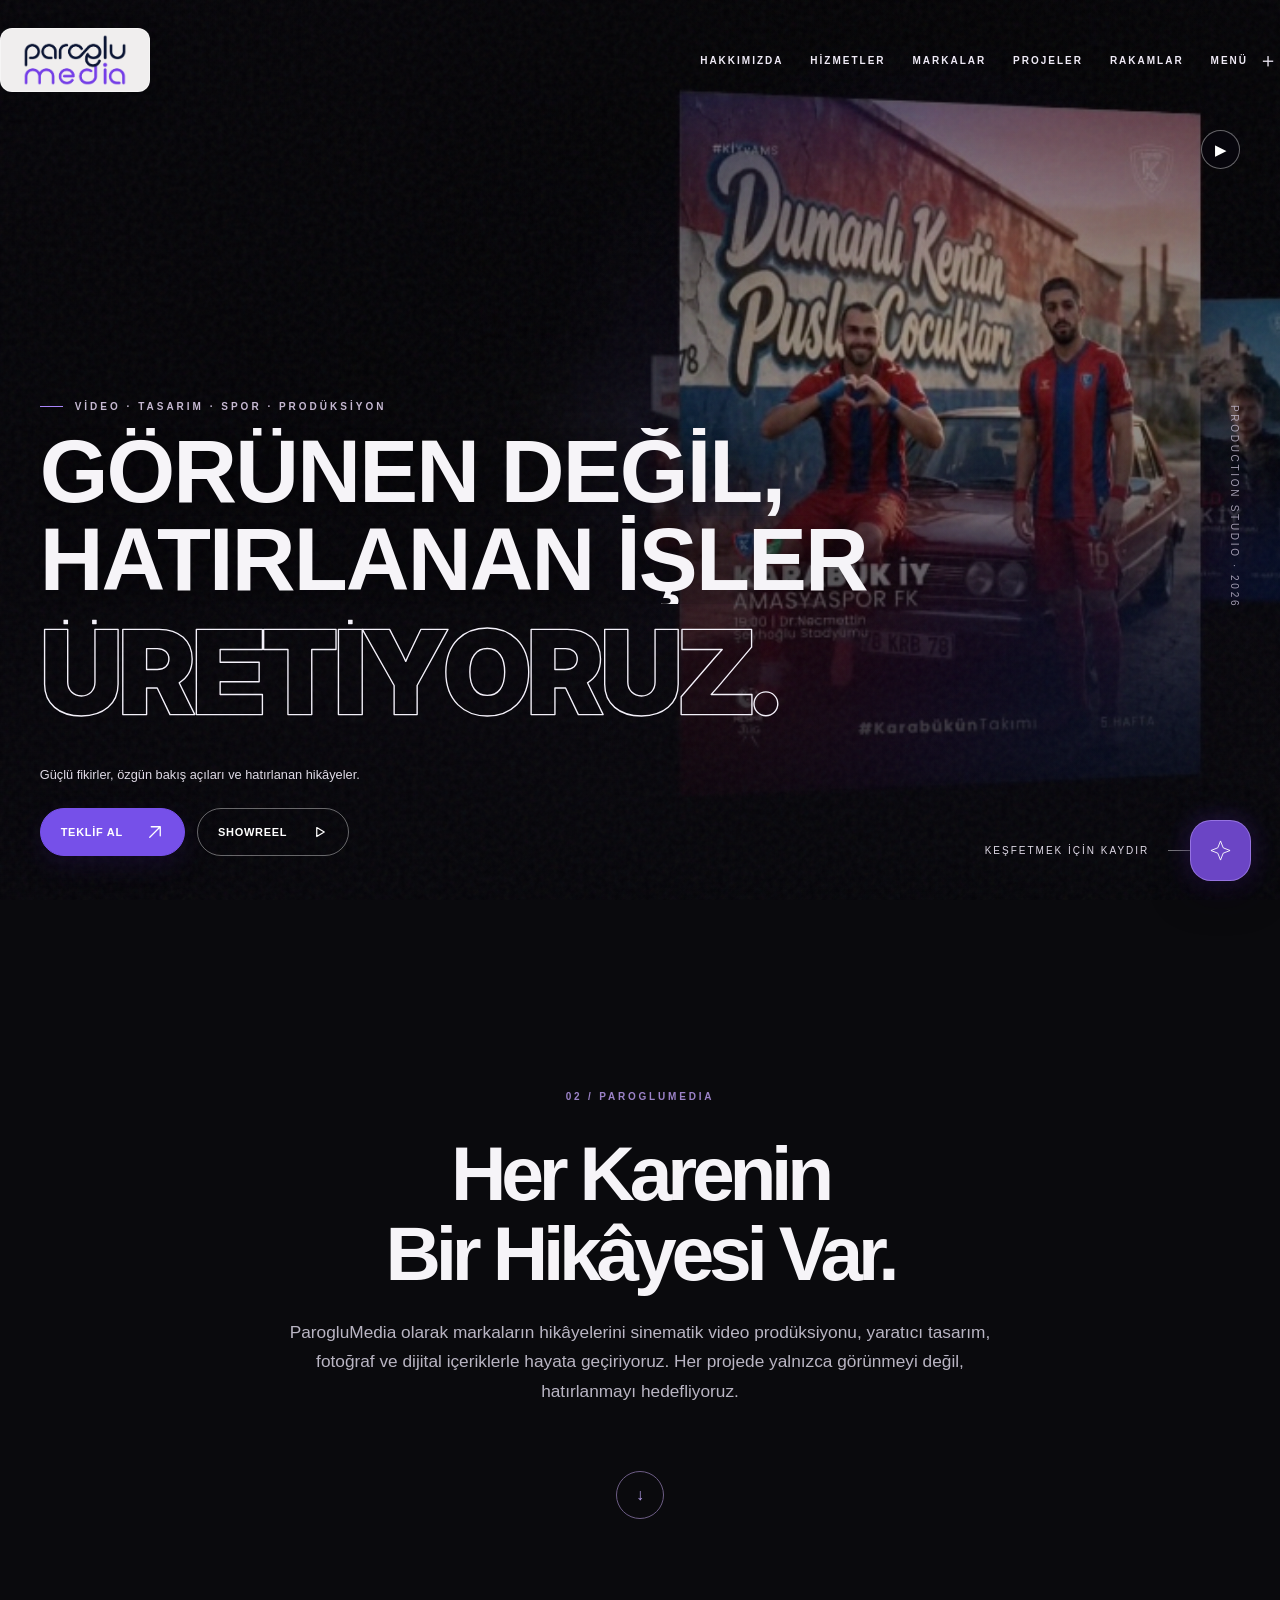
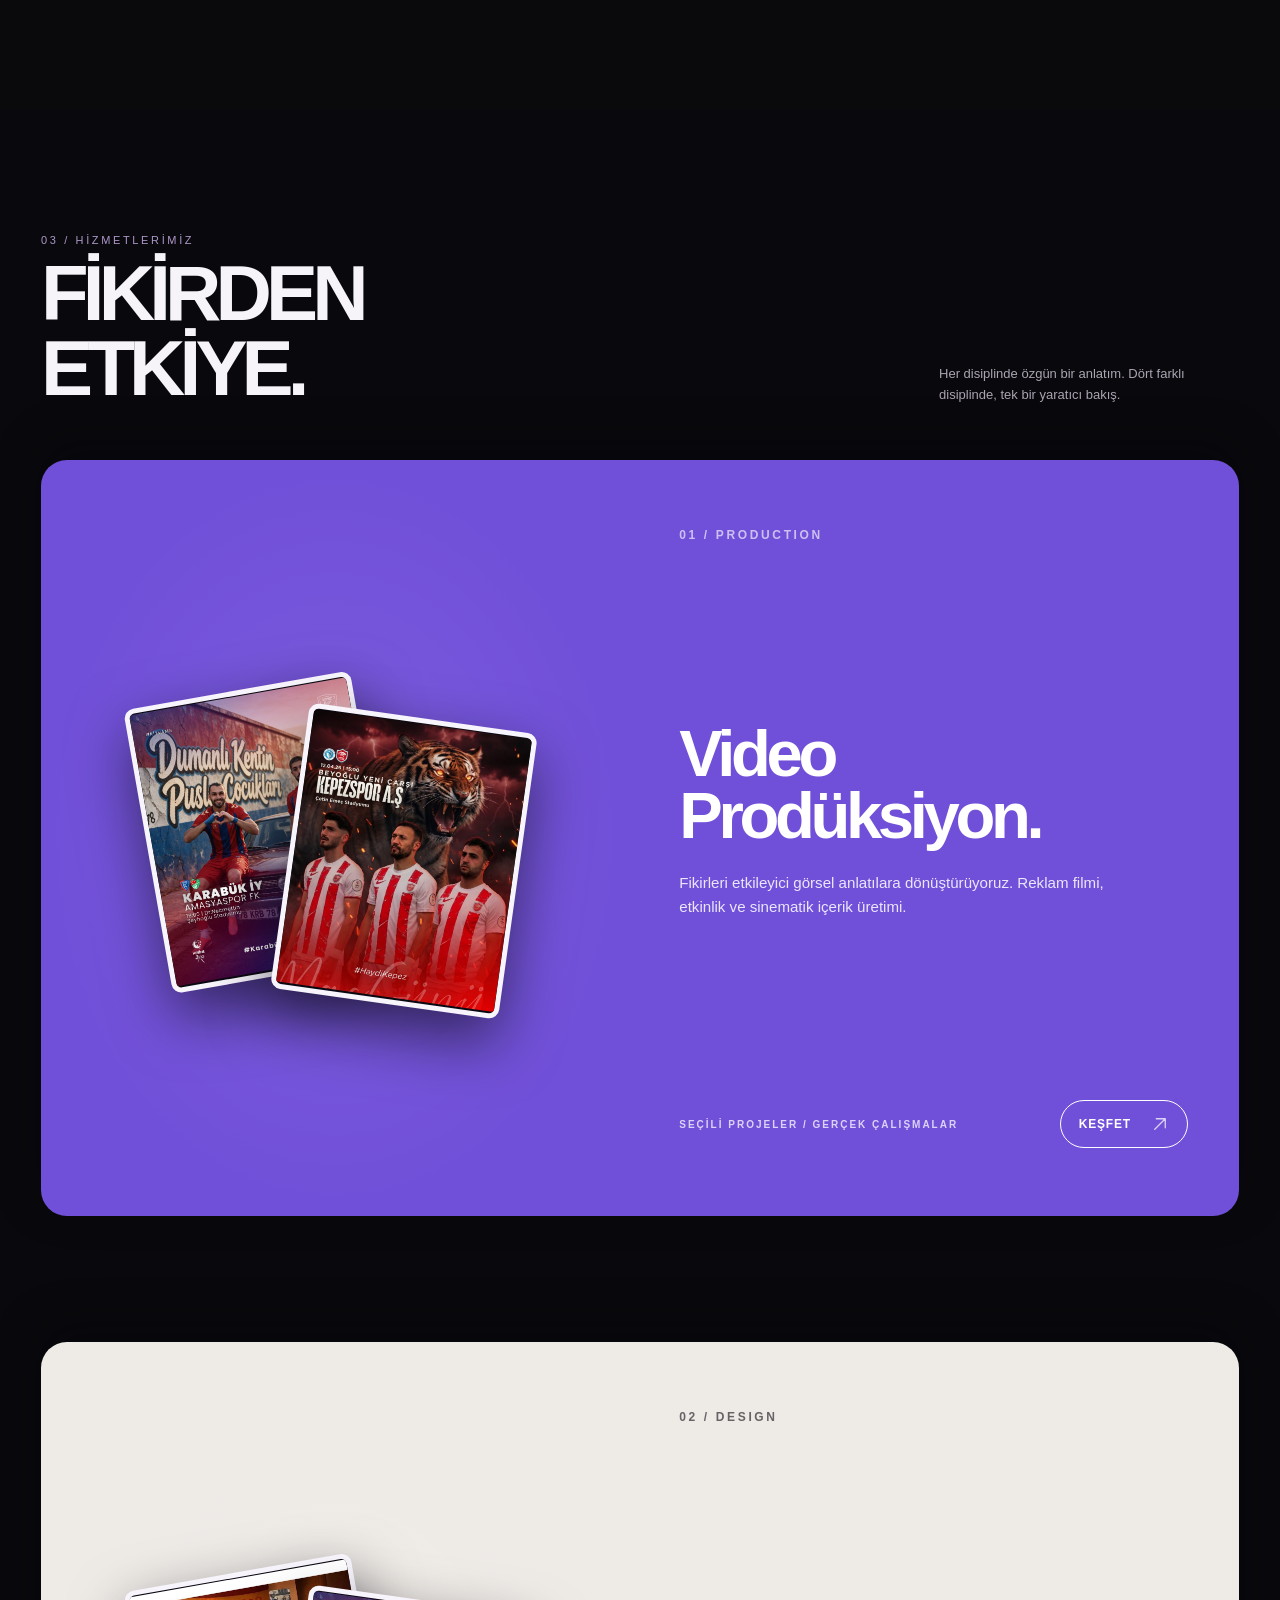
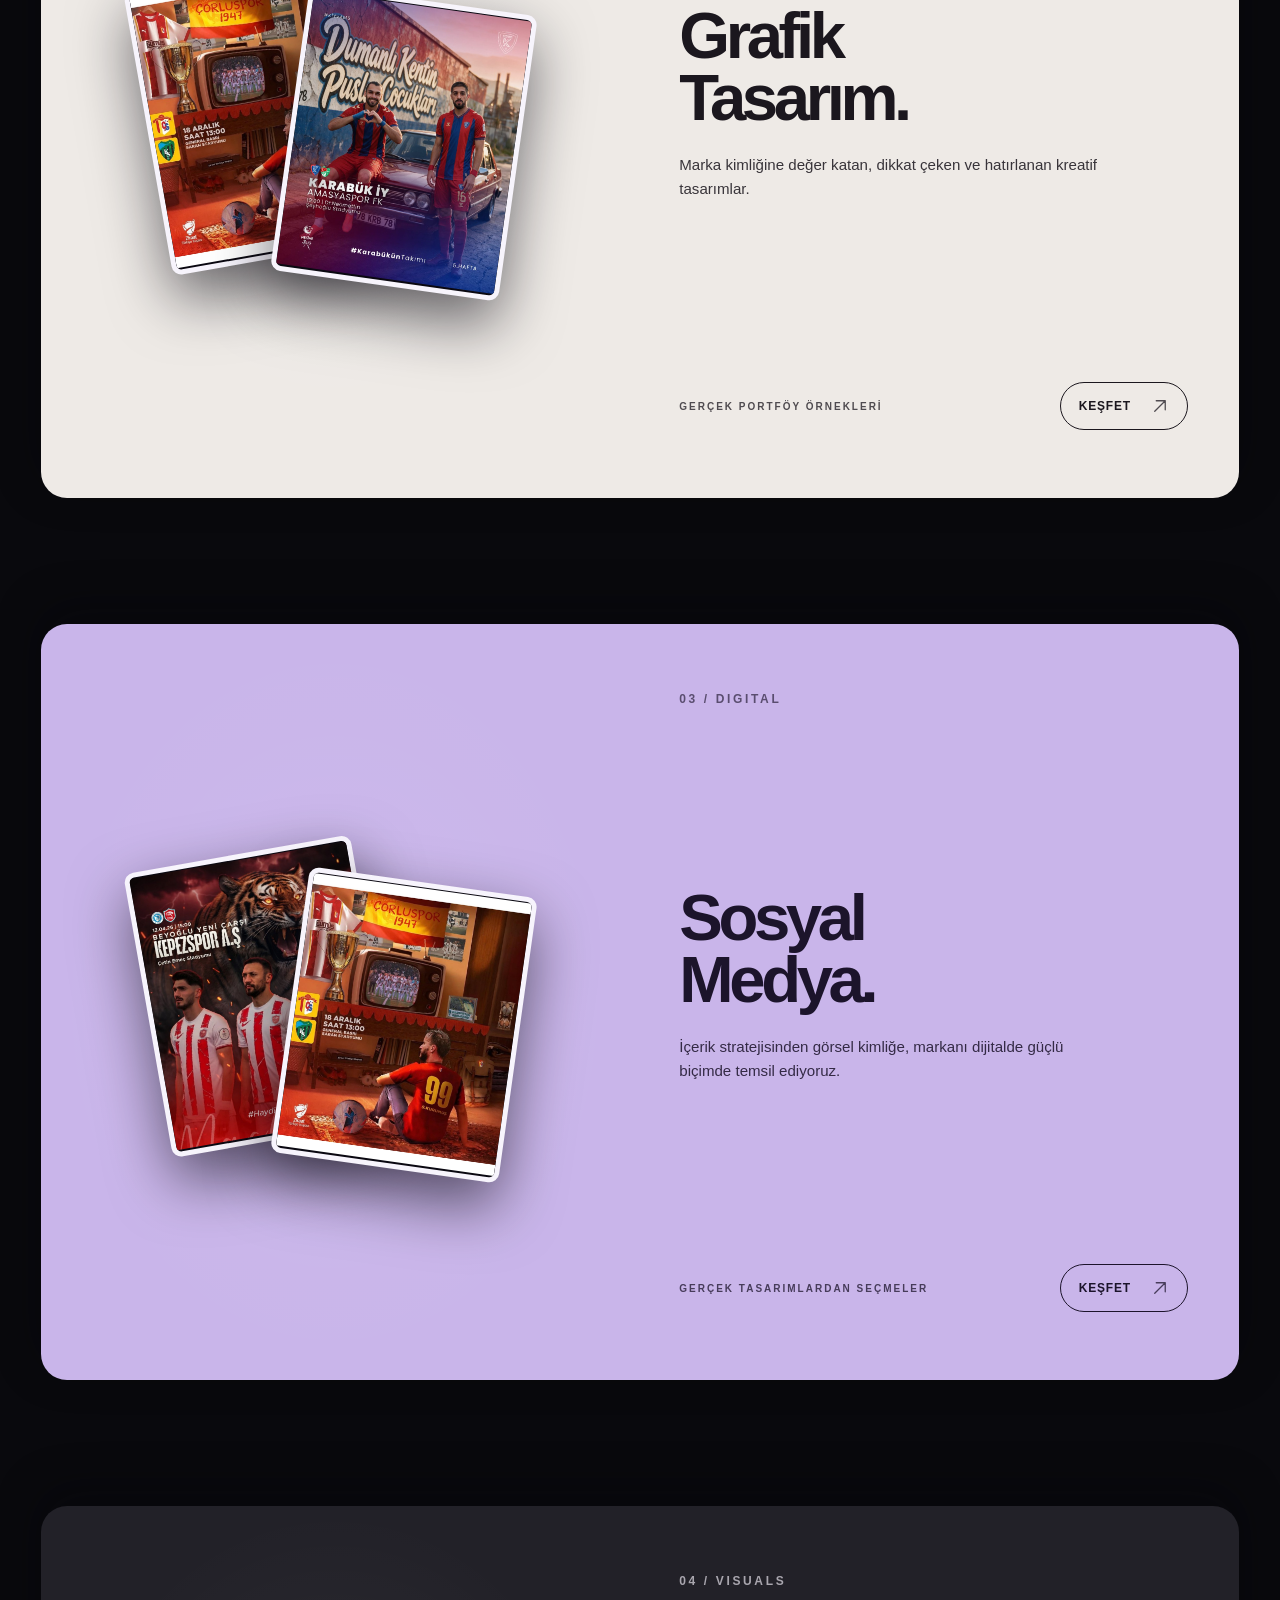
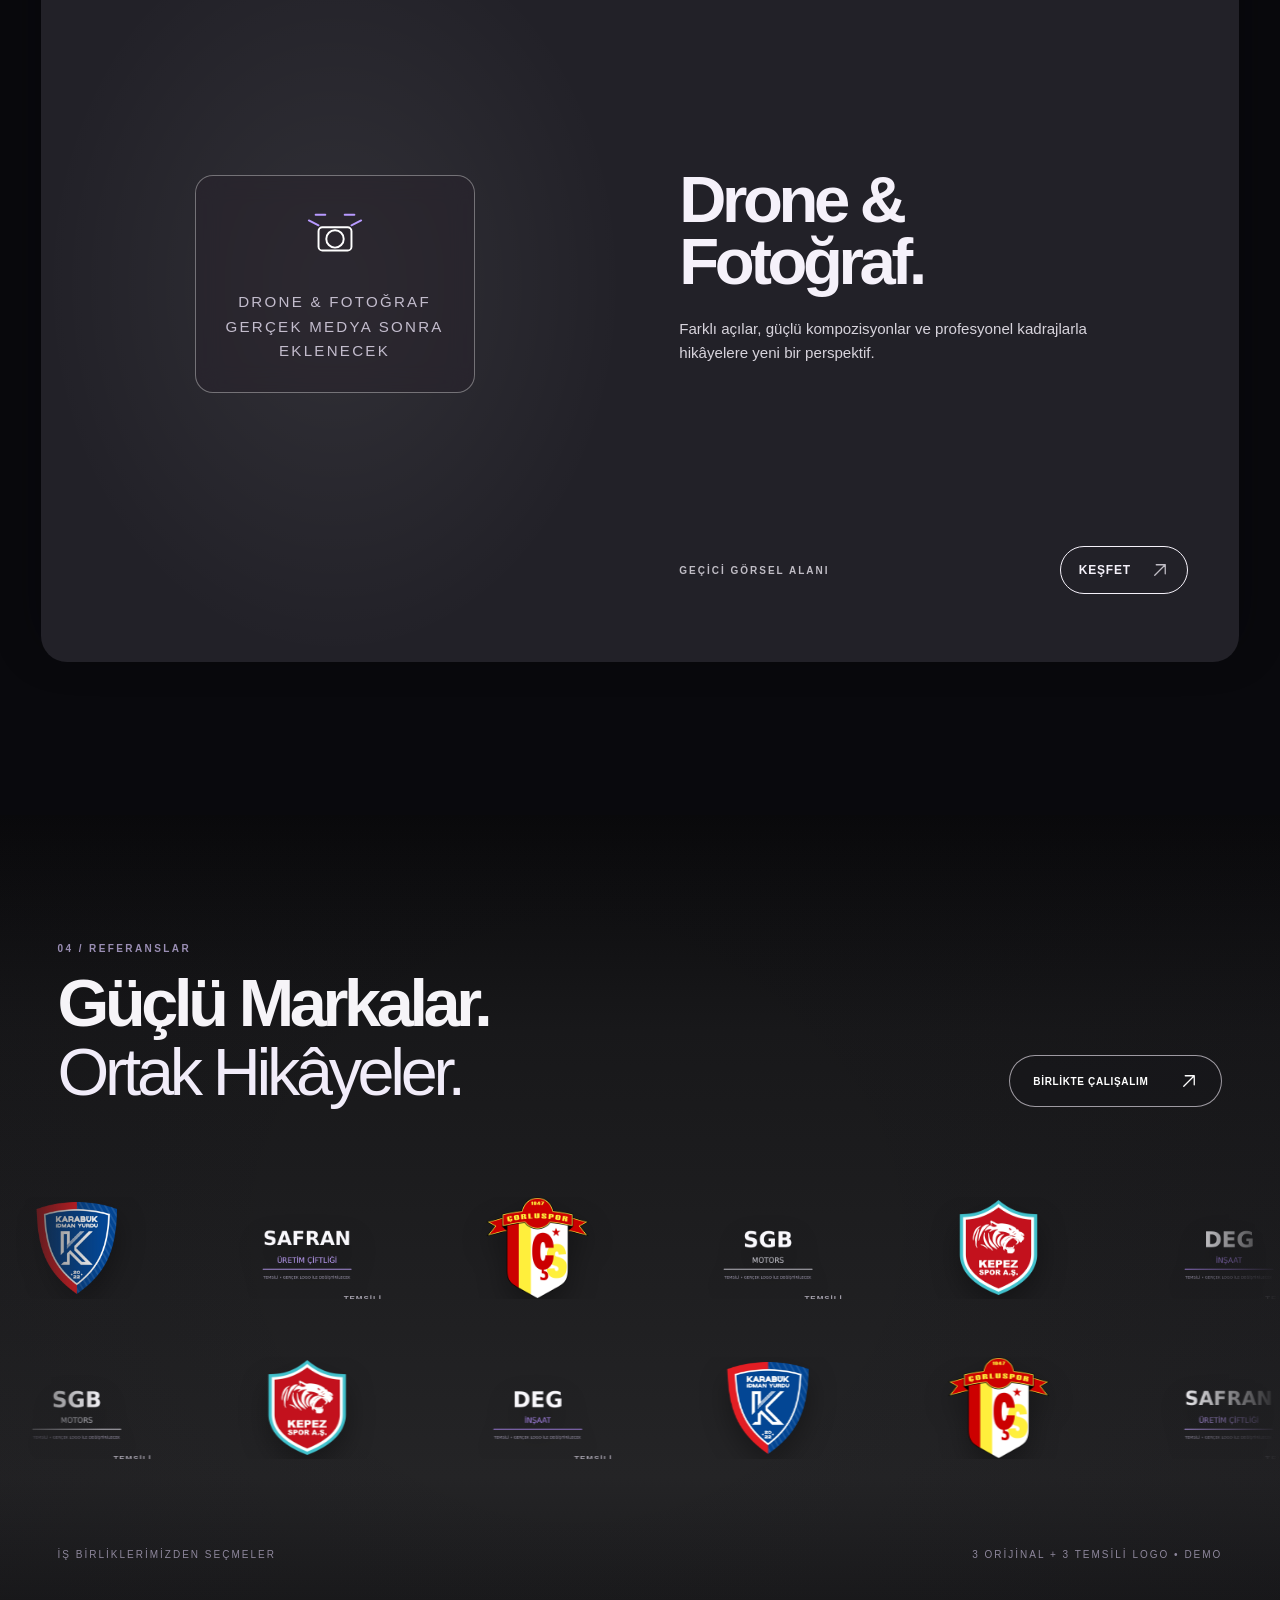
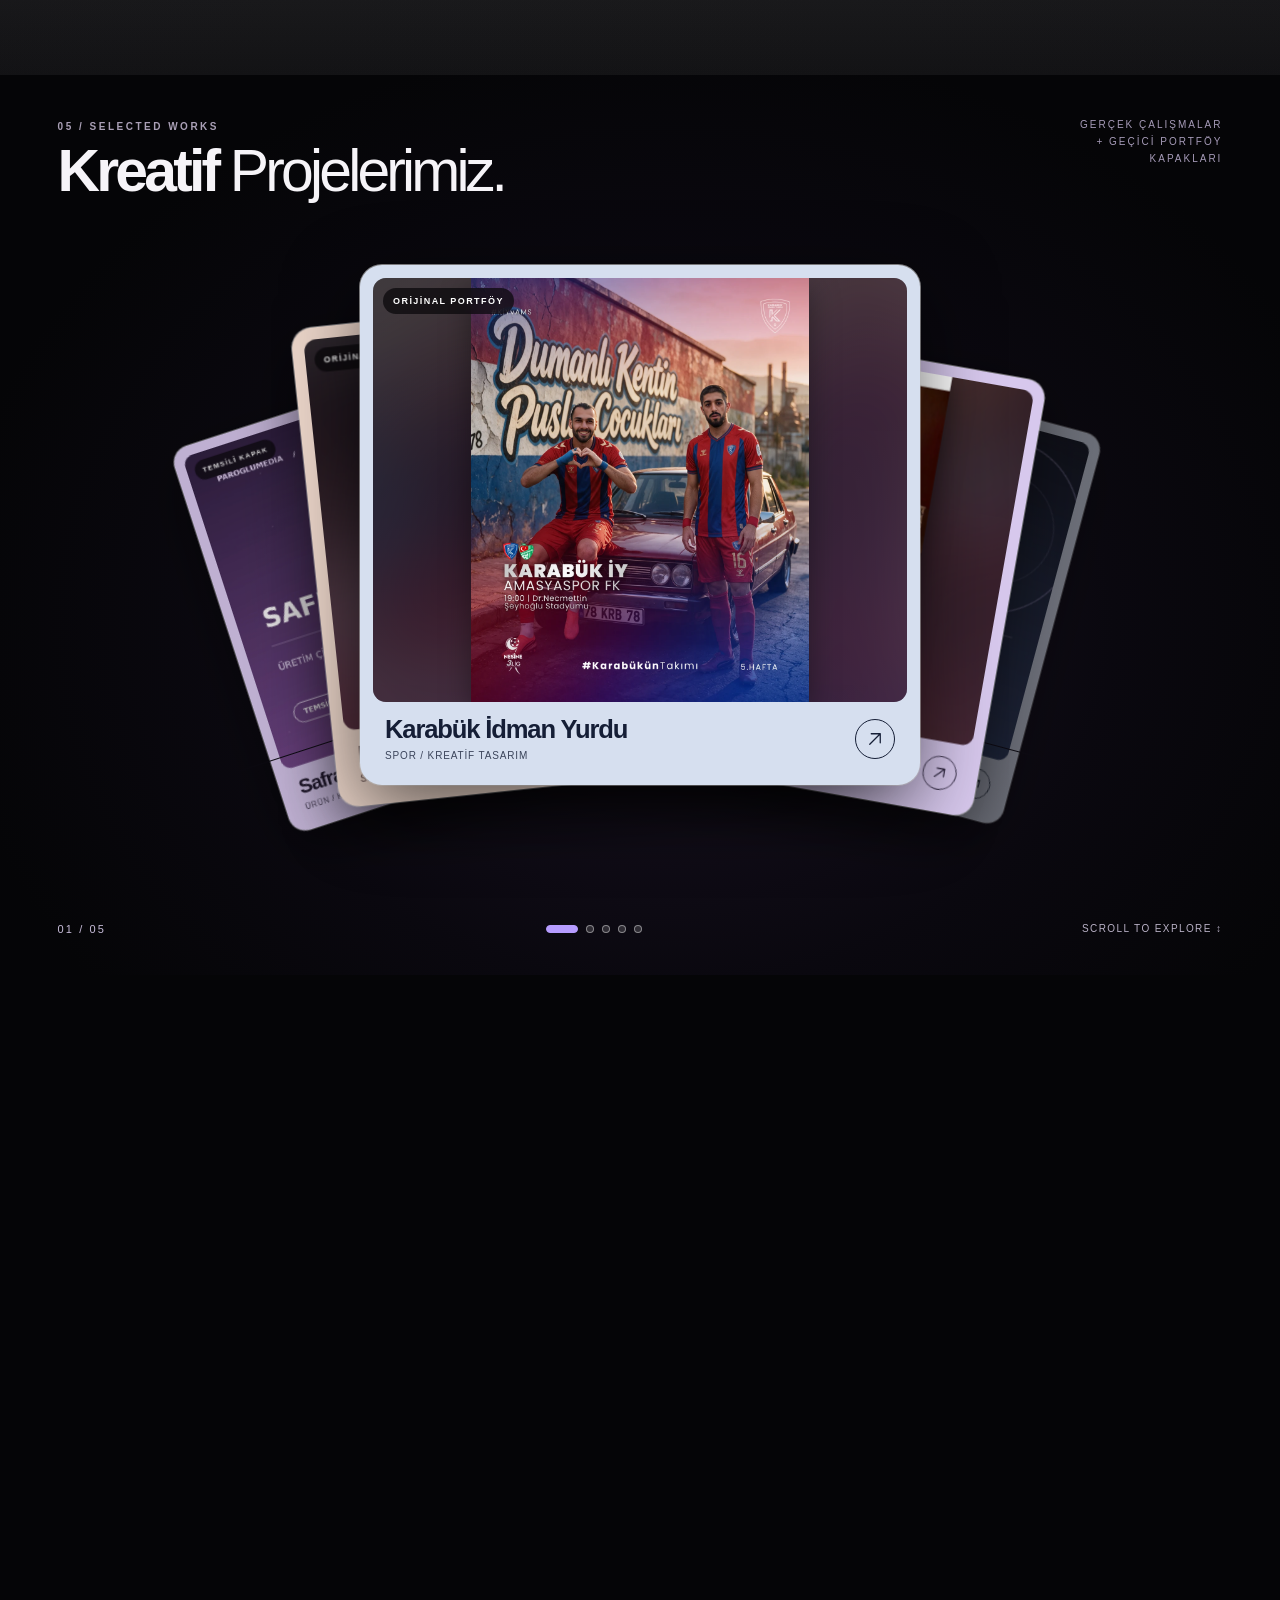
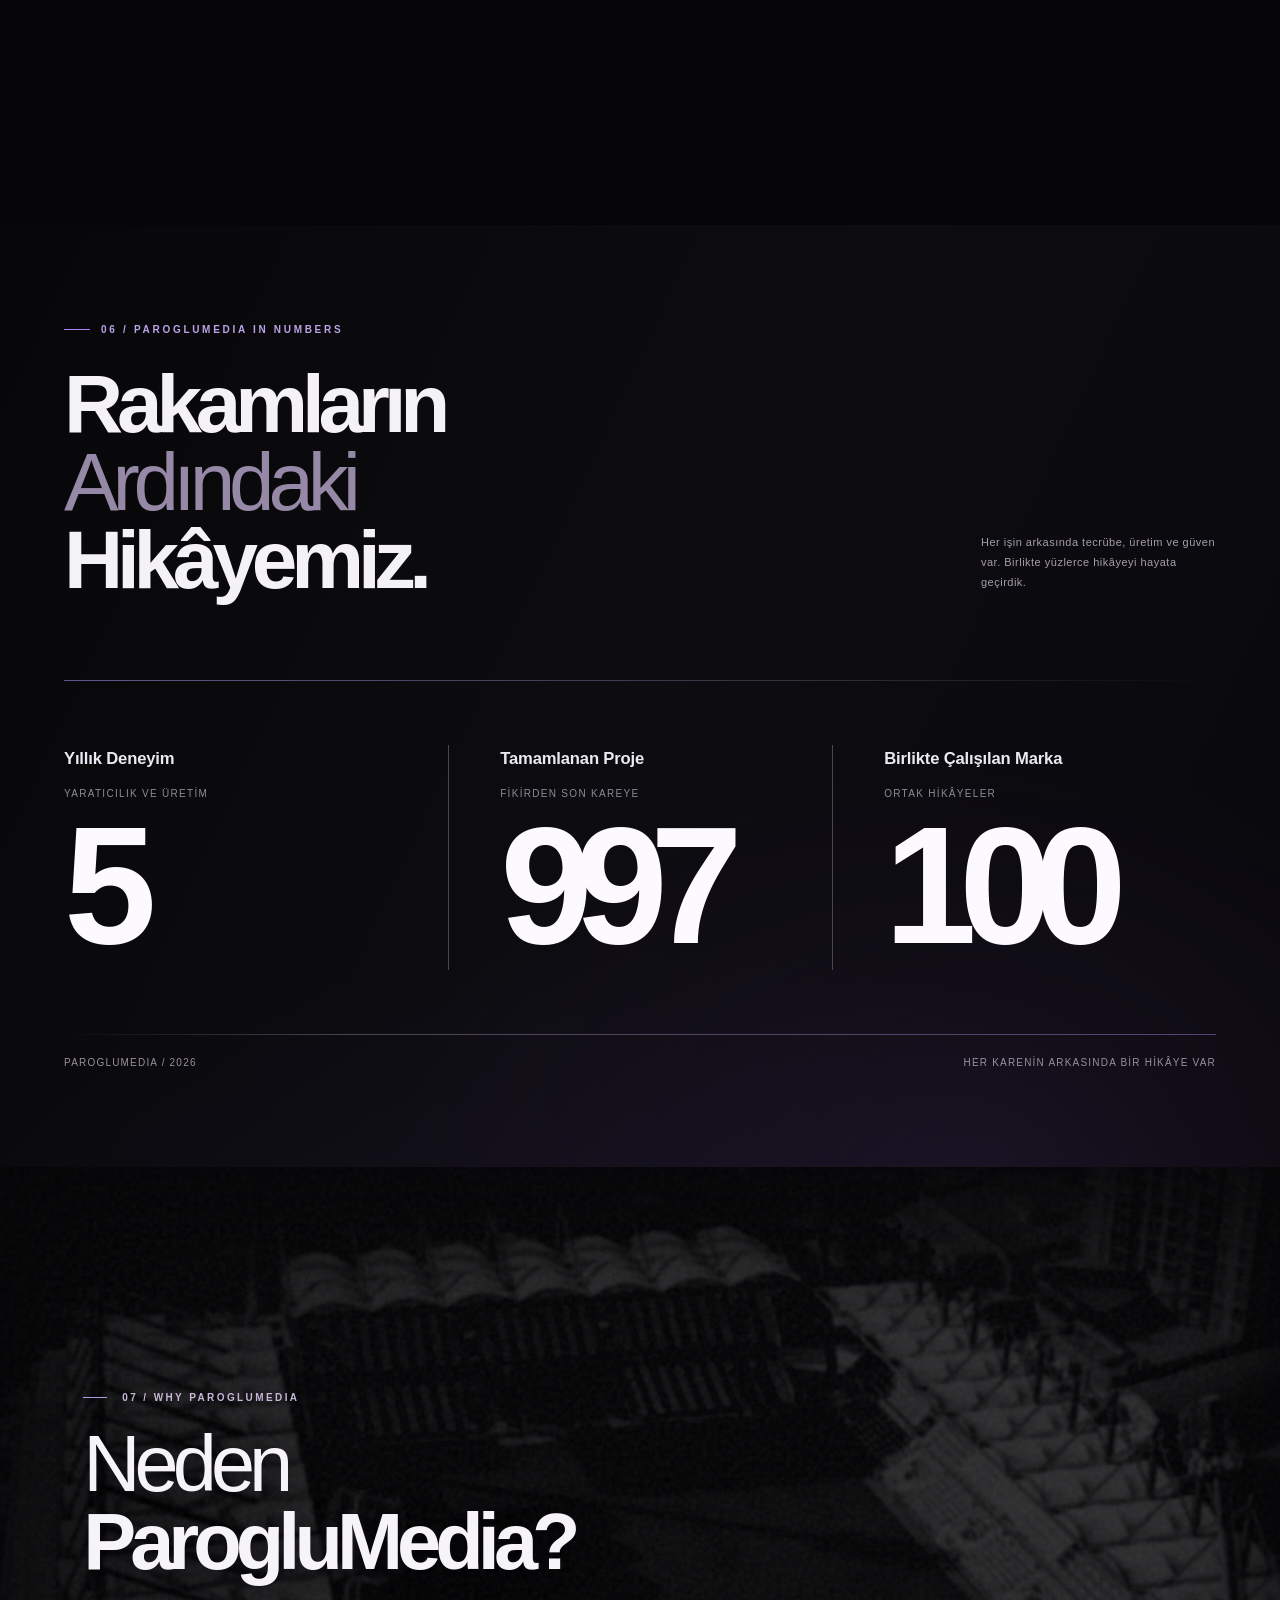
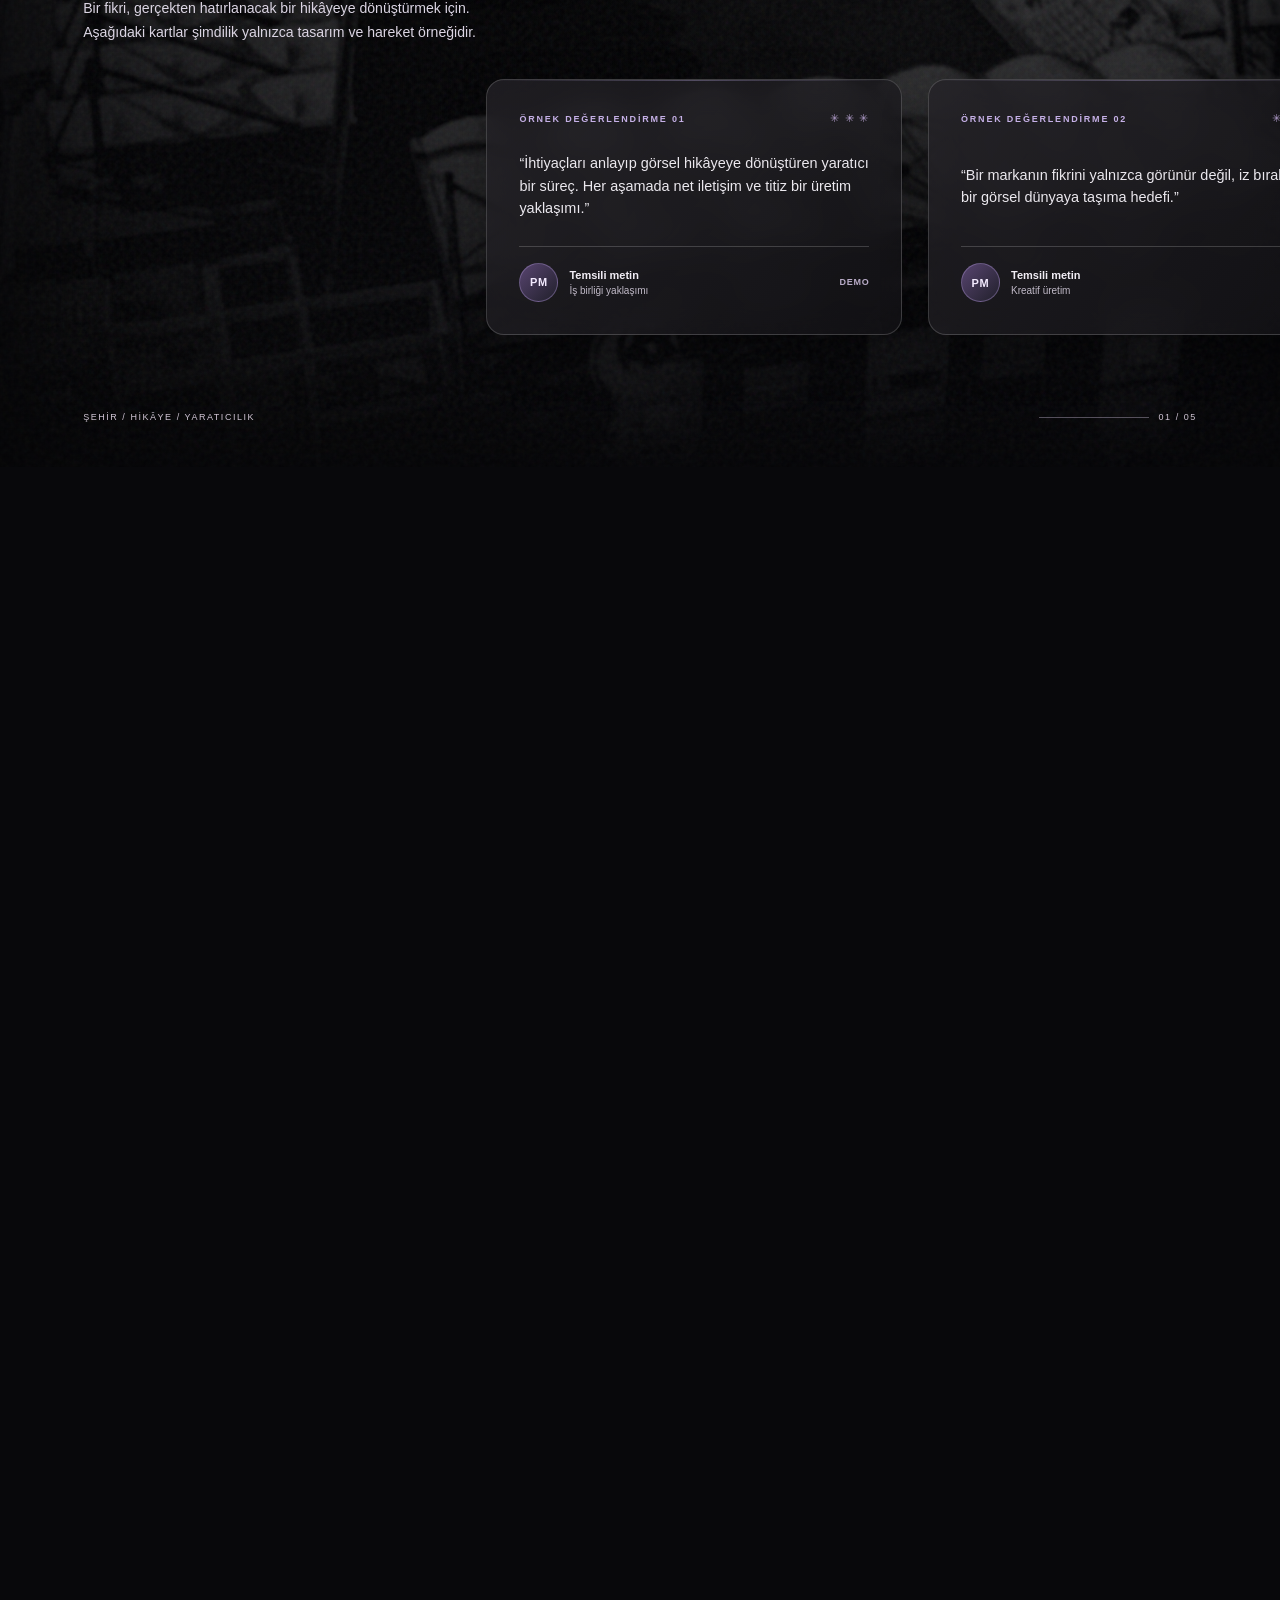
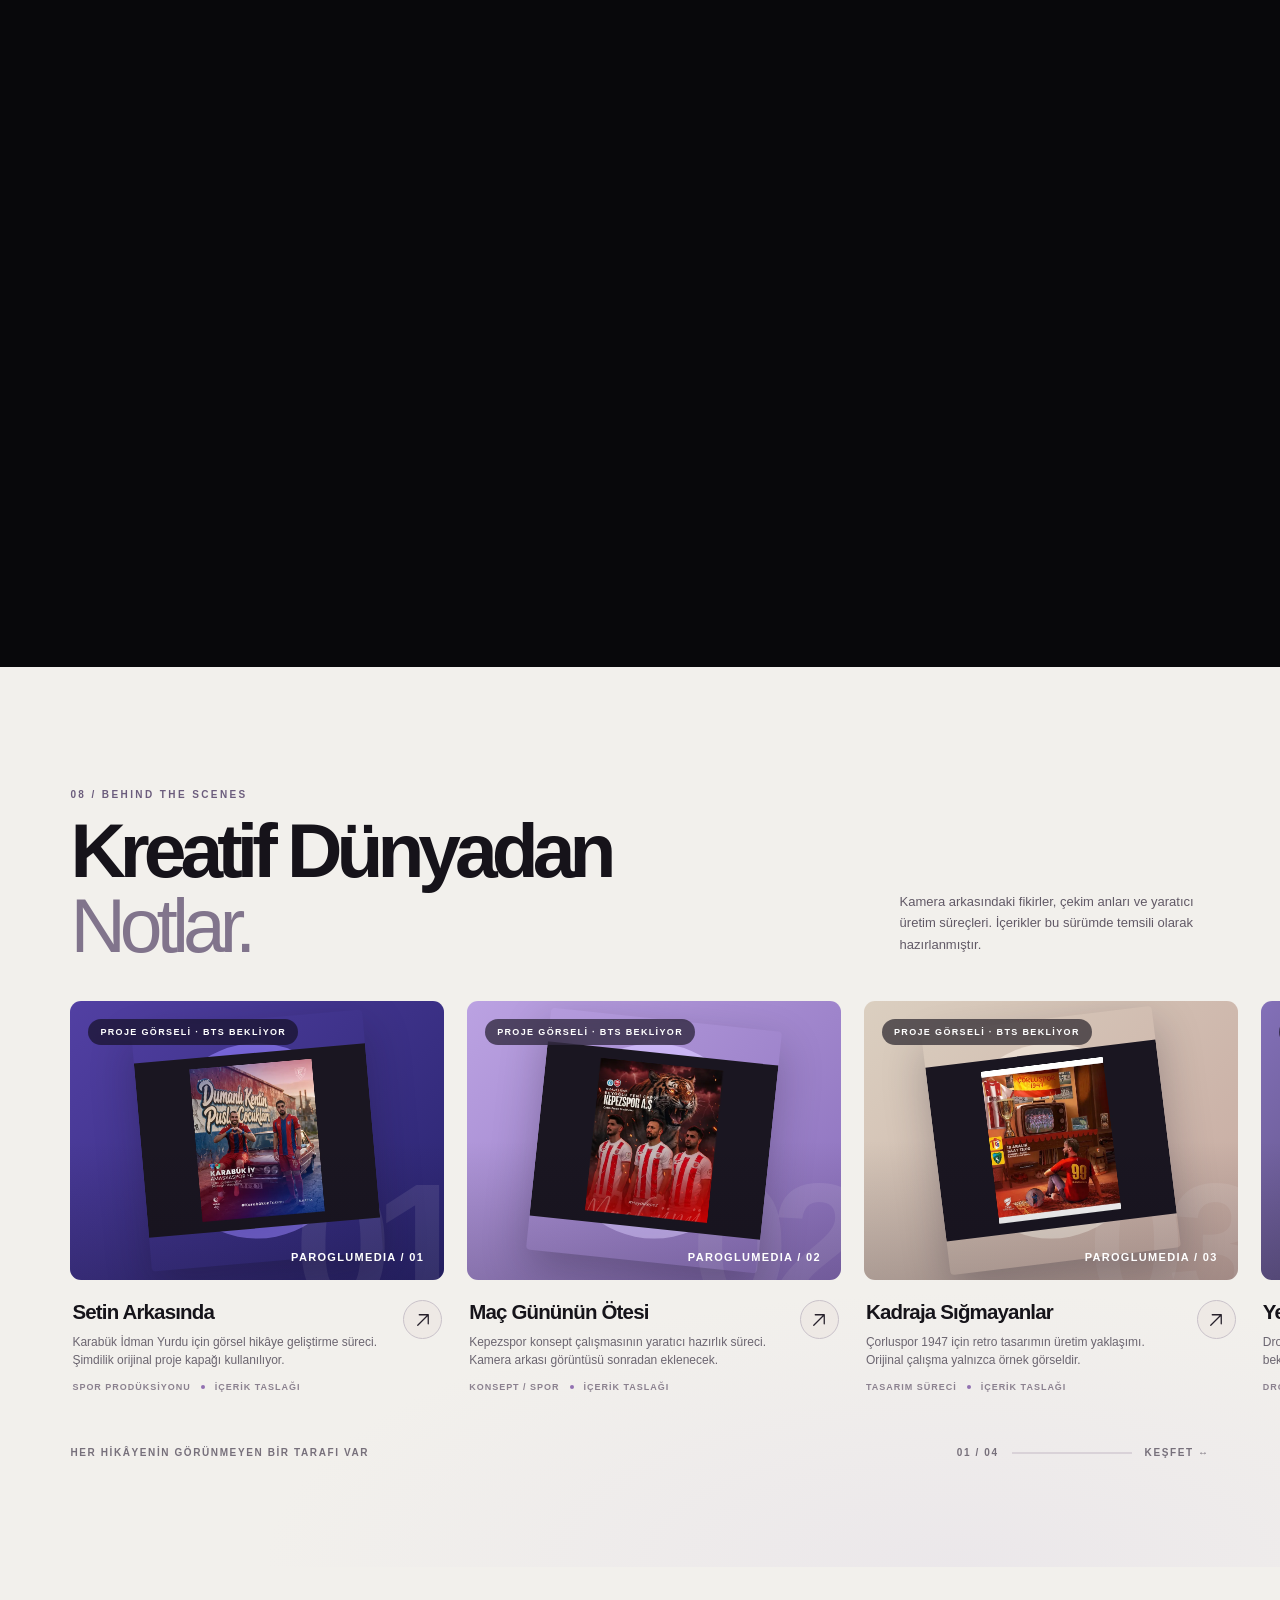
==== index.html @ 5c3fbd94 "Add files via upload" ====
<!doctype html>
<html lang="tr">
<head>
  <meta charset="utf-8" />
  <meta name="viewport" content="width=device-width, initial-scale=1, viewport-fit=cover" />
  <meta name="theme-color" content="#09080d" />
  <meta name="description" content="ParogluMedia — Görünen değil, hatırlanan işler üretiyoruz." />
  <title>ParogluMedia | Görünen Değil, Hatırlanan İşler Üretiyoruz</title>
  <style id="paroglu-css-v14">

    :root{color-scheme:dark;--bg:#07070a;--purple:#9a70ff;--white:#f6f4f8;--muted:#c2beca;--scroll-progress:0}
    *,*::before,*::after{box-sizing:border-box}
    html{scroll-behavior:smooth}
    body{margin:0;background:var(--bg);color:var(--white);font-family:Arial,Helvetica,sans-serif;overflow-x:hidden;-webkit-font-smoothing:antialiased}
    button,a{-webkit-tap-highlight-color:transparent}
    button{font:inherit;cursor:pointer}
    a{color:inherit;text-decoration:none}
    button:focus-visible,a:focus-visible{outline:2px solid #c5aeff;outline-offset:4px}
    .hero{position:relative;min-height:100vh;min-height:100svh;overflow:hidden;isolation:isolate;background:#08070b}
    .video-layer{position:absolute;inset:0;z-index:-3;overflow:hidden;background:#100e14}
    .hero-video{width:100%;height:100%;object-fit:cover;display:block;transform:scale(1.025);filter:saturate(.9) contrast(1.1) brightness(.86)}
    .video-mobile{display:none}
    .vignette{pointer-events:none;position:absolute;inset:0;z-index:-2;background:linear-gradient(90deg,rgba(5,4,9,.75),rgba(6,5,10,.14) 72%,rgba(5,4,9,.33)),linear-gradient(0deg,rgba(4,4,8,.97) 0%,rgba(7,5,11,.68) 23%,rgba(7,5,11,.04) 57%,rgba(7,5,11,.34) 100%)}
    .noise{position:absolute;inset:0;pointer-events:none;z-index:-1;opacity:.055;background-image:url("data:image/svg+xml,%3Csvg viewBox='0 0 160 160' xmlns='http://www.w3.org/2000/svg'%3E%3Cfilter id='n'%3E%3CfeTurbulence type='fractalNoise' baseFrequency='.92' numOctaves='3' stitchTiles='stitch'/%3E%3C/filter%3E%3Crect width='100%25' height='100%25' filter='url(%23n)'/%3E%3C/svg%3E")}
    .shell{height:100%;width:100%;position:relative;max-width:1800px;margin-inline:auto;padding-inline:clamp(20px,3.1vw,62px)}
    .header{position:absolute;inset:0 0 auto;z-index:10;display:flex;justify-content:space-between;align-items:center;padding-block:28px;gap:20px}
    .wordmark{font-weight:900;letter-spacing:-.045em;font-size:17px;white-space:nowrap;display:inline-flex;gap:8px;align-items:center}
    .wordmark .mark{width:7px;height:7px;border-radius:50%;background:var(--purple);box-shadow:0 0 22px #9a70ff99}
    .nav{display:flex;align-items:center;gap:clamp(14px,2.1vw,42px)}
    .nav a,.nav button{background:none;color:#efeaf6;border:0;font-size:10px;letter-spacing:.20em;font-weight:700;text-transform:uppercase;padding:10px 0}
    .nav a:hover,.nav button:hover{color:#c7aaff}
    .nav .menu-button{display:flex;align-items:center;gap:10px}
    .menu-button span{font-size:20px;line-height:10px;font-weight:300}
    .hero-content{position:relative;display:flex;flex-direction:column;justify-content:flex-end;min-height:100vh;min-height:100svh;padding-top:130px;padding-bottom:clamp(28px,4.9vh,63px)}
    .eyebrow{font-size:10px;letter-spacing:.30em;color:#c6b9d2;font-weight:bold;display:flex;align-items:center;gap:12px;margin-bottom:16px}
    .eyebrow:before{content:"";width:23px;height:1px;background:#a985fa}
    h1{margin:0;font-weight:900;letter-spacing:-.077em;line-height:.99;text-transform:uppercase;text-shadow:0 3px 32px #05040780;transform:translateY(calc(var(--scroll-progress) * -24px));opacity:calc(1 - var(--scroll-progress) * .5);max-width:1500px}
    .headline-line{display:block;white-space:nowrap;overflow:visible;animation:line-in .9s cubic-bezier(.22,1,.36,1) backwards}
    .headline-line:nth-child(2){animation-delay:.13s}
    .headline-line:nth-child(3){animation-delay:.26s}
    .fill{font-size:clamp(48px,6.9vw,137px)}
    .outline{font-size:clamp(52px,7.45vw,146px);color:transparent;-webkit-text-stroke:clamp(1px,.105vw,1.7px) #f1edf8;text-shadow:none;letter-spacing:-.078em}
    .outline::selection{color:#fff;background:#6042ac}
    .bottom-line{display:flex;align-items:end;justify-content:space-between;gap:26px;margin-top:clamp(25px,4.5vh,52px)}
    .bottom-left{display:flex;flex-direction:column;gap:22px}
    .lead{margin:0;max-width:460px;font-size:clamp(12px,1vw,14px);color:#dfdae6;line-height:1.6}
    .actions{display:flex;align-items:center;gap:12px;flex-wrap:wrap}
    .btn{display:inline-flex;align-items:center;gap:23px;padding:14px 20px;border-radius:999px;border:1px solid #ffffff63;background:transparent;color:white;font-size:11px;letter-spacing:.07em;font-weight:800;transition:background .25s ease,transform .25s ease,border-color .25s ease}
    .btn:hover{transform:translateY(-3px);background:#ffffff1a;border-color:#ffffff}
    .btn.primary{background:#7650e9;border-color:#7650e9;box-shadow:0 10px 25px #26125059}
    .btn.primary:hover{background:#8a63fa;border-color:#8a63fa}
    .btn .arrow{font-size:19px;font-weight:300;line-height:10px}
    .scroll-meta{display:flex;align-items:center;gap:19px;color:#e1dbe8;font-size:10px;letter-spacing:.2em;white-space:nowrap}
    .scroll-meta .line{width:46px;height:1px;background:#ffffff7c}
    .play-toggle{position:absolute;right:clamp(20px,3.1vw,62px);top:130px;border:1px solid #ffffff60;background:#08060f88;color:white;border-radius:50%;width:39px;height:39px;display:grid;place-items:center;backdrop-filter:blur(10px);font-size:15px;z-index:2}
    .tiny-side{position:absolute;right:clamp(20px,3.1vw,62px);top:45%;font-size:10px;letter-spacing:.27em;writing-mode:vertical-rl;color:#c6bed3cc;z-index:2}
    .intro{min-height:90svh;padding:130px 24px;background:#0a0a0d;display:flex;flex-direction:column;align-items:center;justify-content:center;text-align:center;position:relative}
    .intro .section-label{color:#9c83c8;font-size:10px;letter-spacing:.28em;font-weight:bold}
    .intro h2{font-size:clamp(38px,6vw,94px);line-height:1.04;letter-spacing:-.068em;max-width:1100px;margin:32px 0 24px}
    .intro p{font-size:clamp(14px,1.35vw,18px);line-height:1.7;max-width:720px;color:#b9b5c3;margin:0}
    .intro .more{display:inline-flex;align-items:center;justify-content:center;height:48px;width:48px;border-radius:50%;border:1px solid #6d5d85;margin-top:65px;color:#b9a1f0}
    .preview-stamp{position:absolute;bottom:24px;left:50%;transform:translateX(-50%);font-size:10px;color:#6e667a;white-space:nowrap}
    .overlay{position:fixed;inset:0;z-index:100;background:#08070bdb;display:none;align-items:center;justify-content:center;padding:20px;backdrop-filter:blur(18px)}
    .overlay.open{display:flex}
    .modal{position:relative;background:#131018;border:1px solid #54416a;border-radius:22px;padding:22px;width:min(760px,100%);max-height:95svh;overflow:auto;box-shadow:0 32px 80px #000a}
    .modal video{width:100%;border-radius:10px;display:block;max-height:70svh;object-fit:contain;background:#050408}
    .modal .close{position:absolute;top:10px;right:10px;background:#2c1c39;color:#fff;border:1px solid #5d486a;border-radius:50%;width:32px;height:32px;font-size:22px;z-index:5}
    .modal h3{font-size:21px;letter-spacing:-.03em;margin:8px 30px 16px 0}
    .modal p{font-size:14px;line-height:1.55;color:#c5bed0}
    .menu-list{display:grid;gap:12px}
    .menu-list a{padding:14px;border:1px solid #4d4055;border-radius:10px;font-weight:700}
    .menu-list a:hover{background:#2a2033}
    @keyframes line-in{from{opacity:0;clip-path:inset(100% 0 0)}to{opacity:1;clip-path:inset(0 0 0)}}
    @media(min-width:1600px){.headline-line.fill{font-size:min(6.65vw,130px)}}
    @media(max-width:800px){
      .header{padding-block:22px}
      .nav>a{display:none}
      .nav .menu-button{font-size:10px}
      .video-desktop{display:none}
      .video-mobile{display:block}
      .hero-video{object-position:center 40%;filter:saturate(.95) contrast(1.06) brightness(.79)}
      .vignette{background:linear-gradient(180deg,#08080b63 0%,transparent 22%,#08070b13 40%,#070609aa 67%,#060508f7 100%),linear-gradient(90deg,#08070b47,transparent 65%)}
      .hero-content{padding-top:95px;padding-bottom:max(30px,env(safe-area-inset-bottom))}
      .eyebrow{font-size:8px;letter-spacing:.23em;margin-bottom:14px}
      .fill{font-size:clamp(33px,8.4vw,64px)}
      .outline{font-size:clamp(36px,9.6vw,72px);-webkit-text-stroke:1px #f5f3f9}
      .headline-line{letter-spacing:-.075em}
      .bottom-line{display:block;margin-top:25px}
      .lead{font-size:12px;max-width:310px;margin-bottom:22px}
      .btn{font-size:10px;padding:12px 17px;gap:12px}
      .scroll-meta{margin-top:40px;font-size:9px}
      .tiny-side{display:none}
      .play-toggle{top:96px;right:20px;width:35px;height:35px}
    }
    @media(max-width:420px){
      .wordmark{font-size:15px}
      .fill{font-size:clamp(30px,8.25vw,35px)}
      .outline{font-size:clamp(35px,9.2vw,42px)}
      .lead{font-size:11px}
      .actions{gap:9px}
      .btn{padding:11px 14px}
      .bottom-line{margin-top:20px}
    }
    @media(max-height:710px) and (max-width:800px){
      .hero-content{padding-bottom:20px}
      .eyebrow{margin-bottom:9px}
      .bottom-line{margin-top:15px}
      .scroll-meta{margin-top:18px}
      .lead{margin-bottom:12px}
    }
    @media(prefers-reduced-motion:reduce){html{scroll-behavior:auto}*,*::before,*::after{animation:none!important;transition:none!important}.hero-video{transform:none}}

    /* SAHNE 03: Hizmet kartlari — ayri, revize edilebilir önizleme */
    .services{background:#09090d;position:relative;padding:120px clamp(18px,3.2vw,52px) 17vh;isolation:isolate}
    .services-head{max-width:1450px;margin:0 auto 54px;display:flex;justify-content:space-between;gap:20px;align-items:end}
    .services-head h2{margin:8px 0 0;font-size:clamp(44px,6.1vw,104px);line-height:.96;letter-spacing:-.075em}
    .services-head .section-kicker{font-size:11px;letter-spacing:.24em;color:#ac96c8}
    .services-head p{max-width:300px;color:#aba4b2;line-height:1.65;font-size:13px;margin:0}
    .service-stack{position:relative;max-width:1450px;margin-inline:auto}
    .service-card{position:sticky;top:7vh;min-height:620px;height:84vh;max-height:840px;border-radius:26px;overflow:hidden;margin-bottom:14vh;box-shadow:0 -15px 45px #06050966;display:grid;grid-template-columns:49% 51%;transform-origin:center top;will-change:transform,filter}
    .service-card:last-child{margin-bottom:0}
    .service-card.purple{background:#7150d9;color:#fff}
    .service-card.cream{background:#eeeae6;color:#1b171e}
    .service-card.lavender{background:#c9b5ea;color:#1c142b}
    .service-card.charcoal{background:#222128;color:#f5f1fa}
    .service-media{height:100%;position:relative;overflow:hidden;display:grid;place-items:center;padding:clamp(15px,4vw,72px)}
    .service-media:before{content:'';position:absolute;inset:0;opacity:.35;background:radial-gradient(ellipse at center,#ffffff33,transparent 70%)}
    .service-media .art{height:60%;width:62%;object-fit:cover;position:absolute;border:7px solid #f8f4f2;border-radius:10px;box-shadow:0 25px 60px #08060b66;transition:transform .4s ease}
    .service-media .art.one{transform:translate(-23%,-2%) rotate(-12deg)}
    .service-media .art.two{transform:translate(27%,7%) rotate(10deg)}
    .service-media .art.three{transform:translate(0%,-9%) rotate(1deg)}
    .service-media:has(.art:hover) .art.one{transform:translate(-25%,-4%) rotate(-15deg)}
    .service-media:has(.art:hover) .art.two{transform:translate(30%,8%) rotate(13deg)}
    .service-media .placeholder{position:relative;z-index:1;max-width:280px;border:1px solid #ffffff5a;border-radius:18px;background:#28232c88;padding:28px;text-align:center;backdrop-filter:blur(12px)}
    .placeholder svg{height:62px;width:62px;margin-bottom:20px}
    .placeholder p{font-size:11px;letter-spacing:.15em;margin:0;color:#dcd5e7}
    .service-copy{display:flex;flex-direction:column;justify-content:space-between;padding:clamp(30px,5.3vw,95px) clamp(28px,4vw,70px);position:relative}
    .service-card .service-serial{font-size:12px;letter-spacing:.22em;font-weight:700;opacity:.64}
    .service-card h3{font-size:clamp(45px,5.1vw,86px);letter-spacing:-.067em;line-height:.95;margin:0 0 24px;max-width:670px}
    .service-card p{font-size:clamp(14px,1.18vw,17px);max-width:440px;line-height:1.62;opacity:.86;margin:0}
    .service-foot{display:flex;justify-content:space-between;align-items:center;gap:10px}
    .service-foot span{font-size:10px;letter-spacing:.20em;font-weight:bold;opacity:.75}
    .service-cta{border:1px solid currentColor;color:inherit;display:inline-flex;align-items:center;gap:20px;padding:14px 18px;border-radius:99px;font-size:12px;font-weight:800;background:none;transition:background .3s,transform .3s}
    .service-cta:hover{transform:translateY(-4px);background:#ffffff21}
    .service-card.cream .service-cta:hover,.service-card.lavender .service-cta:hover{background:#17141c12}
    .service-close{background:#09090d;min-height:27vh;display:grid;place-items:center;padding:32px 20px;text-align:center;color:#b8b0c8;font-size:12px;letter-spacing:.20em}
    @media(max-width:800px){
      .services{padding:72px 14px 80px}
      .services-head{display:block;margin-bottom:35px}
      .services-head p{margin-top:22px}
      .service-card{top:7vh;height:78svh;min-height:500px;max-height:740px;display:flex;flex-direction:column;border-radius:19px;margin-bottom:12vh}
      .service-media{height:46%;flex-shrink:0;padding:12px}
      .service-media .art{height:74%;width:42%;border-width:4px}
      .service-copy{height:54%;padding:22px 22px 25px}
      .service-card h3{font-size:clamp(37px,9.5vw,62px);margin-bottom:8px}
      .service-card p{font-size:12px;line-height:1.45}
      .service-foot span{display:none}
      .service-cta{padding:10px 13px;font-size:10px}
      .service-media .placeholder{padding:20px}
      .service-media .placeholder svg{height:40px;width:40px;margin-bottom:9px}
    }
    @media(max-height:680px) and (max-width:800px){.service-card{min-height:460px}.service-media{height:40%}.service-copy{height:60%}}
    @media(prefers-reduced-motion:reduce){.service-card{will-change:auto;transform:none!important;filter:none!important}.service-media .art{transition:none}}

    /* SAHNE 04: referans videosundaki siyah-kömür zeminli, iki ters yönde akan logo şeridi */
    .brands{position:relative;background:linear-gradient(180deg,#09090b 0%,#18181a 25%,#242426 77%,#141416 100%);padding:clamp(95px,10vw,175px) 0 clamp(92px,9vw,150px);overflow:hidden;isolation:isolate}
    .brands::after{content:"";position:absolute;inset:0;pointer-events:none;background:radial-gradient(ellipse 74% 95% at 45% 50%,transparent 28%,#0a090e30 100%)}
    .brand-top{position:relative;z-index:2;width:calc(100% - clamp(40px,9vw,160px));max-width:1650px;margin:0 auto clamp(55px,7vw,110px);display:flex;align-items:end;justify-content:space-between;gap:40px}
    .brand-index{font-size:10px;letter-spacing:.24em;color:#9a8eb4;font-weight:700;margin:0 0 15px}
    .brand-top h2{font-size:clamp(46px,5.2vw,92px);font-weight:400;line-height:1.04;letter-spacing:-.065em;margin:0}
    .brand-top h2 strong{font-weight:800}
    .brand-top h2 span{font-weight:300;color:#f1ecf9}
    .brands-cta{border-radius:999px;background:#17161b60;color:#fff;border:1px solid #eee7f1a1;padding:16px 23px;min-width:190px;display:inline-flex;justify-content:space-between;align-items:center;gap:32px;font-weight:700;font-size:10px;letter-spacing:.07em;white-space:nowrap;transition:background .25s ease,border-color .25s ease,transform .25s ease}
    .brands-cta:hover{background:#7852d9;border-color:#7852d9;transform:translateY(-3px)}
    .brands-cta span{font-size:23px;line-height:10px;font-weight:300}
    .brands-tracks{display:flex;flex-direction:column;gap:clamp(30px,4.5vw,70px);position:relative;z-index:1}
    .marquee{width:100%;overflow:hidden;--gap:clamp(52px,6vw,112px);mask-image:linear-gradient(90deg,transparent 0%,#000 8%,#000 92%,transparent 100%);-webkit-mask-image:linear-gradient(90deg,transparent 0%,#000 8%,#000 92%,transparent 100%)}
    .marquee-track{display:flex;width:max-content;min-width:100%;align-items:center;will-change:transform;animation:marquee-slide 31s linear infinite}
    .marquee.reverse .marquee-track{animation-duration:37s;animation-direction:reverse;transform:translateX(-50%)}
    .marquee-group{display:flex;flex:0 0 auto;gap:var(--gap);align-items:center;padding-right:var(--gap)}
    .brand-logo{width:clamp(126px,12vw,205px);height:clamp(82px,8vw,120px);flex-shrink:0;display:flex;position:relative;align-items:center;justify-content:center}
    .brand-logo img{display:block;width:100%;max-width:150px;height:100%;max-height:106px;object-fit:contain;filter:drop-shadow(0 12px 14px #0005)}
    .brand-logo:has(.brand-placeholder-label) img{max-width:210px}
    .brand-placeholder-label{position:absolute;bottom:-4px;right:2px;font-size:8px;letter-spacing:.12em;font-weight:800;color:#a4a0ac}
    .brand-bottom{position:relative;z-index:2;max-width:1650px;margin:clamp(58px,7vw,106px) auto 0;width:calc(100% - clamp(40px,9vw,160px));display:flex;justify-content:space-between;gap:12px;font-size:10px;letter-spacing:.20em;color:#8e879c}
    @keyframes marquee-slide{from{transform:translateX(0)}to{transform:translateX(-50%)}}
    @media(max-width:800px){
      .brands{padding:75px 0 84px}
      .brand-top{width:calc(100% - 38px);display:block;margin-bottom:40px}
      .brand-top h2{font-size:clamp(43px,10vw,70px)}
      .brands-cta{margin-top:30px;padding:14px 20px}
      .marquee{--gap:35px}
      .brands-tracks{gap:38px}
      .brand-logo{width:126px;height:90px}
      .brand-logo img{max-width:105px;max-height:82px}
      .brand-logo:has(.brand-placeholder-label) img{max-width:132px}
      .brand-bottom{margin-top:65px;width:calc(100% - 38px);font-size:9px;letter-spacing:.08em}
      .brand-bottom span:last-child{max-width:150px;text-align:right}
    }
    @media(prefers-reduced-motion:reduce){
      .marquee{overflow:visible;mask-image:none;-webkit-mask-image:none}
      .marquee-track{animation:none!important;transform:none!important;display:flex;flex-wrap:wrap;width:100%;gap:18px;justify-content:center;will-change:auto}
      .marquee-group{flex-wrap:wrap;gap:16px;justify-content:center;padding:0}
      .marquee-group[aria-hidden="true"]{display:none}
      .brand-logo{width:120px;height:90px}
    }


    /* SAHNE 05 — Eklenmiş, sayfa kaydırmasına bağlı 3D perspektifli kart destesi */
    .works{position:relative;background:#050507;isolation:isolate}
    .works-track{height:550svh;position:relative}
    .works-sticky{position:sticky;top:0;height:100svh;overflow:hidden;isolation:isolate;background:#050507;perspective:1400px}
    .works-sticky:before{content:'';position:absolute;inset:-5%;z-index:-1;pointer-events:none;background:radial-gradient(ellipse at 52% 60%,#191222 0%,#0a080f 43%,#050507 70%)}
    .works-top{position:absolute;z-index:7;top:clamp(28px,4.6vh,66px);left:clamp(23px,4.5vw,82px);right:clamp(20px,4.5vw,82px);display:flex;justify-content:space-between;align-items:start;gap:12px;pointer-events:none}
    .works-top h2{font-size:clamp(34px,4.6vw,70px);line-height:1.02;letter-spacing:-.065em;font-weight:400;margin:7px 0 0}
    .works-top h2 strong{font-weight:850}
    .works-top .work-overline{font-size:10px;letter-spacing:.25em;color:#aaa0b6;font-weight:700}
    .works-info{font-size:10px;letter-spacing:.2em;color:#a69bb8;max-width:190px;text-align:right;line-height:1.7}
    .work-deck{position:absolute;inset:0;display:flex;align-items:center;justify-content:center;transform-style:preserve-3d;padding:130px 25px 100px;pointer-events:none}
    .work-card{position:absolute;top:50%;left:50%;width:min(560px,68vw);height:min(520px,62svh);min-height:350px;display:flex;flex-direction:column;padding:clamp(8px,1.05vw,13px);border-radius:22px;box-shadow:0 24px 75px #0009,0 0 0 1px #fff8;transform-origin:center;will-change:transform,opacity;backface-visibility:hidden;pointer-events:none;overflow:hidden}
    .work-card[data-theme="blue"]{background:#d6dfef;color:#151e36}
    .work-card[data-theme="warm"]{background:#ead4c8;color:#301b1d}
    .work-card[data-theme="lilac"]{background:#d7c8ed;color:#231b34}
    .work-card[data-theme="purple"]{background:#d7c8ed;color:#20172d}
    .work-card[data-theme="slate"]{background:#d5dee9;color:#172536}
    .work-visual{position:relative;flex:1;min-height:0;border-radius:13px;overflow:hidden;display:flex;align-items:center;justify-content:center;isolation:isolate;background:linear-gradient(145deg,#14121d,#3a2946)}
    .work-visual:before{content:'';position:absolute;inset:-20%;background-image:var(--art-image);background-size:cover;background-position:center;filter:blur(42px) saturate(.9);opacity:.35;transform:scale(1.2);z-index:-1}
    .work-visual img{height:100%;max-width:100%;width:auto;object-fit:contain;display:block;box-shadow:0 10px 28px #0006}
    .work-visual.is-demo img{width:100%;height:100%;object-fit:cover;box-shadow:none}
    .work-visual .work-type-chip{position:absolute;top:10px;left:10px;font-size:9px;letter-spacing:.16em;font-weight:850;background:#09080bb9;color:#fff;padding:8px 10px;border-radius:999px;backdrop-filter:blur(8px)}
    .work-card-meta{flex-shrink:0;padding:13px 12px 9px;display:flex;gap:10px;align-items:center;justify-content:space-between}
    .work-card-meta h3{font-size:clamp(18px,2vw,27px);line-height:1.15;letter-spacing:-.045em;margin:0 0 5px;font-weight:850}
    .work-card-meta p{font-size:10px;letter-spacing:.085em;line-height:1.4;opacity:.8;margin:0}
    .work-open{background:transparent;color:inherit;border:1.5px solid currentColor;border-radius:999px;display:grid;place-items:center;flex-shrink:0;width:40px;height:40px;font-size:22px;transition:background .2s ease,color .2s ease,transform .2s ease}
    .work-open:hover{background:#16131f;color:#fff;transform:rotate(45deg)}
    .works-nav{position:absolute;z-index:8;bottom:clamp(25px,4.5vh,58px);left:clamp(24px,4.5vw,82px);right:clamp(24px,4.5vw,82px);display:flex;align-items:center;justify-content:space-between;gap:15px}
    .works-progress{font-size:11px;letter-spacing:.19em;color:#c8bdda}
    .works-dots{display:flex;gap:8px;align-items:center}
    .works-dots button{border:1px solid #ffffff70;background:#ffffff24;border-radius:100px;height:8px;width:8px;padding:0;transition:width .22s ease,background .22s ease}
    .works-dots button[aria-current="step"]{width:32px;background:#b69cff;border-color:#b69cff}
    .works-bottom-hint{font-size:10px;letter-spacing:.14em;color:#b9b1c6}
    .works-end{height:18vh;background:linear-gradient(#050507,#09080b);display:grid;place-items:center;font-size:11px;letter-spacing:.23em;color:#9a90a8}
    .work-project-image{display:block;max-height:54vh;width:100%;object-fit:contain;background:#131119;border-radius:10px;margin-top:18px}
    @media(max-width:840px){
      .work-deck{padding:135px 15px 98px}
      .works-top{top:39px;left:22px;right:22px}
      .works-top h2{font-size:clamp(34px,8vw,58px)}
      .works-info{font-size:8px;max-width:100px}
      .work-card{width:min(480px,78vw);height:min(530px,58svh);min-height:300px;border-radius:18px}
      .work-card-meta h3{font-size:clamp(16px,4.3vw,24px)}
      .work-card-meta p{font-size:8px}
      .work-open{width:34px;height:34px}
      .works-nav{bottom:26px;left:24px;right:24px}
      .works-bottom-hint{display:none}
    }
    @media(max-width:460px){
      .works-track{height:495svh}
      .work-deck{padding:158px 10px 90px}
      .work-card{width:83vw;min-height:290px;height:min(480px,52svh);padding:7px}
      .work-card-meta{padding:10px 8px 7px}
      .work-card-meta h3{font-size:16px}
      .works-top h2{font-size:36px}
      .works-info{display:none}
      .works-progress{font-size:10px}
    }
    @media(max-height:680px){.work-card{height:58svh;min-height:265px}.works-top{top:21px}.works-top h2{font-size:35px}.works-nav{bottom:18px}}
    @media(prefers-reduced-motion:reduce){.works-track{height:auto!important}.works-sticky{height:auto;position:relative;min-height:0;overflow:visible}.work-deck{position:relative;display:grid;grid-template-columns:repeat(auto-fit,minmax(min(100%,260px),1fr));gap:18px;padding:150px 18px 50px}.work-card{position:relative;top:auto;left:auto;width:100%;height:420px;min-height:0;transform:none!important;opacity:1!important;filter:none!important;pointer-events:auto!important}.works-nav{display:none}.works-top{position:absolute}}

    @media(max-width:420px){.preview-stamp{width:calc(100% - 32px);white-space:normal;text-align:center}}
    /* SAHNE 06 — 3 kolon istatistikler; gerçek değerler sağlanıncaya kadar "—" kullanılır. */
    .stats{position:relative;overflow:hidden;isolation:isolate;min-height:92svh;background:#09090b;color:#f4f2f6;display:flex;align-items:center;padding:clamp(90px,11vh,145px) clamp(22px,5vw,85px) clamp(88px,11vh,150px)}
    .stats:before{content:"";position:absolute;inset:0;z-index:-2;background:radial-gradient(ellipse 60% 58% at 76% 100%,#21172d85,transparent 75%),linear-gradient(115deg,#070709,#0d0c10 52%,#09080c)}
    .stats:after{content:"";position:absolute;left:-18%;right:-18%;bottom:-70%;height:100%;z-index:-1;background:radial-gradient(ellipse at 50% 50%,#6f4ac616,transparent 62%);pointer-events:none}
    .stats-wrap{width:min(100%,1480px);margin-inline:auto}
    .stats-kicker{font-size:clamp(10px,.77vw,12px);letter-spacing:.27em;font-weight:750;color:#baa3e8;display:flex;align-items:center;gap:11px;margin:0 0 30px}
    .stats-kicker:before{content:"";display:block;width:26px;height:1px;background:#aa82f5}
    .stats-title-row{display:flex;align-items:flex-end;justify-content:space-between;gap:30px;margin-bottom:clamp(58px,9vh,115px)}
    .stats-title{font-size:clamp(49px,6.4vw,102px);font-weight:850;letter-spacing:-.075em;line-height:.95;max-width:900px;margin:0}
    .stats-title .dim{color:#9689a7;font-weight:450}
    .stats-side{max-width:235px;margin:0 0 6px;font-size:11px;line-height:1.8;letter-spacing:.045em;color:#a79dac}
    .stats-rule{height:1px;background:linear-gradient(90deg,#b394f58c,#58505d85 65%,transparent);width:100%;transform-origin:left}
    .stats-grid{display:grid;grid-template-columns:repeat(3,minmax(0,1fr));padding-block:clamp(34px,5vw,72px);gap:0}
    .stat{min-width:0;position:relative;padding:2px clamp(22px,4vw,64px);display:flex;flex-direction:column;justify-content:space-between;min-height:clamp(160px,17vw,235px);opacity:.56;transform:translateY(31px);transition:opacity .85s cubic-bezier(.22,1,.36,1),transform .85s cubic-bezier(.22,1,.36,1);transition-delay:var(--delay)}
    .stat:first-child{padding-left:0}
    .stat:last-child{padding-right:0}
    .stat+.stat{border-left:1px solid #4b454f}
    .stats.in-view .stat{opacity:1;transform:translateY(0)}
    .stat-label{font-size:clamp(12px,1.3vw,17px);font-weight:550;letter-spacing:-.01em;color:#ede9f3;line-height:1.5}
    .stat-number{font-size:clamp(91px,13vw,200px);line-height:.83;letter-spacing:-.105em;font-weight:750;font-variant-numeric:tabular-nums lining-nums;min-height:1em;display:flex;align-items:center;white-space:nowrap;color:#fcfaff}
    .stat-number[data-value=""]{font-weight:250;letter-spacing:-.01em;color:#e9e3f3}
    .stat-note{color:#918997;font-size:10px;letter-spacing:.13em;text-transform:uppercase;line-height:1.55;margin-top:15px}
    .stats-foot{display:flex;align-items:center;justify-content:space-between;gap:20px;color:#99909e;font-size:10px;letter-spacing:.12em;text-transform:uppercase;margin-top:22px}
    .stats-foot .foot-spark{color:#aa80f0;font-size:18px;letter-spacing:0}
    .stats-rule-bottom{background:linear-gradient(90deg,transparent 0%,#4d4658 26%,#b394f56b)}
    .stats-preview-note{font-size:11px;color:#afa2bb;letter-spacing:0;line-height:1.5;margin:10px 0 0;max-width:800px}
    @media(max-width:900px){
      .stats{min-height:80svh}
      .stats-title-row{align-items:flex-start;flex-direction:column;gap:18px;margin-bottom:56px}
      .stats-title{font-size:clamp(48px,7.2vw,73px)}
      .stats-side{max-width:440px}
      .stat{padding-inline:25px;min-height:180px}
      .stat-number{font-size:clamp(76px,12vw,116px)}
    }
    @media(max-width:600px){
      .stats{min-height:auto;padding:99px 23px 83px}
      .stats-kicker{font-size:9px;letter-spacing:.19em;margin-bottom:28px}
      .stats-title{font-size:clamp(45px,12.2vw,65px)}
      .stats-title-row{margin-bottom:45px}
      .stats-grid{grid-template-columns:1fr;padding-block:0}
      .stat{min-height:140px;padding:30px 0 33px;flex-direction:row;align-items:center;gap:20px;transition-delay:calc(var(--delay) / 2)}
      .stat+.stat{border-left:0;border-top:1px solid #49404f}
      .stat-number{font-size:clamp(70px,18vw,105px);min-height:0;order:2;flex-shrink:0}
      .stat-label{font-size:clamp(15px,3.8vw,20px)}
      .stat-copy{max-width:175px}
      .stat-note{font-size:9px;letter-spacing:.065em}
      .stats-foot{align-items:flex-start;flex-direction:column;font-size:9px}
      .stats-preview-note{font-size:10px}
    }
    @media(prefers-reduced-motion:reduce){.stat{transition:none;opacity:1;transform:none}.stats-rule{transform:none!important}}


    /* SAHNE 07 — Neden ParogluMedia? / siyah beyaz şehir + scroll yatay yorumlar */
    .why{position:relative;isolation:isolate;background:#08080b;color:#f7f4f9}
    .why-track{height:300svh;position:relative}
    .why-sticky{position:sticky;top:0;height:100svh;min-height:640px;overflow:hidden;isolation:isolate;background:#0a0a0b;--why-progress:0}
    .why-city{position:absolute;inset:-1.5%;z-index:-3;background-image:url('[data-uri]');background-size:cover;background-position:center 55%;filter:grayscale(1) contrast(1.14) brightness(.8);transform:scale(calc(1.035 + var(--why-progress) * .065));transform-origin:center;will-change:transform}
    .why-shade{position:absolute;inset:0;z-index:-2;background:linear-gradient(90deg,rgba(2,2,4,.75) 0%,rgba(3,3,6,.38) 47%,rgba(3,3,6,.46) 100%),linear-gradient(0deg,#030305e8 0%,#05050858 42%,#03030550 80%,#030305a4 100%)}
    .why-noise{position:absolute;inset:0;z-index:-1;pointer-events:none;opacity:.07;background-image:url('data:image/svg+xml,%3Csvg viewBox="0 0 200 200" xmlns="http://www.w3.org/2000/svg"%3E%3Cfilter id="n"%3E%3CfeTurbulence type="fractalNoise" baseFrequency=".85" numOctaves="3" stitchTiles="stitch"/%3E%3C/filter%3E%3Crect width="100%25" height="100%25" filter="url(%23n)"/%3E%3C/svg%3E')}
    .why-edge{position:absolute;inset:0;z-index:-1;pointer-events:none;box-shadow:inset 0 0 100px 14px #070709b8}
    .why-hero-copy{position:absolute;left:clamp(28px,6.5vw,116px);top:clamp(132px,25vh,280px);z-index:4;max-width:680px}
    .why-serial{display:flex;align-items:center;gap:15px;color:#c7b7d7;font-size:10px;letter-spacing:.24em;font-weight:800}
    .why-serial::before{content:'';width:24px;height:1px;background:#b398e4}
    .why-hero-copy h2{font-size:clamp(48px,6.2vw,106px);font-weight:350;line-height:.98;letter-spacing:-.075em;margin:22px 0 16px;text-shadow:0 6px 35px #06050b7f}
    .why-hero-copy h2 strong{display:block;font-weight:820}
    .why-hero-copy p{color:#dbd5e3;font-size:clamp(12px,1.1vw,15px);line-height:1.7;max-width:440px;margin:0}
    .why-rail-window{position:absolute;left:0;right:0;bottom:clamp(86px,12vh,180px);z-index:5;overflow:visible;touch-action:pan-y}
    .why-review-rail{display:flex;align-items:stretch;width:max-content;gap:clamp(16px,2vw,30px);padding:5px 0 24px 38vw;will-change:transform;transform:translate3d(0,0,0)}
    .why-review-card{height:clamp(204px,20vw,262px);width:clamp(345px,32.5vw,490px);flex:0 0 auto;display:flex;flex-direction:column;justify-content:space-between;background:linear-gradient(130deg,#242227c9,#161519a8);border:1px solid #ffffff2b;border-radius:18px;box-shadow:0 18px 46px #0005;backdrop-filter:blur(17px) saturate(.9);-webkit-backdrop-filter:blur(17px) saturate(.9);padding:clamp(19px,2.5vw,32px);overflow:hidden;position:relative}
    .why-review-card::before{content:'';position:absolute;inset:0 0 auto;height:1px;background:linear-gradient(90deg,transparent,#c4b3ef52,transparent)}
    .review-top{display:flex;gap:12px;align-items:center;justify-content:space-between}
    .review-flag{font-size:9px;letter-spacing:.20em;color:#c6b1e7;font-weight:800}
    .review-stars{font-size:11px;color:#af9bc8;letter-spacing:.11em}
    .review-quote{font-size:clamp(13px,1.13vw,17px);font-weight:400;line-height:1.55;color:#ebe8ee;margin:16px 0 15px;max-width:415px}
    .review-bottom{padding-top:16px;border-top:1px solid #ffffff2e;display:flex;gap:12px;align-items:center;justify-content:space-between}
    .review-person{display:flex;gap:11px;align-items:center}
    .review-avatar{width:39px;height:39px;border:1px solid #9e88c379;display:grid;place-items:center;border-radius:50%;background:linear-gradient(135deg,#584570,#21202b);color:#f3eafe;font-size:11px;letter-spacing:.06em;font-weight:800}
    .review-who{display:flex;flex-direction:column;gap:4px}
    .review-who strong{font-size:11px;color:#f1edf5;font-weight:800}
    .review-who span{font-size:10px;color:#c2bbc9}
    .review-note{font-size:9px;color:#b9acc8;font-weight:800;letter-spacing:.08em}
    .why-bottom{position:absolute;z-index:7;bottom:clamp(26px,5vh,62px);left:clamp(28px,6.5vw,116px);right:clamp(28px,6.5vw,116px);display:flex;justify-content:space-between;gap:20px;align-items:center;color:#d0c5d5;font-size:9px;letter-spacing:.17em}
    .why-progress{display:flex;align-items:center;gap:10px}
    .why-progress-track{width:110px;height:1px;background:#bdb2ca6c;position:relative;overflow:hidden}
    .why-progress-fill{height:100%;width:100%;background:#b592fb;transform:scaleX(var(--why-progress));transform-origin:left}
    .why-accessibility-note{position:absolute;left:-9999px}
    .why-after{height:14vh;background:linear-gradient(#0a090d,#09090e);display:grid;place-items:center;font-size:10px;letter-spacing:.20em;color:#988ca8}
    @media(max-width:850px){
      .why-track{height:auto}
      .why-sticky{position:relative;height:auto;min-height:810px;padding-bottom:90px;display:flex;flex-direction:column;justify-content:space-between;overflow:hidden}
      .why-city{background-position:62% center;transform:scale(1.04)!important}
      .why-shade{background:linear-gradient(180deg,#060608a8 0%,#06060848 30%,#060608b8 67%,#060608e8 100%)}
      .why-hero-copy{position:relative;left:auto;top:auto;margin:0;padding:115px 22px 52px;max-width:unset}
      .why-hero-copy h2{font-size:clamp(46px,10.7vw,75px)}
      .why-hero-copy p{font-size:13px;max-width:350px}
      .why-rail-window{position:relative;bottom:auto;left:auto;right:auto;overflow-x:auto;overflow-y:hidden;touch-action:pan-x pan-y;scroll-snap-type:x mandatory;scrollbar-width:none;overscroll-behavior-inline:contain;}
      .why-rail-window::-webkit-scrollbar{display:none}
      .why-review-rail{padding:4px 22px 18px;gap:14px;transform:none!important;will-change:auto}
      .why-review-card{height:244px;width:min(80vw,350px);min-width:255px;scroll-snap-align:center;padding:19px}
      .review-quote{font-size:13px}
      .review-note{font-size:8px}
      .why-bottom{position:relative;bottom:auto;left:auto;right:auto;margin:28px 22px 0;gap:12px;font-size:9px}
      .why-progress-track{width:70px}
    }
    @media(max-width:400px){
      .why-sticky{min-height:750px}
      .why-hero-copy{padding-top:95px;padding-bottom:35px}
      .why-hero-copy h2{font-size:43px}
      .why-review-card{height:235px;width:81vw;min-width:250px;padding:16px}
      .review-quote{font-size:12px;line-height:1.5}
      .review-bottom{padding-top:10px}
    }
    @media(prefers-reduced-motion:reduce){
      .why-track{height:auto}
      .why-sticky{position:relative;height:auto;min-height:650px;padding-bottom:80px}
      .why-city{transform:none!important;will-change:auto}
      .why-rail-window{position:relative;bottom:auto;overflow-x:auto;scroll-snap-type:x proximity;touch-action:pan-x pan-y}
      .why-review-rail{transform:none!important;will-change:auto;padding:15px 5vw 30px}
      .why-hero-copy{position:relative;left:auto;top:auto;padding:110px 5vw 45px}
      .why-bottom{position:relative;bottom:auto;left:auto;right:auto;margin:25px 5vw 0}
    }



    /* SAHNE 08 — Kreatif Dünyadan Notlar / editorial cream and horizontal scroll portfolio-process journal */
    .journal{position:relative;background:#f2f0ec;color:#19161d;isolation:isolate}
    .journal-scroll{position:relative;height:310svh}
    .journal-sticky{position:sticky;top:0;height:100svh;min-height:655px;overflow:hidden;background:#f2f0ec;display:flex;flex-direction:column;justify-content:center}
    .journal-sticky::before{content:'';position:absolute;inset:0;pointer-events:none;background:radial-gradient(ellipse 80% 45% at 75% 100%,#dfd8e75c,transparent 68%);z-index:0}
    .journal-inner{position:relative;z-index:1;width:100%;max-width:1920px;margin:auto;display:flex;flex-direction:column;justify-content:center;padding:clamp(30px,4vw,62px) 0 clamp(20px,3vw,40px);height:100%}
    .journal-heading{margin:0 clamp(24px,5.5vw,100px) clamp(28px,4.3vh,60px);display:flex;justify-content:space-between;align-items:flex-end;gap:20px}
    .journal-tag{font-size:10px;letter-spacing:.24em;font-weight:800;color:#6c5d7d;margin:0 0 13px}
    .journal-heading h2{font-size:clamp(47px,6vw,92px);line-height:.97;letter-spacing:-.078em;margin:0;font-weight:840;color:#16131a}
    .journal-heading h2 span{font-weight:350;color:#81748c}
    .journal-intro{max-width:310px;font-size:13px;line-height:1.65;color:#615966;margin:0 0 7px}
    .journal-rail-window{width:100%;overflow:visible;touch-action:pan-y}
    .journal-rail{display:flex;gap:clamp(17px,1.8vw,29px);width:max-content;padding:0 clamp(24px,5.5vw,100px) 20px;transform:translate3d(0,0,0);will-change:transform}
    .journal-card{width:clamp(312px,29.2vw,455px);flex:0 0 auto;display:flex;flex-direction:column;align-self:stretch;transition:transform .35s cubic-bezier(.22,1,.36,1);position:relative;min-width:0}
    .journal-cover{height:clamp(246px,31vh,355px);border-radius:11px;overflow:hidden;position:relative;display:flex;align-items:center;justify-content:center;background:var(--cover-bg);isolation:isolate;}
    .journal-cover::after{content:'';position:absolute;inset:0;pointer-events:none;background:linear-gradient(180deg,#0000 50%,#09061231);z-index:1}
    .journal-cover img{display:block;width:62%;height:87%;object-fit:contain;box-shadow:0 18px 44px #150e2047;transform:rotate(var(--tilt, -6deg));transition:transform .45s cubic-bezier(.22,1,.36,1);border-radius:4px;}
    .journal-cover .cover-disc{position:absolute;width:195px;height:195px;background:var(--circle-bg);border-radius:50%;left:50%;top:50%;transform:translate(-50%,-50%);opacity:.86;box-shadow:inset 0 0 50px #fff3;z-index:-1}
    .journal-cover .cover-huge{position:absolute;right:-10px;bottom:-35px;font-size:175px;color:#ffffff1a;font-weight:900;letter-spacing:-.1em;line-height:.8;pointer-events:none}
    .journal-cover .cover-tag{position:absolute;top:18px;left:18px;background:#100c189e;color:#fff;border-radius:999px;padding:8px 12px;font-size:9px;font-weight:800;letter-spacing:.15em;z-index:3;backdrop-filter:blur(10px)}
    .journal-cover .corner-mark{position:absolute;bottom:17px;right:20px;z-index:3;color:#fff;font-weight:600;font-size:11px;letter-spacing:.12em}
    .journal-card:nth-child(4) .journal-cover{background:linear-gradient(130deg,#8370b8,#3d3654)}
    .journal-demo-art{width:75%;height:73%;border:2px solid #f6f0ff9c;border-radius:12px;transform:rotate(-8deg);position:relative;display:flex;flex-direction:column;justify-content:center;align-items:center;gap:18px;box-shadow:15px 15px 30px #1d122b5e;background:repeating-linear-gradient(0deg,#ffffff11 0 1px,transparent 1px 23px),linear-gradient(135deg,#bbb0de4c,#20152b77)}
    .journal-demo-art .art-circle{width:75px;height:75px;border:2px solid #f8f4ff;border-radius:50%;display:grid;place-items:center;color:white;font-size:33px;box-shadow:0 0 0 17px #ffffff15}
    .journal-demo-art strong{font-size:23px;color:#fff;letter-spacing:.14em}
    .journal-meta{padding:20px 2px 0;display:flex;align-items:flex-start;justify-content:space-between;gap:16px}
    .journal-meta h3{font-size:clamp(19px,1.6vw,25px);letter-spacing:-.04em;line-height:1.15;color:#16141a;font-weight:840;margin:0 0 9px}
    .journal-meta p{font-size:12px;line-height:1.55;color:#6b6570;margin:0;max-width:370px}
    .journal-date{display:flex;gap:10px;align-items:center;margin-top:12px;font-size:9px;letter-spacing:.11em;color:#8b818f;font-weight:700;text-transform:uppercase}
    .journal-date b{width:4px;height:4px;background:#9271b1;border-radius:50%}
    .journal-open{flex:0 0 auto;display:grid;place-items:center;border-radius:50%;width:39px;height:39px;background:#eee9e5;color:#26202b;border:1px solid #c8c1c9;font-size:21px;transition:transform .3s ease,background .3s ease}
    .journal-open:hover{transform:rotate(45deg);background:#d7c4f3}
    @media(hover:hover){.journal-card:hover .journal-cover img{transform:rotate(0deg) scale(1.045)}.journal-card:hover{transform:translateY(-5px)}}
    .journal-foot{display:flex;align-items:center;justify-content:space-between;margin:clamp(24px,4vh,50px) clamp(24px,5.5vw,100px) 0;gap:20px;color:#77707b;font-size:10px;letter-spacing:.16em;font-weight:750}
    .journal-pager{display:flex;align-items:center;gap:13px;white-space:nowrap}
    .journal-pager-line{width:120px;height:2px;background:#d9d2d8;overflow:hidden;position:relative}
    .journal-pager-line span{position:absolute;inset:0;background:#8153c6;transform:scaleX(var(--journal-progress,0));transform-origin:left}
    .journal-asset-alert{position:absolute;left:-9999px}
    .journal-follow{height:12vh;background:linear-gradient(#f2f0ec,#09090c)}
    @media(max-width:850px){
      .journal-scroll{height:auto}
      .journal-sticky{height:auto;min-height:0;position:relative;overflow:hidden}
      .journal-inner{padding:90px 0 80px;display:block}
      .journal-heading{display:block;margin:0 23px 35px}
      .journal-heading h2{font-size:clamp(46px,10.7vw,76px)}
      .journal-intro{max-width:410px;margin:20px 0 0;font-size:12px}
      .journal-rail-window{overflow-x:auto;overflow-y:hidden;scroll-snap-type:x mandatory;touch-action:pan-x pan-y;scrollbar-width:none;overscroll-behavior-x:contain}
      .journal-rail-window::-webkit-scrollbar{display:none}
      .journal-rail{transform:none!important;will-change:auto;gap:14px;padding:0 23px 20px}
      .journal-card{width:min(82vw,395px);scroll-snap-align:center;transform:none!important}
      .journal-cover{height:clamp(235px,34vh,310px)}
      .journal-meta h3{font-size:21px}
      .journal-foot{margin:28px 23px 0;font-size:9px}
      .journal-pager-line{width:55px}
    }
    @media(max-width:390px){.journal-heading h2{font-size:clamp(39px,10.5vw,46px)}.journal-card{width:84vw}.journal-cover{height:230px}.journal-rail{padding-inline:18px}.journal-cover img{width:70%}.journal-meta h3{font-size:19px}}
    @media(prefers-reduced-motion:reduce){
      .journal-scroll{height:auto}.journal-sticky{position:relative;height:auto;min-height:0;overflow:visible}
      .journal-inner{height:auto;display:block;padding:110px 0 80px}
      .journal-rail-window{overflow-x:auto;scroll-snap-type:x proximity;touch-action:pan-x pan-y}
      .journal-rail{transform:none!important;will-change:auto}
      .journal-card,.journal-cover img{transition:none!important;transform:none!important}
    }



    /* SAHNE 09 — Sıkça Sorulan Sorular: reference video inspired black dual-column accordion */
    .faq{position:relative;background:#08080a;color:#f7f4fa;isolation:isolate;overflow:hidden;min-height:100svh;display:flex;align-items:center}
    .faq::before{content:"";position:absolute;inset:0;z-index:-1;pointer-events:none;background:radial-gradient(ellipse 50% 56% at 96% 95%,rgba(77,39,120,.11),transparent 75%)}
    .faq-shell{width:100%;max-width:1720px;margin:0 auto;padding:clamp(80px,9vh,138px) clamp(24px,5.5vw,100px) clamp(94px,11vh,158px)}
    .faq-grid{display:grid;grid-template-columns:minmax(245px,0.82fr) minmax(0,1.38fr);gap:clamp(38px,9vw,160px);align-items:center}
    .faq-left{min-width:0;align-self:center}
    .faq-kicker{color:#a88bce;font-size:10px;letter-spacing:.22em;font-weight:750;margin:0 0 33px}
    .faq-heading{font-size:clamp(54px,6.4vw,103px);letter-spacing:-.074em;line-height:.96;margin:0 0 26px;font-weight:800}
    .faq-heading span{display:block}
    .faq-heading .thin{font-weight:350;color:#c6c0cd}
    .faq-description{max-width:300px;color:#9d98a5;font-size:13px;line-height:1.7;margin:0 0 28px}
    .faq-contact{display:inline-flex;align-items:center;gap:25px;border:1px solid #635879;background:transparent;color:#f4effb;border-radius:999px;padding:11px 13px 11px 19px;font-size:11px;font-weight:700;letter-spacing:.055em;transition:background .25s ease,border-color .25s ease,transform .25s ease}
    .faq-contact .faq-contact-arrow{font-size:17px;line-height:1;display:grid;place-items:center;width:23px;height:23px;border-radius:50%;background:#211a2b;color:#e0caff}
    .faq-contact:hover{background:#261b36;border-color:#a881e8;transform:translateY(-2px)}
    .faq-contact:focus-visible{outline:2px solid #cbb4ff;outline-offset:3px}
    .faq-right{display:flex;flex-direction:column;gap:10px;min-width:0}
    .faq-item{background:#161519;border-radius:11px;position:relative;overflow:hidden;box-shadow:0 2px 14px #00000029;transition:background .3s ease,box-shadow .3s ease;transform:translateY(14px);opacity:0}
    .faq-item::before{content:"";position:absolute;z-index:1;left:0;top:0;bottom:0;width:3px;background:#8654da;transition:background .25s ease,width .25s ease}
    .faq-item:hover{background:#1d1a23}
    .faq-item[data-open="true"]{background:#211b29;box-shadow:0 10px 32px #04020738}
    .faq-item[data-open="true"]::before{background:#bc90ff;width:4px}
    .faq-question{width:100%;border:0;background:transparent;color:#eae6ed;padding:20px 20px 20px 26px;text-align:left;display:flex;justify-content:space-between;align-items:center;gap:25px;min-height:63px;font-size:clamp(12px,1.02vw,15px);font-weight:650;letter-spacing:-.015em;line-height:1.4;cursor:pointer}
    .faq-item[data-open="true"] .faq-question{color:#f8f5fb}
    .faq-question .faq-chevron{width:26px;height:26px;display:grid;place-items:center;flex:none;color:#b58bee;border-radius:50%;background:#292031;transition:transform .3s ease,background .3s ease}
    .faq-question .faq-chevron svg{width:12px;height:12px;display:block;fill:none;stroke:currentColor;stroke-width:2;stroke-linecap:round;stroke-linejoin:round}
    .faq-item[data-open="true"] .faq-chevron{transform:rotate(180deg);background:#8950d4;color:#fff}
    .faq-question:hover .faq-chevron{background:#3b2b4a}
    .faq-answer{display:grid;grid-template-rows:0fr;opacity:0;transition:grid-template-rows .42s cubic-bezier(.22,1,.36,1),opacity .3s ease}
    .faq-answer-inner{min-height:0;overflow:hidden}
    .faq-answer p{max-width:670px;color:#c1b7ca;padding:0 64px 23px 26px;margin:0;font-size:clamp(12px,.94vw,14px);line-height:1.75}
    .faq-item[data-open="true"] .faq-answer{grid-template-rows:1fr;opacity:1}
    .faq.is-visible .faq-item{transform:translateY(0);opacity:1;transition:transform .58s cubic-bezier(.22,1,.36,1),opacity .58s ease,background .3s ease,box-shadow .3s ease;transition-delay:var(--faq-delay,0ms)}
    .faq.is-visible .faq-item:hover{transition-delay:0ms}
    .faq-footnote{display:flex;align-items:center;justify-content:space-between;gap:15px;margin-top:35px;color:#756c81;font-size:9px;letter-spacing:.16em;font-weight:750}
    .faq-footnote .faq-dot{display:inline-block;width:5px;height:5px;margin-right:11px;border-radius:50%;background:#895ed6;vertical-align:middle}
    .faq-next{position:relative;height:10vh;background:linear-gradient(#08080a,#1b1130);pointer-events:none}
    @media(max-width:950px){
      .faq-grid{grid-template-columns:minmax(220px,.85fr) minmax(0,1.15fr);gap:30px}
      .faq-heading{font-size:clamp(55px,7vw,78px)}
      .faq-question{padding:16px 16px 16px 20px;min-height:62px}
      .faq-answer p{padding-left:20px;padding-right:28px}
    }
    @media(max-width:700px){
      .faq{min-height:auto;display:block}
      .faq-shell{padding:94px 20px 100px}
      .faq-grid{display:block}
      .faq-kicker{margin-bottom:19px}
      .faq-heading{font-size:clamp(59px,13vw,84px);margin-bottom:20px}
      .faq-heading span{display:inline}
      .faq-heading span::after{content:" ";white-space:pre}
      .faq-heading span:last-child{display:block}
      .faq-description{margin-bottom:18px;max-width:470px}
      .faq-contact{margin-bottom:40px}
      .faq-right{gap:9px}
      .faq-question{font-size:13px;min-height:58px;padding:15px 16px 15px 18px;gap:8px}
      .faq-question .faq-chevron{width:24px;height:24px}
      .faq-answer p{font-size:12px;padding:0 21px 22px 18px}
      .faq-footnote{font-size:8px;letter-spacing:.08em;margin-top:26px}
    }
    @media(max-width:365px){.faq-heading{font-size:52px}.faq-question{font-size:12px}.faq-shell{padding-inline:16px}}
    @media(prefers-reduced-motion:reduce){.faq-item,.faq.is-visible .faq-item{opacity:1;transform:none;transition:none!important}.faq-answer,.faq-chevron,.faq-contact{transition:none!important}}



    /* SAHNE 10 — Referanstaki tam genişlik teklif alanı, marka moruna uyarlanmış */
    .offer{position:relative;min-height:82svh;display:flex;align-items:center;isolation:isolate;overflow:hidden;color:#fff;background:radial-gradient(ellipse 60% 90% at 92% 42%,#4a2374 0%,transparent 70%),linear-gradient(116deg,#8354e8 0%,#723dd7 48%,#512897 100%)}
    .offer::before{content:"";inset:0;position:absolute;z-index:-1;opacity:.22;background:radial-gradient(ellipse 80% 70% at 45% 110%,#b89bf6,transparent 80%);pointer-events:none}
    .offer::after{content:"";inset:0;position:absolute;z-index:-1;opacity:.12;background-image:url("data:image/svg+xml,%3Csvg viewBox='0 0 130 130' xmlns='http://www.w3.org/2000/svg'%3E%3Cfilter id='n'%3E%3CfeTurbulence type='fractalNoise' baseFrequency='.7' numOctaves='3' stitchTiles='stitch'/%3E%3C/filter%3E%3Crect width='100%25' height='100%25' filter='url(%23n)'/%3E%3C/svg%3E");pointer-events:none}
    .offer-container{width:100%;max-width:1740px;margin:0 auto;display:grid;grid-template-columns:minmax(0,1.15fr) minmax(360px,.85fr);align-items:center;gap:clamp(15px,3vw,64px);padding:clamp(92px,11vh,148px) clamp(25px,5.4vw,105px) clamp(85px,11vh,140px)}
    .offer-copy{position:relative;z-index:5;max-width:890px}
    .offer-eyebrow{font-size:11px;letter-spacing:.23em;text-transform:uppercase;font-weight:700;color:#e6d9ff;margin:0 0 25px;display:flex;gap:12px;align-items:center}
    .offer-eyebrow:before{content:"";height:6px;width:6px;background:white;border-radius:50%;box-shadow:0 0 10px #fff8}
    .offer-title{font-size:clamp(60px,7.1vw,122px);font-weight:850;letter-spacing:-.077em;line-height:.99;margin:0 0 28px;text-transform:uppercase}
    .offer-title .offer-line{display:block;white-space:nowrap;transform:translateY(36px);opacity:0;transition:opacity .7s ease,transform .85s cubic-bezier(.22,1,.36,1)}
    .offer-title .offer-line:nth-child(2){transition-delay:.09s}
    .offer-title .offer-line.outline{color:transparent;-webkit-text-stroke:clamp(1.2px,.11vw,1.8px) #fff;font-size:inherit;letter-spacing:inherit}
    .offer.is-visible .offer-line{transform:translateY(0);opacity:1}
    .offer-description{font-size:clamp(13px,1.15vw,17px);line-height:1.7;color:#e8dbff;max-width:540px;margin:0 0 28px;opacity:0;transform:translateY(12px);transition:transform .6s ease .32s,opacity .6s ease .32s}
    .offer.is-visible .offer-description{opacity:1;transform:none}
    .offer-actions{display:flex;align-items:center;gap:13px;flex-wrap:wrap;opacity:0;transform:translateY(12px);transition:transform .6s ease .42s,opacity .6s ease .42s}
    .offer.is-visible .offer-actions{opacity:1;transform:none}
    .offer-button{display:inline-flex;align-items:center;justify-content:space-between;gap:38px;min-height:53px;padding:12px 16px 12px 24px;border:1px solid #fbf7ffbc;border-radius:999px;background:transparent;color:white;font-size:12px;font-weight:700;letter-spacing:.03em;transition:transform .25s ease,background .25s ease,color .25s ease,box-shadow .25s ease}
    .offer-button .offer-arrow{background:#fff3;border-radius:50%;font-size:20px;width:28px;height:28px;display:grid;place-items:center;transition:transform .25s ease}
    .offer-button.primary{background:#fff;color:#24103f;border-color:#fff}
    .offer-button.primary .offer-arrow{background:#e9ddfc}
    .offer-button:hover{transform:translateY(-4px);background:#ffffff23;box-shadow:0 12px 30px #1b0b4a45}
    .offer-button.primary:hover{background:#f1e8ff}
    .offer-button:hover .offer-arrow{transform:rotate(45deg)}
    .offer-disclaimer{color:#e1d4fd;font-size:10px;margin:23px 0 0;letter-spacing:.04em;opacity:.9}
    .offer-showcase{height:clamp(390px,53vw,700px);min-width:0;position:relative;display:grid;place-items:center;pointer-events:none;perspective:1000px;--p:0}
    .offer-orbit{position:absolute;inset:7% -8%;border:1px solid #dfcdff69;border-radius:50%;transform:rotate(-26deg) translateY(calc(var(--p) * -25px));transition:transform .1s linear}
    .offer-orbit.second{inset:18% 7%;border-color:#ffffff42;transform:rotate(35deg) translateY(calc(var(--p) * 28px))}
    .offer-flare{position:absolute;width:min(42%,220px);aspect-ratio:1;background:radial-gradient(circle,#d1b5ffbb 0%,#c5a8ff3a 36%,transparent 72%);filter:blur(12px);right:3%;top:4%}
    .offer-project{position:absolute;overflow:hidden;border-radius:18px;background:#1b1529;padding:6px;box-shadow:0 25px 45px #14072d96,0 0 0 1px #ffffffa0;width:34%;height:56%;transform-style:preserve-3d;will-change:transform}
    .offer-project img{display:block;width:100%;height:100%;object-fit:cover;border-radius:12px;object-position:center}
    .offer-project.one{width:36%;height:64%;left:8%;top:16%;transform:translateY(calc(var(--p) * -35px)) rotate(-15deg)}
    .offer-project.two{left:39%;top:4%;width:37%;height:64%;transform:translateY(calc(var(--p) * 39px)) rotate(8deg)}
    .offer-project.three{right:4%;bottom:6%;width:29%;height:52%;transform:translateY(calc(var(--p) * -20px)) rotate(17deg)}
    .offer-circle{width:24%;aspect-ratio:1;position:absolute;bottom:2%;left:25%;background:radial-gradient(circle at 25% 24%,#eee0ff,#9d69f4 40%,#30125f 76%);border-radius:50%;box-shadow:0 20px 30px #1408225c;transform:translateY(calc(var(--p) * -14px));opacity:.9}
    .offer-spark{position:absolute;color:#f4d8ff;font-size:clamp(45px,7vw,90px);font-weight:300;line-height:1;text-shadow:0 0 25px #bdb0ff66;right:10%;top:6%;transform:rotate(calc(var(--p) * 17deg))}
    .offer-bottom{position:absolute;left:clamp(25px,5.4vw,105px);right:clamp(25px,5.4vw,105px);bottom:25px;display:flex;align-items:center;justify-content:space-between;font-size:9px;letter-spacing:.17em;font-weight:700;color:#dfcfff;opacity:.85;pointer-events:none}
    .offer-bridge{position:relative;min-height:160px;height:20vh;display:flex;align-items:flex-end;justify-content:center;padding:0 18px 27px;background:linear-gradient(to bottom,#331650,#120e17 50%,#0a090c)}
    .offer-bridge span{font-size:10px;letter-spacing:.16em;color:#82788d}
    .brief-form{display:grid;gap:12px}
    .brief-form label{display:grid;gap:5px;font-size:12px;color:#d8c7e8;font-weight:700}
    .brief-form input,.brief-form select,.brief-form textarea{width:100%;border-radius:9px;border:1px solid #635171;background:#211b28;padding:12px;color:#faf7ff;font:inherit;font-size:13px;outline-offset:3px}
    .brief-form textarea{resize:vertical;min-height:110px}
    .brief-form button,.brief-copy{border:0;border-radius:100px;padding:14px 18px;background:#8355e9;color:#fff;font-size:13px;font-weight:700}
    .brief-output{background:#211a28;border:1px solid #67507b;white-space:pre-wrap;border-radius:10px;max-height:260px;overflow:auto;padding:15px;color:#eee7f6;font-size:13px;line-height:1.6}
    .brief-info{font-size:12px;color:#aa9cb7;line-height:1.55;margin:10px 0}
    @media(max-width:1100px){.offer-container{grid-template-columns:minmax(0,1.1fr) minmax(300px,.9fr)}.offer-title{font-size:clamp(52px,6.9vw,84px)}.offer-showcase{height:550px}}
    @media(max-width:800px){.offer{min-height:0;display:block}.offer-container{display:flex;flex-direction:column;align-items:stretch;gap:0;padding:93px 22px 83px}.offer-copy{max-width:100%}.offer-title{font-size:clamp(41px,9.9vw,70px);line-height:1.03}.offer-title .offer-line{white-space:normal}.offer-eyebrow{font-size:9px;margin-bottom:18px}.offer-description{font-size:13px;margin-bottom:18px}.offer-actions{gap:10px}.offer-button{min-height:47px;font-size:11px;padding:10px 11px 10px 16px;gap:13px}.offer-button .offer-arrow{width:25px;height:25px}.offer-showcase{height:clamp(300px,90vw,495px);width:min(100%,550px);margin:20px auto -12px}.offer-project{border-radius:14px}.offer-project img{border-radius:9px}.offer-bottom{left:22px;right:22px;font-size:8px}}
    @media(max-width:365px){.offer-title{font-size:clamp(37px,9.4vw,42px)}.offer-container{padding-inline:17px}.offer-button{font-size:10px}.offer-showcase{height:305px}.offer-bottom{left:17px;right:17px}}
    @media(prefers-reduced-motion:reduce){.offer-title .offer-line,.offer-description,.offer-actions{transition:none!important;transform:none!important;opacity:1!important}.offer-project,.offer-orbit,.offer-circle,.offer-spark{transform:none!important;will-change:auto}.offer-button,.offer-arrow{transition:none!important}}


/* SAHNE 11 — Koyu sinematik footer, kayıt referanslı yerleşim */
.footer-bridge{height:clamp(92px,15vh,180px);background:linear-gradient(180deg,#361b55 0%,#1b1325 30%,#0a0a0c 94%);position:relative;overflow:hidden}
.footer-bridge:after{content:"";position:absolute;bottom:0;left:50%;transform:translateX(-50%);height:1px;width:min(87vw,1240px);background:#ffffff17}
.site-footer{position:relative;overflow:hidden;isolation:isolate;background:#0a0a0c;color:#f7f5fa;padding:clamp(60px,8vw,125px) clamp(18px,4vw,75px) 24px}
.footer-inner{width:100%;max-width:1500px;margin:0 auto;position:relative;z-index:1}
.footer-label{margin:0 0 20px;font-size:10px;letter-spacing:.22em;color:#b9a6d5;font-weight:bold;text-align:center}
.footer-title{font-size:clamp(40px,6vw,94px);letter-spacing:-.067em;line-height:1;margin:0 auto 19px;text-align:center}
.footer-intro{font-size:clamp(12px,1.05vw,15px);max-width:710px;margin:0 auto;color:#bbb5c4;line-height:1.6;text-align:center}
.footer-links{list-style:none;margin:25px auto 70px;padding:0;display:flex;flex-wrap:wrap;max-width:1030px;justify-content:center;gap:7px 8px}
.footer-links li{display:flex;align-items:center;font-size:clamp(11px,.91vw,13px)}
.footer-links li+li:before{content:'·';color:#9d7acb;margin-right:8px;font-weight:800}
.footer-links a{color:#d3cddc;transition:color .2s ease,text-decoration-color .2s ease;text-underline-offset:5px}
.footer-links a:hover,.footer-links a:focus-visible{color:#c9a2ff;text-decoration:underline}
.footer-giant{position:relative;display:flex;justify-content:center;align-items:center;overflow:hidden;min-height:clamp(115px,16.5vw,275px);margin:0 calc(-1 * clamp(18px,4vw,75px));white-space:nowrap;pointer-events:none}
.footer-giant span{display:block;position:absolute;white-space:nowrap;font-weight:900;line-height:.8;font-size:clamp(85px,16.4vw,285px);letter-spacing:-.095em;color:#28262d;opacity:.67;transform:translate3d(0,calc(var(--footer-shift,0) * 18px),0);will-change:transform;text-transform:lowercase}
.footer-grid{display:grid;grid-template-columns:repeat(2,minmax(0,1fr));gap:15px;margin:-5px auto 63px;max-width:1450px;position:relative;z-index:2}
.footer-card{display:flex;min-height:clamp(140px,12vw,205px);padding:clamp(20px,2.3vw,35px);flex-direction:column;justify-content:space-between;background:#121115;position:relative;border:1px solid #38343e;color:#f6f2fa;border-radius:2px;overflow:hidden;transition:border-color .28s ease,transform .28s ease,background .28s ease}
.footer-card:after{content:'';position:absolute;inset:auto 0 0;height:2px;background:#9d73ee;transform:scaleX(0);transform-origin:left;transition:transform .35s cubic-bezier(.2,.7,.2,1)}
.footer-card:hover,.footer-card:focus-visible{border-color:#8a65d2;background:#18131e;transform:translateY(-5px)}
.footer-card:hover:after,.footer-card:focus-visible:after{transform:scaleX(1)}
.footer-card-top{display:flex;justify-content:space-between;align-items:center;gap:10px}
.footer-card-number{color:#9879c8;font-size:10px;letter-spacing:.23em;font-weight:700}
.footer-card-icon{display:grid;place-items:center;width:32px;height:32px;border:1px solid #53465d;border-radius:50%;color:#d8bfff;font-size:19px;transition:background .25s ease,transform .25s ease}
.footer-card:hover .footer-card-icon{background:#6f45c2;transform:rotate(45deg)}
.footer-card h3{font-size:clamp(22px,2vw,35px);letter-spacing:-.04em;margin:19px 0 6px;font-weight:800}
.footer-card p{margin:0;color:#b3abb9;font-size:clamp(12px,1vw,14px);line-height:1.55;max-width:430px}
.footer-separator{height:1px;background:#38343f;margin:0 auto 23px}
.footer-social-wrap{display:flex;align-items:center;justify-content:space-between;gap:30px;padding:0 0 33px}
.footer-brand{font-size:clamp(21px,2.3vw,36px);line-height:1.2;font-weight:900;letter-spacing:-.06em}
.footer-brand span{color:#a77cf4}
.footer-social{display:flex;flex-wrap:wrap;align-items:center;gap:9px}
.footer-social-title{color:#b2a9b9;font-size:10px;letter-spacing:.14em;margin-right:13px;white-space:nowrap;font-weight:700}
.footer-social a{display:inline-flex;align-items:center;justify-content:center;gap:7px;border:1px solid #50475a;min-height:42px;padding:0 15px;border-radius:100px;color:#ddd5e8;background:#131117;font-size:11px;font-weight:750;transition:background .25s,color .25s,border-color .25s}
.footer-social a:hover,.footer-social a:focus-visible{background:#7651cb;border-color:#7651cb;color:white}
.footer-social [aria-disabled=true]{opacity:.45;cursor:not-allowed;border:1px dashed #514557;border-radius:100px;padding:13px 12px;font-size:10px;color:#d7cadf}
.footer-bottom{padding-top:21px;border-top:1px solid #39343d;display:flex;gap:15px;justify-content:space-between;align-items:center;color:#968d9f;font-size:11px}
.footer-bottom a{color:#c4bad0;text-underline-offset:3px}
.footer-bottom a:hover{text-decoration:underline}
.footer-backtop{display:inline-flex;gap:7px;align-items:center;color:#ded3ee}
.footer-reveal{opacity:0;transform:translateY(32px);transition:opacity .8s ease,transform .8s cubic-bezier(.22,1,.36,1)}
.site-footer.is-visible .footer-reveal{opacity:1;transform:translateY(0)}
.footer-reveal.delay1{transition-delay:.10s}.footer-reveal.delay2{transition-delay:.20s}.footer-reveal.delay3{transition-delay:.30s}
@media(max-width:900px){.footer-links{margin-bottom:40px}.footer-grid{margin-bottom:43px}.footer-giant{min-height:140px}.footer-giant span{font-size:clamp(85px,15.6vw,160px)}}
@media(max-width:650px){.site-footer{padding:68px 19px 25px}.footer-title{font-size:clamp(36px,9vw,56px)}.footer-links{margin:24px auto 36px;gap:6px}.footer-links li{font-size:11px}.footer-giant{min-height:100px;margin:0 -19px}.footer-giant span{font-size:clamp(70px,15vw,100px);opacity:.8}.footer-grid{gap:10px;margin-bottom:34px}.footer-card{min-height:151px;padding:17px}.footer-card h3{font-size:22px;margin:12px 0 4px}.footer-card p{font-size:11px}.footer-card-icon{width:28px;height:28px}.footer-social-wrap{align-items:flex-start;flex-direction:column;gap:17px}.footer-bottom{font-size:10px}}
@media(max-width:380px){.footer-grid{grid-template-columns:1fr}.footer-card{min-height:130px}.footer-card h3{font-size:22px}.footer-social-title{width:100%;margin-bottom:1px}.footer-social{gap:8px}}
@media(prefers-reduced-motion:reduce){.footer-reveal{opacity:1!important;transform:none!important;transition:none!important}.footer-giant span{transform:none!important;will-change:auto}.footer-card,.footer-card:after,.footer-card-icon{transition:none!important}}

  
/* SCENE 12 — fixed WhatsApp handoff chat. Demo: no telephone number configured. */
.chat-launcher{position:fixed;right:clamp(16px,2.5vw,34px);bottom:calc(19px + env(safe-area-inset-bottom,0px));z-index:990;display:flex;align-items:center;justify-content:center;width:61px;height:61px;border:1px solid #ffffff48;border-radius:50%;background:#7550df;color:#fff;box-shadow:0 12px 38px #000b,0 0 0 6px #7952d515;cursor:pointer;isolation:isolate;transition:background .3s ease,transform .3s ease,box-shadow .3s ease}
.chat-launcher:hover,.chat-launcher:focus-visible{background:#8c69ef;transform:translateY(-3px);box-shadow:0 16px 44px #000d,0 0 0 8px #7952d51a}
.chat-launcher svg{width:28px;height:28px;stroke:currentColor;stroke-width:1.8;fill:none;stroke-linecap:round;stroke-linejoin:round;transition:transform .3s ease,opacity .3s ease}
.chat-launcher .chat-close-mark{position:absolute;opacity:0;transform:rotate(-90deg) scale(.65)}
.chat-launcher[aria-expanded="true"] .chat-open-mark{opacity:0;transform:rotate(90deg) scale(.65)}
.chat-launcher[aria-expanded="true"] .chat-close-mark{opacity:1;transform:rotate(0) scale(1)}
.chat-drawer{position:fixed;right:clamp(16px,2.5vw,34px);bottom:calc(93px + env(safe-area-inset-bottom,0px));z-index:989;width:min(380px,calc(100vw - 26px));height:min(560px,calc(100dvh - 122px - env(safe-area-inset-bottom,0px)));min-height:260px;display:flex;flex-direction:column;background:#151219;color:#f7f3fa;border:1px solid #50425b;border-radius:20px;box-shadow:0 24px 65px #000b;overflow:hidden;transform-origin:bottom right;opacity:0;transform:translate3d(0,18px,0) scale(.93);visibility:hidden;pointer-events:none;transition:opacity .28s ease,transform .35s cubic-bezier(.18,.8,.25,1),visibility .35s}
.chat-drawer.chat-open{opacity:1;transform:none;visibility:visible;pointer-events:auto}
.chat-head{background:linear-gradient(130deg,#6242b4,#8460df 70%,#9878ee);padding:19px 19px 17px;display:flex;align-items:center;gap:12px;flex:none}
.chat-head-icon{width:39px;height:39px;border:1px solid #ffffff4a;background:#ffffff22;border-radius:12px;display:grid;place-items:center;flex:none}
.chat-head-icon svg{width:22px;height:22px;stroke:#fff;stroke-width:2;fill:none;stroke-linecap:round;stroke-linejoin:round}
.chat-head strong{display:block;font-size:15px;font-weight:850;letter-spacing:-.035em}
.chat-head small{display:block;color:#efe6ff;font-size:10px;line-height:1.5;margin-top:3px}
.chat-head-dismiss{margin-left:auto;border:0;background:#ffffff1a;color:#fff;width:33px;height:33px;border-radius:50%;font-size:22px;line-height:1;cursor:pointer;display:grid;place-items:center}
.chat-head-dismiss:hover,.chat-head-dismiss:focus-visible{background:#ffffff38}
.chat-transcript{padding:21px 17px 12px;overflow-y:auto;overscroll-behavior:contain;flex:1;min-height:85px;background:radial-gradient(ellipse 120% 70% at 5% 0%,#3724487a,transparent 80%),#141119}
.chat-date{text-align:center;font-size:9px;letter-spacing:.18em;color:#ada2b8;font-weight:650;margin-bottom:19px}
.chat-message{max-width:92%;padding:13px 15px;border-radius:14px 14px 14px 3px;background:#30283a;border:1px solid #504459;color:#f7f0ff;font-size:13px;line-height:1.53;box-shadow:0 6px 13px #0002}
.chat-message small{display:block;font-size:9px;margin-top:8px;color:#bbb0c9;letter-spacing:.03em}
.chat-message.chat-mine{margin:14px 0 0 auto;border-radius:14px 14px 3px 14px;background:#6845b2;border-color:#7852cb;white-space:pre-wrap;overflow-wrap:anywhere}
.chat-shortcuts{display:flex;flex-wrap:wrap;gap:7px;margin-top:16px}
.chat-shortcuts button{font:inherit;font-size:10px;font-weight:650;padding:9px 12px;border-radius:999px;border:1px solid #69557b;color:#e2ccff;background:#211a29;cursor:pointer;transition:background .2s,border-color .2s}
.chat-shortcuts button:hover,.chat-shortcuts button:focus-visible{background:#443155;border-color:#a582d8}
.chat-compose{background:#18141e;border-top:1px solid #3b3244;padding:12px 14px calc(12px + env(safe-area-inset-bottom,0px));flex:none;display:flex;flex-direction:column;gap:9px}
.chat-compose label{font-size:10px;letter-spacing:.06em;color:#c1afce;font-weight:650}
.chat-compose textarea{display:block;color:#faf6ff;width:100%;font:inherit;font-size:13px;resize:vertical;min-height:52px;max-height:95px;padding:11px 13px;border-radius:10px;background:#27202d;border:1px solid #50445c;outline:none;line-height:1.4;letter-spacing:normal}
.chat-compose textarea:focus-visible{border-color:#c39dff;box-shadow:0 0 0 2px #b28af83d}
.chat-compose textarea::placeholder{color:#a798b0}
.chat-actions{display:flex;gap:8px}
.chat-actions button{font:inherit;flex:1;border-radius:10px;border:1px solid #675476;min-height:42px;padding:8px;font-size:11px;font-weight:800;cursor:pointer;transition:background .2s ease}
.chat-prepare{color:#f9f5ff;background:#513379}
.chat-prepare:hover{background:#684699}
.chat-copy{color:#f1e7ff;background:transparent}
.chat-copy:hover{background:#3c2d46}
.chat-actions button:disabled{opacity:.45;cursor:not-allowed}
.chat-whatsapp{display:flex;width:100%;text-decoration:none;justify-content:center;align-items:center;gap:9px;border:0;border-radius:10px;background:#25d366;color:#0a2714;min-height:45px;font-size:12px;font-weight:850;transition:filter .2s}
.chat-whatsapp svg{width:18px;height:18px;fill:none;stroke:#0a2714;stroke-width:1.8;stroke-linecap:round;stroke-linejoin:round}
.chat-whatsapp[href]:hover,.chat-whatsapp[href]:focus-visible{filter:brightness(1.08)}
.chat-whatsapp[aria-disabled="true"]{background:#47775b;color:#d7ede0;cursor:not-allowed;opacity:.75}
.chat-whatsapp[aria-disabled="true"] svg{stroke:#d7ede0}
.chat-status{font-size:10px;line-height:1.42;color:#bfb0c9;min-height:14px;margin:0;text-align:center}
.chat-status.chat-success{color:#a6ecc2}
.chat-status.chat-warning{color:#dec49d}
@media(max-width:650px){.chat-launcher{width:56px;height:56px;right:16px;bottom:calc(15px + env(safe-area-inset-bottom,0px))}.chat-drawer{right:12px;left:12px;width:auto;bottom:calc(83px + env(safe-area-inset-bottom,0px));height:min(570px,calc(100dvh - 106px - env(safe-area-inset-bottom,0px)));border-radius:17px;transform-origin:bottom center}.chat-head{padding:15px}.chat-compose{padding:11px}.chat-message{font-size:12px}.chat-shortcuts button{padding:8px 10px}}
@media(prefers-reduced-motion:reduce){.chat-launcher,.chat-launcher svg,.chat-drawer,.chat-actions button,.chat-shortcuts button,.chat-whatsapp{transition:none!important}}


</style>
<meta name="robots" content="noindex,nofollow">
<link rel="icon" type="image/png" href="[data-uri]">
<meta property="og:title" content="ParogluMedia — Görünen Değil, Hatırlanan İşler Üretiyoruz">
<meta property="og:description" content="Video prodüksiyon, yaratıcı tasarım, sosyal medya ve drone çekimlerinde hikâyeler üretiyoruz.">
<meta property="og:type" content="website">
<meta property="og:image" content="[data-uri]">
<meta name="generator" content="ParogluMedia v14 styling fix - inline CSS/JS fallback" />
<style id="pm-revision-css">
/* PAROGLUMEDIA V14 — REVISIONS 01–07 / 2026-11-09 */
:root{--pm-violet:#8c64e8;--pm-cream:#f7f4f0}
.pm-visually-hidden{position:absolute!important;width:1px!important;height:1px!important;padding:0!important;margin:-1px!important;overflow:hidden!important;clip:rect(0,0,0,0)!important;white-space:nowrap!important;border:0!important}
.pm-ui-icon{display:inline-block;width:18px;height:18px;flex:none;vertical-align:middle;stroke:currentColor;stroke-width:1.7;stroke-linecap:round;stroke-linejoin:round;fill:none;transition:transform .26s cubic-bezier(.2,.85,.2,1)}
:is(a,button):hover>.pm-ui-icon,:is(a,button):hover .pm-ui-icon{transform:translate(2px,-2px)}
.pm-ui-play{fill:none;stroke-width:1.65}
:is(.btn,.offer-button,.service-cta,.footer-card,.faq-contact,.brands-cta){letter-spacing:.065em}
:is(.footer-card,.btn,.offer-button,.service-cta,.faq-contact,.brands-cta,.footer-social a){-webkit-tap-highlight-color:transparent}
/* Brand artwork: preserve all original letters and two-tone coloring. */
.pm-wordmark{font-size:0!important;line-height:0;gap:0;flex:none}
.pm-logo-plate{display:inline-flex;align-items:center;justify-content:center;min-width:0;padding:5px 11px;background:rgba(250,248,248,.96);border:1px solid #ffffff60;border-radius:12px;box-shadow:0 9px 28px #05020b18;line-height:0}
.pm-logo-plate img{display:block;object-fit:contain;width:126px;height:auto;max-height:52px}
.pm-footer-logo img{width:166px;max-height:72px}
.pm-footer-logo{padding:8px 14px;border-radius:14px}
/* Keep service visuals whole instead of cutting original letters, faces and emblems. */
.service-media .art{height:auto!important;width:min(46%,230px)!important;aspect-ratio:4/5!important;object-fit:contain!important;background:#0a0811!important;padding:0!important;border:5px solid #f7f4fc!important;box-sizing:border-box!important;box-shadow:0 25px 60px #0a081199!important}
.service-media .art.one{transform:translate(-32%,-2%) rotate(-10deg)}
.service-media .art.two{transform:translate(30%,8%) rotate(8deg)}
.service-media:has(.art:hover) .art.one{transform:translate(-34%,-5%) rotate(-12deg)}
.service-media:has(.art:hover) .art.two{transform:translate(34%,9%) rotate(10deg)}
.service-media :is(video,.reel-media){aspect-ratio:9/16!important;object-fit:contain!important;width:auto;max-width:100%;height:auto}
.service-media :is(.print-media,.print-image){height:auto;width:auto;max-width:100%;max-height:86%;object-fit:contain}
/* The offer showcases real artwork; remove exaggerated faux-smartphone edges and inaccurate crop. */
.offer-container{grid-template-columns:minmax(0,1fr) minmax(330px,.8fr);gap:clamp(24px,3.5vw,70px)}
.offer-copy{z-index:4;min-width:0}
.offer-showcase{height:clamp(340px,40vw,570px);perspective:1200px}
.offer-project{aspect-ratio:4/5!important;height:auto!important;overflow:visible!important;padding:0!important;border:0!important;border-radius:9px!important;background:transparent!important;box-shadow:0 18px 50px #1a073d80,0 0 0 1px #efe5ff40!important}
.offer-project img{width:100%;height:100%;aspect-ratio:4/5;object-fit:contain!important;border-radius:9px!important;background:#16121d!important}
.offer-project.one{width:33%;left:5%;top:21%;transform:translateY(calc(var(--p)*-24px)) rotate(-9deg)}
.offer-project.two{width:33%;left:35%;top:10%;transform:translateY(calc(var(--p)*32px)) rotate(5deg)}
.offer-project.three{width:28%;right:2%;bottom:13%;transform:translateY(calc(var(--p)*-19px)) rotate(9deg)}
.offer-spark,.foot-spark,.offer-circle{display:none!important}
.offer-orbit{opacity:.32;pointer-events:none}
.offer-title{position:relative;z-index:6}
.offer-line.outline{white-space:normal!important}
/* Minimal line icons across footer and CTA. */
.footer-card-icon{width:38px;height:38px;border-color:#51455f;border-radius:50%;font-size:0;background:transparent!important;box-shadow:none!important}
.footer-card:hover .footer-card-icon{transform:translate(3px,-3px)!important;border-color:#b8a3ef}
.footer-card-icon .pm-ui-icon{width:20px;height:20px}
.offer-arrow{font-size:0!important;line-height:1}.offer-arrow .pm-ui-icon{width:18px;height:18px}
.service-cta,.offer-button,.btn,.brands-cta,.footer-card{transition:transform .32s cubic-bezier(.2,.8,.2,1),border-color .3s ease,background-color .3s ease,box-shadow .3s ease}
/* For desktop and mobile, always show the intended ratio and negative space. */
@media(max-width:980px){.offer-container{grid-template-columns:1fr}.offer-showcase{width:min(640px,100%);height:min(78vw,470px);margin:auto}.offer-title{max-width:100%}}
@media(max-width:700px){.pm-logo-plate{padding:5px 9px;border-radius:10px}.pm-logo-plate img{width:106px;max-height:47px}.service-media .art{width:min(44%,195px)!important}.offer-project.one{left:3%;top:16%;width:33%}.offer-project.two{left:36%;top:7%;width:34%}.offer-project.three{right:1%;bottom:14%;width:29%}.offer-showcase{min-height:280px;height:85vw;max-height:420px}}
@media(max-width:390px){.pm-logo-plate img{width:96px}.offer-showcase{min-height:250px;height:84vw}.service-media .art{width:min(43%,160px)!important}}
/* Frame Reveal — lightweight creative opening, automatically released after intro. */
.pm-intro-layer{position:fixed;inset:0;z-index:3000;background:#08070d;display:grid;place-items:center;overflow:hidden;opacity:0;visibility:hidden;pointer-events:none}
html.pm-loading .pm-intro-layer{opacity:1;visibility:visible;pointer-events:all}
.pm-intro-layer::before{content:"";position:absolute;inset:-10%;background:radial-gradient(ellipse 35% 45% at 50% 50%,#4b2b7633,transparent 75%);transform:scale(.5);animation:pm-fog 2s ease-out both}
.pm-intro-center{display:flex;flex-direction:column;align-items:center;gap:21px;z-index:2;animation:pm-center-reveal .9s .24s both}
.pm-loader-logo{width:min(50vw,390px);max-width:340px;padding:clamp(14px,2vw,19px) clamp(20px,3vw,31px);border-radius:18px;box-shadow:0 0 85px #8150e21c;background:#f5f3f6}
.pm-loader-logo img{width:100%;max-height:unset;object-fit:contain}
.pm-intro-kicker,.pm-intro-caption{font-size:10px;letter-spacing:.28em;color:#beb0cb;font-weight:600;text-align:center}
.pm-intro-caption{font-size:10px;color:#e8e3ef}
.pm-frame{position:absolute;left:50%;top:50%;width:min(67vw,550px);aspect-ratio:1.55;border:1px solid #9772d96e;pointer-events:none;animation:pm-frame-reveal 2.15s cubic-bezier(.2,.8,.2,1) both}
.pm-frame-b{width:min(78vw,670px);border-color:#6a55844a;animation-delay:.10s}
.pm-intro-line{position:absolute;bottom:0;left:0;width:0;height:3px;background:#9c79f1;animation:pm-line-grow 1.95s .12s ease-in-out forwards}
html.pm-intro-exit .pm-intro-layer{transition:opacity .6s ease,visibility .6s;opacity:0;visibility:hidden;pointer-events:none}
@keyframes pm-frame-reveal{0%{opacity:0;transform:translate(-50%,-50%) scale(.42) rotate(-4deg)}35%{opacity:1}83%{opacity:.8}100%{opacity:0;transform:translate(-50%,-50%) scale(2.7) rotate(0deg)}}
@keyframes pm-center-reveal{0%{opacity:0;transform:translateY(30px);filter:blur(9px)}100%{opacity:1;transform:translateY(0);filter:blur(0)}}
@keyframes pm-line-grow{to{width:100%}}
@keyframes pm-fog{to{transform:scale(1.1)}}
html.pm-loading .headline-line{animation-play-state:paused!important}
html.pm-intro-done .headline-line{animation:pm-hero-line 1.0s cubic-bezier(.2,.75,.2,1) both}
html.pm-intro-done .headline-line:nth-child(2){animation-delay:.15s}
html.pm-intro-done .headline-line:nth-child(3){animation-delay:.34s}
html.pm-intro-done .eyebrow,html.pm-intro-done .lead,html.pm-intro-done .actions{animation:pm-enter .75s .55s both}
@keyframes pm-hero-line{from{opacity:0;transform:translateY(32px);filter:blur(7px);clip-path:inset(22% 0 0 0)}to{opacity:1;transform:translateY(0);filter:blur(0);clip-path:inset(0 0 0 0)}}
@keyframes pm-enter{from{opacity:0;transform:translateY(15px)}to{opacity:1;transform:translateY(0)}}
.pm-transition-wipe{pointer-events:none;position:fixed;inset:0;z-index:2500;overflow:hidden;visibility:hidden;opacity:0;display:grid;grid-template-rows:1fr 1fr}
.pm-transition-wipe span{background:#0e0a18;transform:translateX(-102%)}
.pm-transition-wipe span:nth-child(2){background:#7650c9;transform:translateX(102%)}
.pm-transition-wipe.pm-animate{visibility:visible;opacity:1}
.pm-transition-wipe.pm-animate span{animation:pm-wipe 0.88s cubic-bezier(.72,0,.19,1) both}
.pm-transition-wipe.pm-animate span:nth-child(2){animation-direction:reverse}
@keyframes pm-wipe{0%{transform:translateX(-102%)}48%{transform:translateX(0)}60%{transform:translateX(0)}100%{transform:translateX(102%)}}
/* Premium AI interface, demo until the private worker endpoint is connected. */
.chat-launcher,.chat-drawer{display:none!important}
#pm-ai-launcher{position:fixed;right:clamp(16px,2.3vw,32px);bottom:calc(19px + env(safe-area-inset-bottom,0px));z-index:3200;width:61px;height:61px;display:grid;place-items:center;border:1px solid #c5a6ff79;border-radius:21px;background:#6b45c5;box-shadow:0 10px 38px #090311bd,0 0 26px #6034bd60;color:white;transition:transform .3s,box-shadow .3s}
#pm-ai-launcher:hover{transform:translateY(-4px);box-shadow:0 15px 45px #090311be,0 0 35px #895de66b}
#pm-ai-launcher svg{width:27px;height:27px;stroke:white;stroke-width:1.6;fill:none;animation:pm-orbit-pulse 3s ease-in-out infinite}
@keyframes pm-orbit-pulse{50%{transform:rotate(20deg) scale(1.08);opacity:.88}}
.pm-ai-panel{position:fixed;right:clamp(16px,2.3vw,32px);bottom:calc(94px + env(safe-area-inset-bottom,0px));z-index:3199;width:min(420px,calc(100vw - 26px));height:min(610px,calc(100dvh - 122px));min-height:280px;display:flex;flex-direction:column;border:1px solid #614b87;border-radius:24px;background:#14101d;color:#faf7ff;box-shadow:0 40px 90px #07020de0;overflow:hidden;opacity:0;visibility:hidden;pointer-events:none;transform:translateY(20px) scale(.93);transform-origin:bottom right;transition:transform .36s cubic-bezier(.2,.85,.2,1),opacity .26s,visibility .26s}
.pm-ai-panel.pm-open{opacity:1;visibility:visible;pointer-events:all;transform:translateY(0) scale(1)}
.pm-ai-header{padding:19px 20px;display:flex;align-items:center;gap:13px;background:linear-gradient(110deg,#20142f,#2a1d3e 70%,#342451);border-bottom:1px solid #614781;flex:none}
.pm-ai-orb{width:45px;height:45px;border:1px solid #bf9cfc5c;border-radius:16px;background:radial-gradient(circle at 37% 26%,#f2e9ff,#b390f4 13%,#7141c8 36%,#34205f 68%);box-shadow:inset 0 0 25px #341757,0 0 21px #9874e33b;flex:none}
.pm-ai-title{display:flex;flex-direction:column;min-width:0;gap:5px;flex:1}.pm-ai-title strong{font-size:17px;letter-spacing:-.03em}.pm-ai-title strong span{color:#ba9aef}.pm-ai-title small{color:#b7acc6;font-size:10px;letter-spacing:.01em}
#pm-ai-close{height:36px;width:36px;display:grid;place-items:center;color:#ece5f5;background:#ffffff10;border:1px solid #ffffff22;border-radius:50%;cursor:pointer}
.pm-ai-messages{min-height:0;flex:1;overflow:auto;padding:20px 18px;overscroll-behavior:contain;scroll-behavior:smooth;background:radial-gradient(ellipse at top left,#3c285744,transparent 75%),#14101d}
.pm-ai-eyebrow{font-size:9px;letter-spacing:.16em;font-weight:700;color:#a98bca;margin-bottom:13px}
.pm-ai-greeting{font-size:22px;line-height:1.12;letter-spacing:-.045em;font-weight:850;margin:0 0 19px}.pm-ai-greeting span{display:block;color:#a787e8}
.pm-ai-bubble{font-size:13px;line-height:1.55;max-width:93%;margin:12px 0;padding:13px 15px;border-radius:14px;background:#2a2035;border:1px solid #534069;white-space:pre-wrap;overflow-wrap:anywhere;animation:pm-chat-rise .3s ease-out both}
.pm-ai-bubble-user{margin-left:auto;background:#6041aa;border-color:#7d58cd;border-radius:14px 14px 4px 14px}
.pm-ai-bubble-assistant{border-radius:14px 14px 14px 4px}
.pm-ai-bubble-notice{background:#1d1a26;border-color:#51435d;color:#c7bccc;font-size:12px}
@keyframes pm-chat-rise{from{opacity:0;transform:translateY(9px)}to{opacity:1;transform:translateY(0)}}
.pm-ai-suggestions{flex:none;display:flex;gap:7px;overflow-x:auto;padding:12px 17px;scrollbar-width:none;border-top:1px solid #ffffff0d}.pm-ai-suggestions button{flex:none;display:inline-flex;align-items:center;gap:6px;background:#ffffff08;border:1px solid #5d4b71;color:#d9c9f0;border-radius:30px;font-size:11px;padding:9px 11px}.pm-ai-suggestions .pm-ui-icon{width:12px;height:12px}
.pm-ai-form{flex:none;margin:0 17px;display:flex;gap:7px;padding:7px 8px 7px 14px;border:1px solid #69587b;background:#1c1725;border-radius:15px;align-items:center}
.pm-ai-form textarea{font:inherit;font-size:13px;line-height:1.45;color:#fff;background:none;border:0;outline:0;resize:none;min-height:42px;max-height:95px;flex:1;min-width:0;padding:9px 0}.pm-ai-form textarea::placeholder{color:#9d90a8}
#pm-ai-send{background:#7d55de;color:#fff;width:38px;height:38px;border:0;border-radius:11px;display:grid;place-items:center;flex:none}
#pm-ai-send:disabled{opacity:.5;cursor:wait}.pm-ai-bottom{display:flex;justify-content:space-between;align-items:center;gap:13px;padding:14px 19px 18px;color:#b9aabb;font-size:10px;line-height:1.35}
#pm-ai-disclosure{max-width:235px}#pm-ai-handoff{border:0;background:none;color:#e1d2f7;display:flex;align-items:center;gap:5px;font:inherit;font-size:10px;white-space:nowrap;cursor:pointer}
#pm-ai-handoff .pm-ui-icon{width:13px;height:13px}
@media(max-width:700px){.pm-ai-panel{bottom:calc(84px + env(safe-area-inset-bottom,0px));height:min(620px,calc(100dvh - 112px));border-radius:19px}#pm-ai-launcher{width:55px;height:55px;border-radius:18px}.pm-ai-messages{padding:16px 14px}}
@media(prefers-reduced-motion:reduce){.pm-intro-layer,.pm-transition-wipe{display:none!important}html.pm-loading .pm-intro-layer{display:none!important}.pm-frame,.pm-intro-center,.pm-intro-line{animation:none!important}#pm-ai-launcher svg{animation:none!important}.pm-ai-panel,.pm-ai-bubble,.pm-transition-wipe span{transition:none!important;animation:none!important}}
</style>
<script>window.PAROGLU_AI_ENDPOINT = ""; /* Private Cloudflare Worker URL, after deployment */</script>
<style id="pm-brand-headline-fix">
/* Logo is embedded in the HTML; GitHub Pages can no longer 404 it. */
.pm-logo-plate .pm-brand-image{display:block;flex:none;width:126px;height:52px;background-image:url("[data-uri]");background-repeat:no-repeat;background-position:center;background-size:contain}
.pm-footer-logo .pm-brand-image{width:166px;height:70px}
.pm-loader-logo .pm-brand-image{width:100%;height:155px;max-height:30vh}
/* Use geometry-stable vector outlines for the Turkish Ü and İ glyphs. */
h1 .pm-outline-vector{display:block;width:min(100%,clamp(350px,58vw,900px));height:auto;aspect-ratio:12968/1984;overflow:visible;max-width:100%;margin-top:clamp(5px,.65vw,12px);filter:drop-shadow(0 3px 14px #08060c44);transform-origin:left center}
@media(max-width:700px){.pm-logo-plate .pm-brand-image{width:106px;height:45px}.pm-footer-logo .pm-brand-image{width:150px;height:65px}.pm-loader-logo .pm-brand-image{width:100%;height:140px}h1 .pm-outline-vector{width:100%;max-width:calc(100vw - 40px);margin-top:4px}}
@media(max-width:390px){.pm-logo-plate .pm-brand-image{width:96px;height:40px}}
</style>
</head>
<body>
<div class="pm-intro-layer" id="pm-intro-layer" aria-label="ParogluMedia açılış" aria-hidden="true">
  <div class="pm-frame pm-frame-a"></div><div class="pm-frame pm-frame-b"></div>
  <div class="pm-intro-center"><span class="pm-intro-kicker">PAROGLUMEDIA / CREATIVE STUDIO</span><span class="pm-logo-plate pm-loader-logo"><span class="pm-brand-image" role="img" aria-label="ParogluMedia orijinal logosu"></span></span><span class="pm-intro-caption">GÖRÜNEN DEĞİL, HATIRLANAN.</span></div>
  <span class="pm-intro-line"></span>
</div>
<div class="pm-transition-wipe" id="pm-transition-wipe" aria-hidden="true"><span></span><span></span></div>

  <main>
    <section id="giris" class="hero" aria-label="ParogluMedia sinematik giriş">
      <div class="video-layer" aria-hidden="true">
        <video id="hero-desktop" class="hero-video video-desktop" muted autoplay loop playsinline preload="metadata" poster="[data-uri]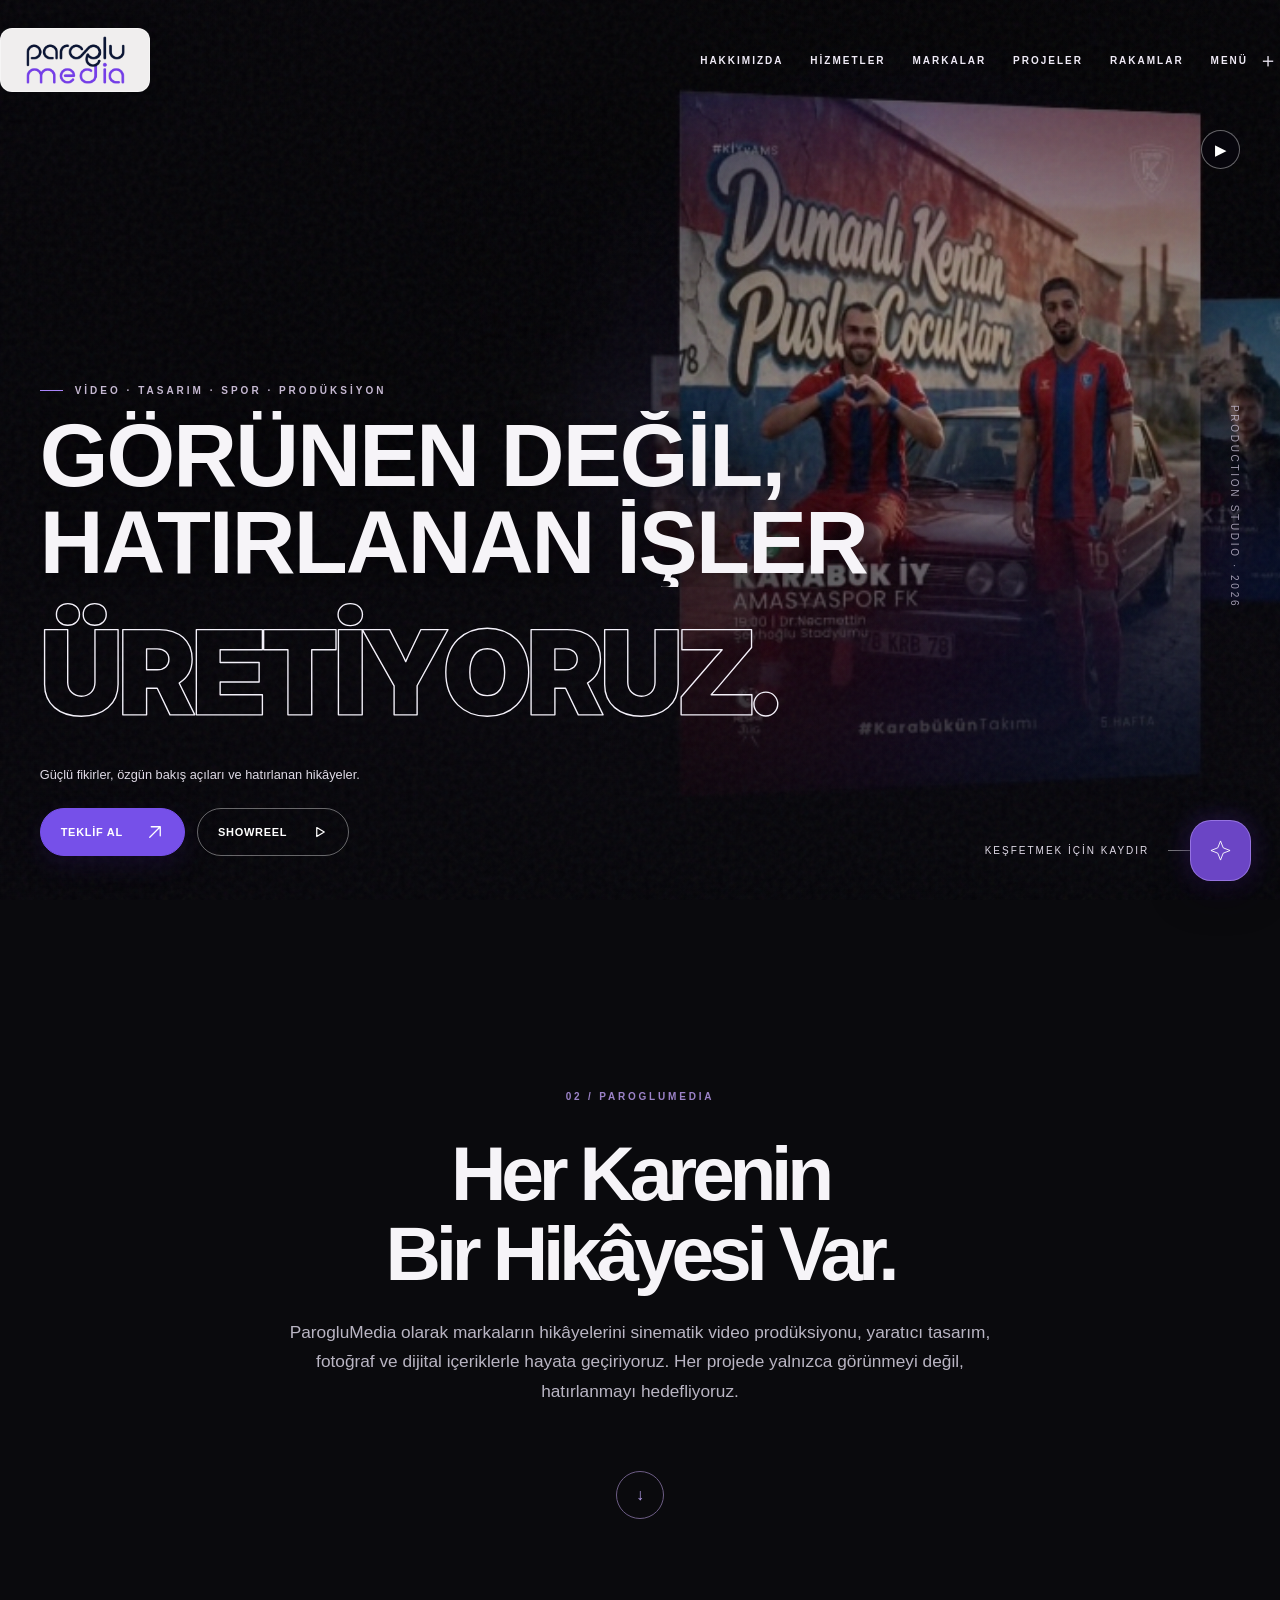
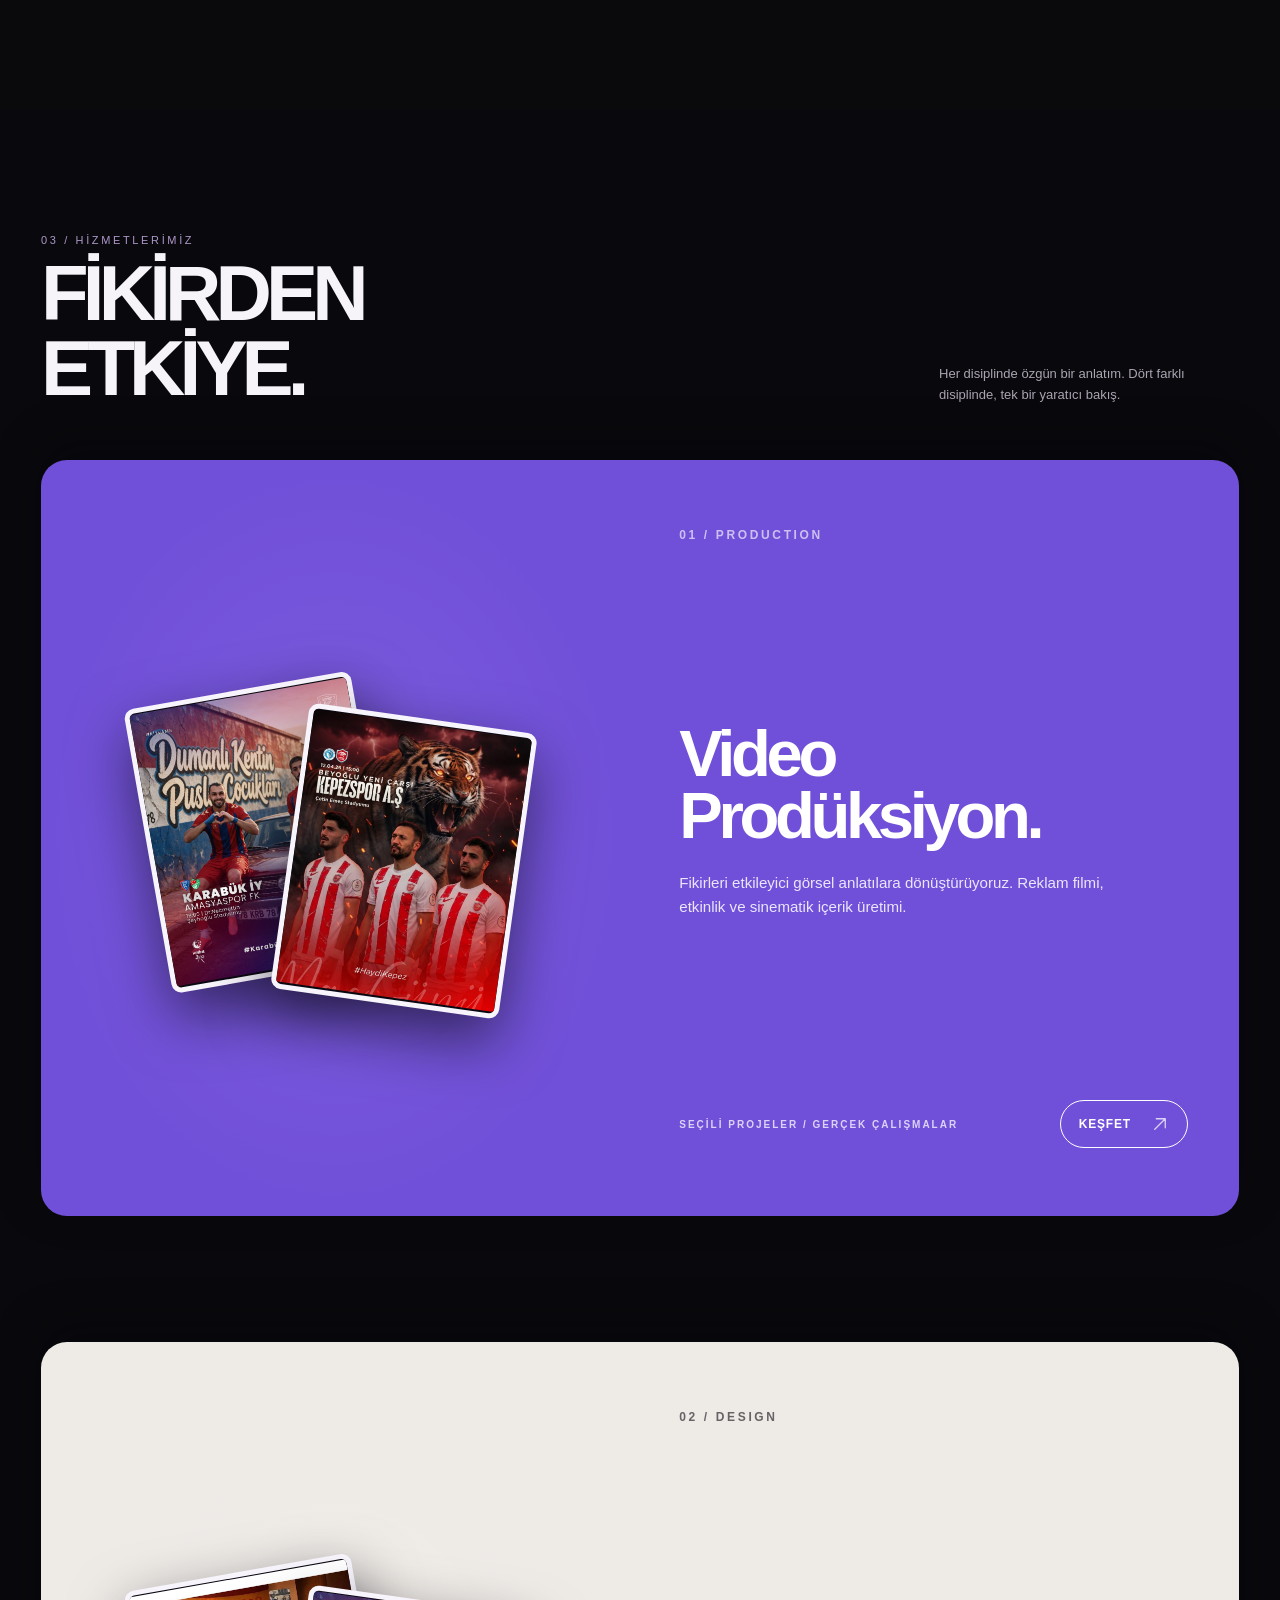
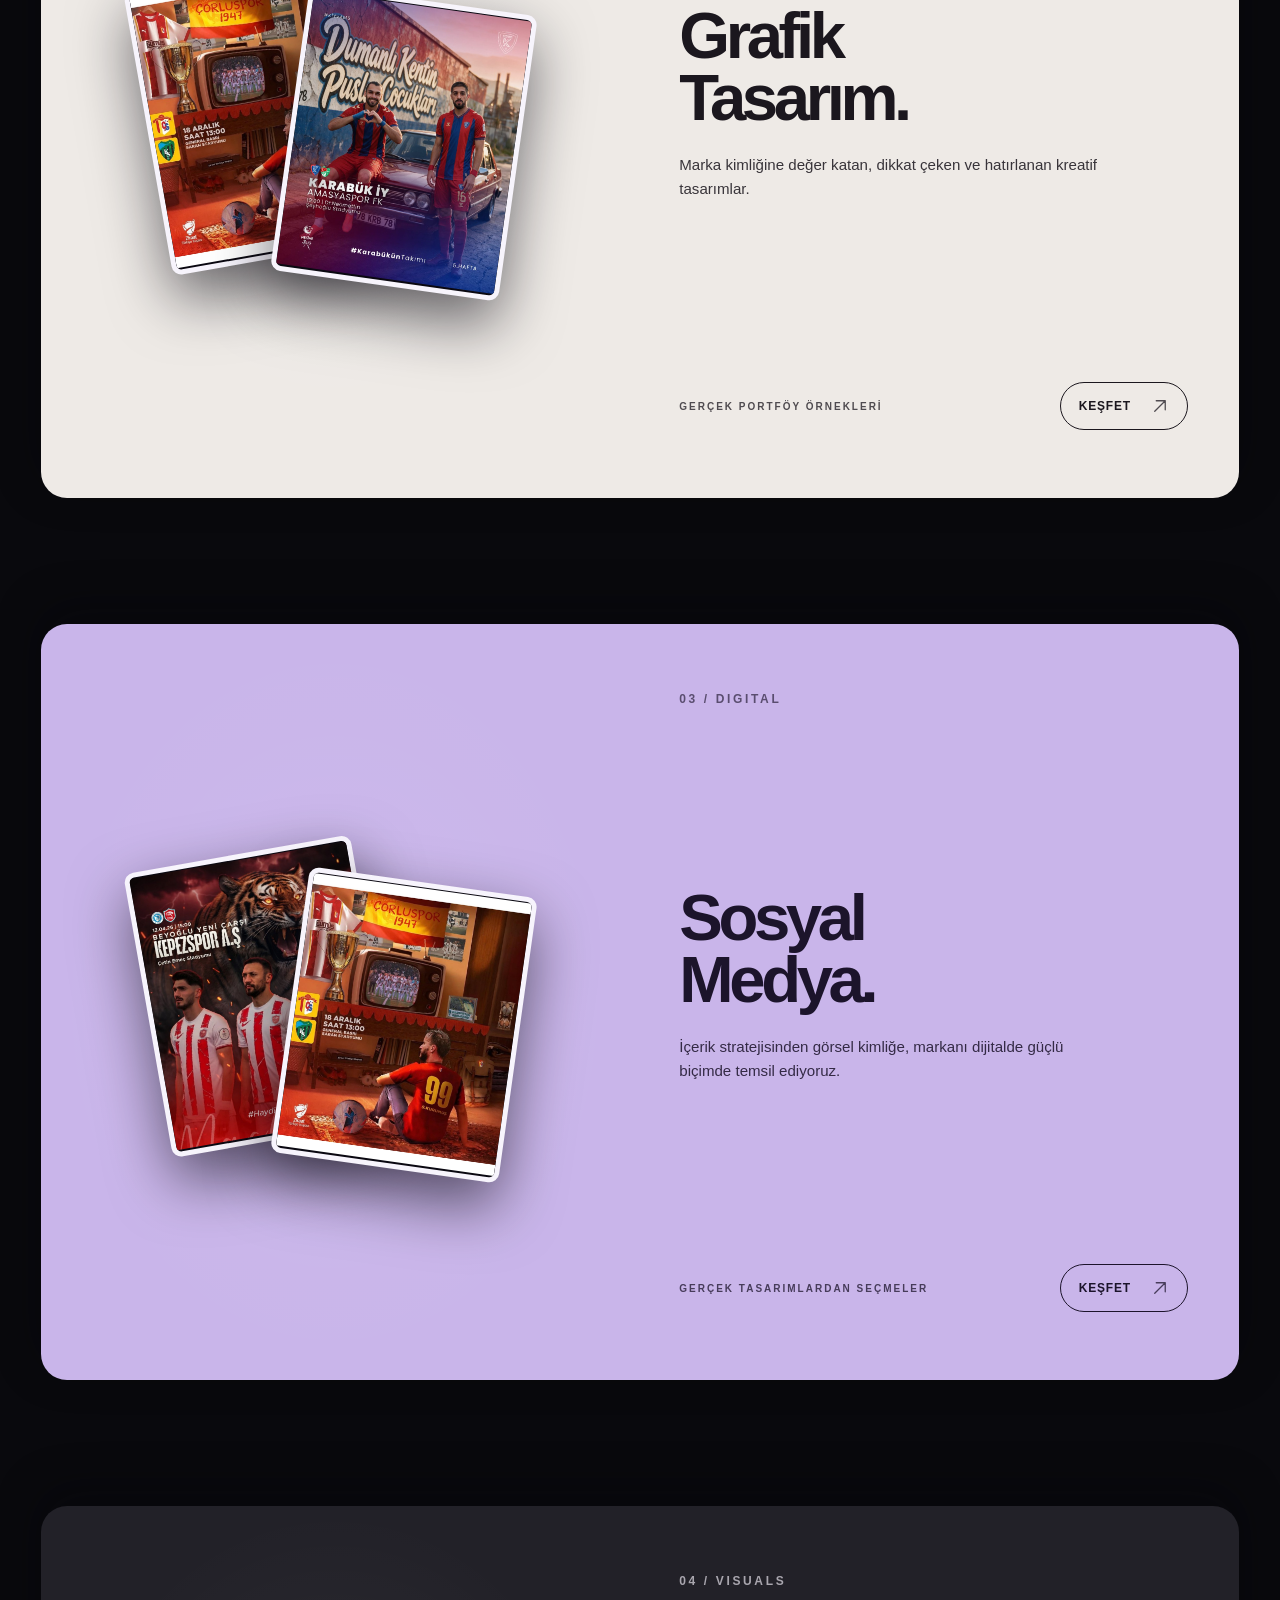
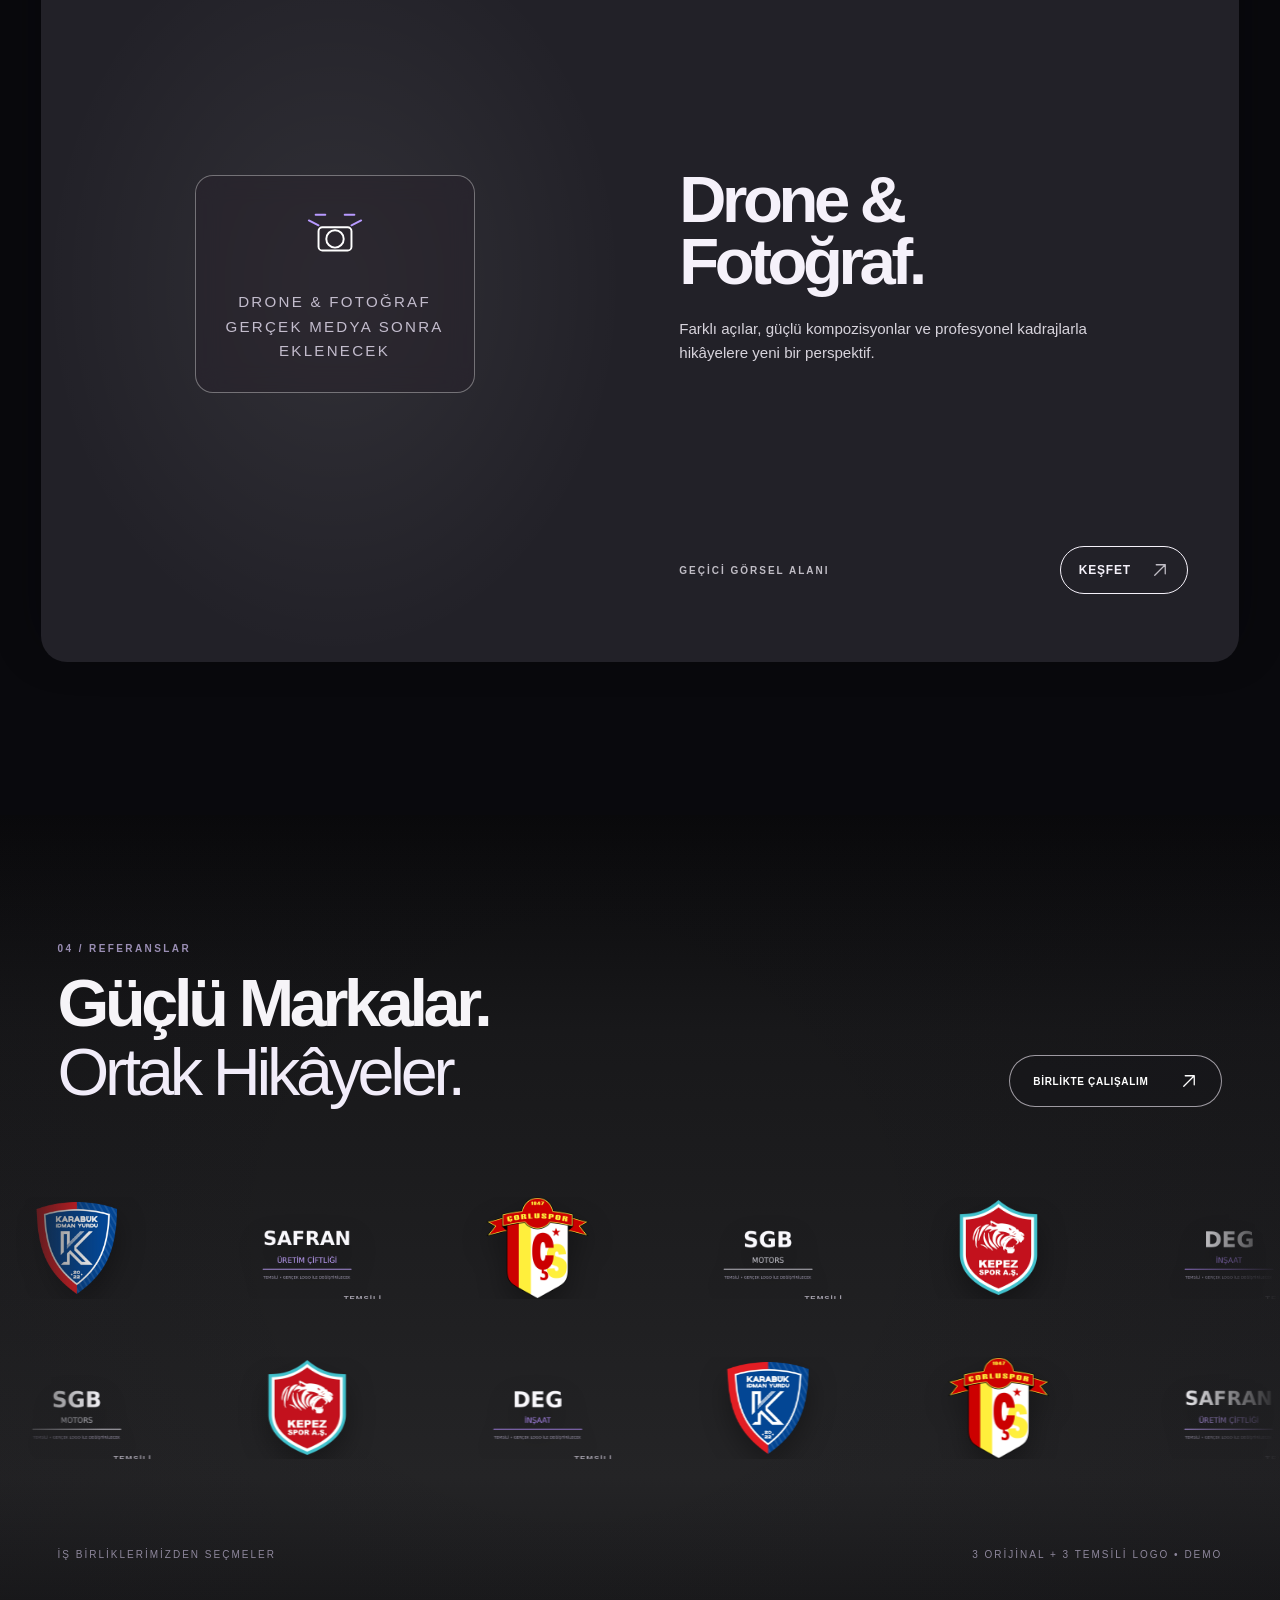
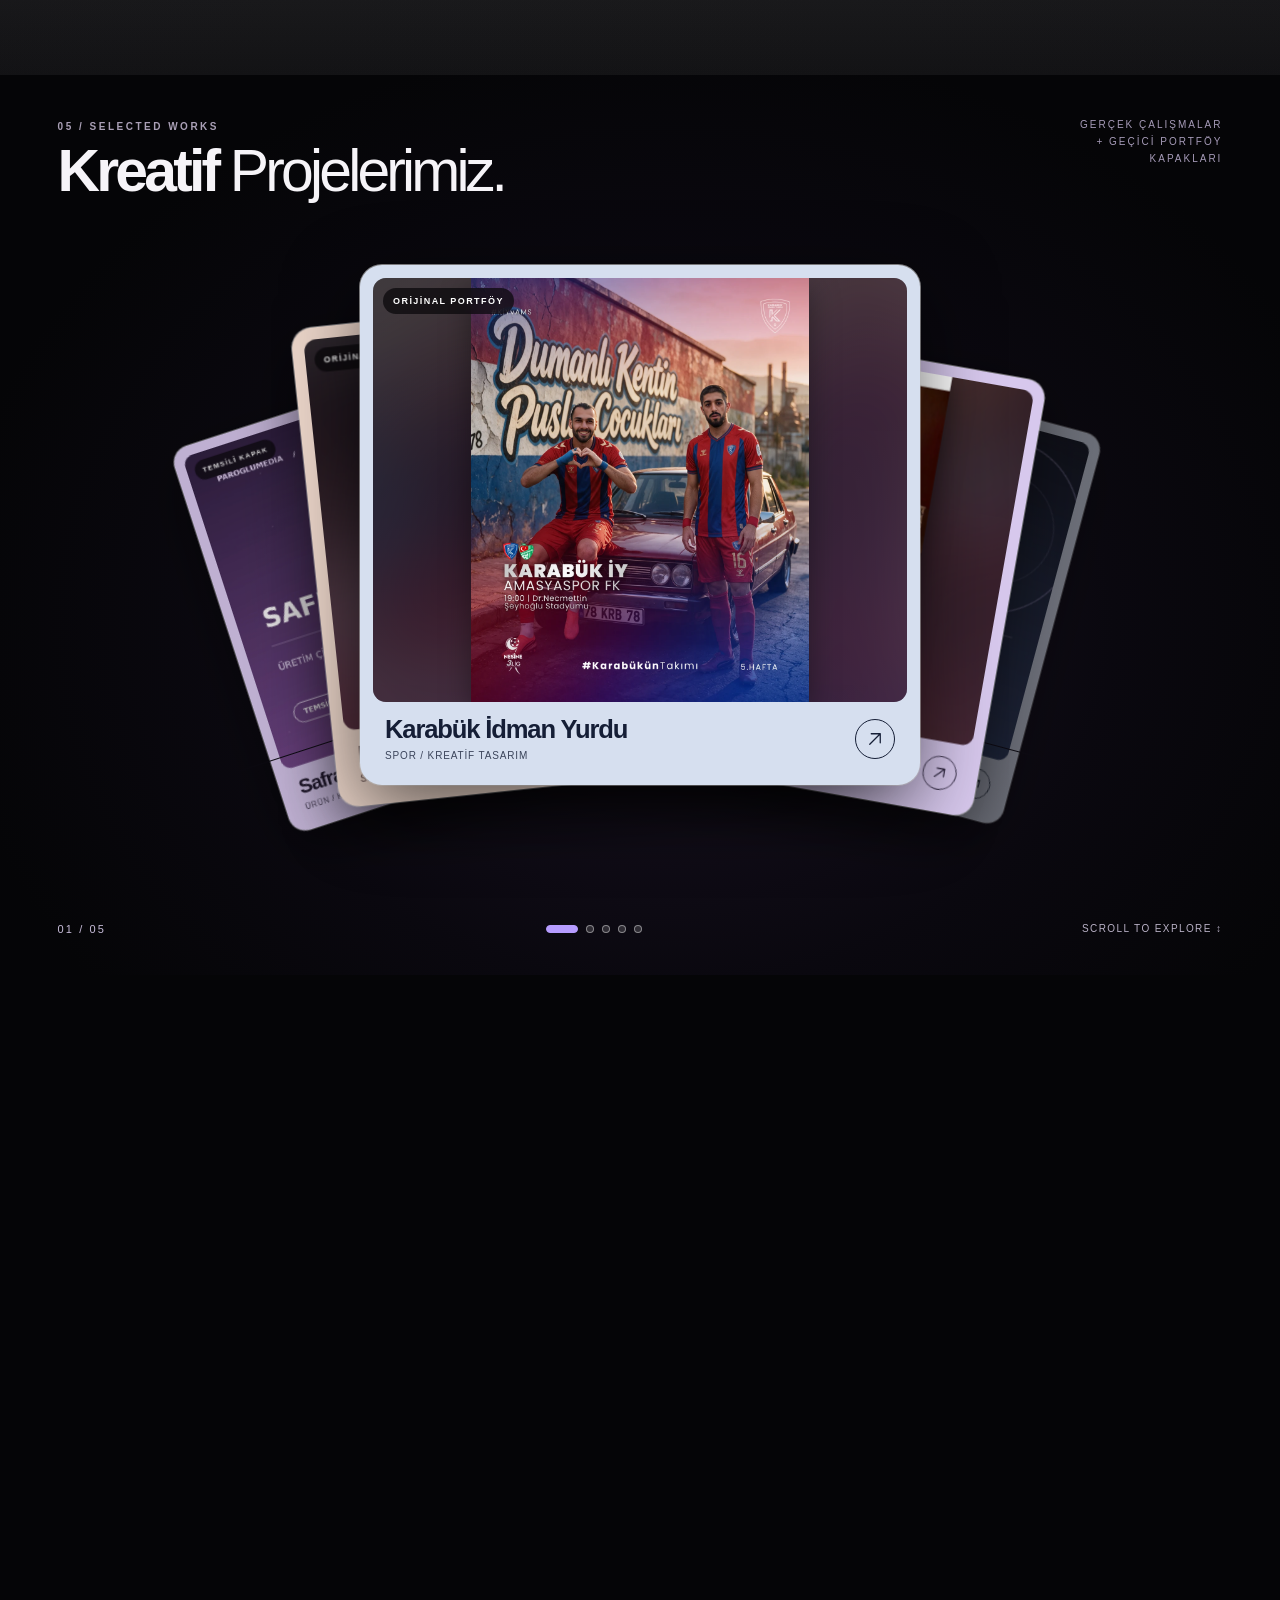
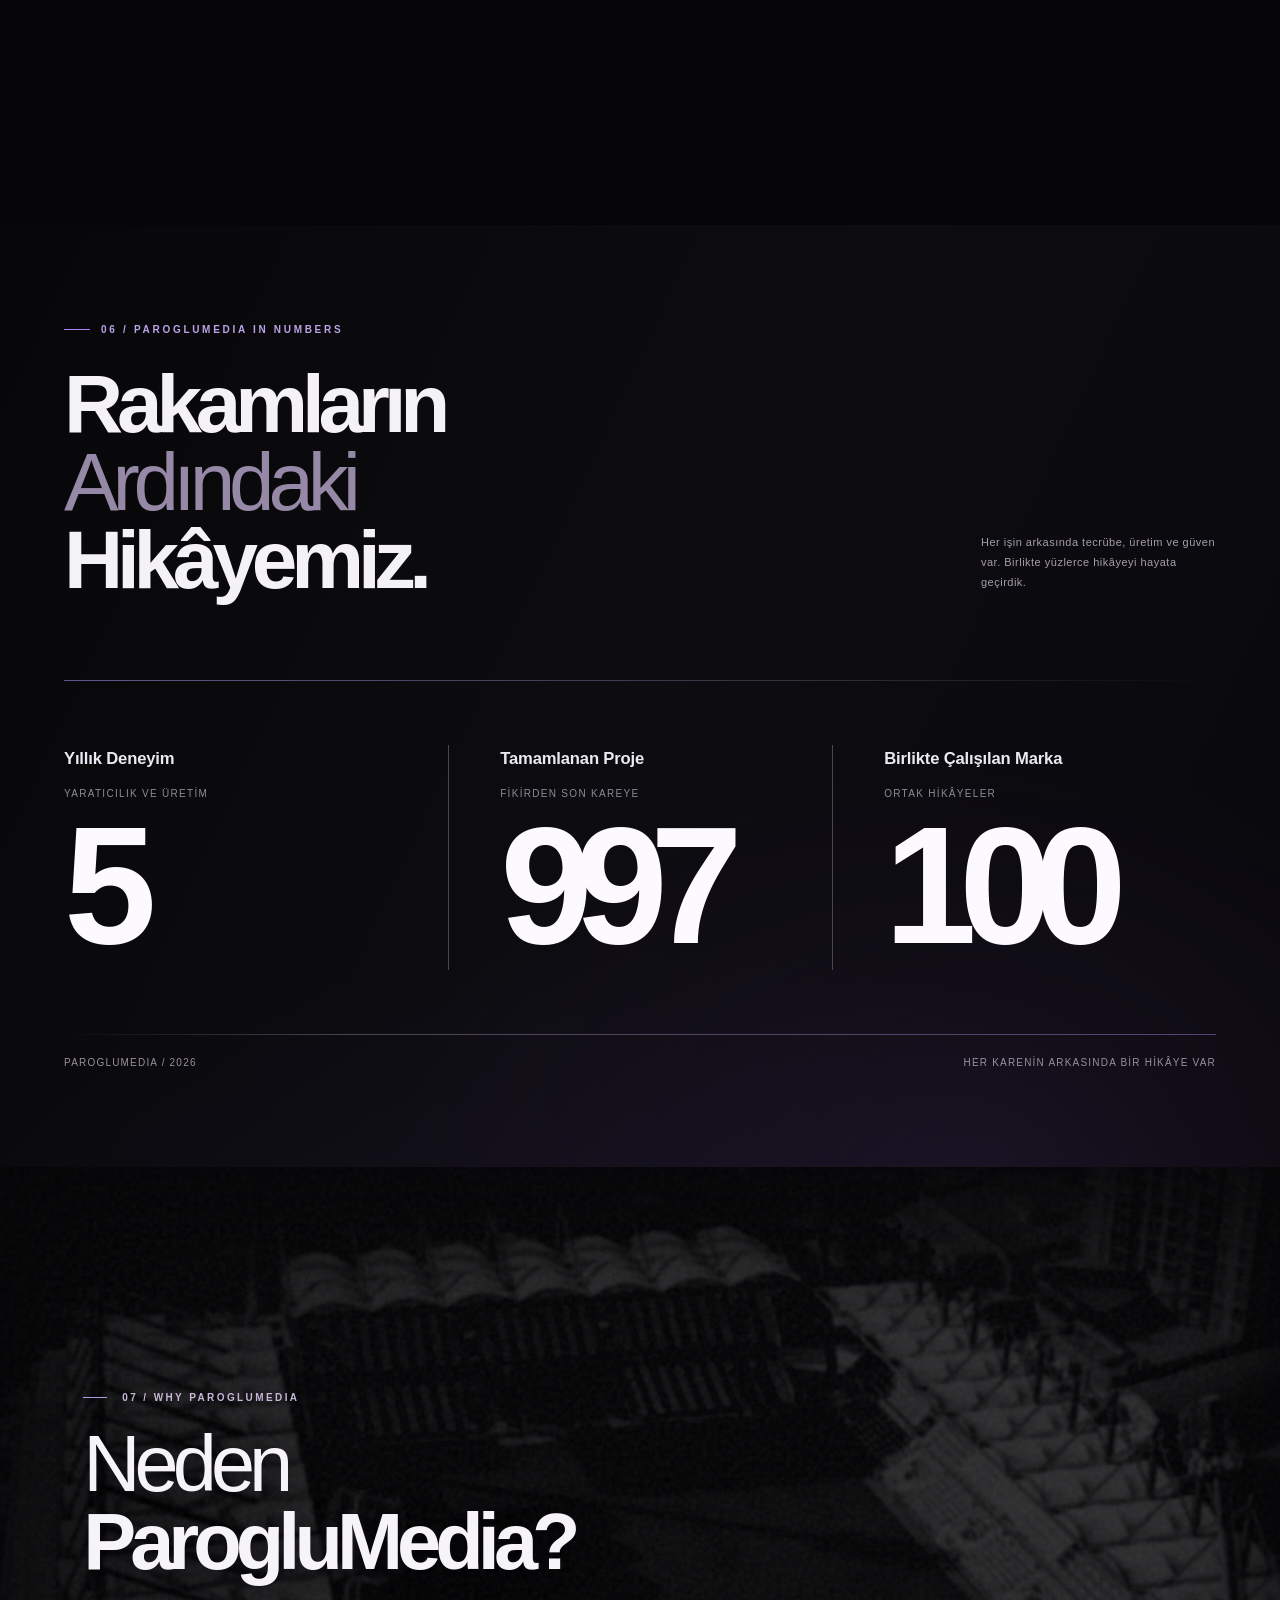
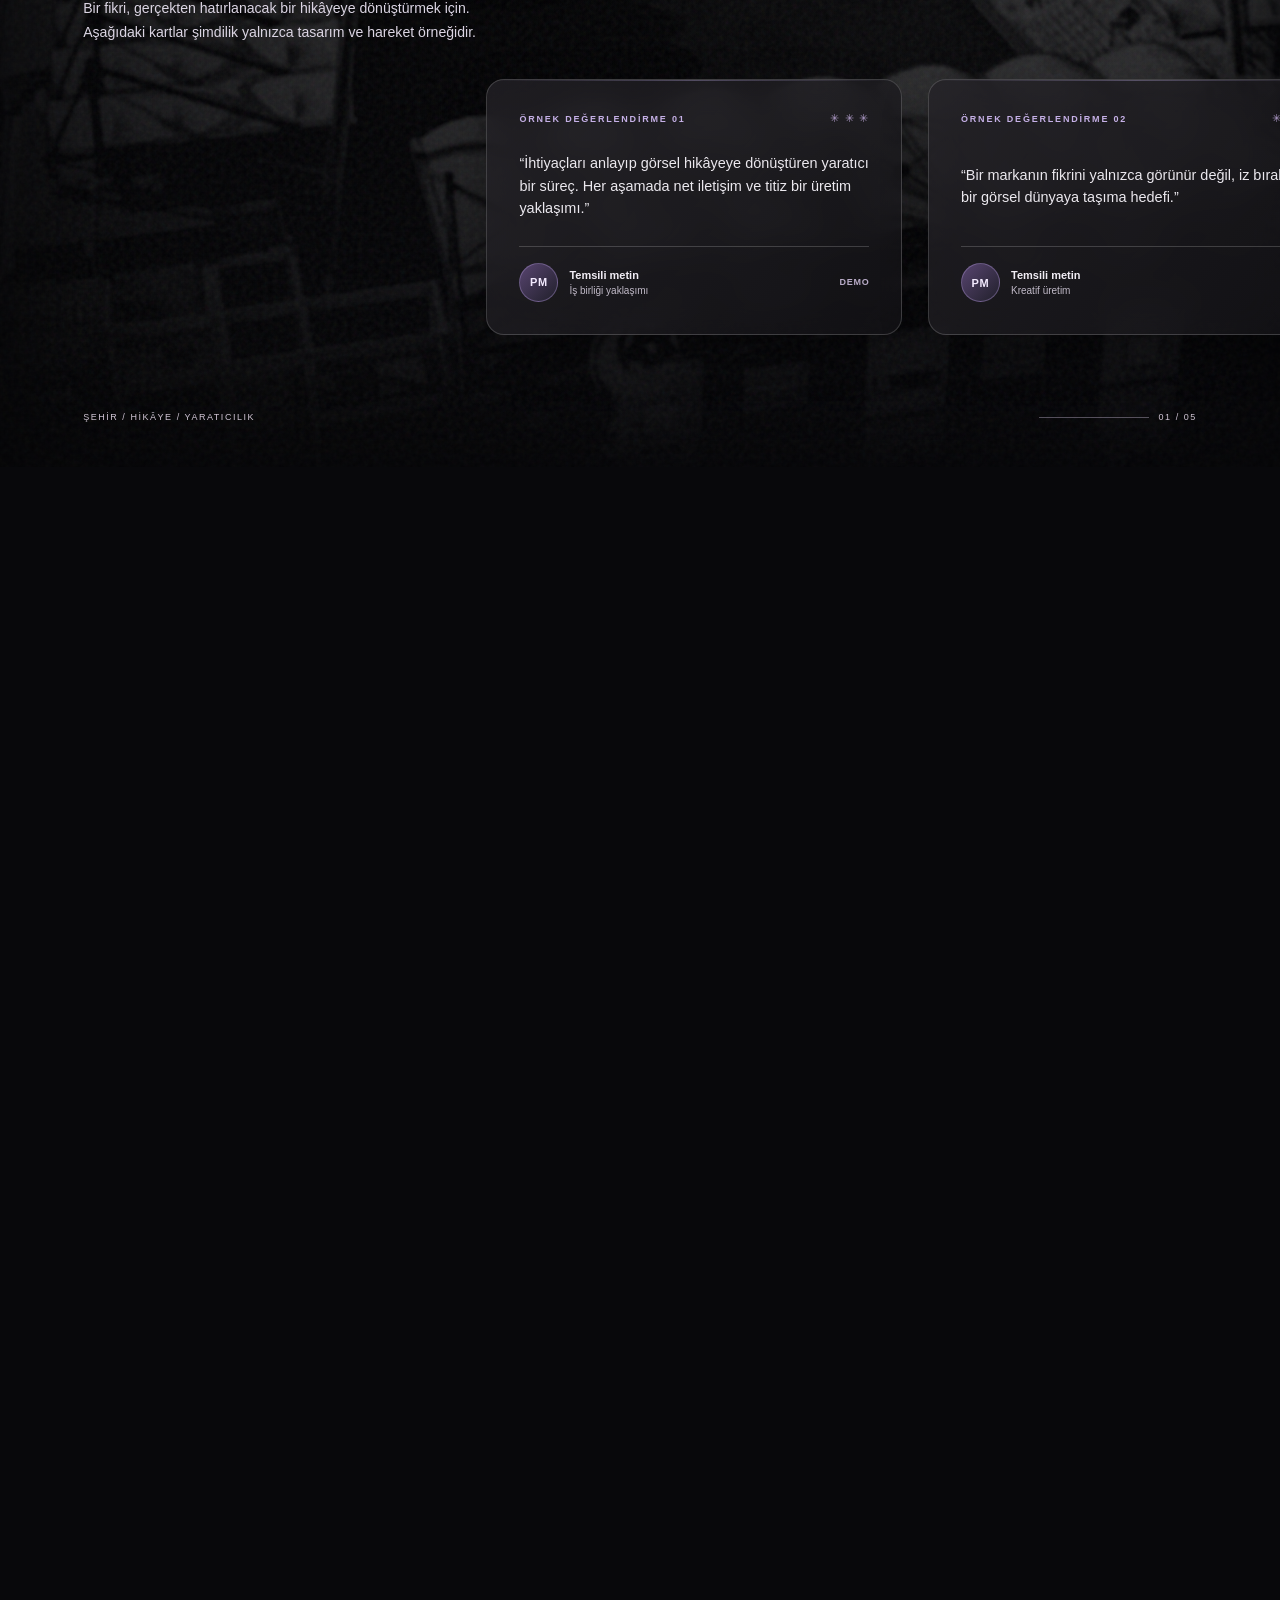
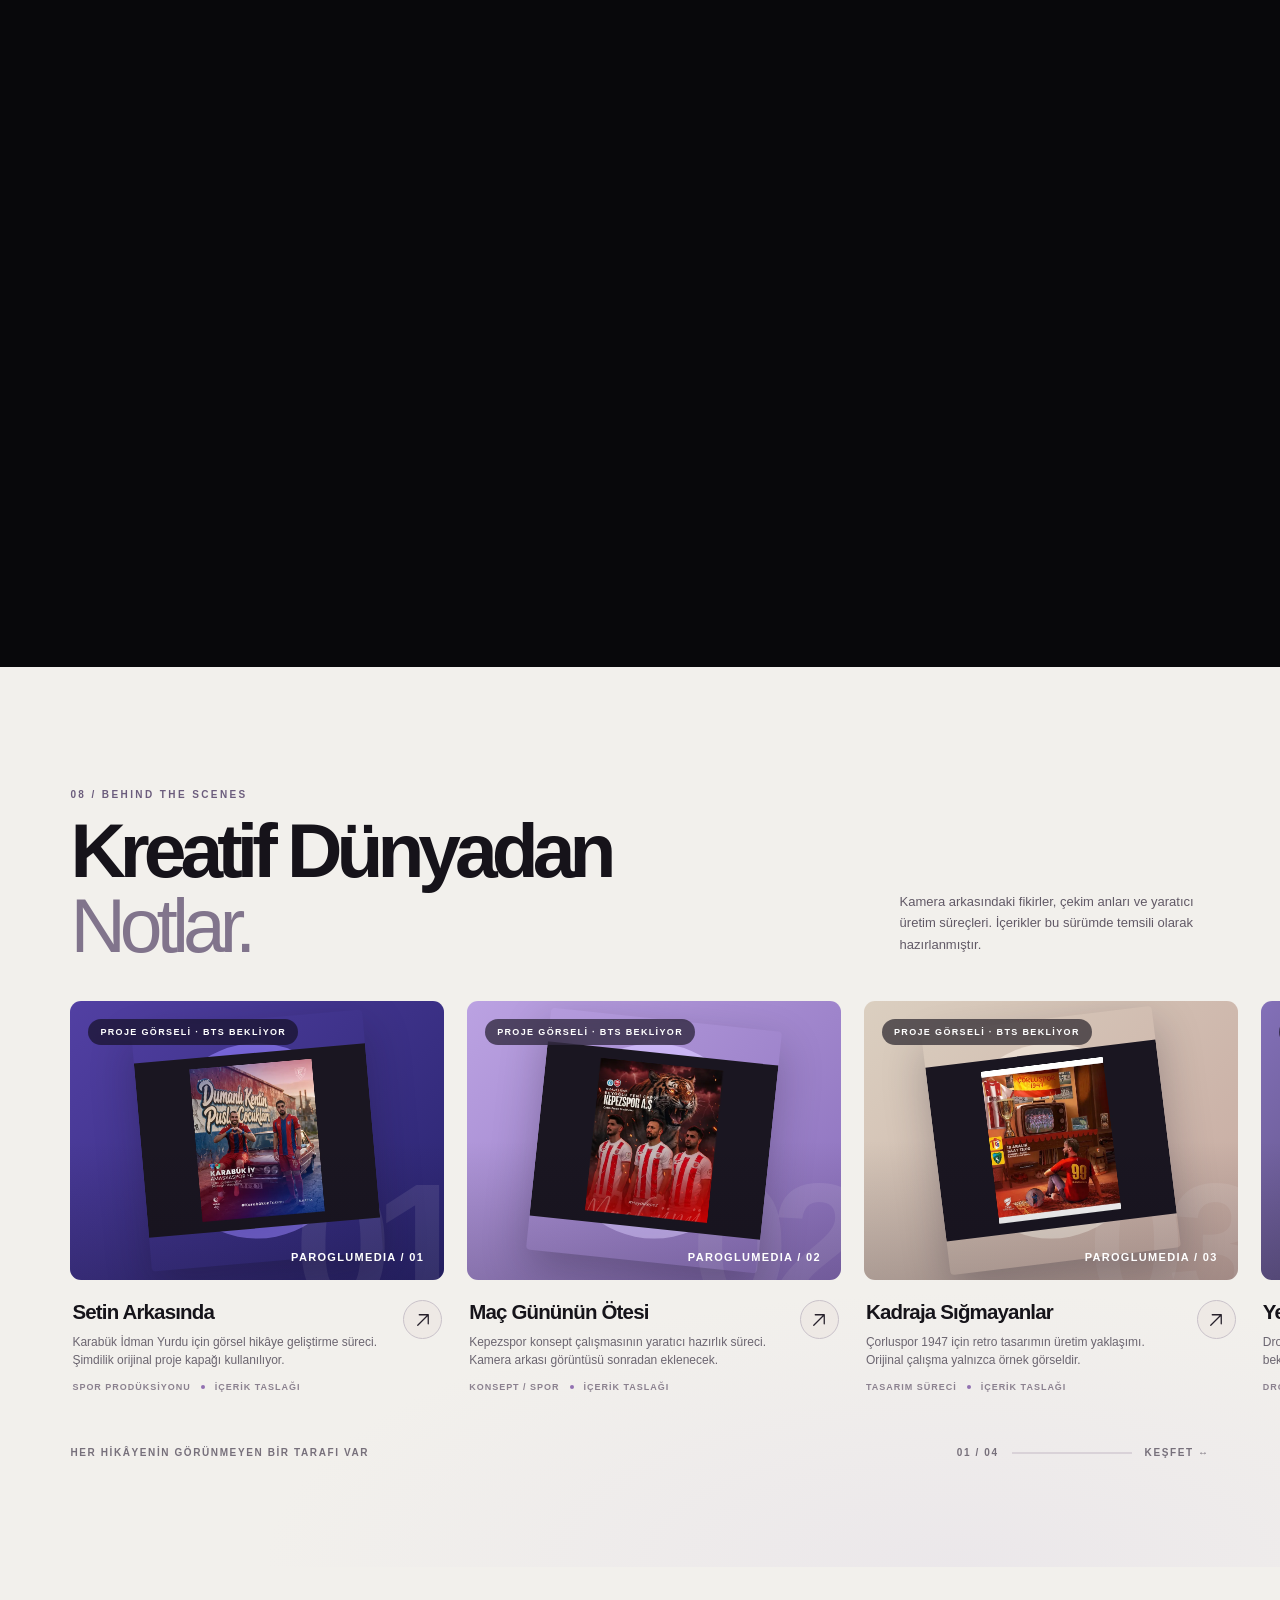
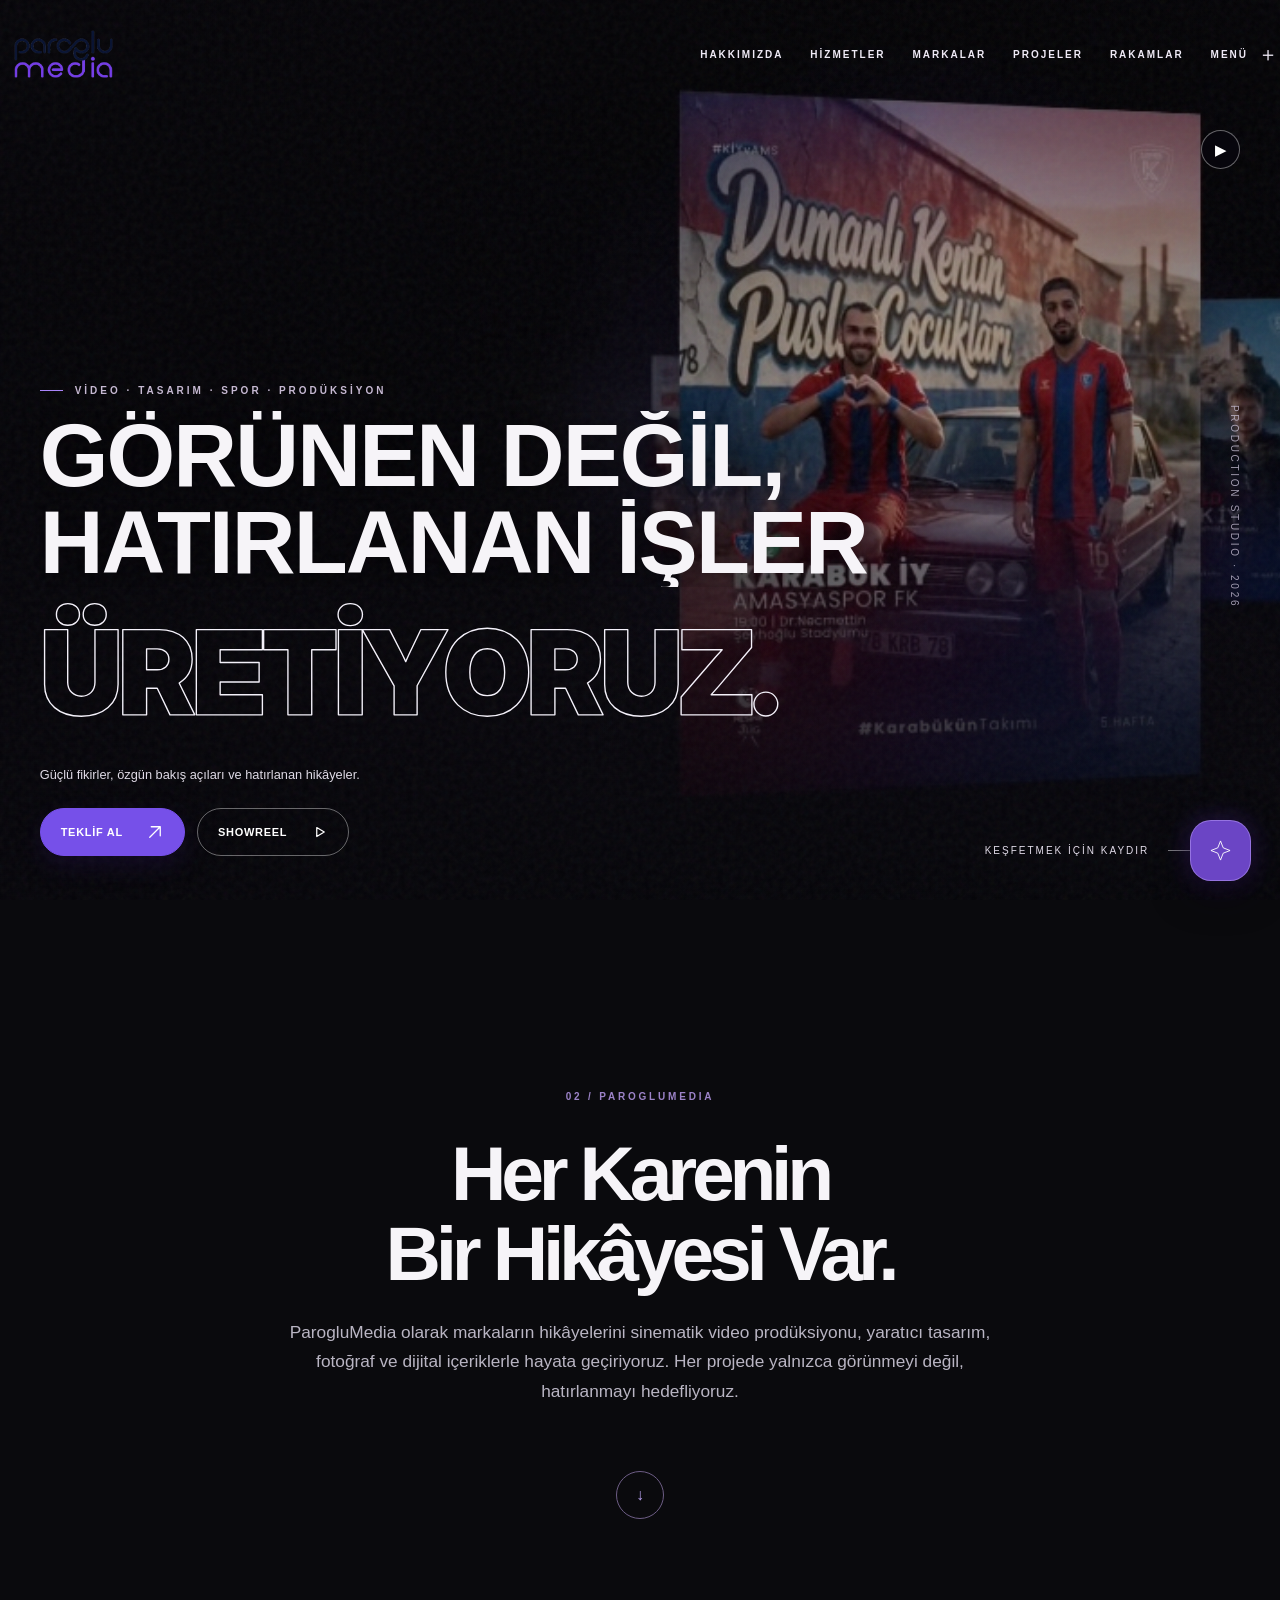
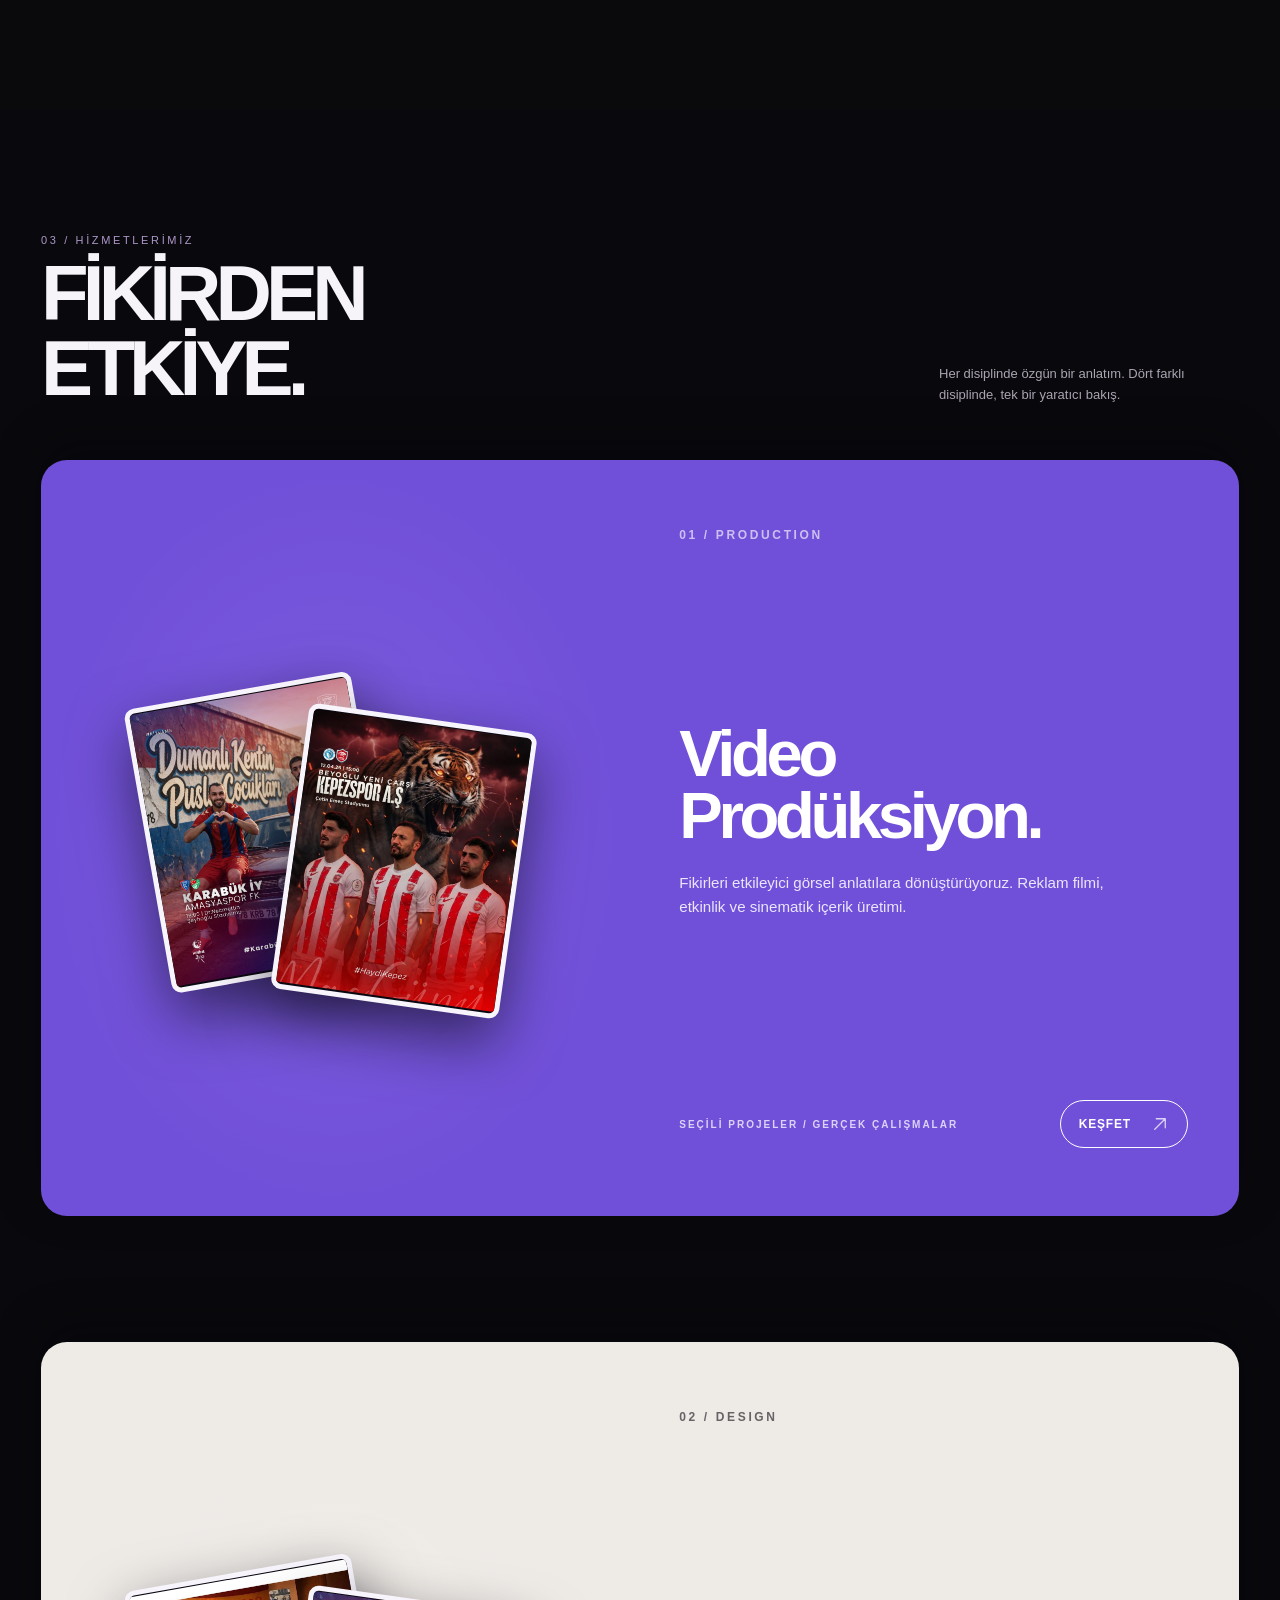
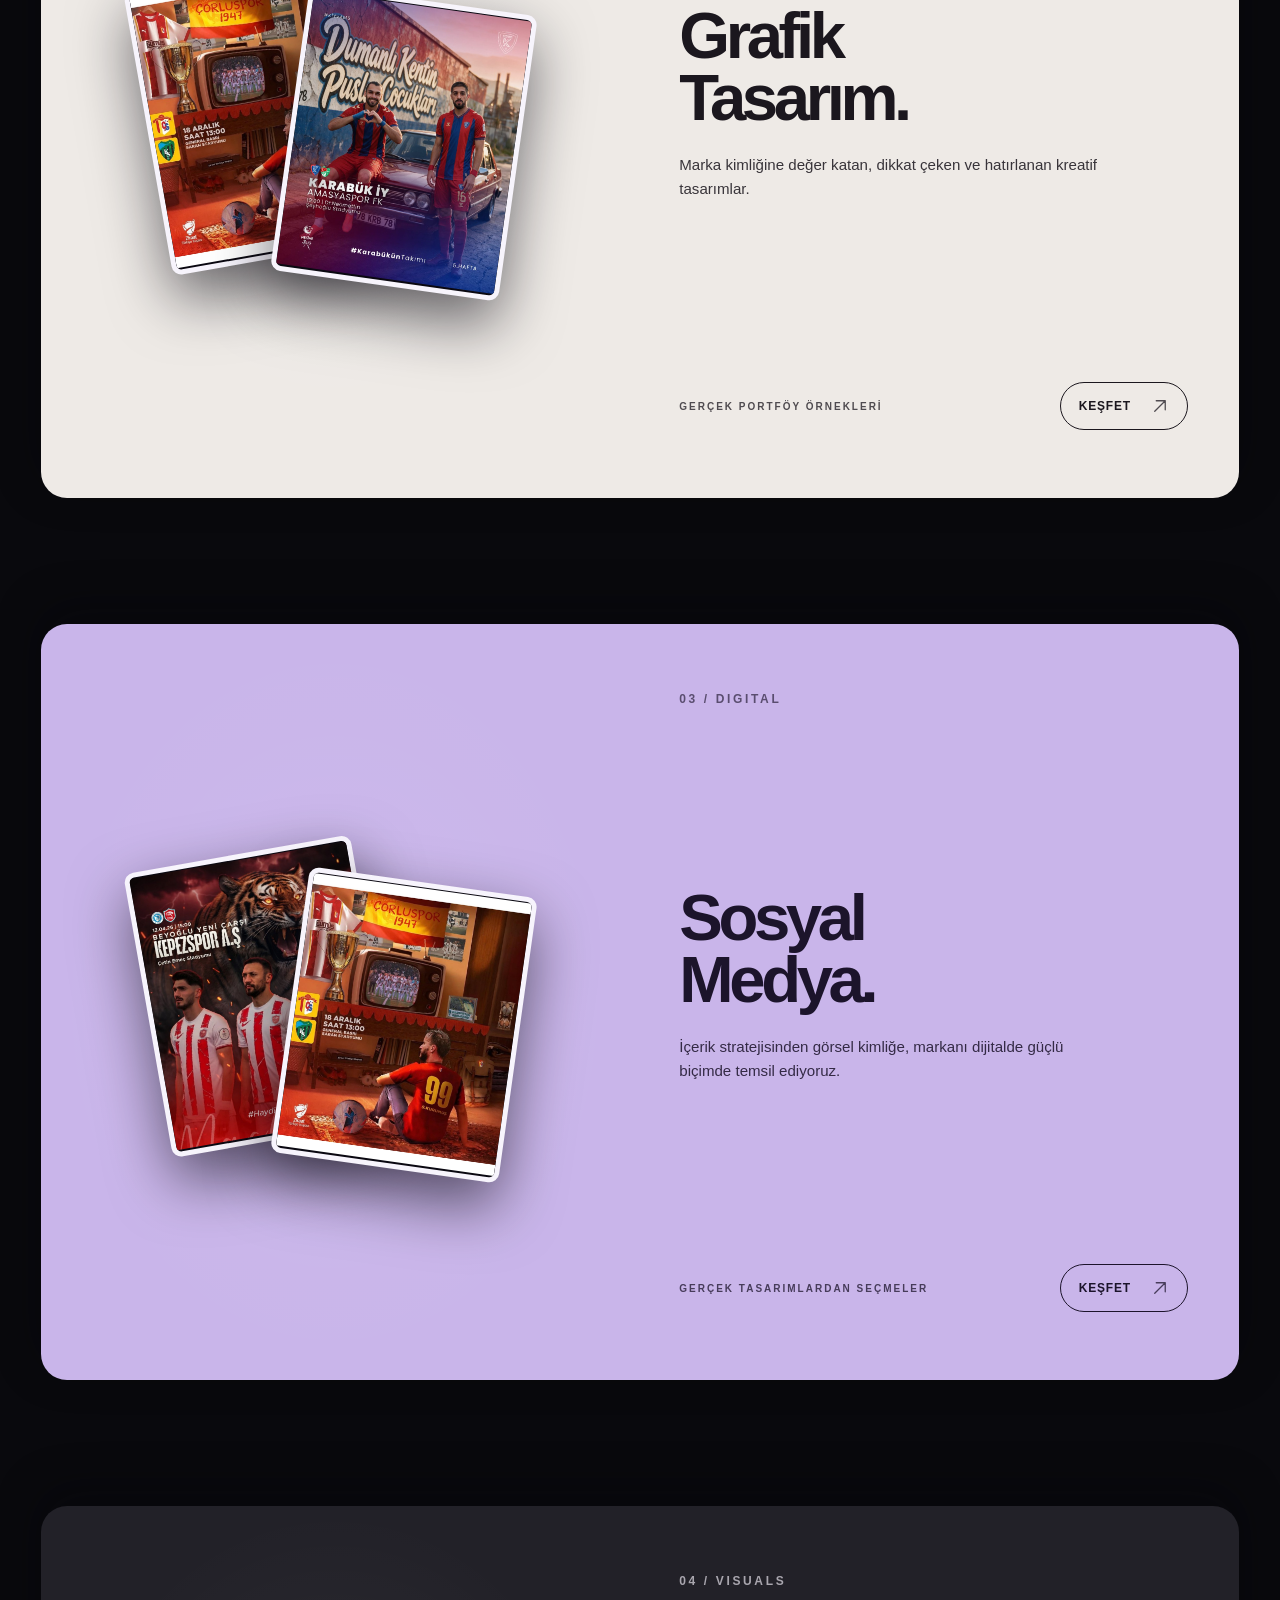
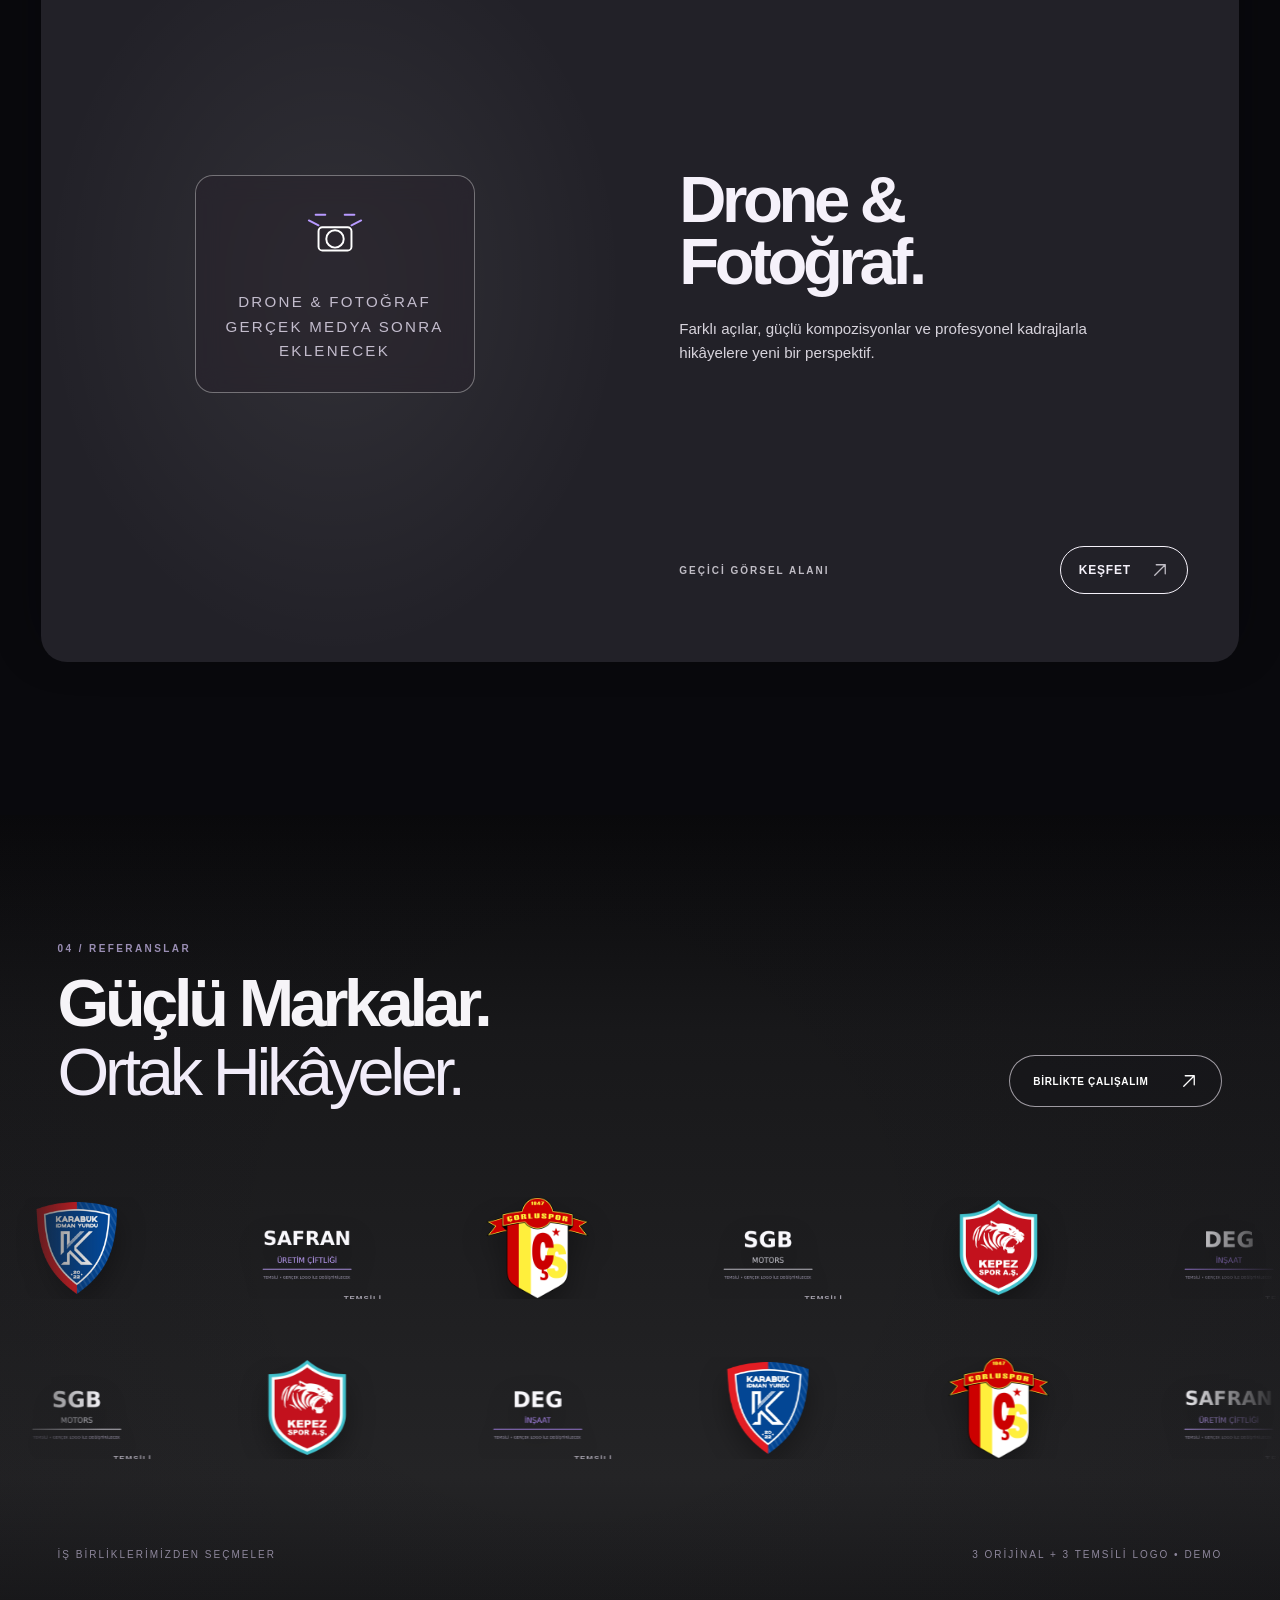
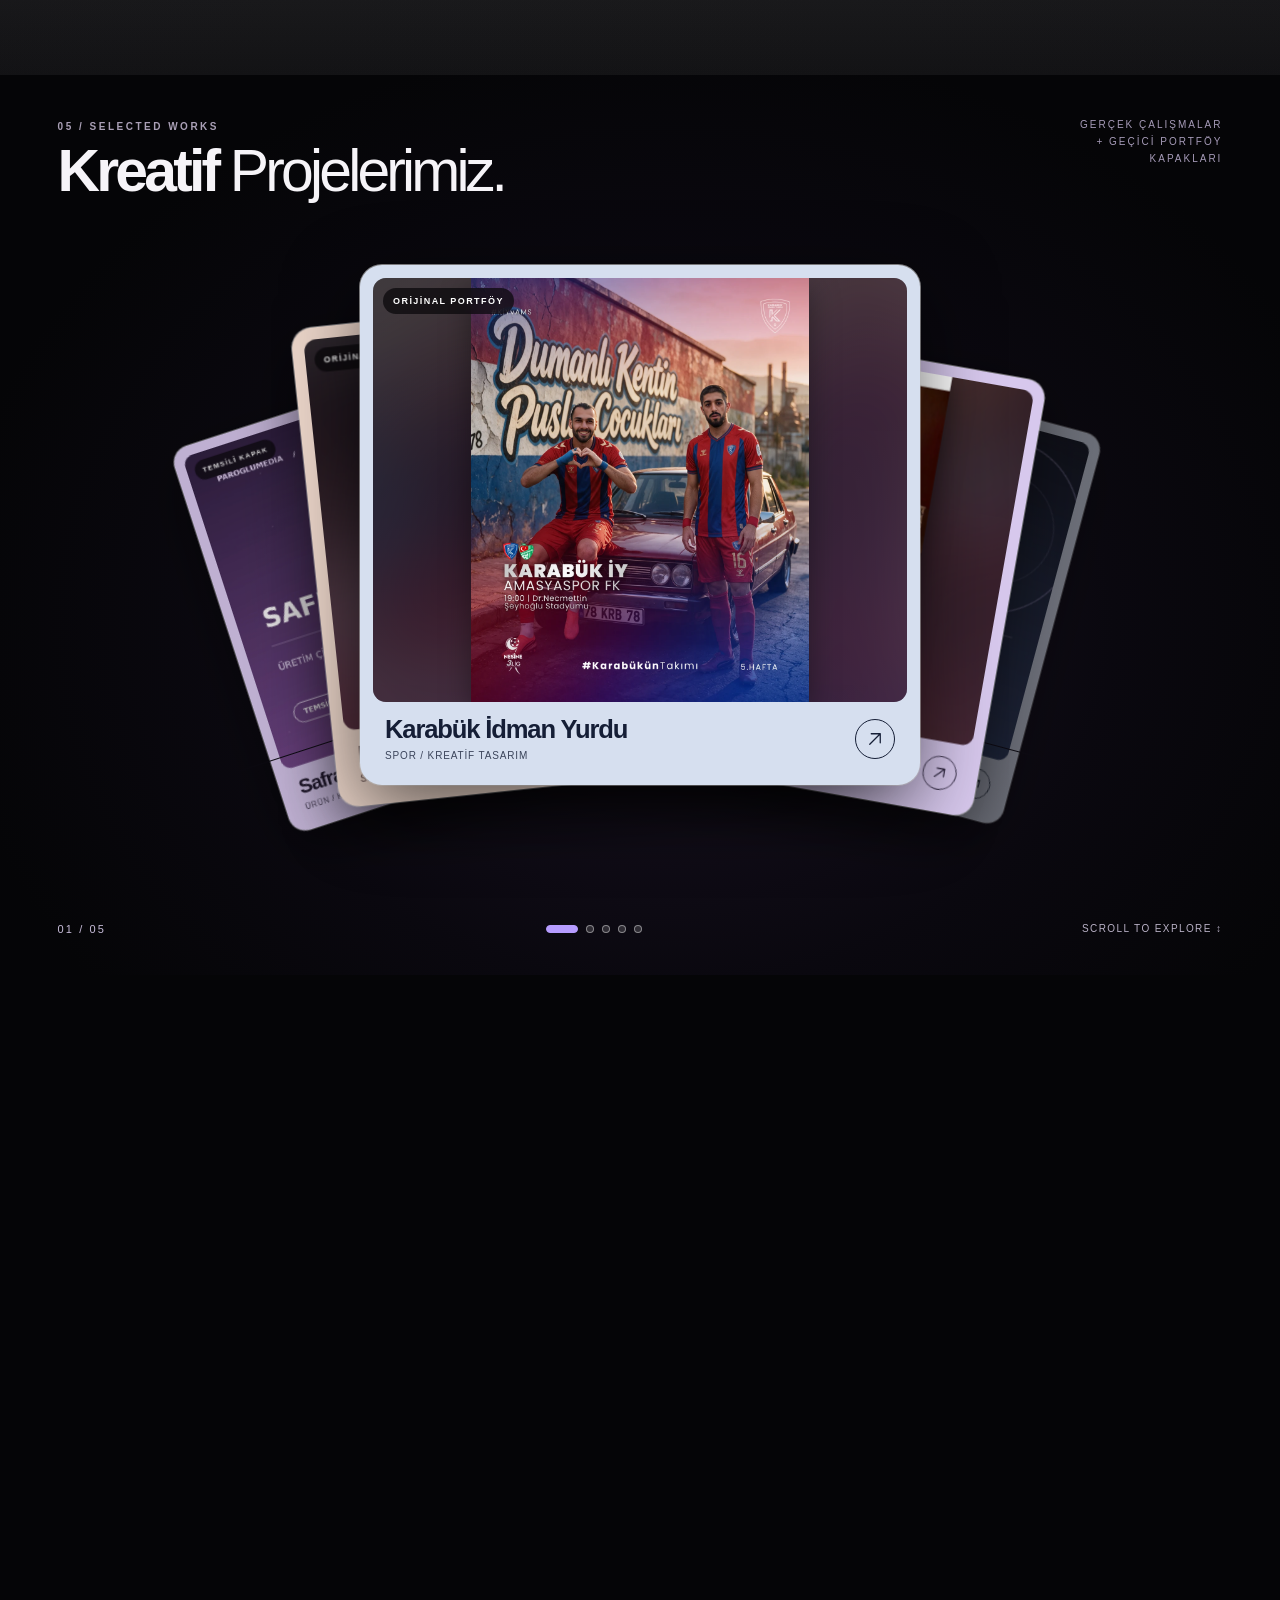
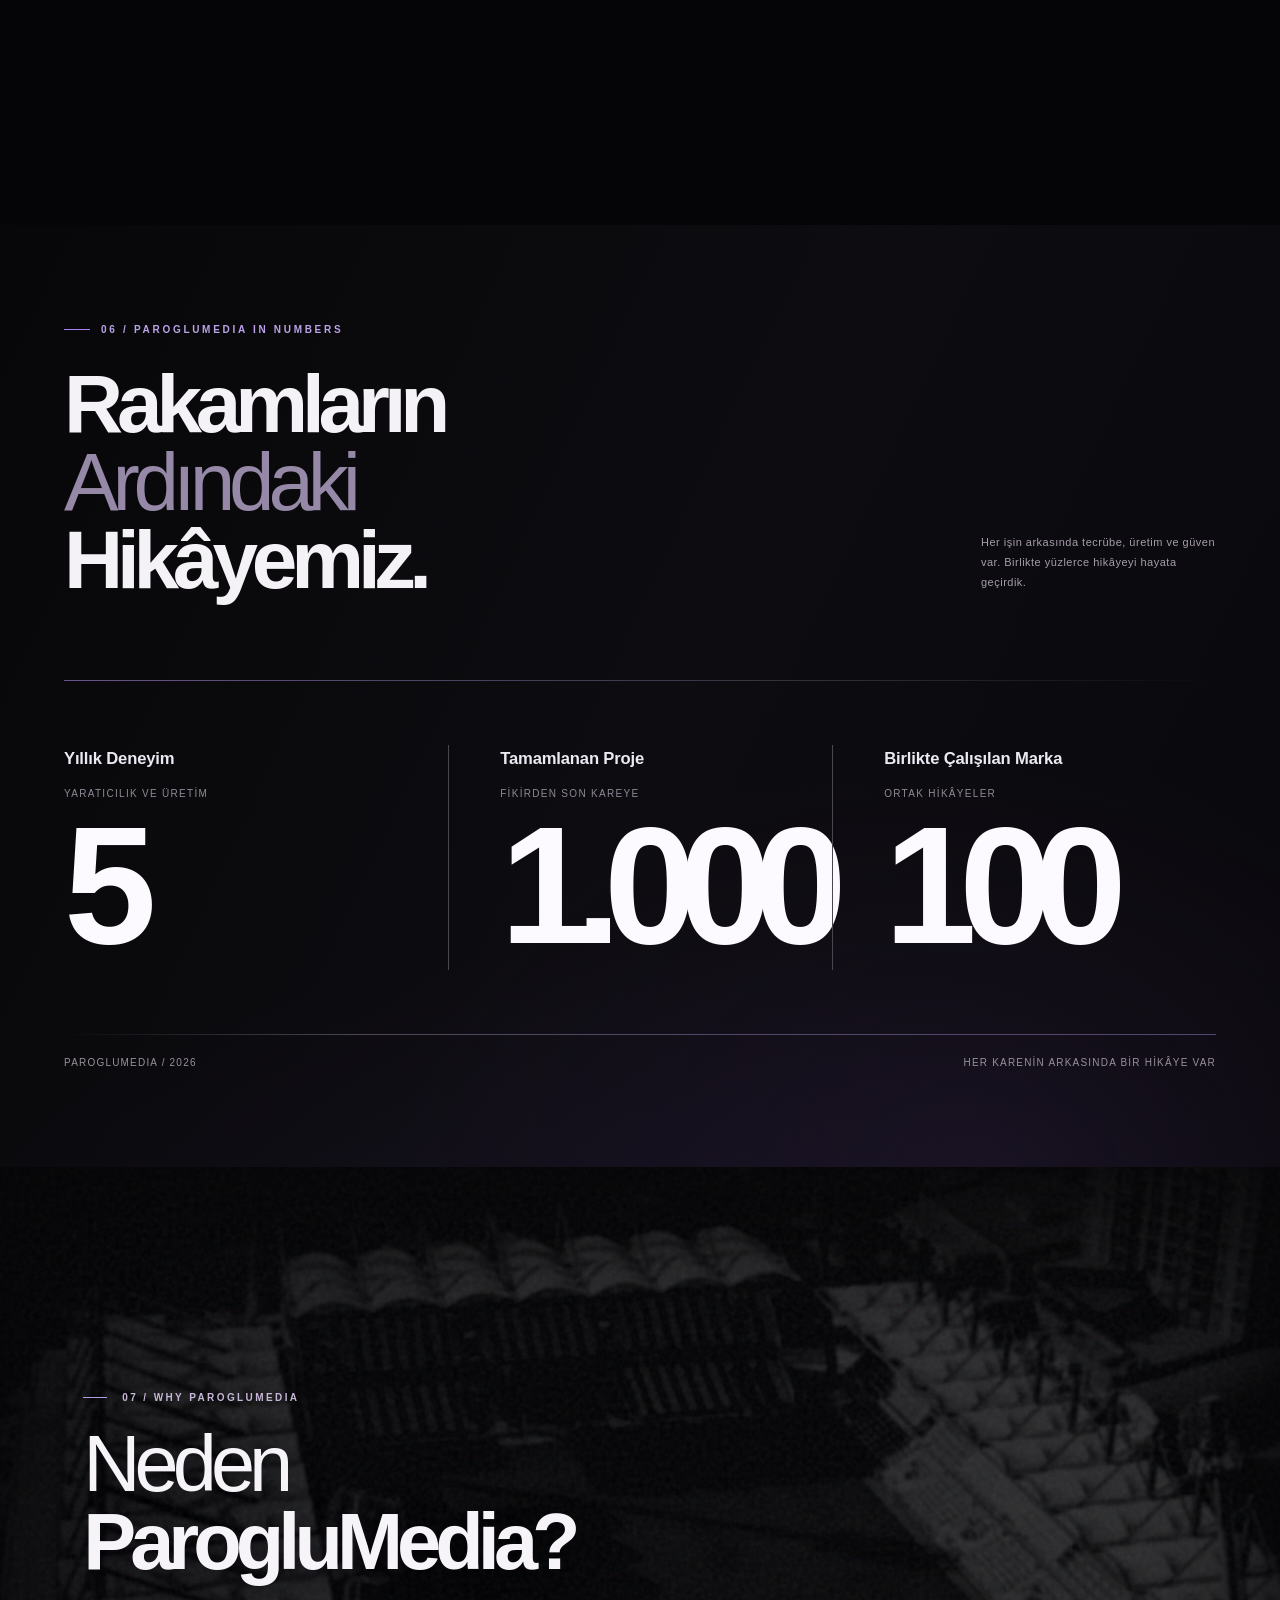
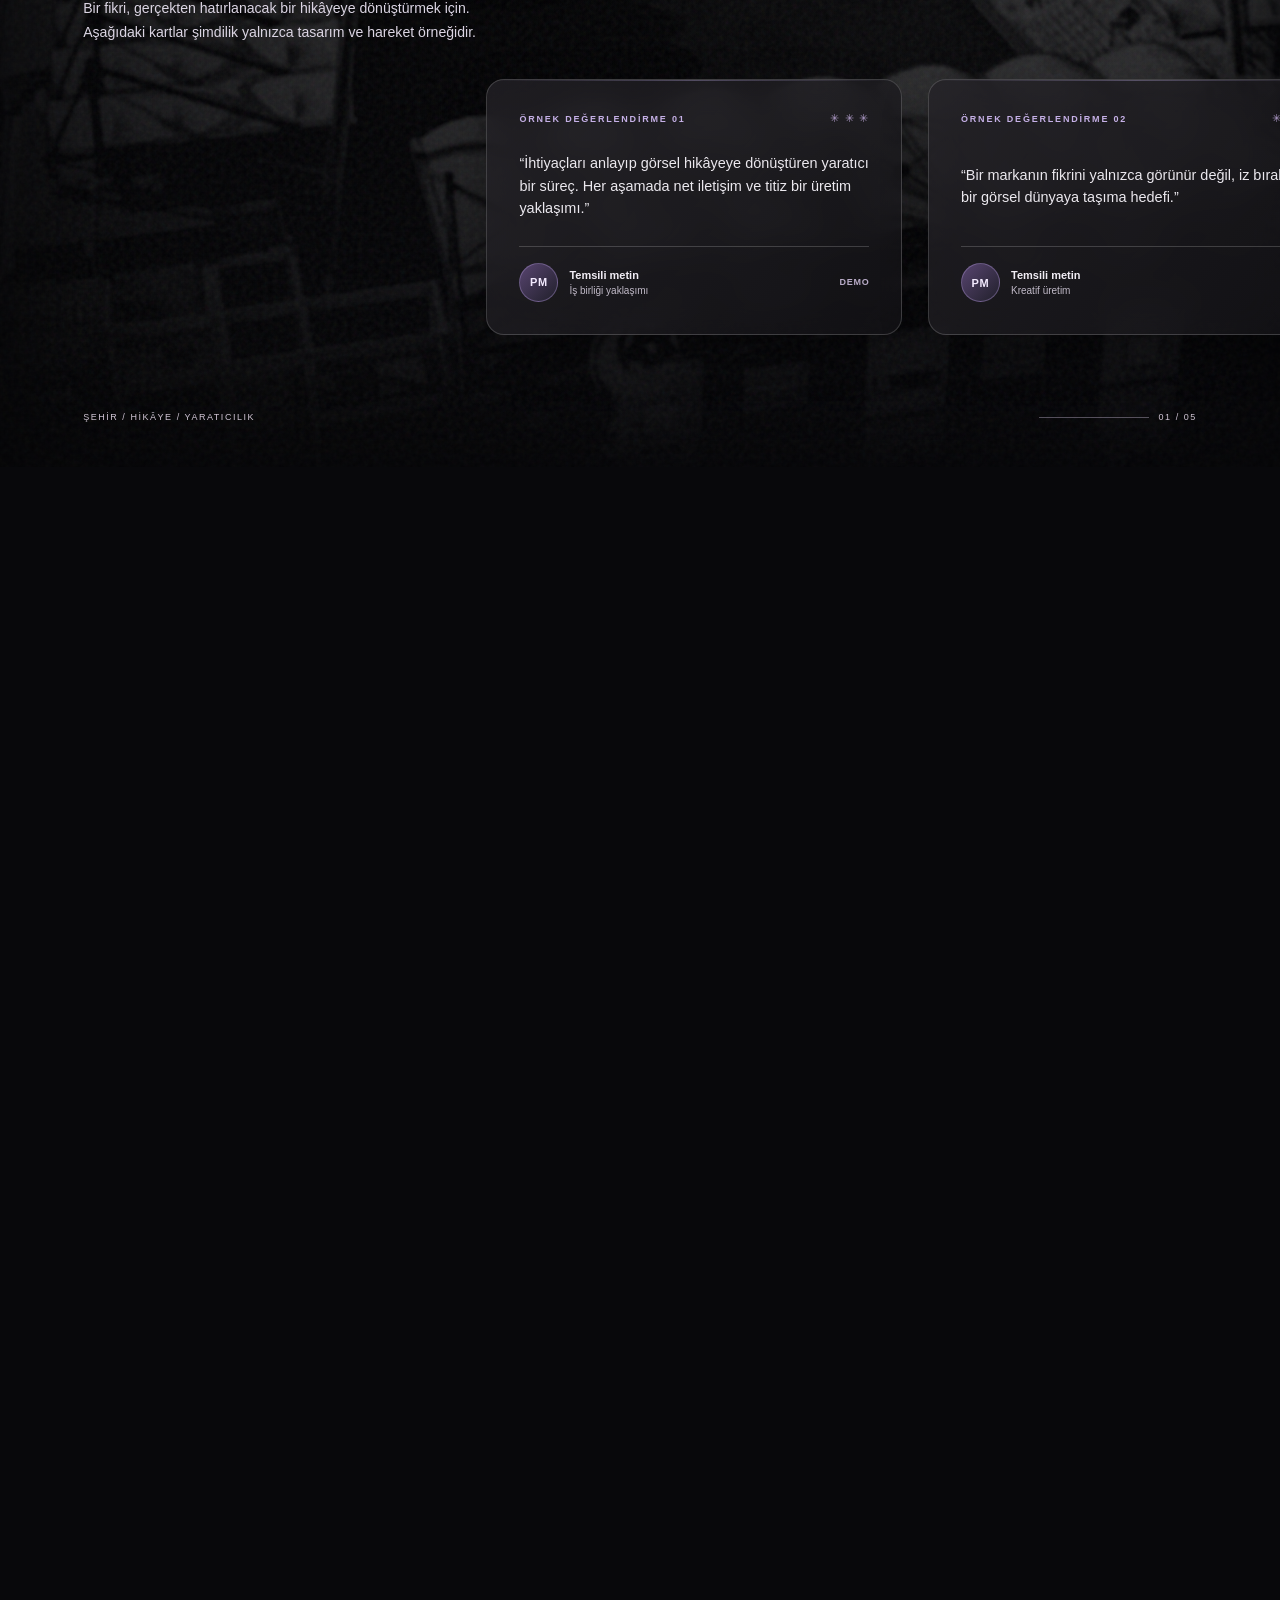
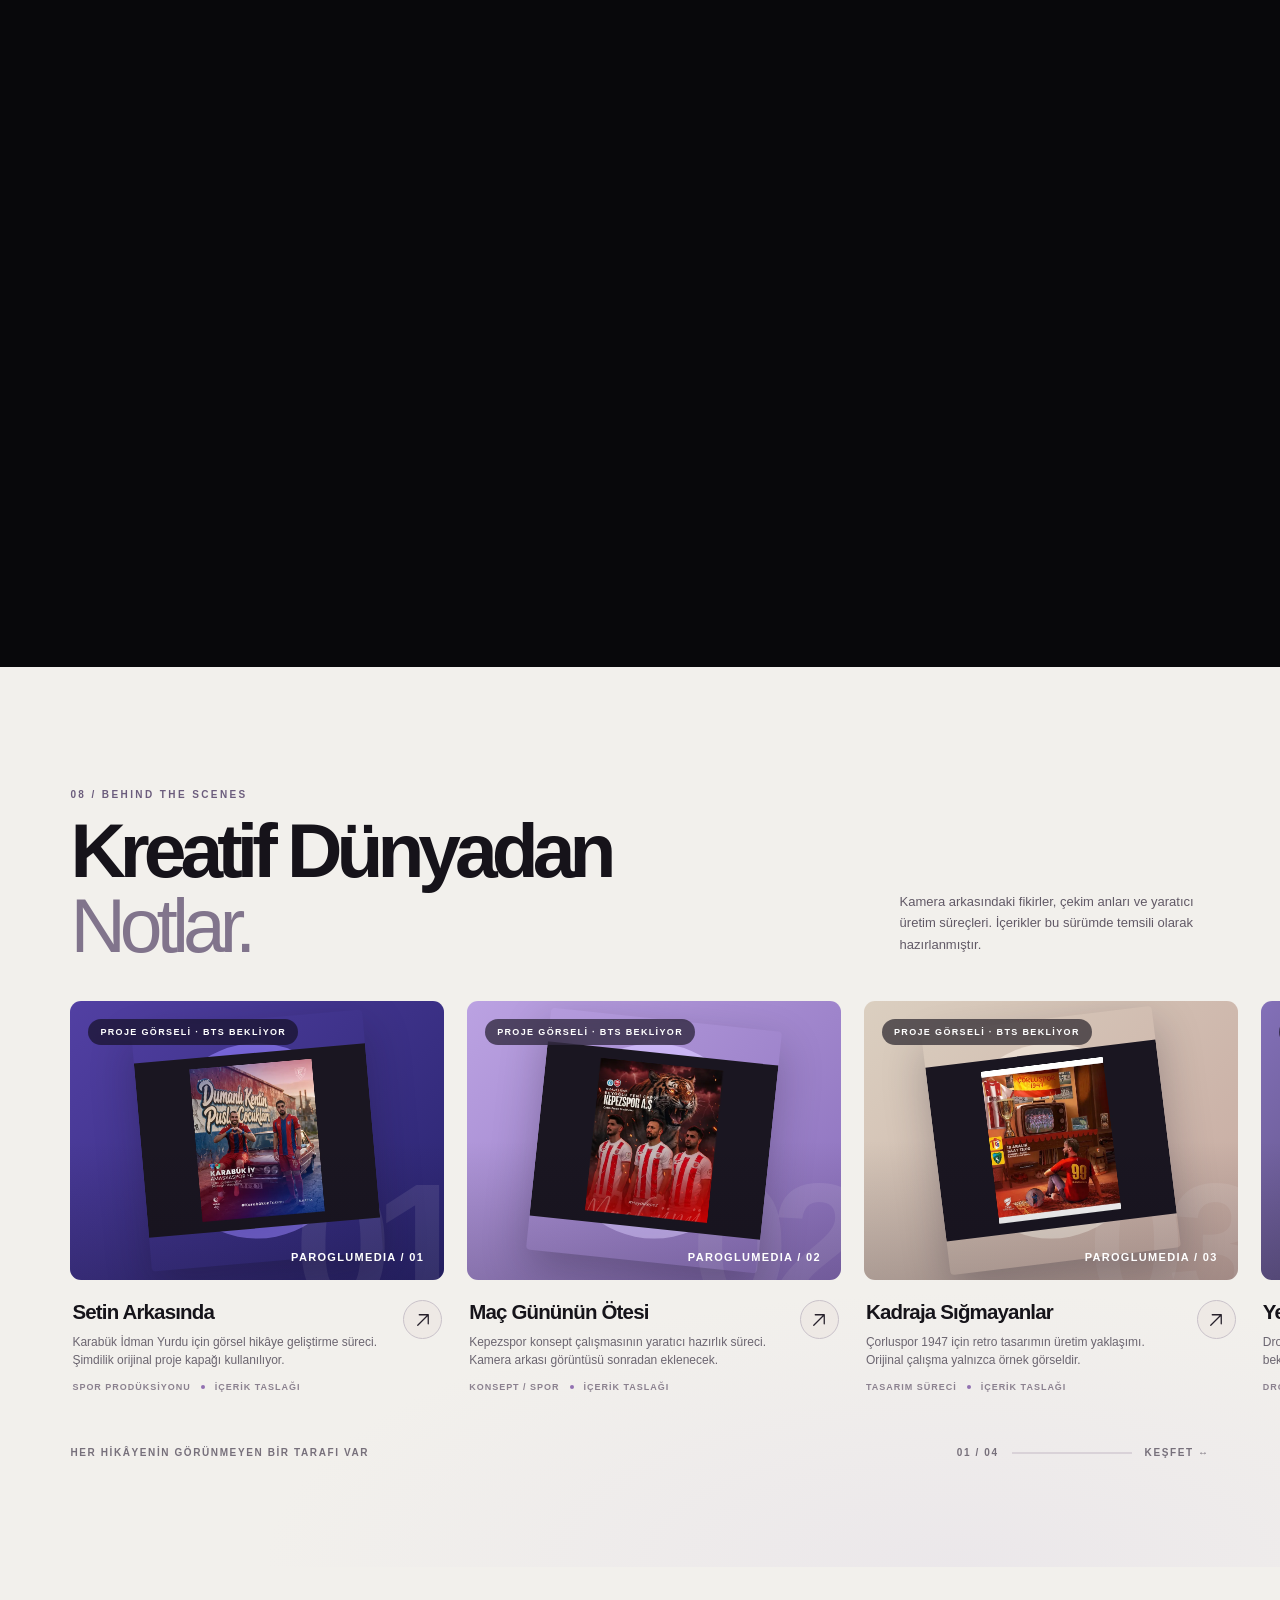
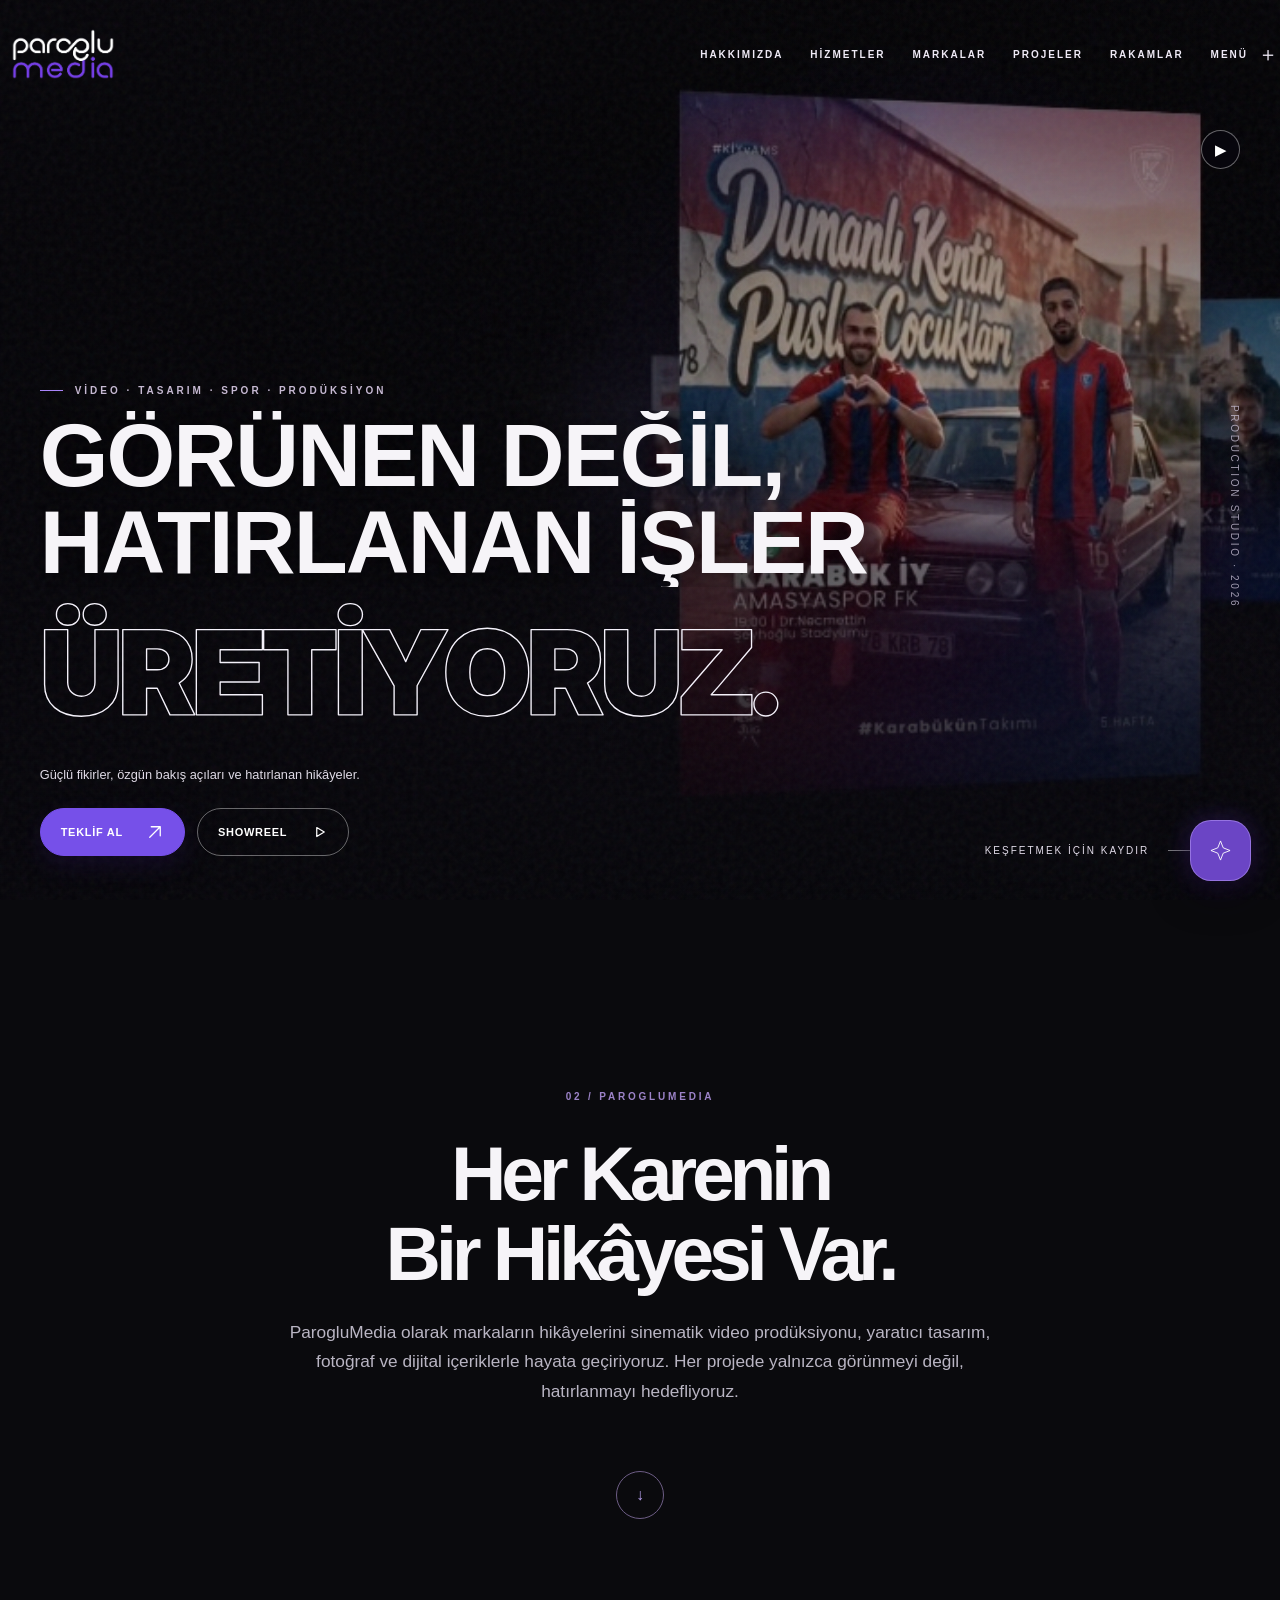
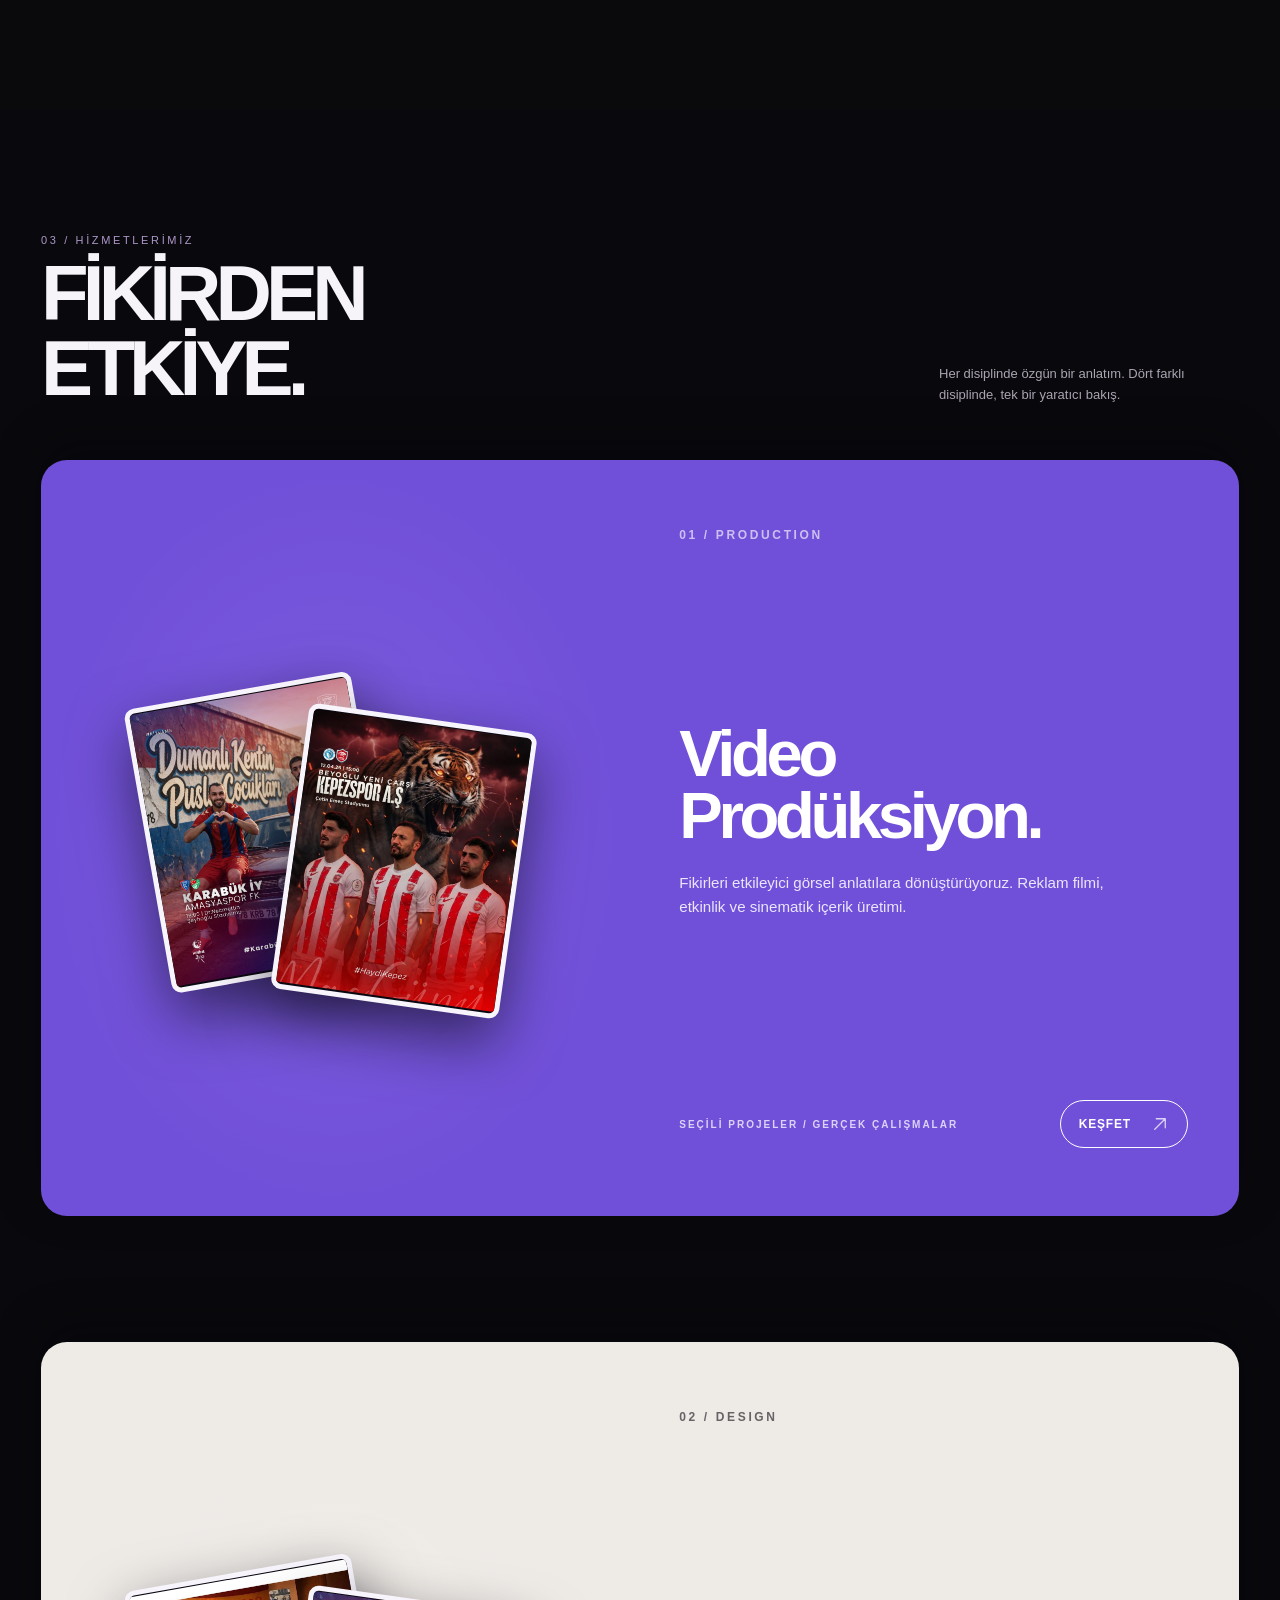
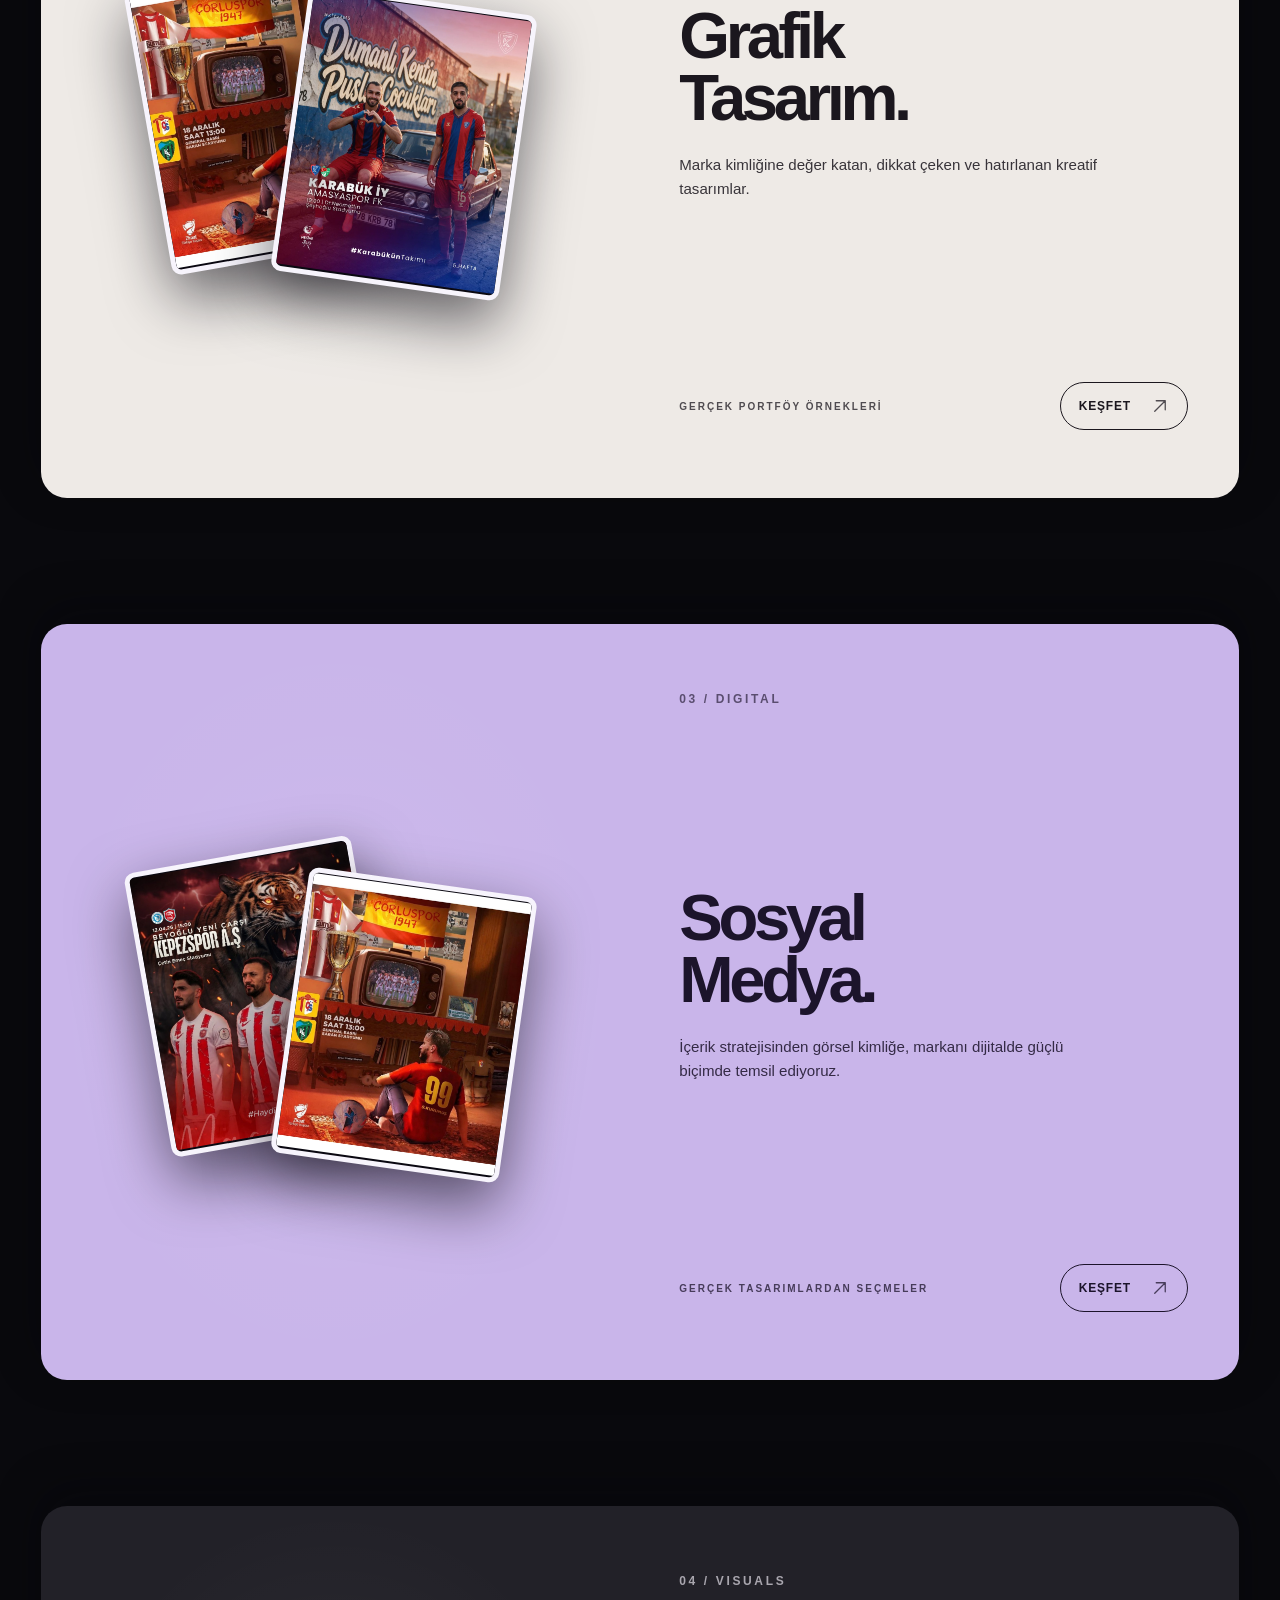
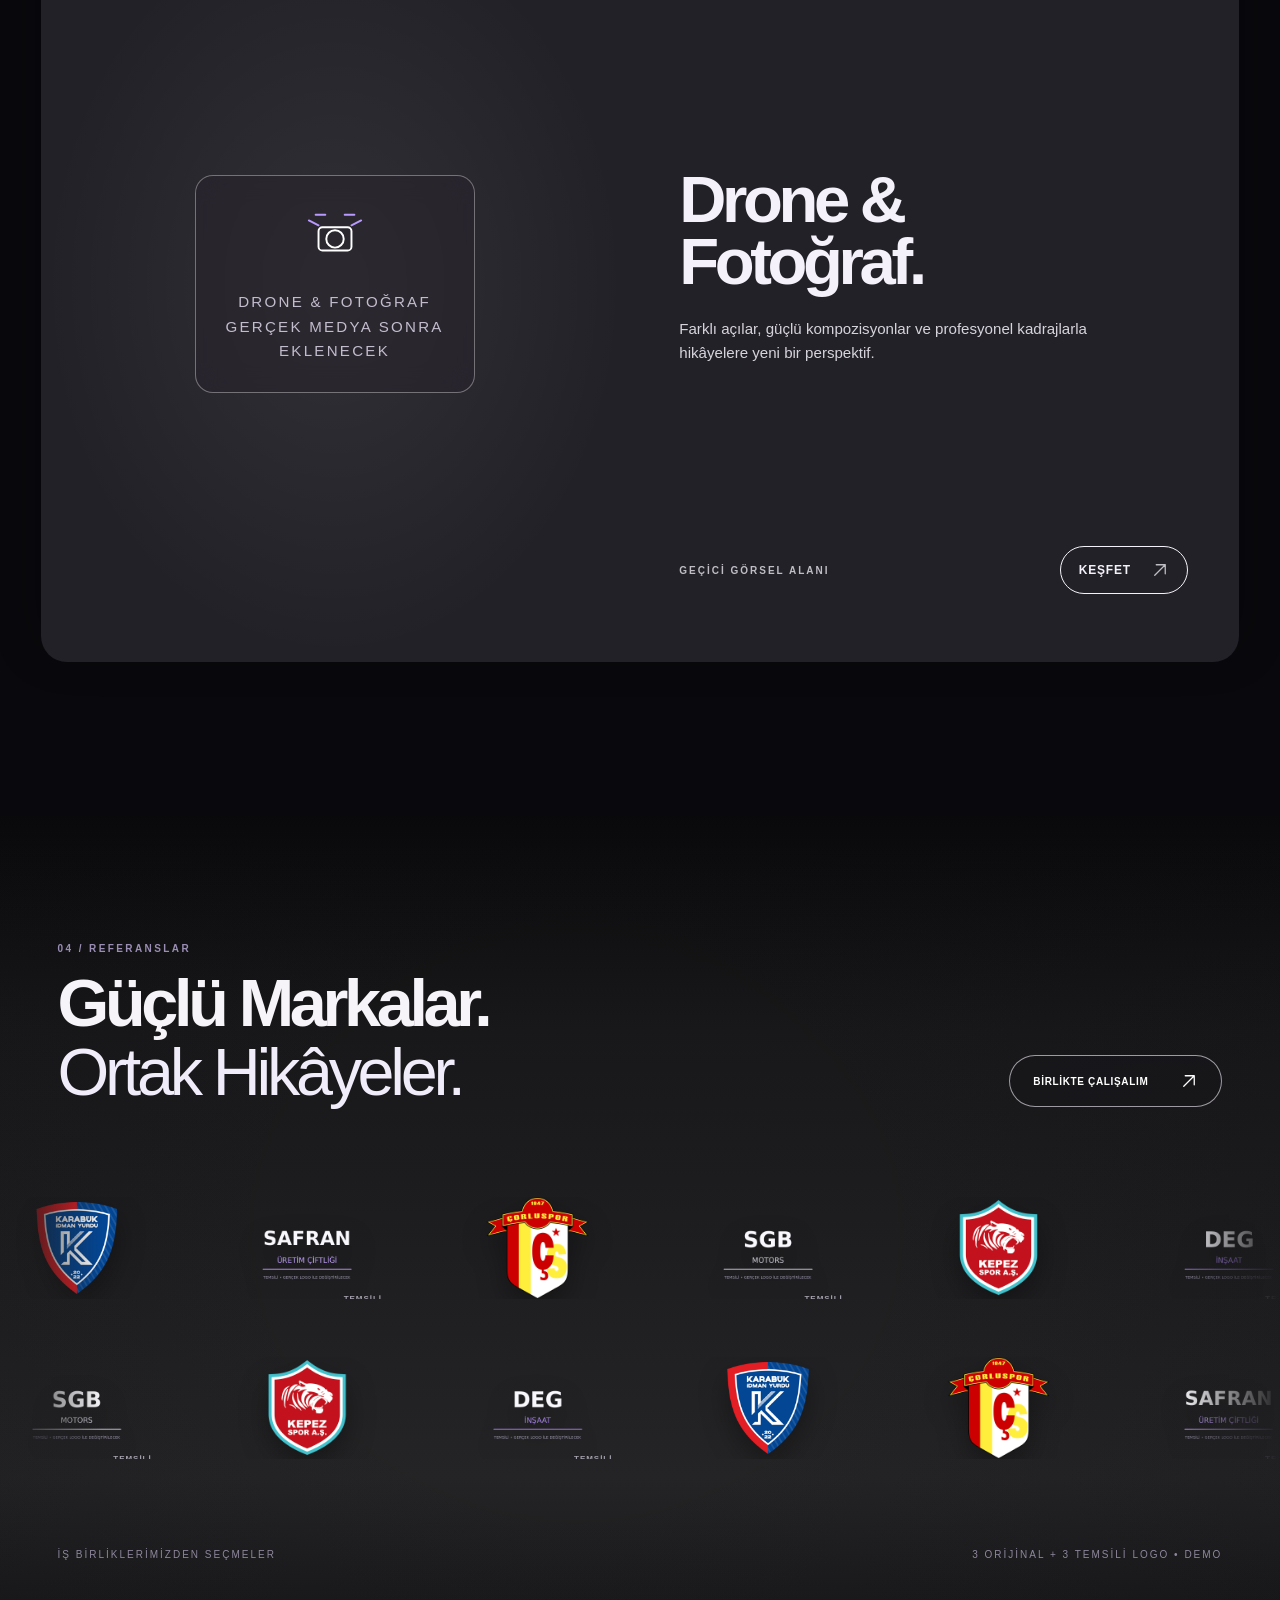
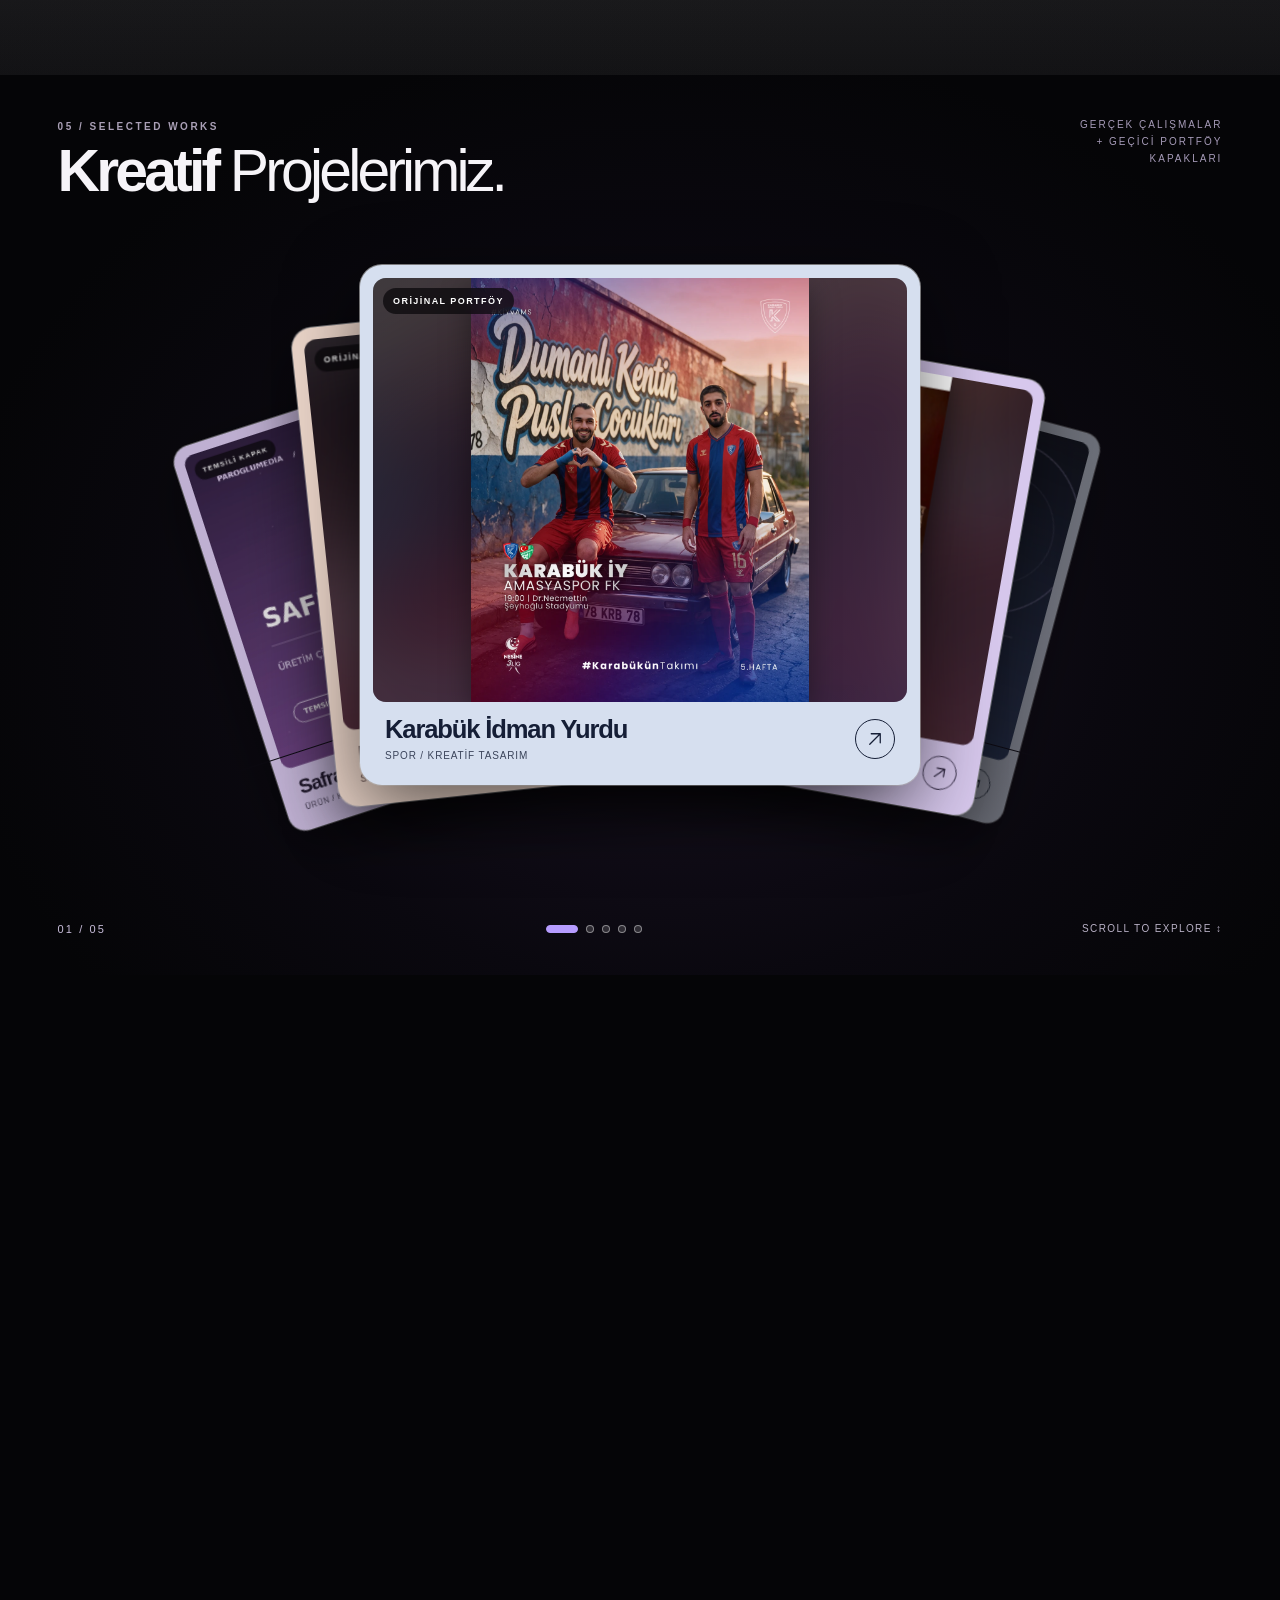
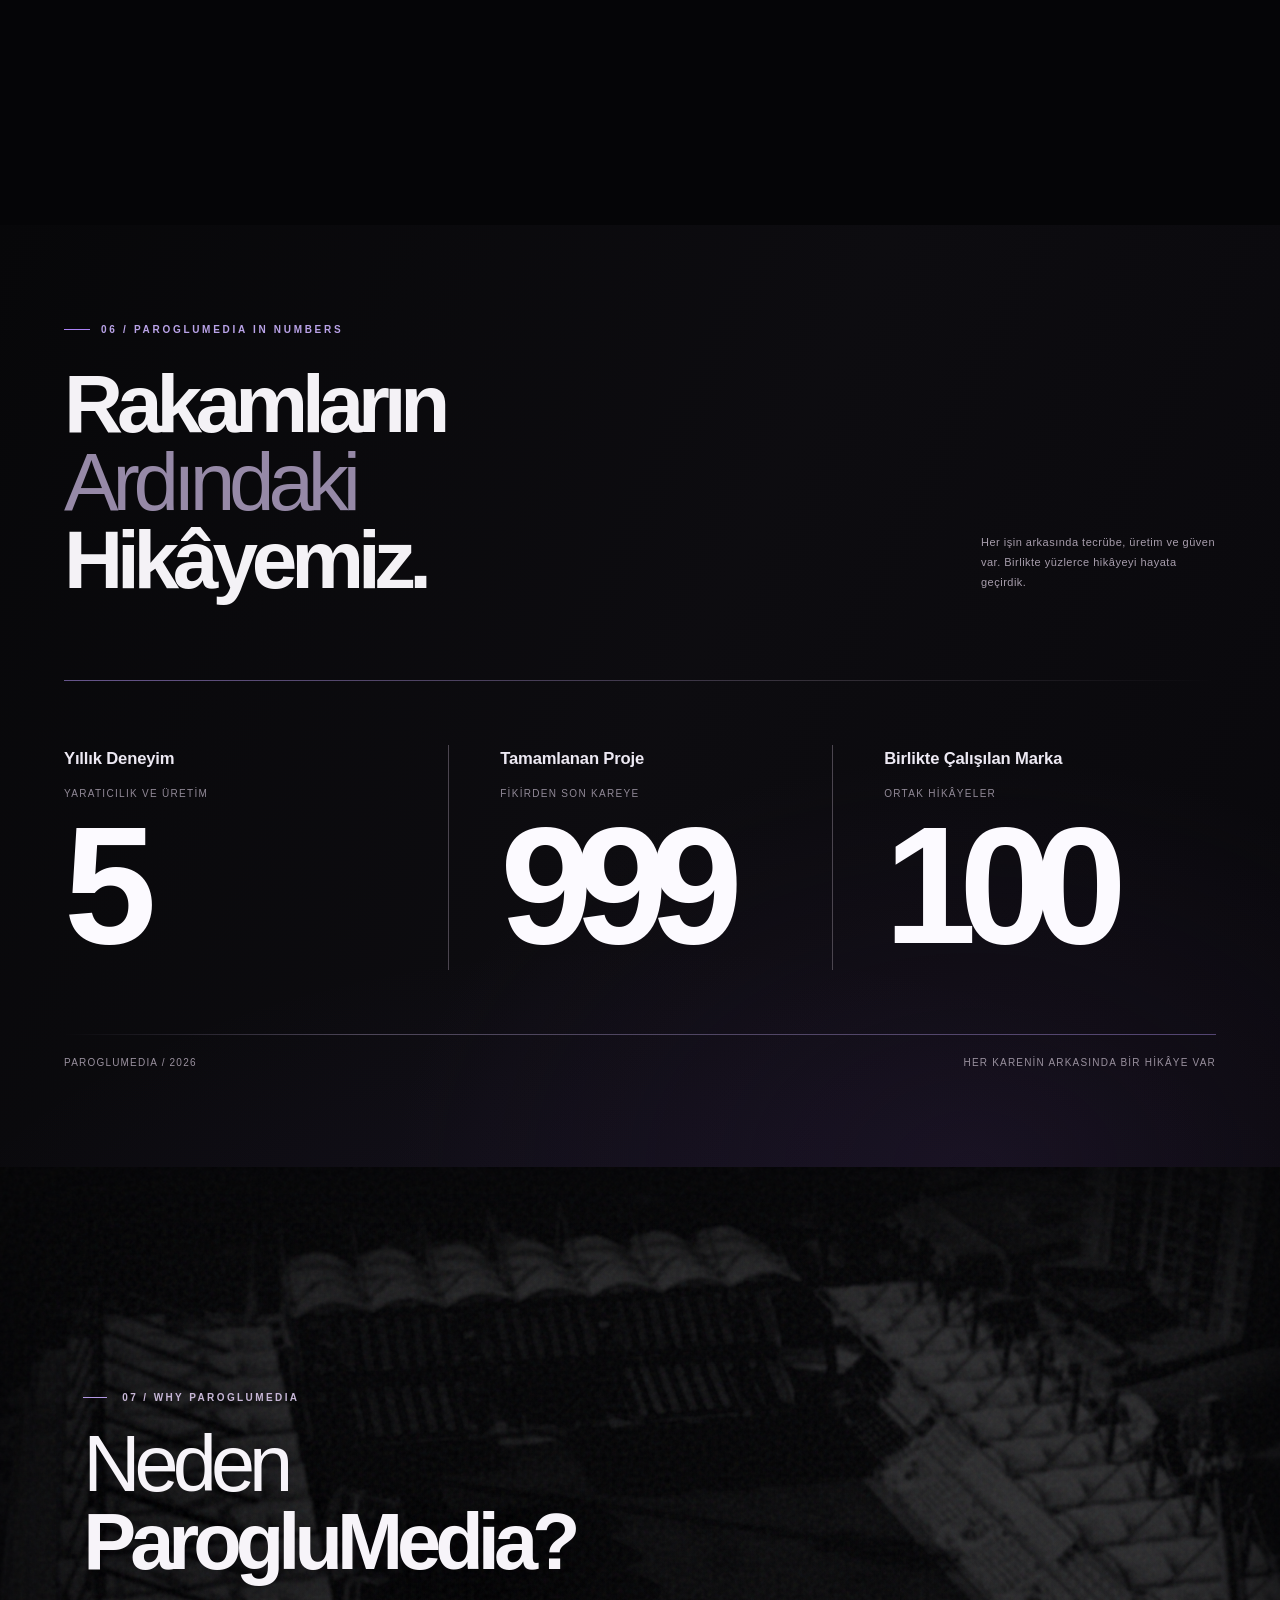
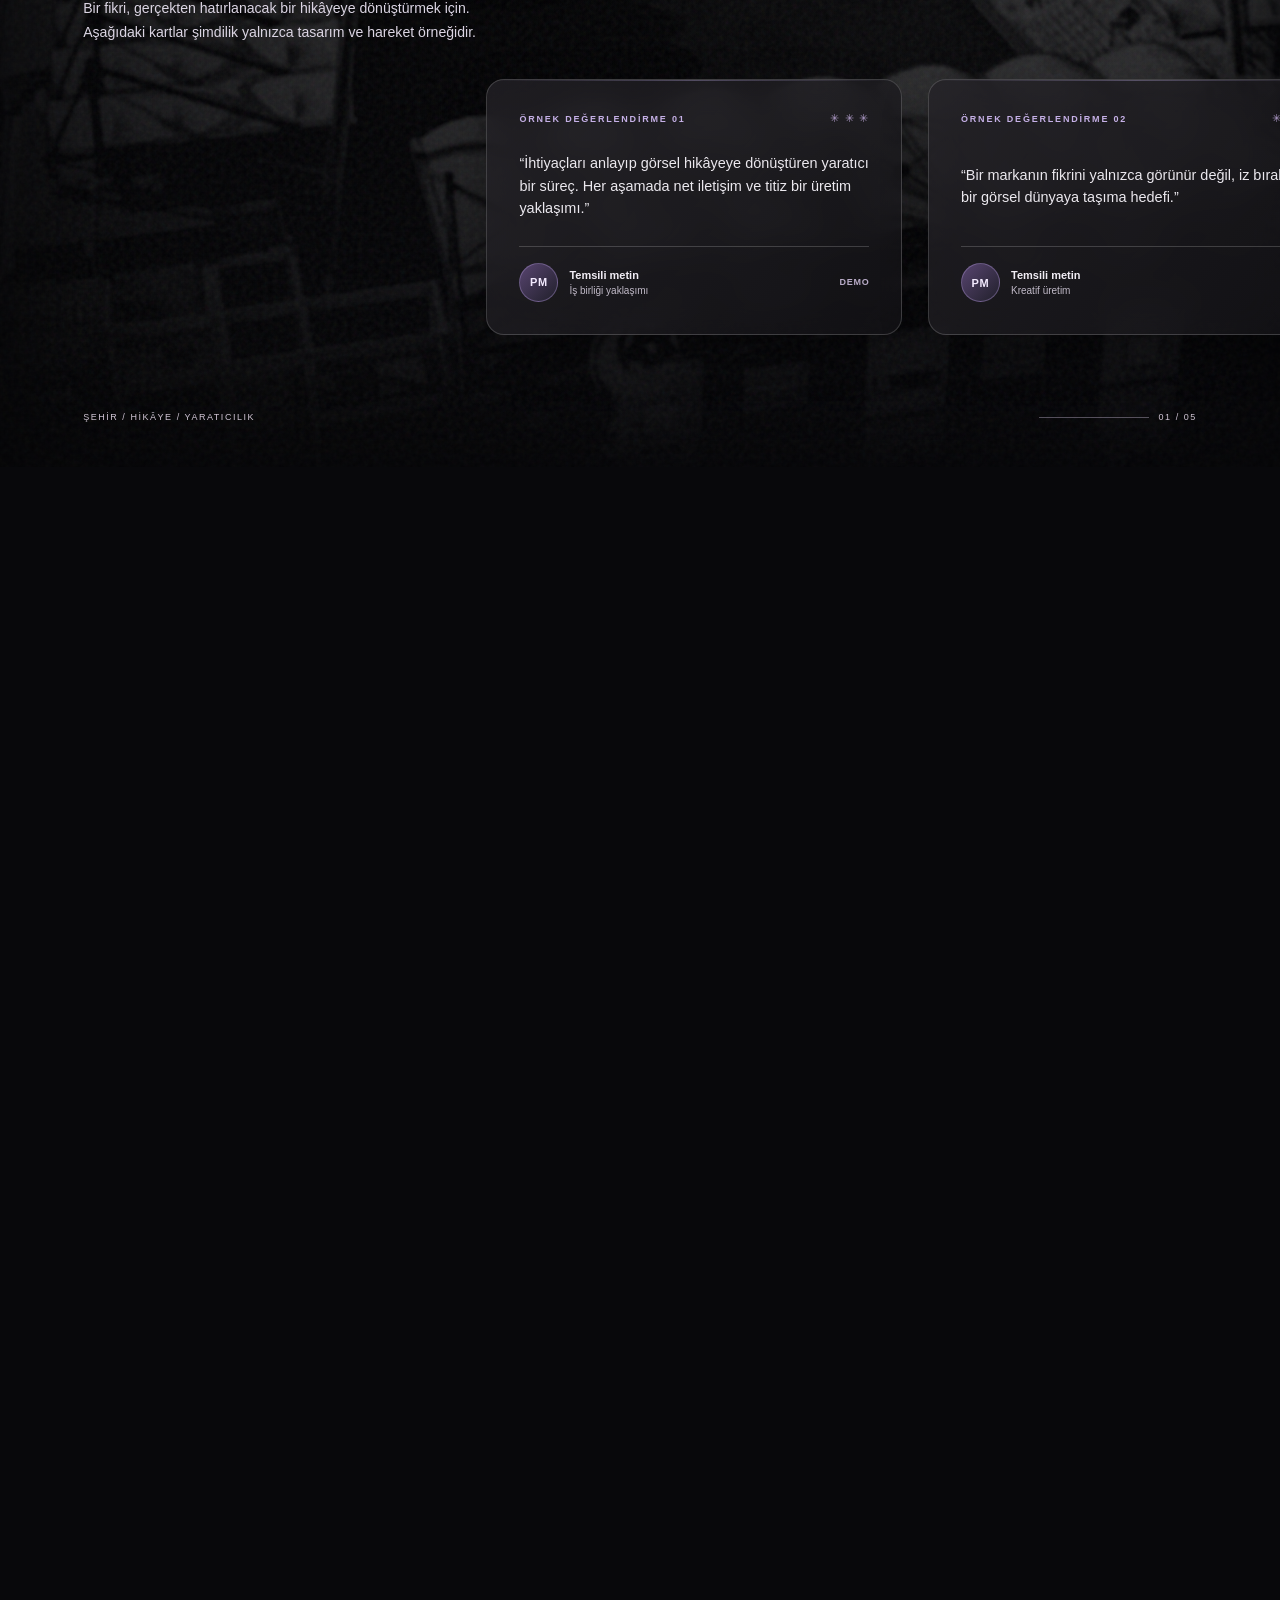
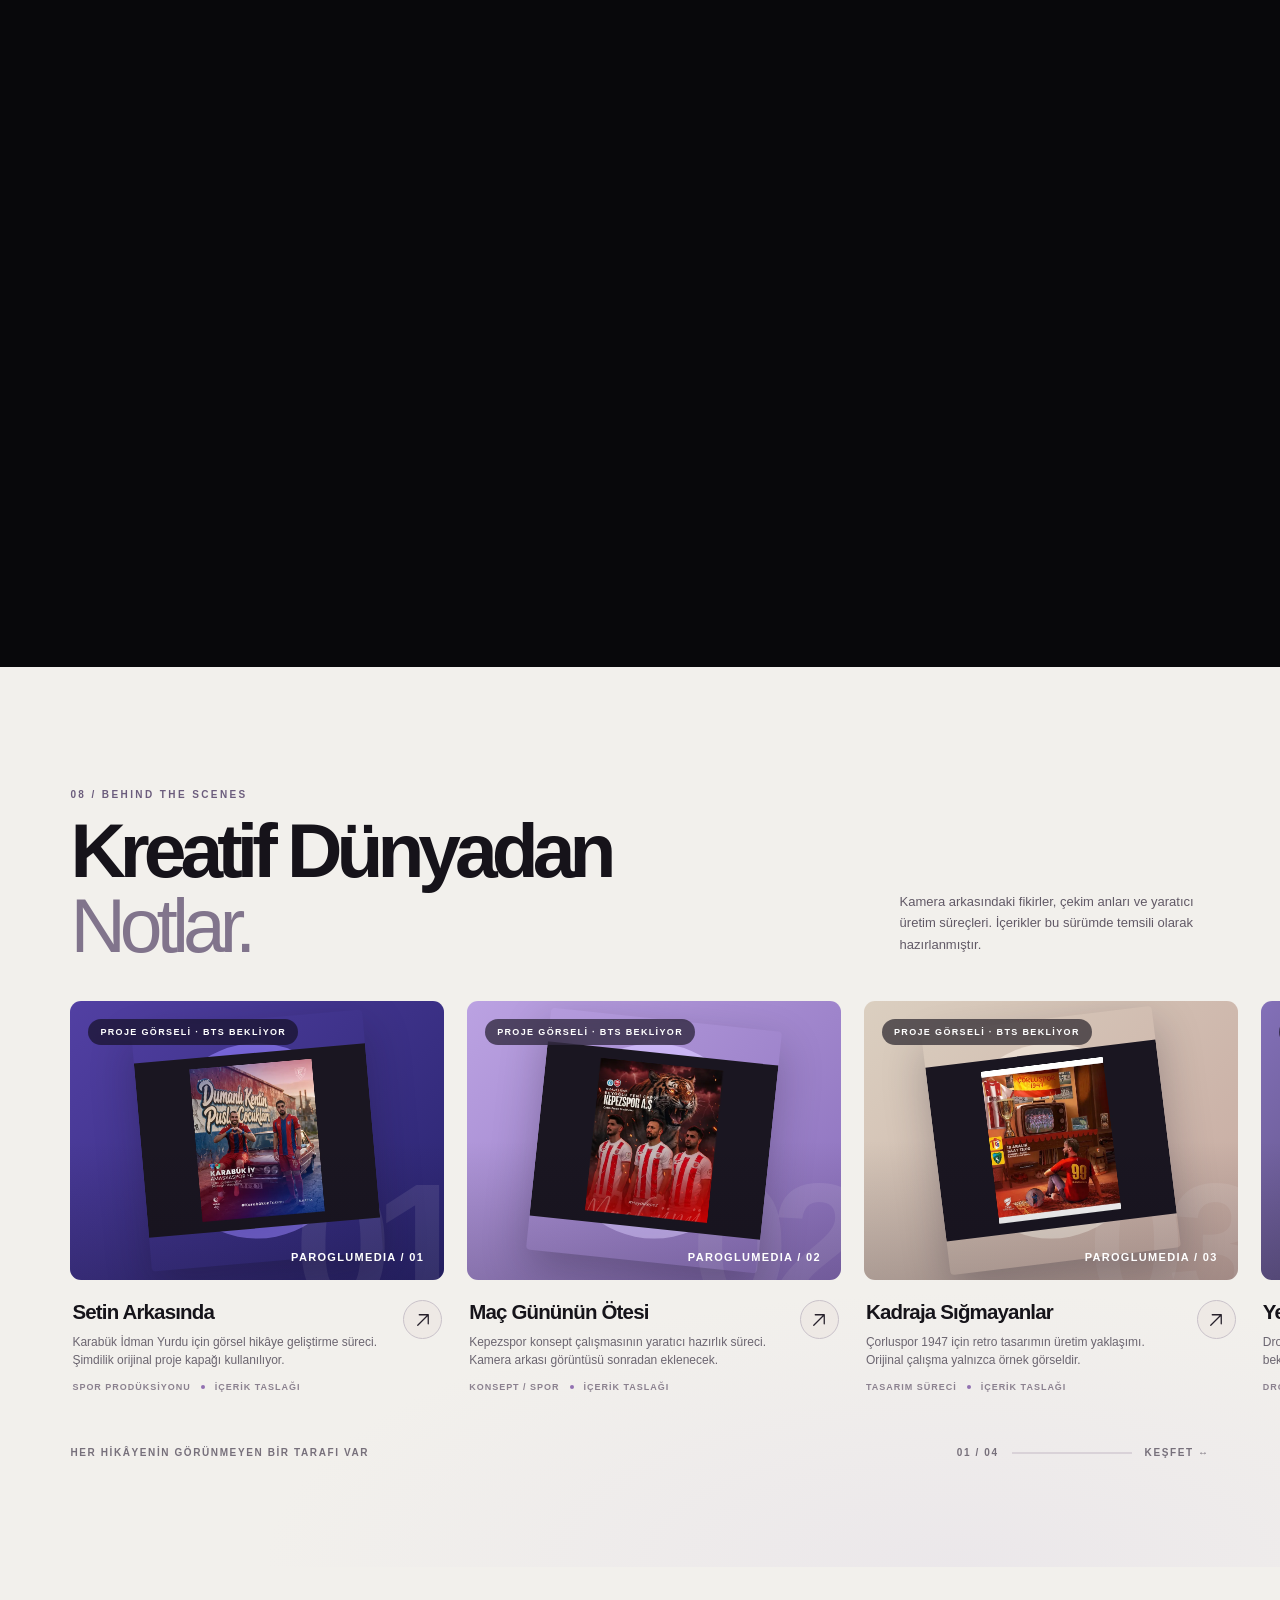
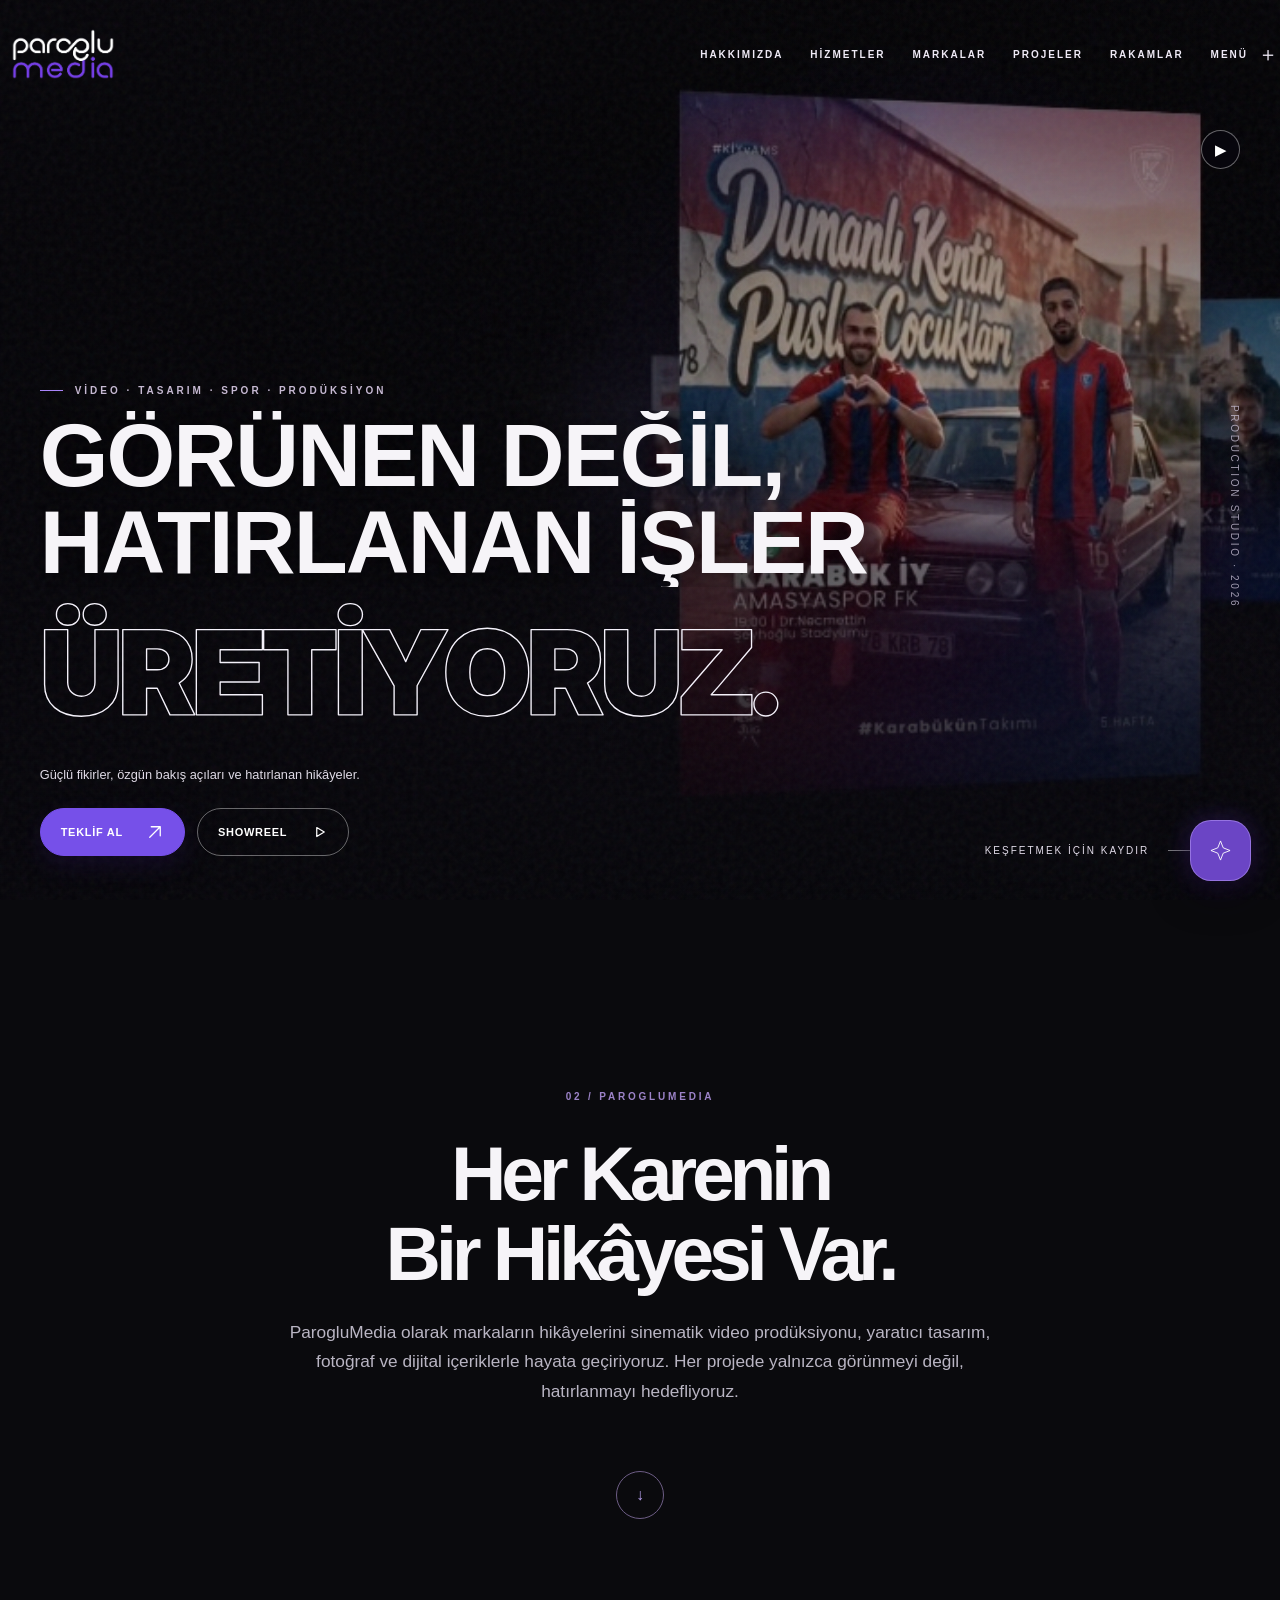
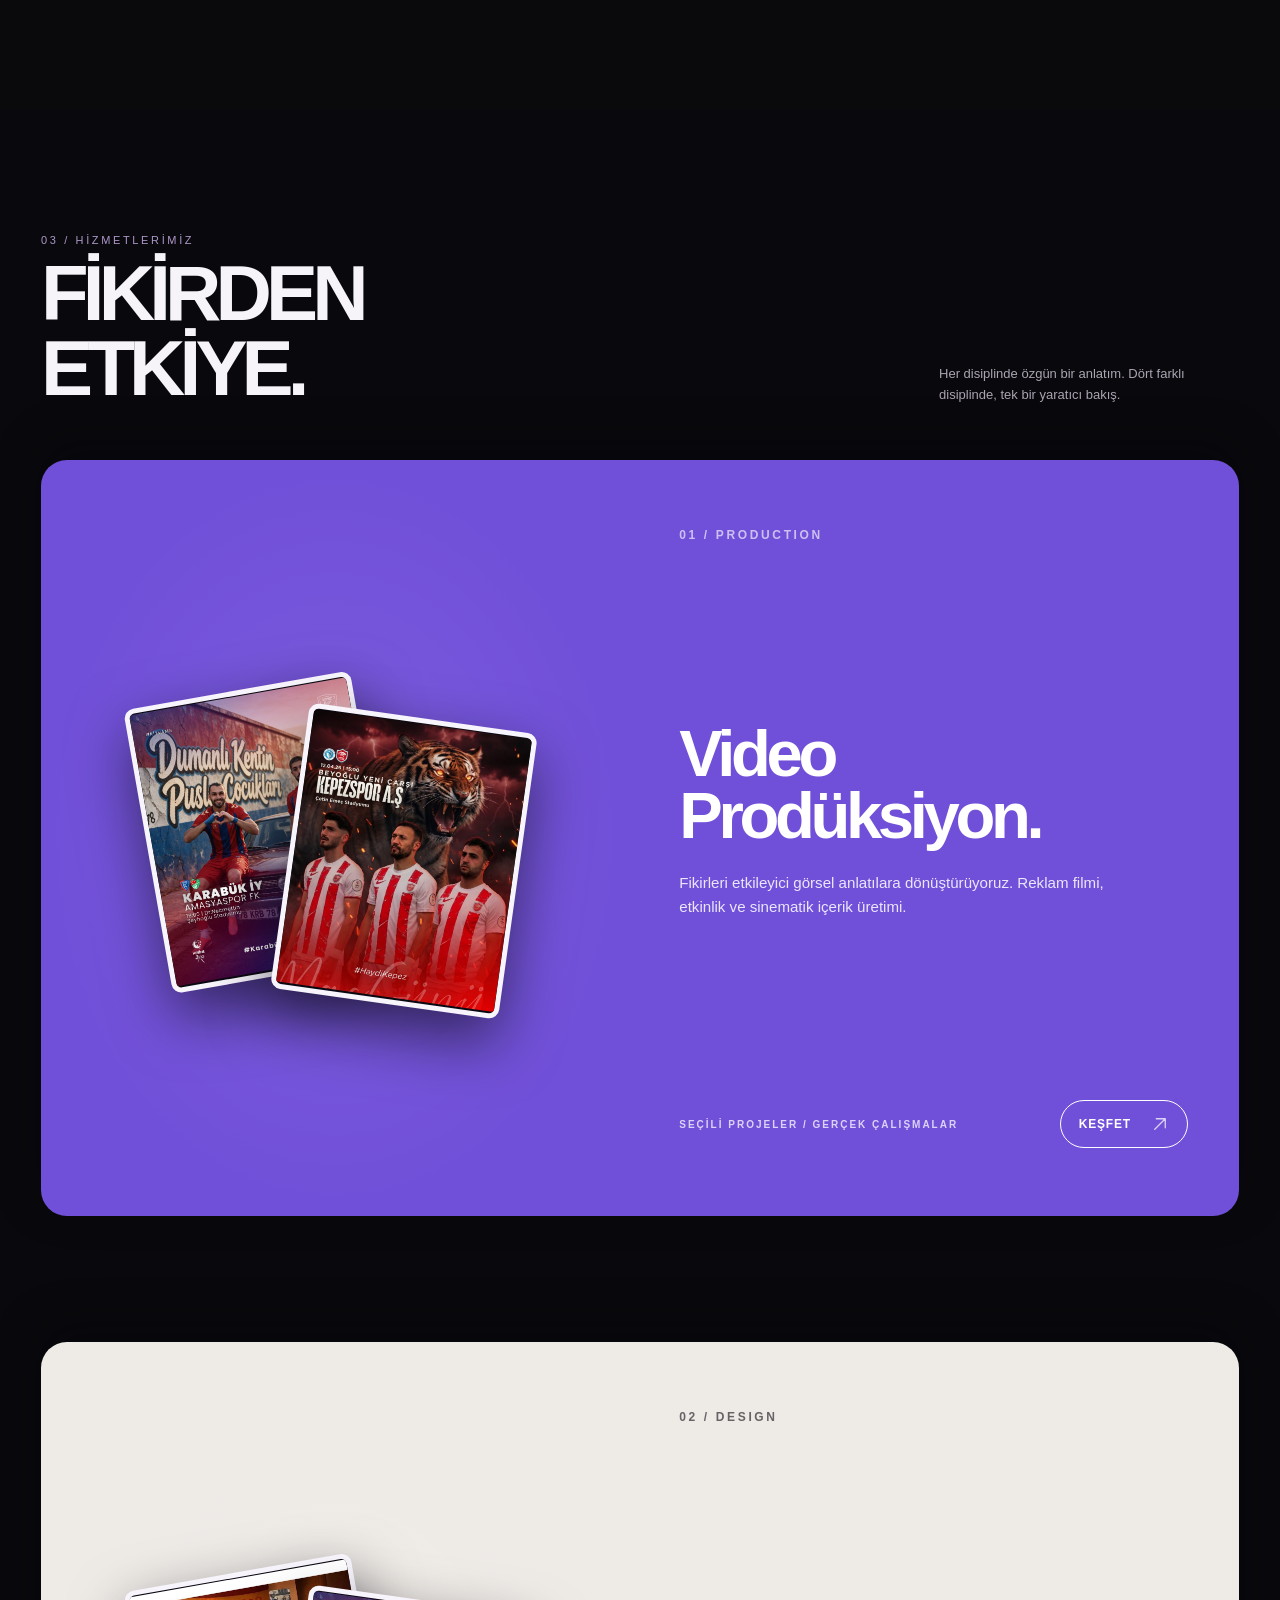
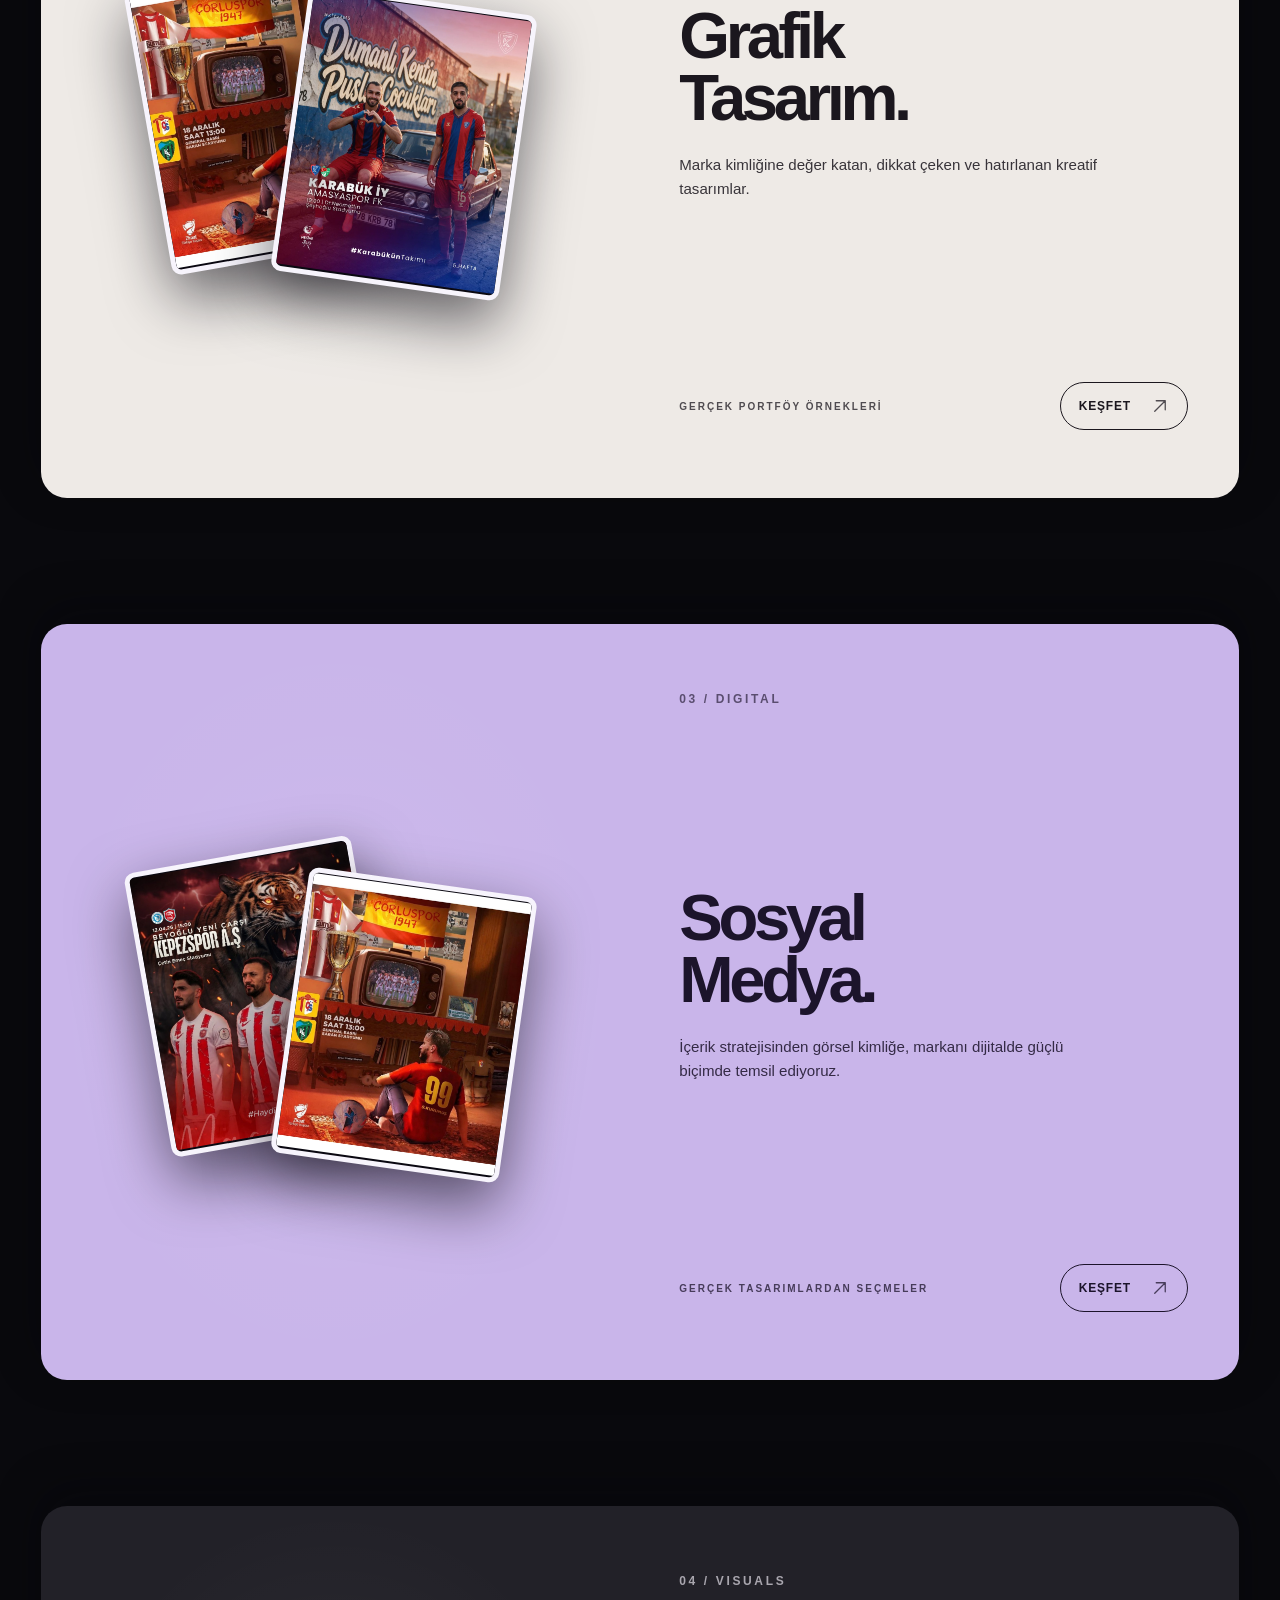
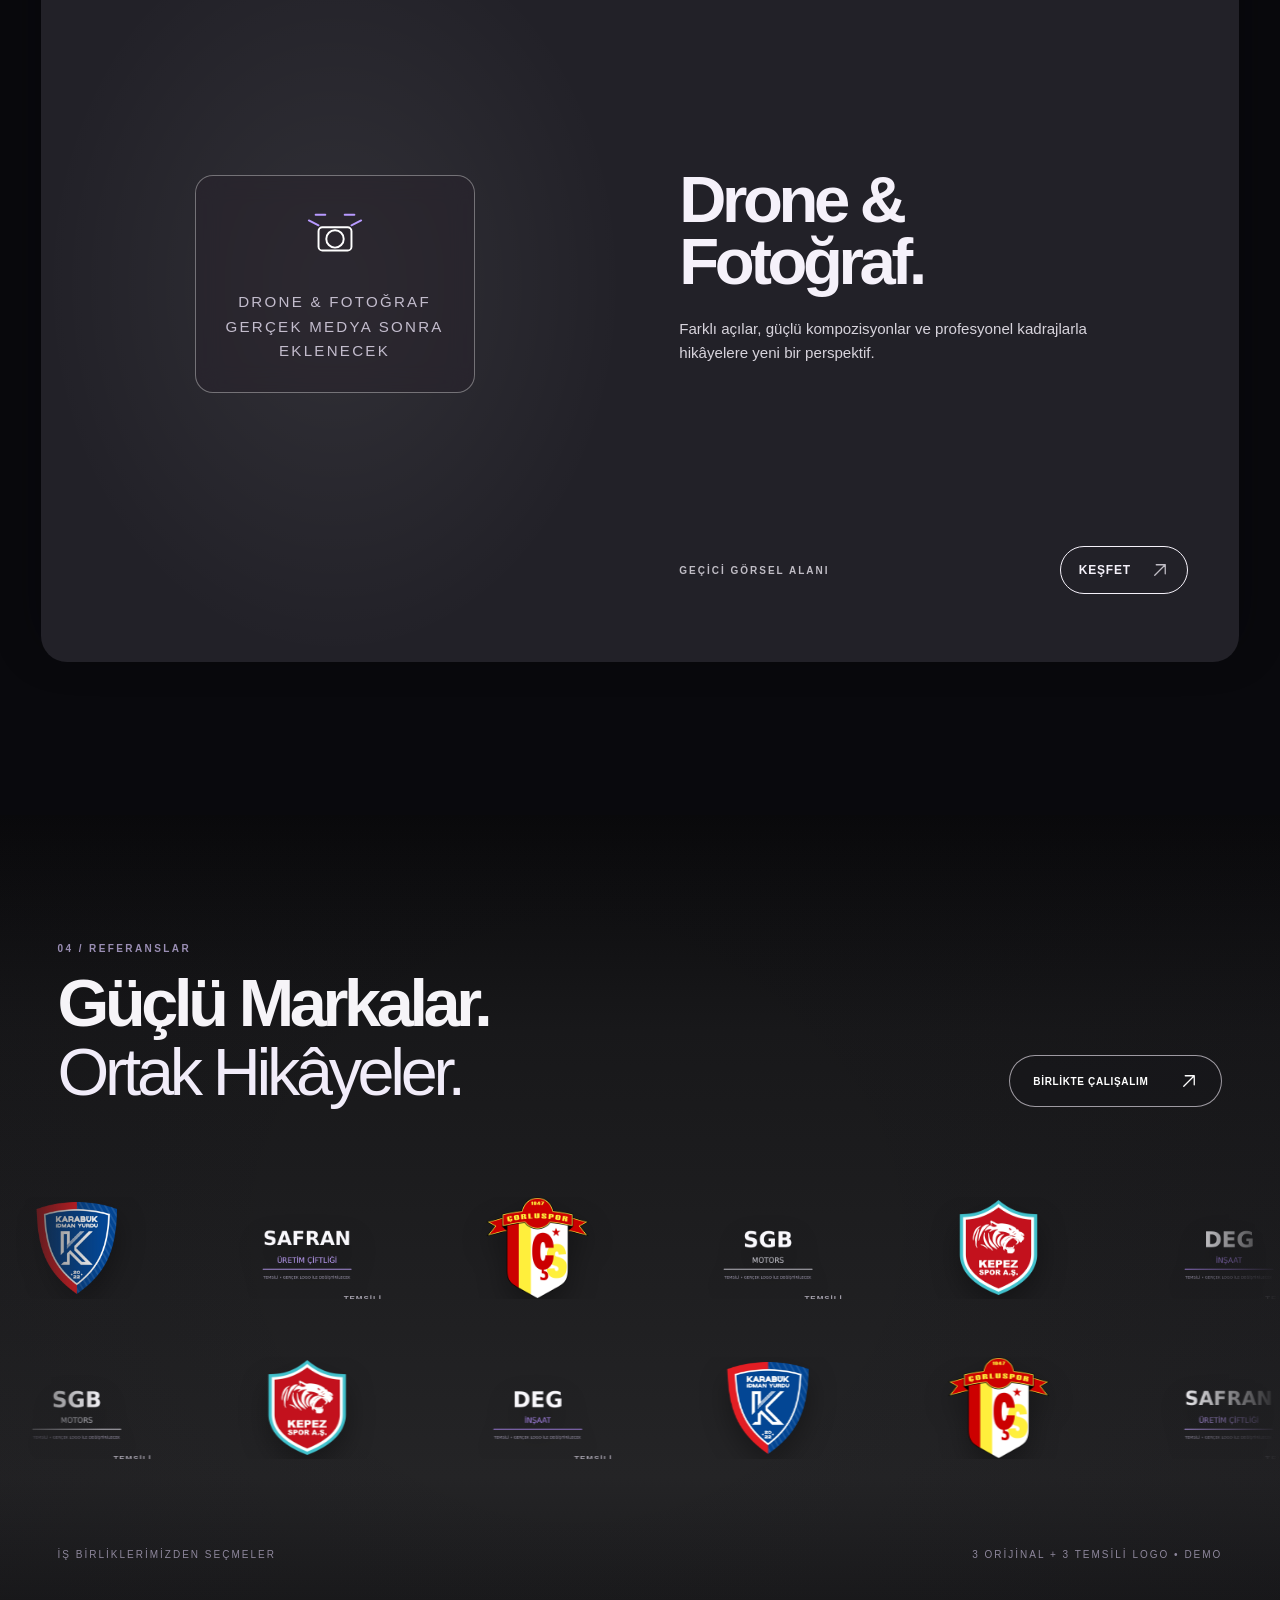
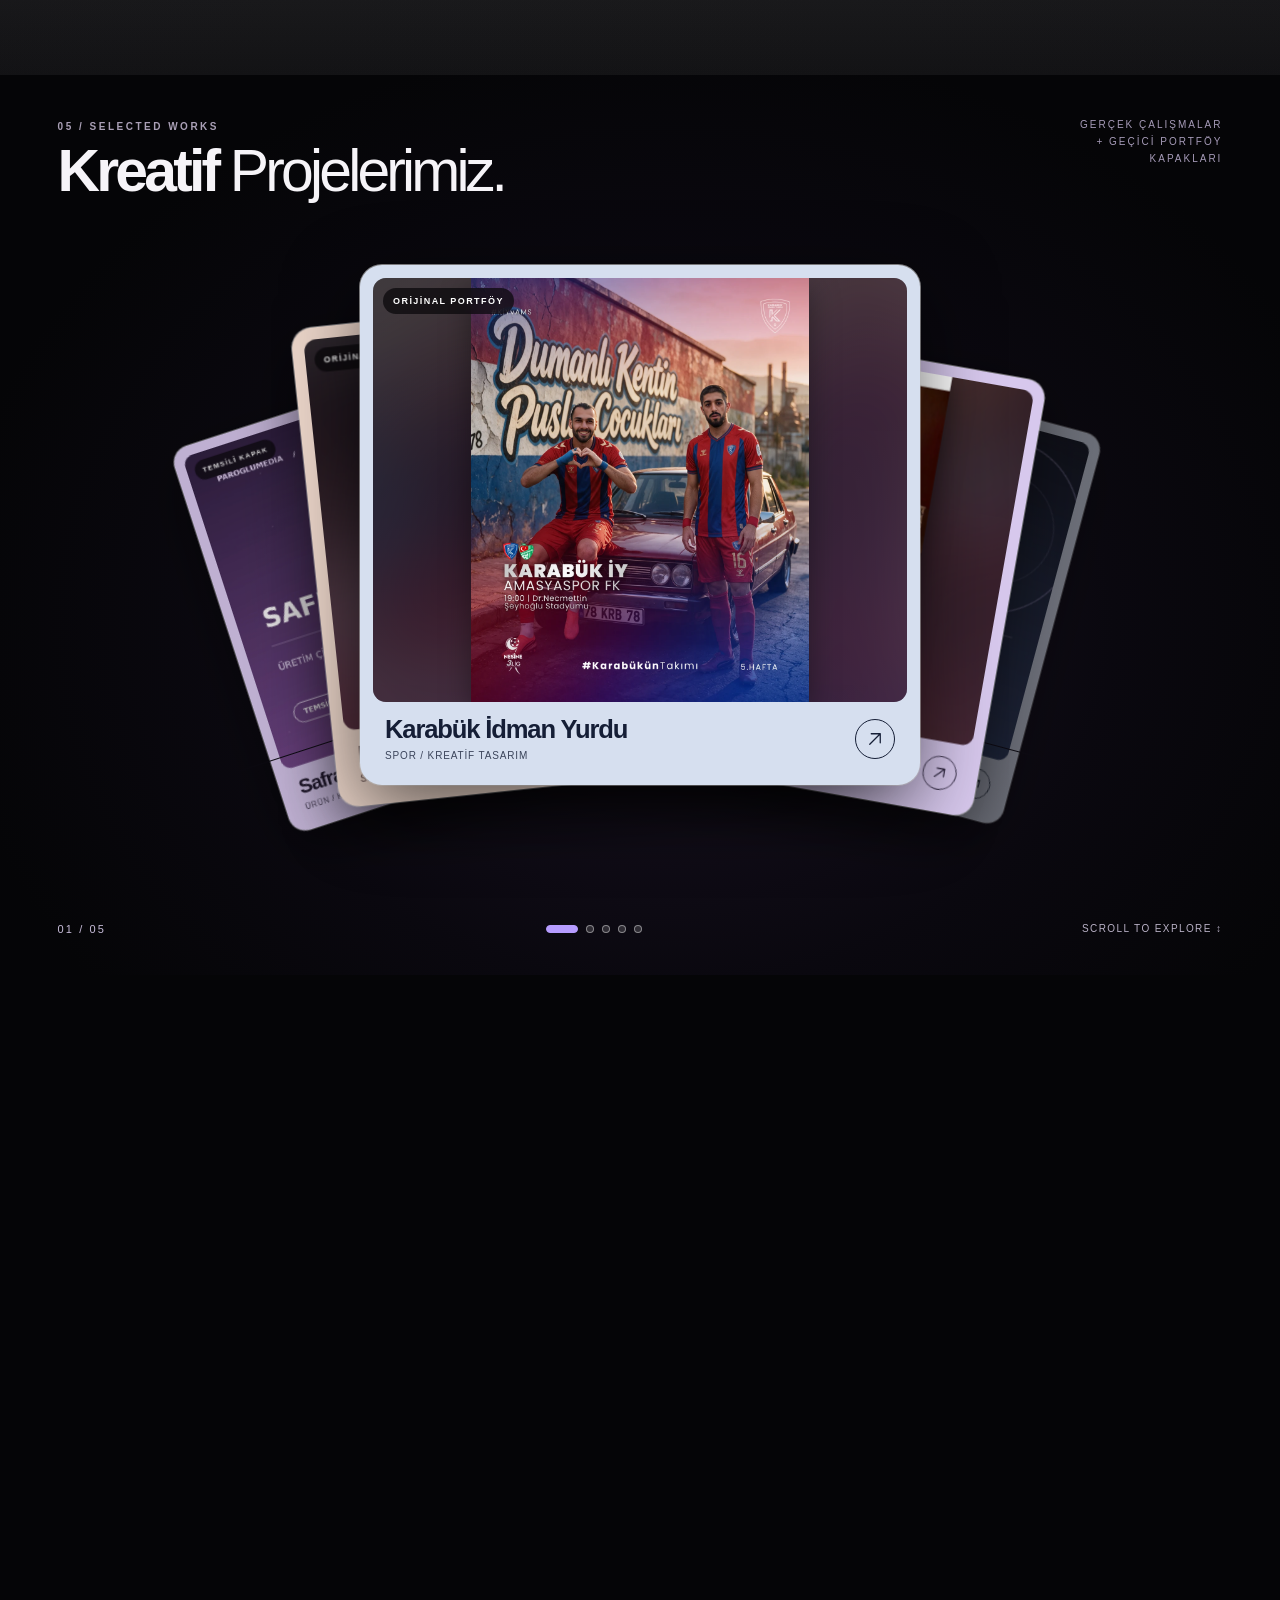
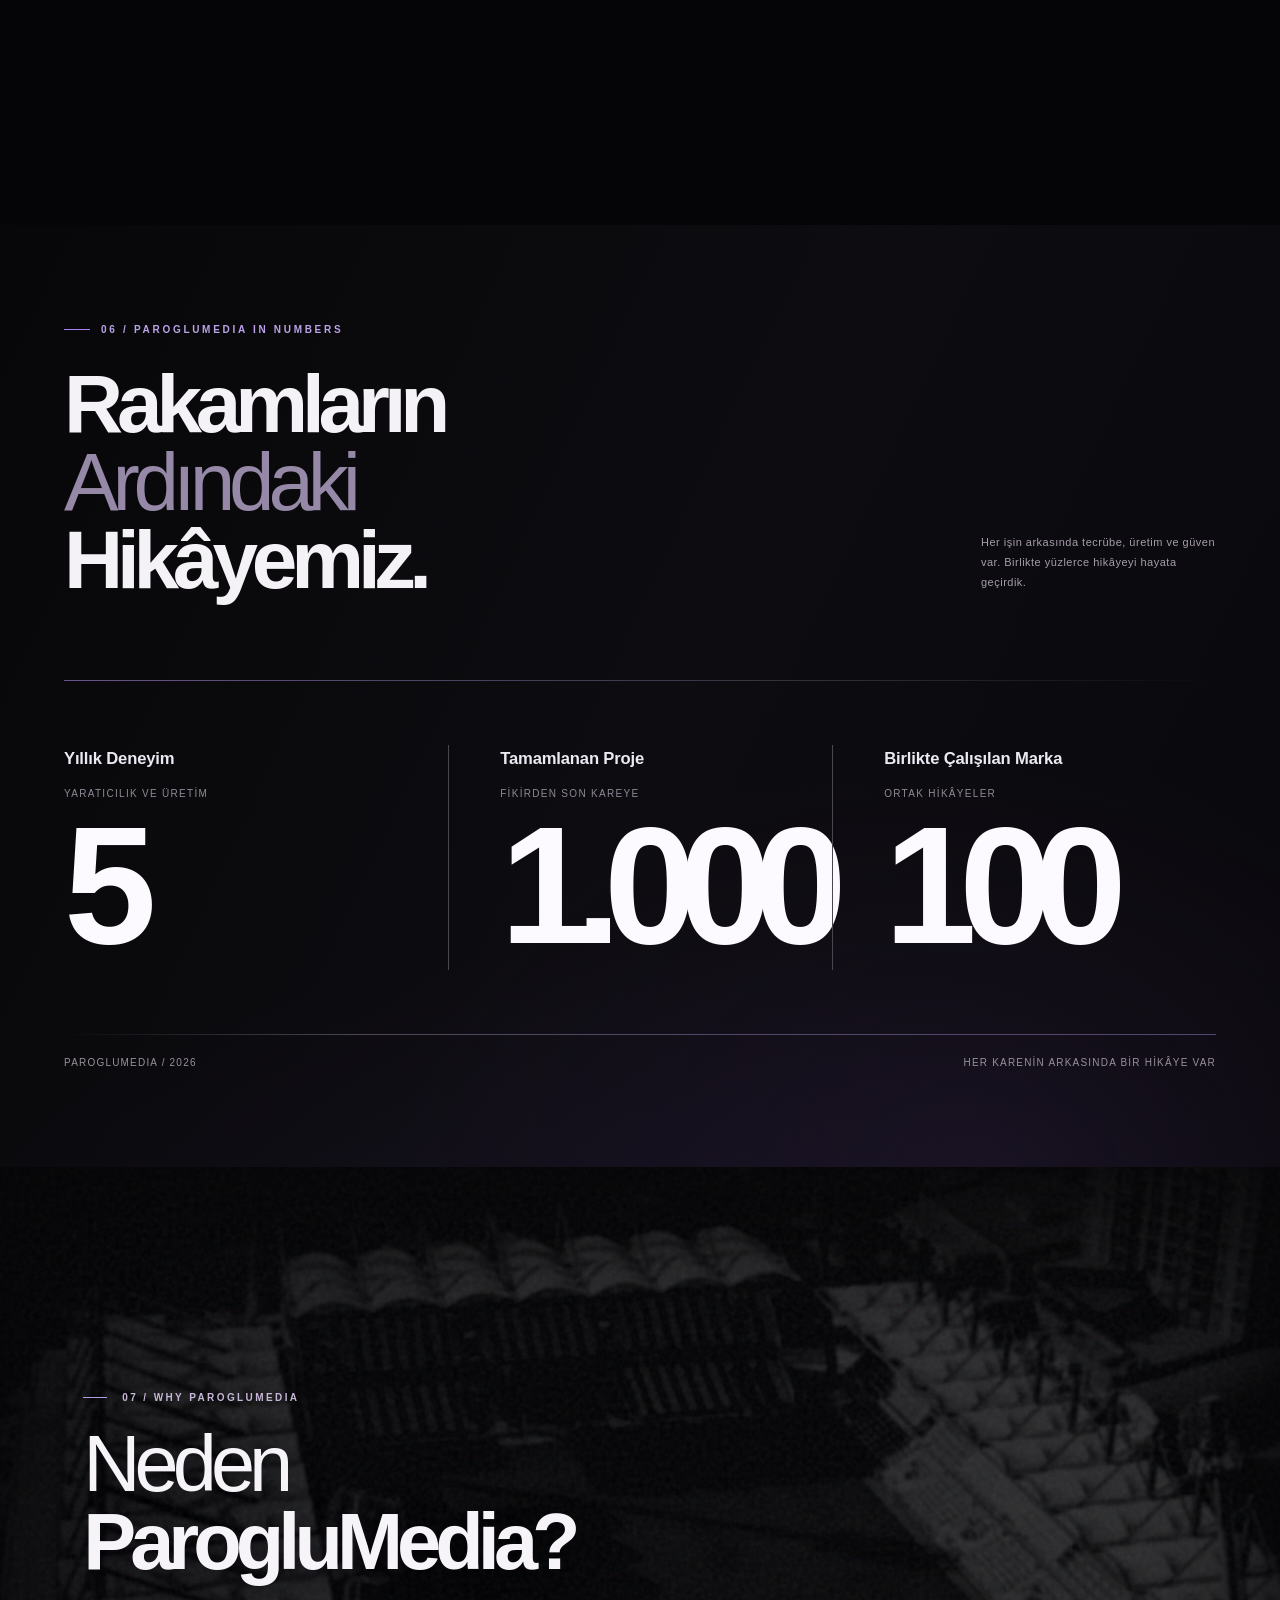
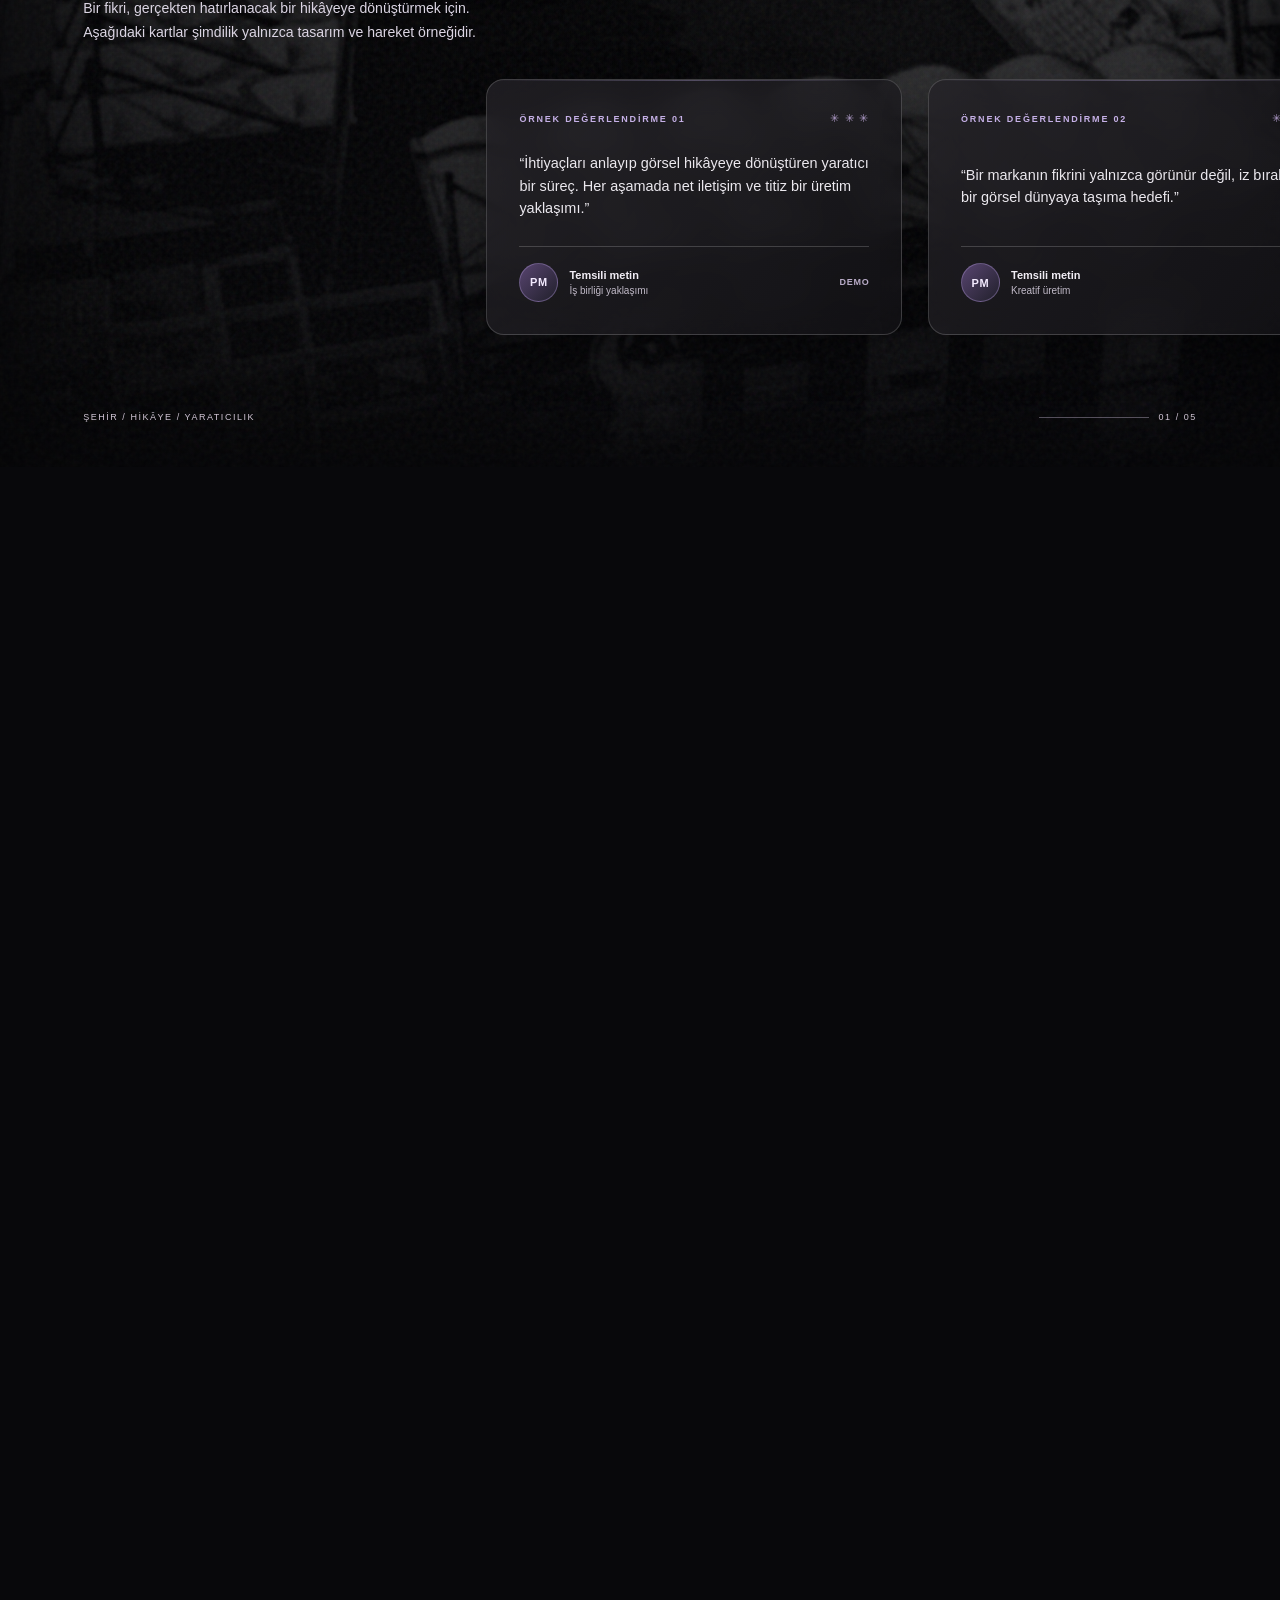
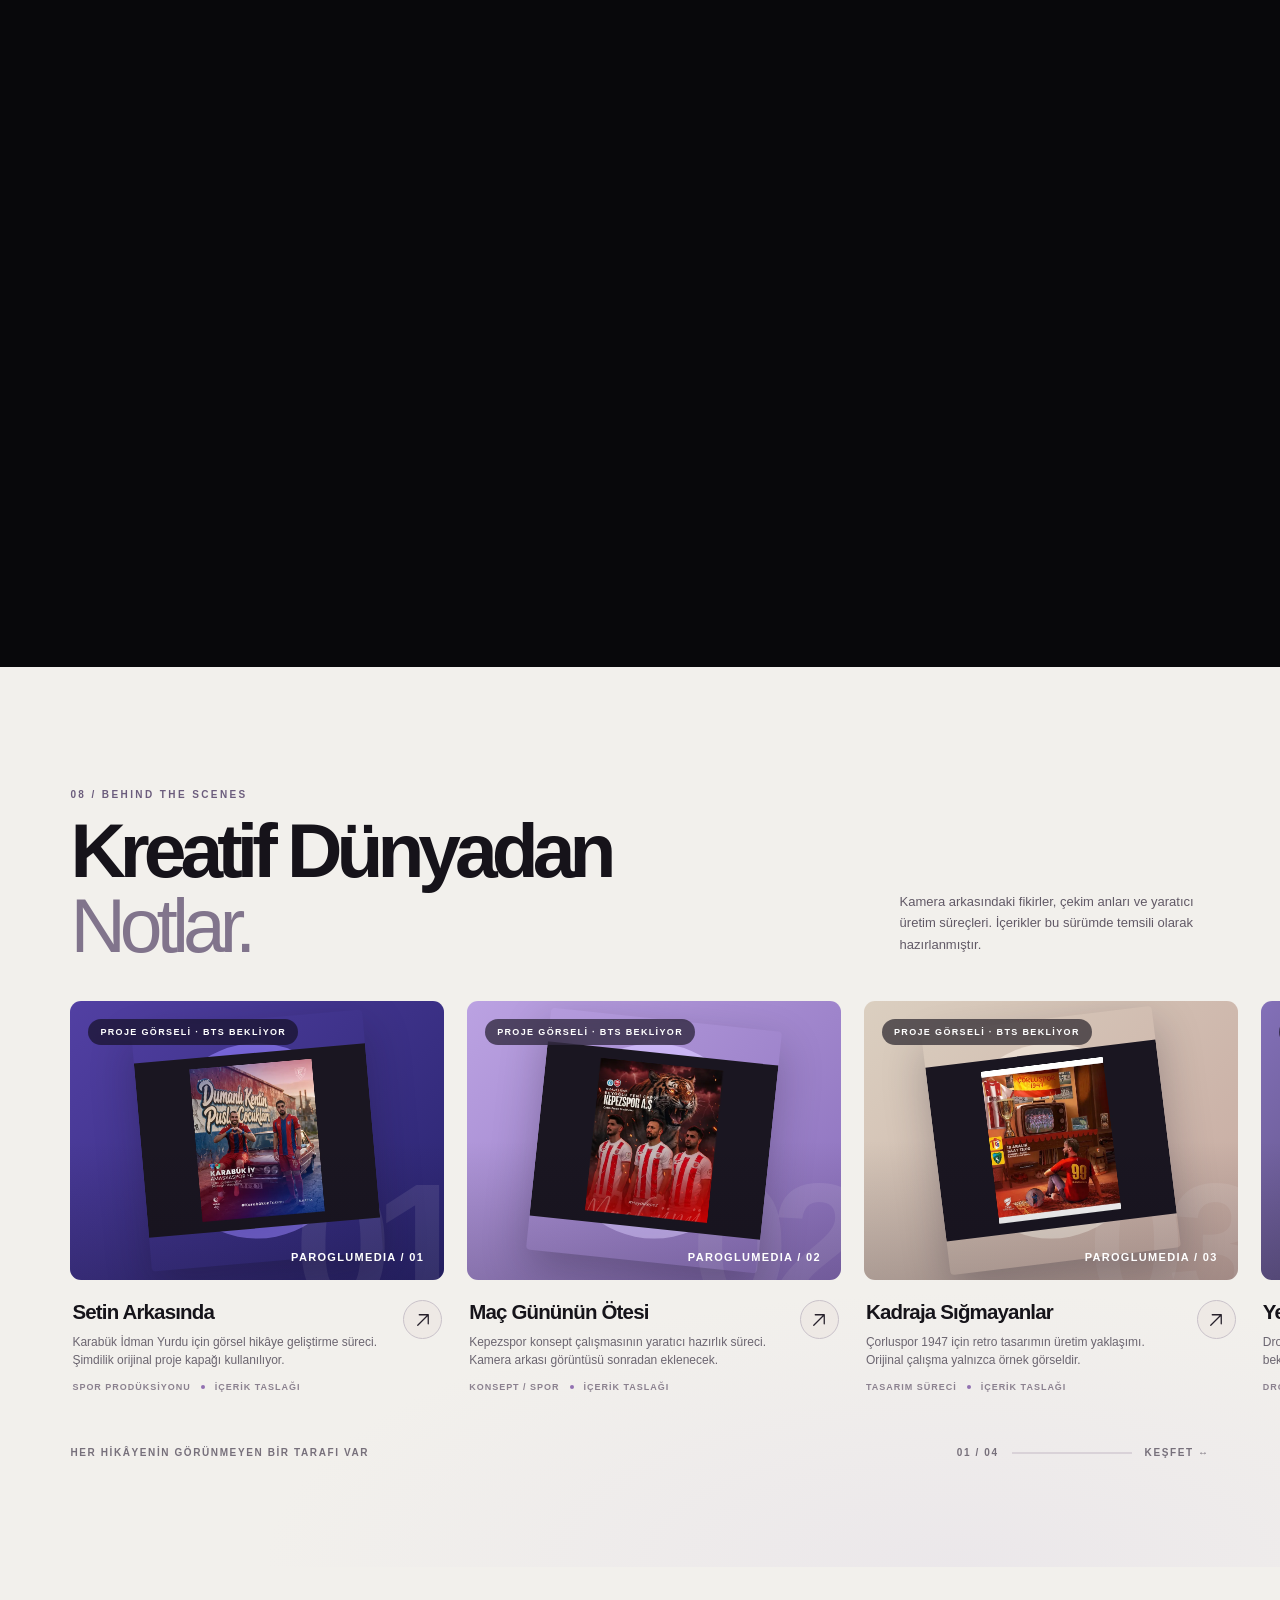
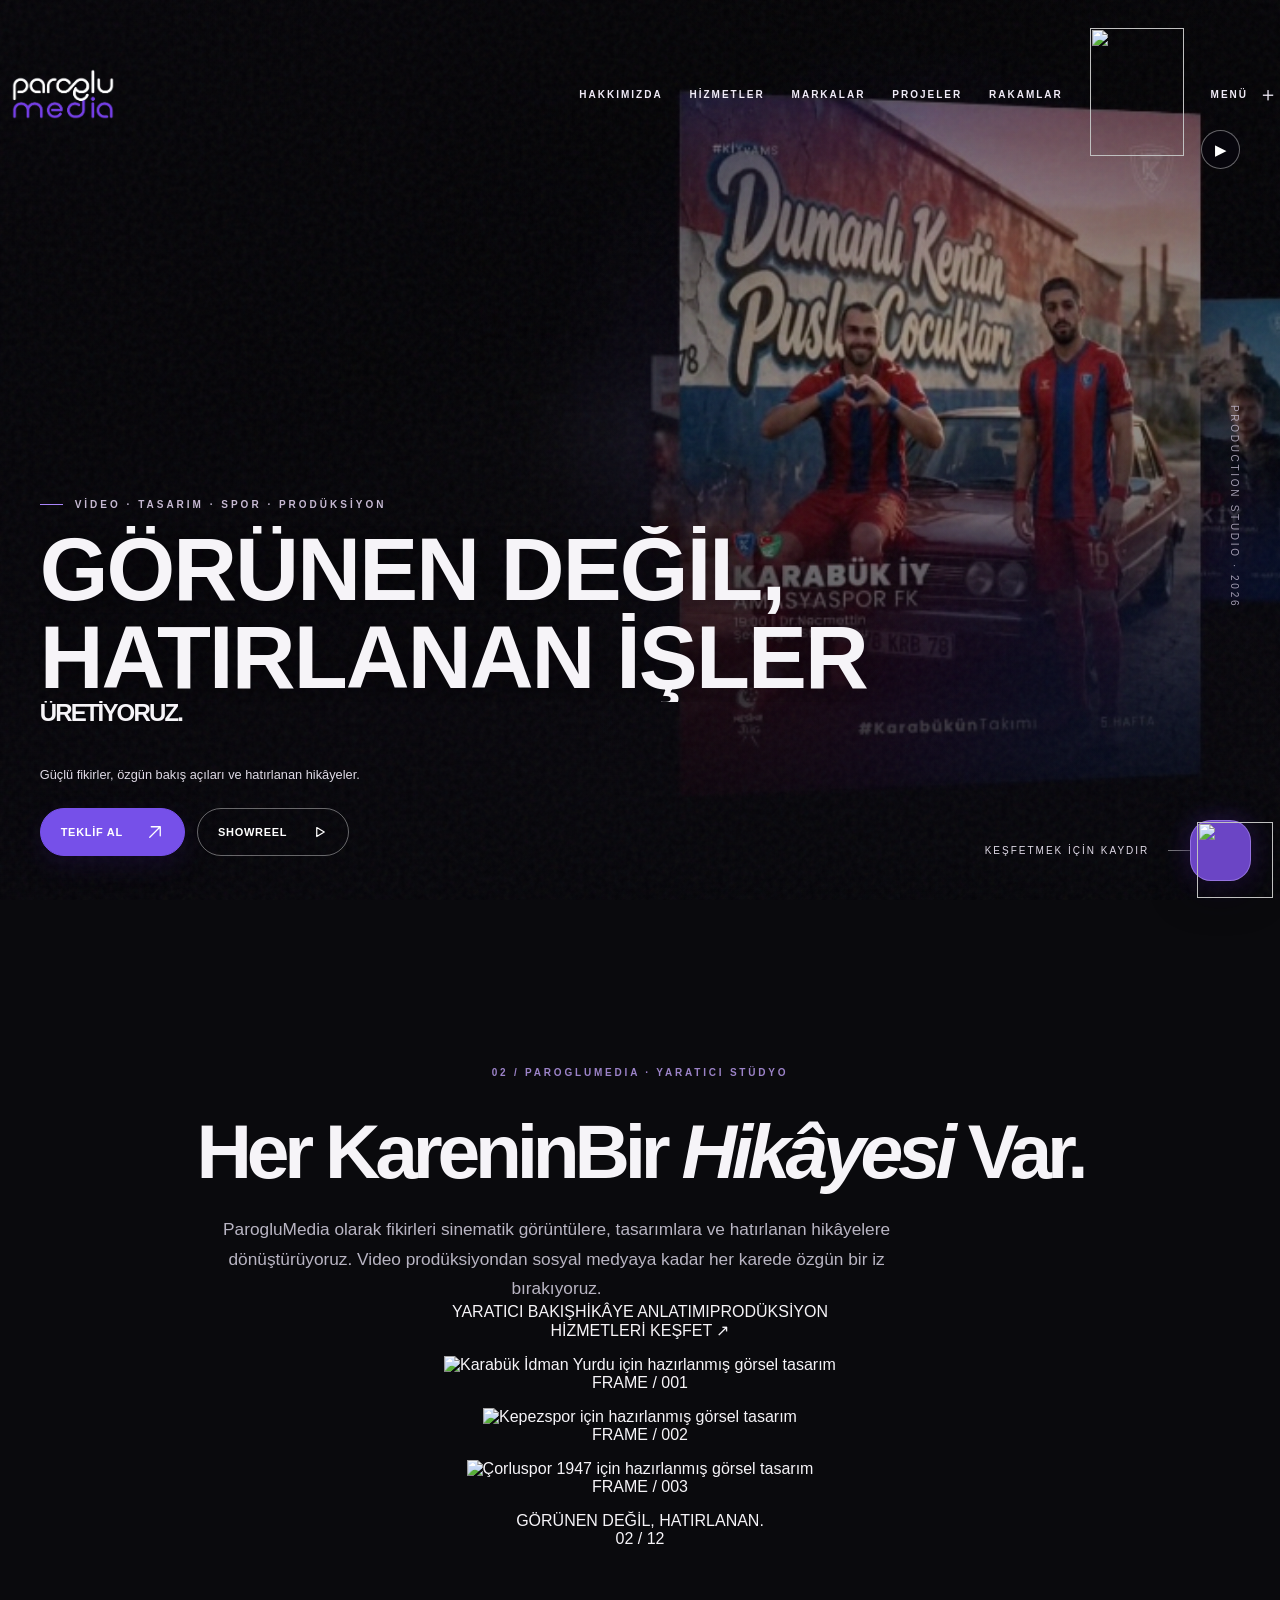
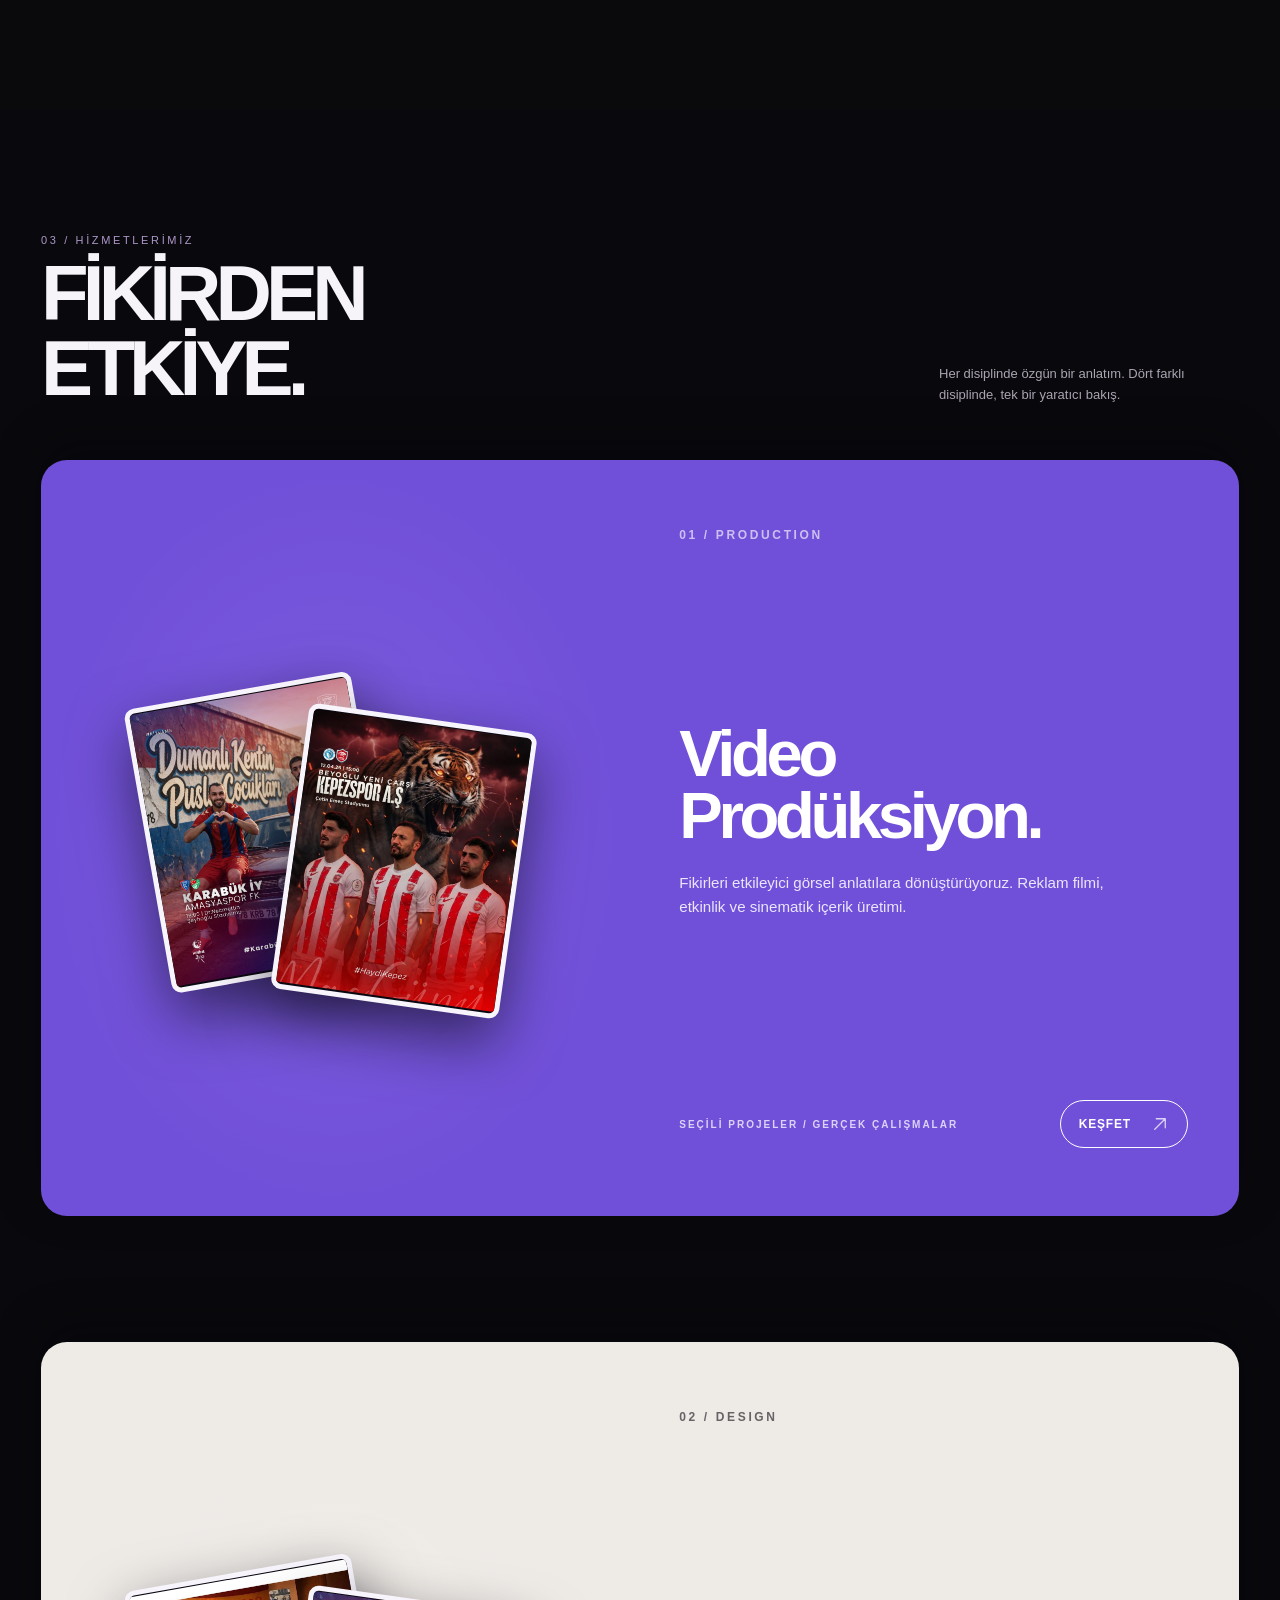
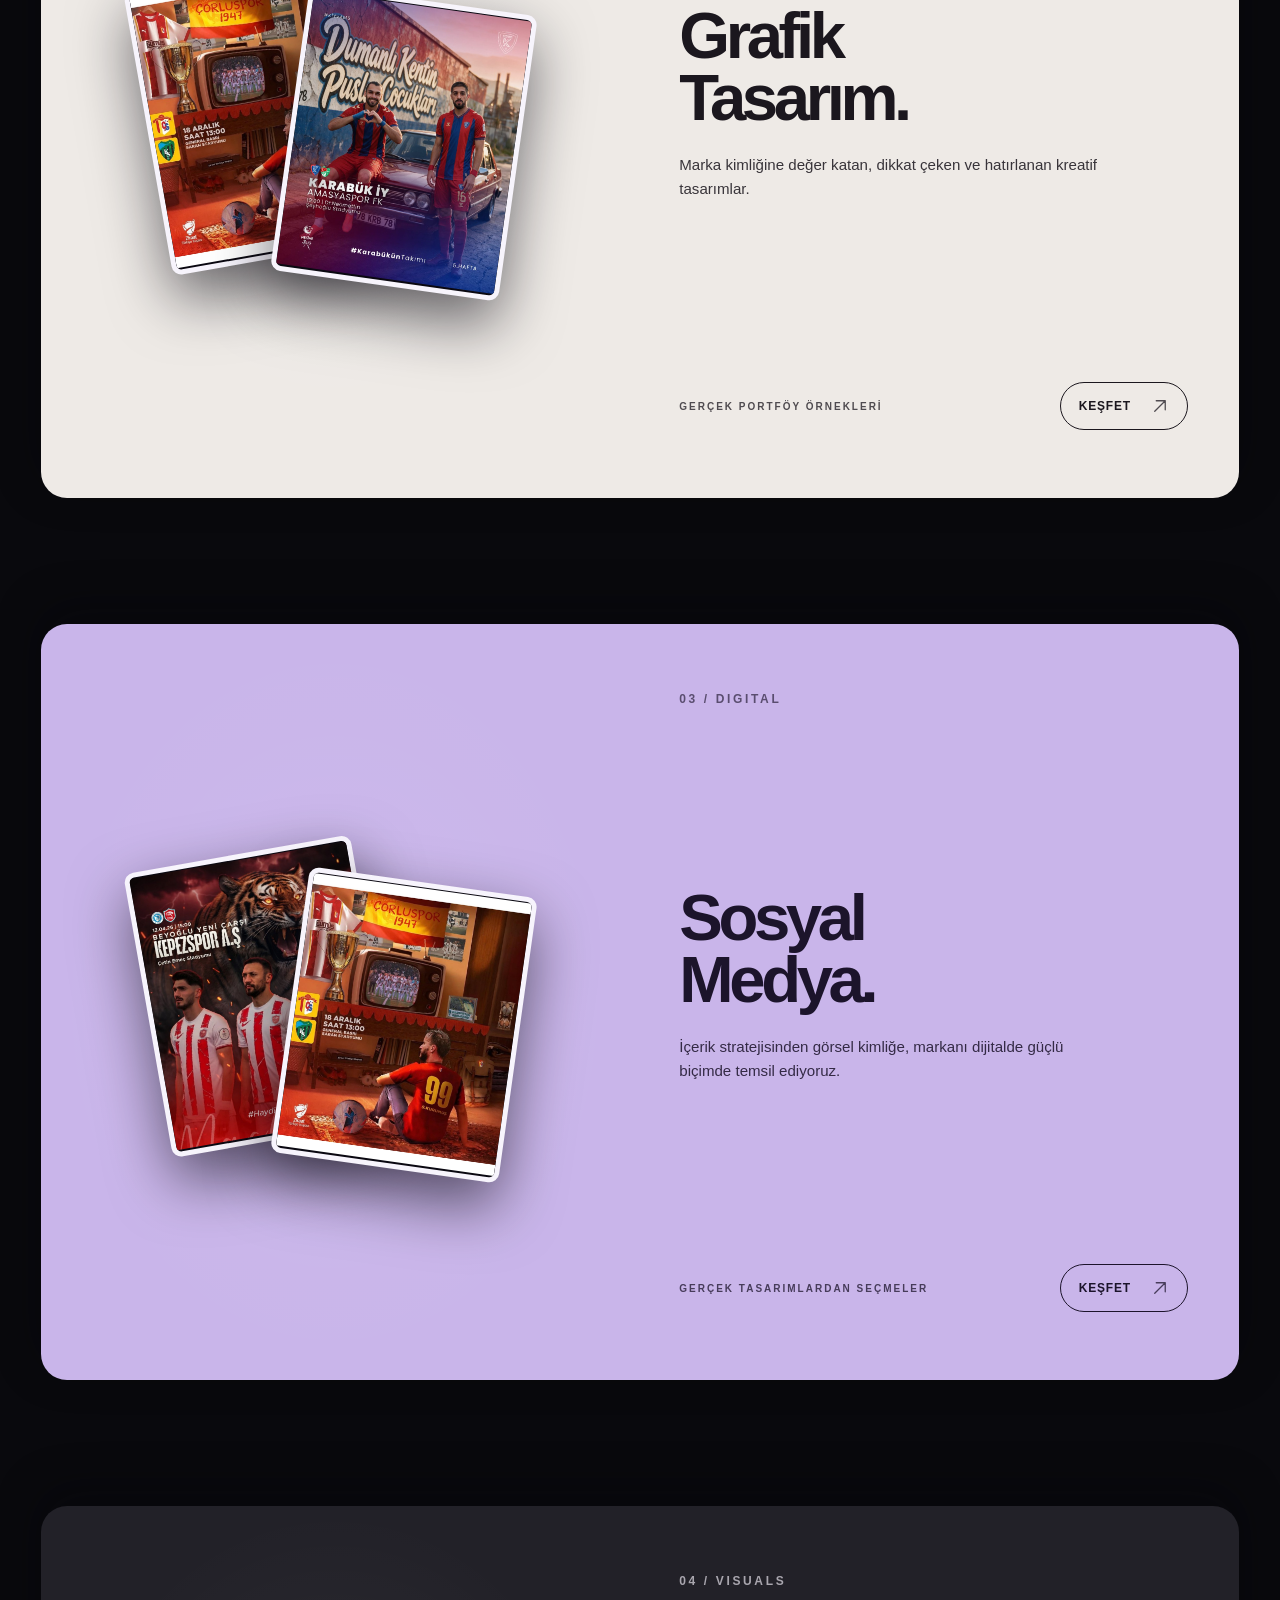
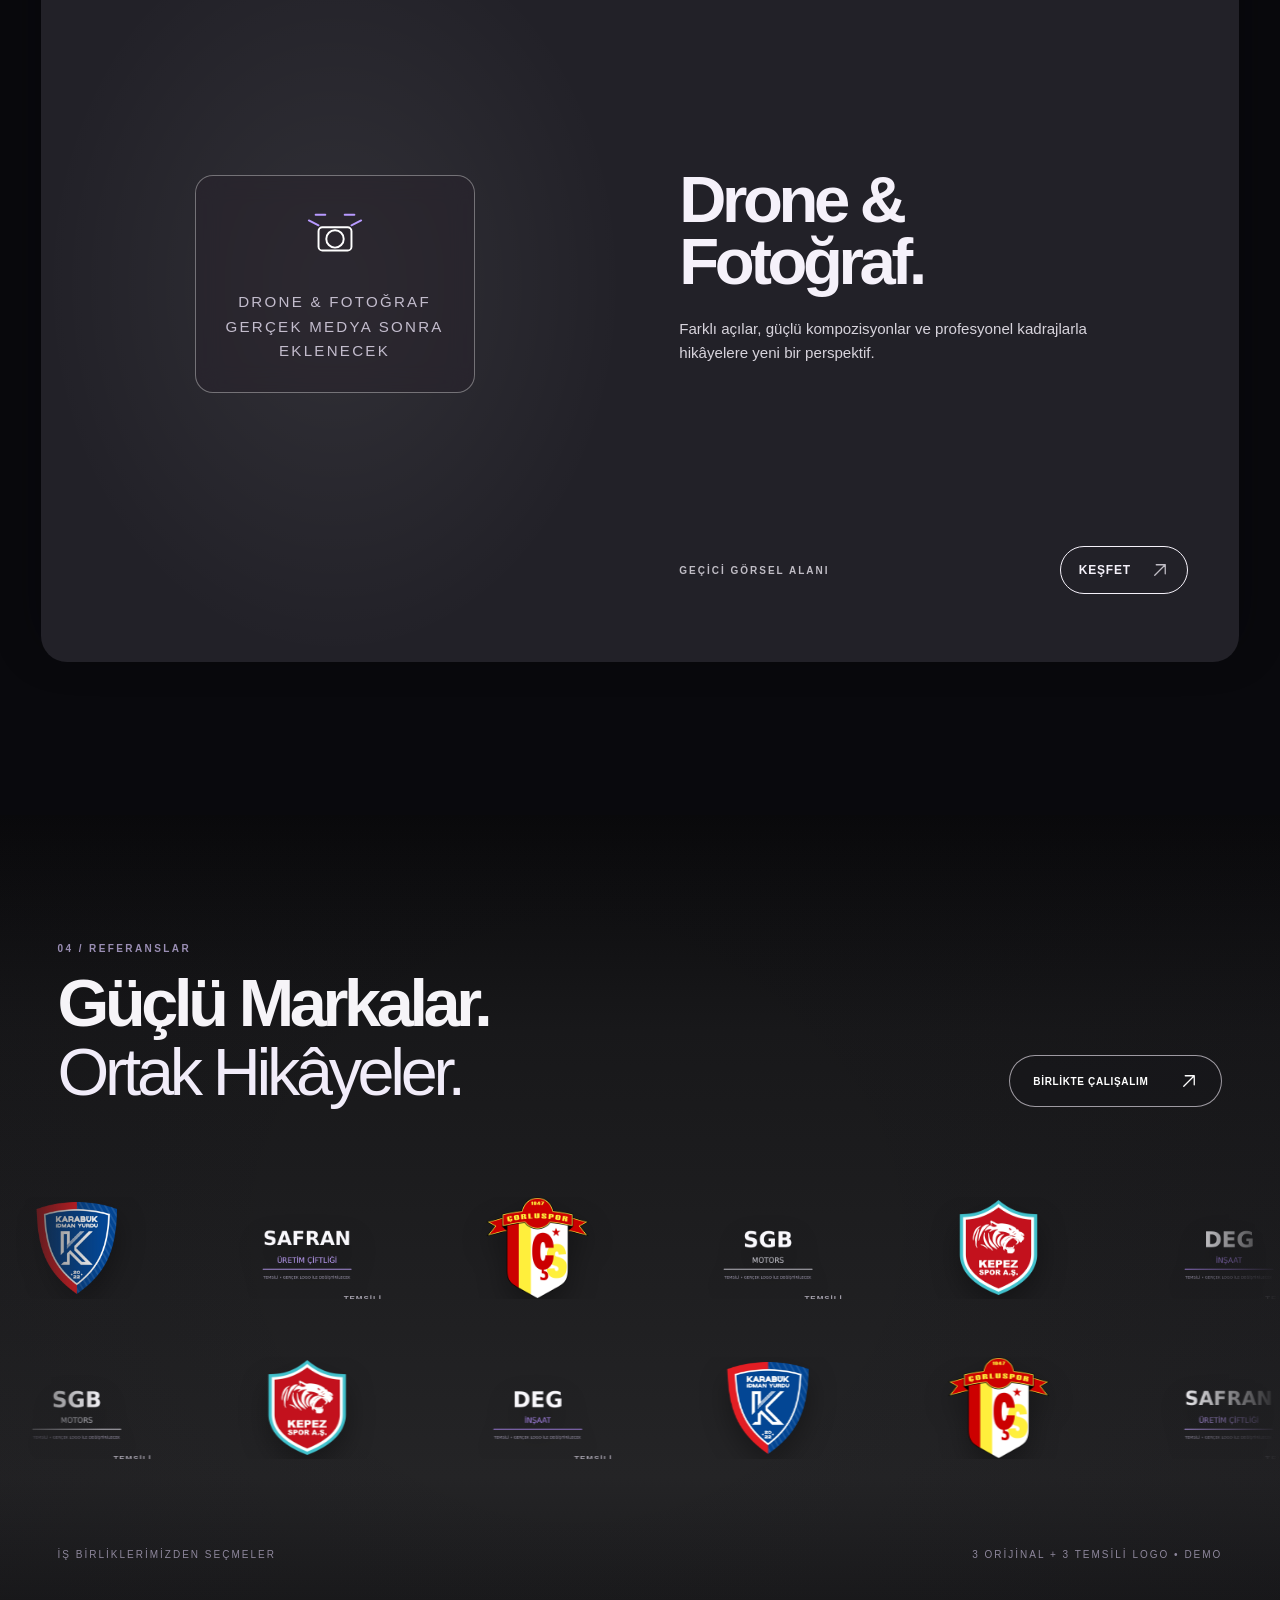
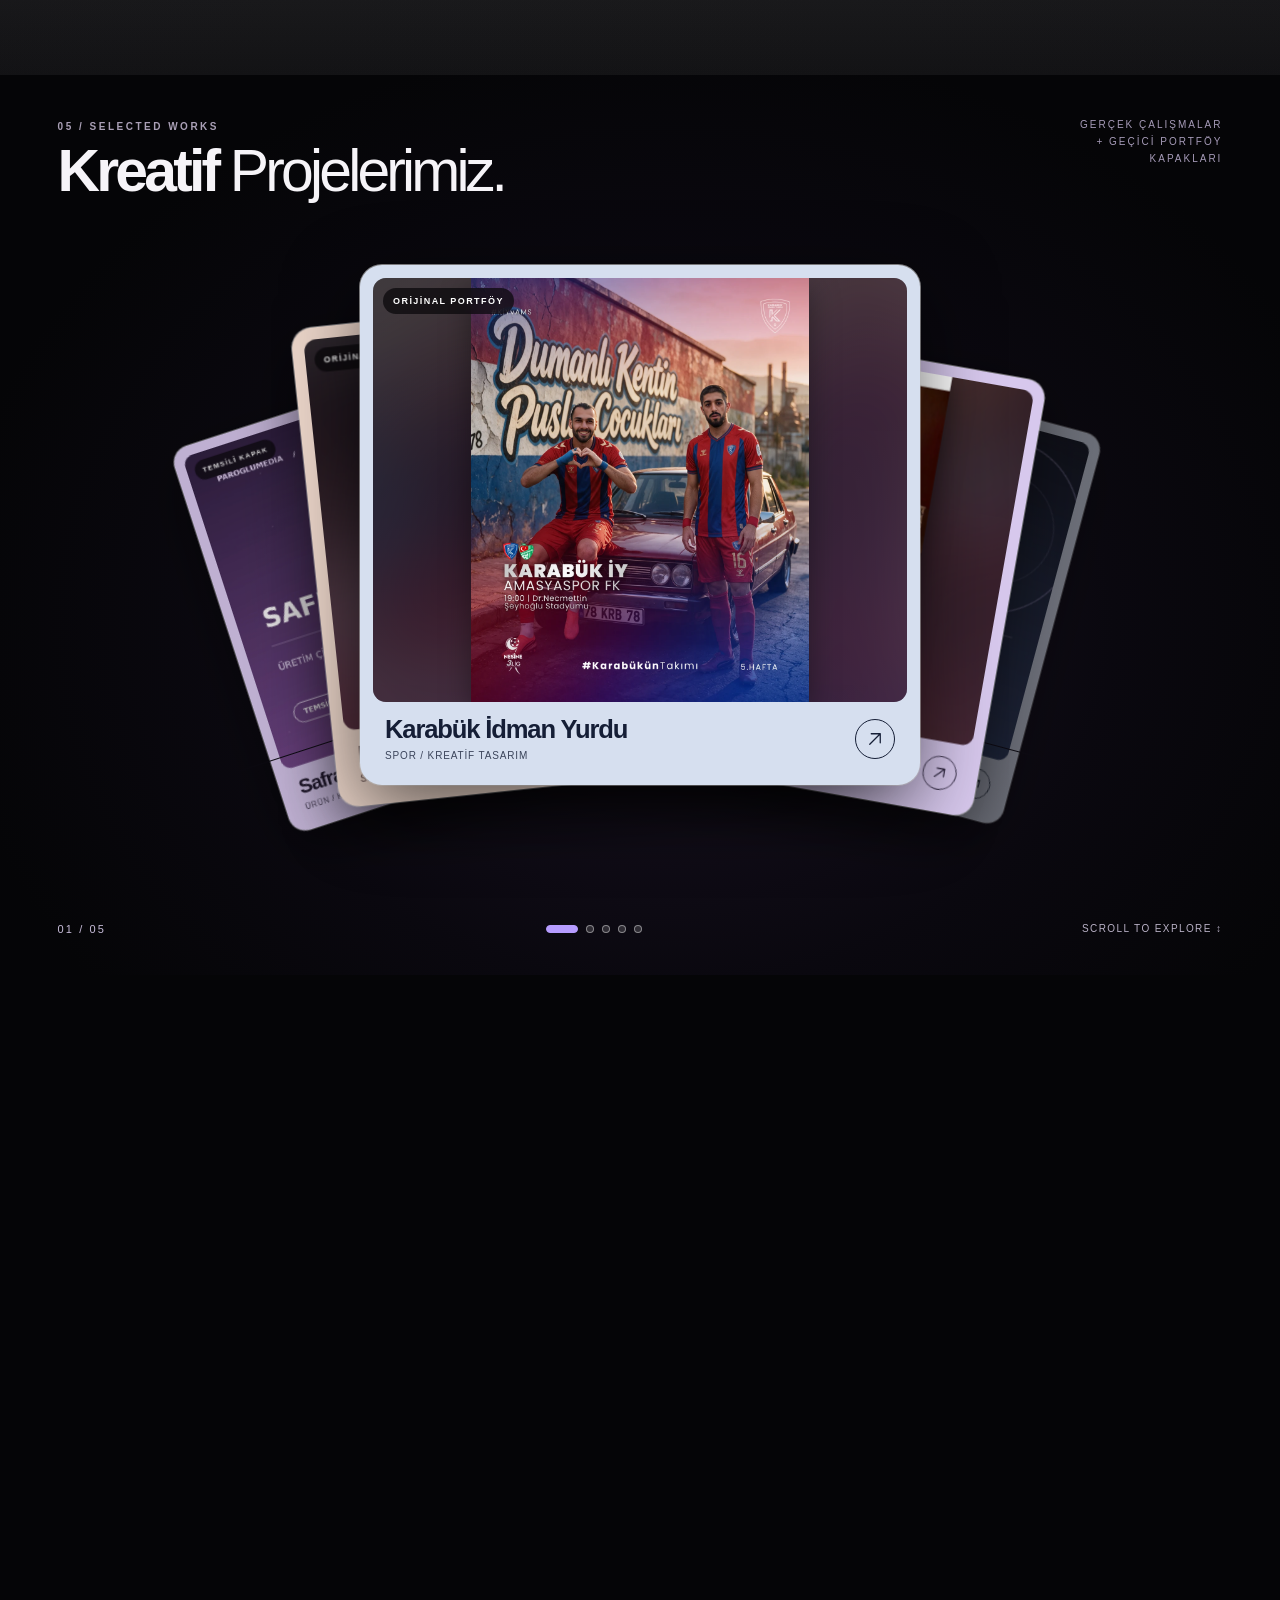
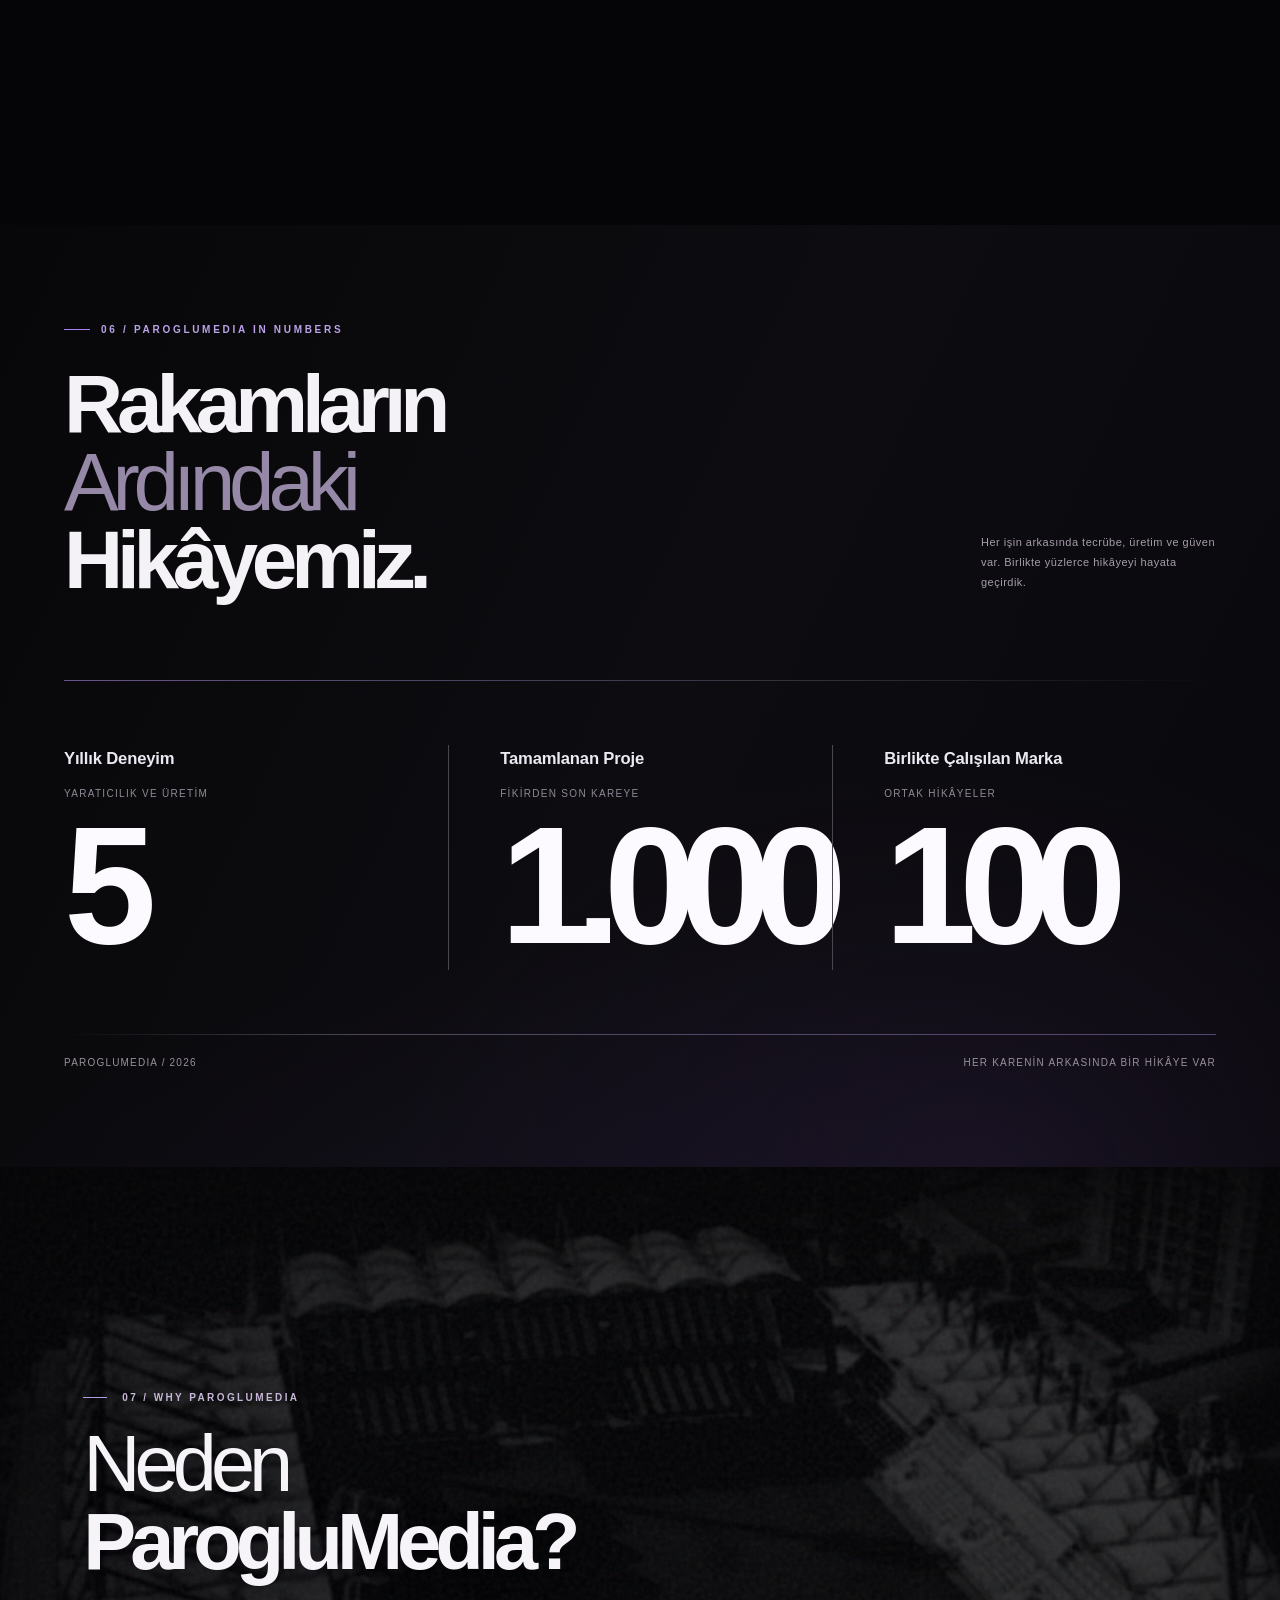
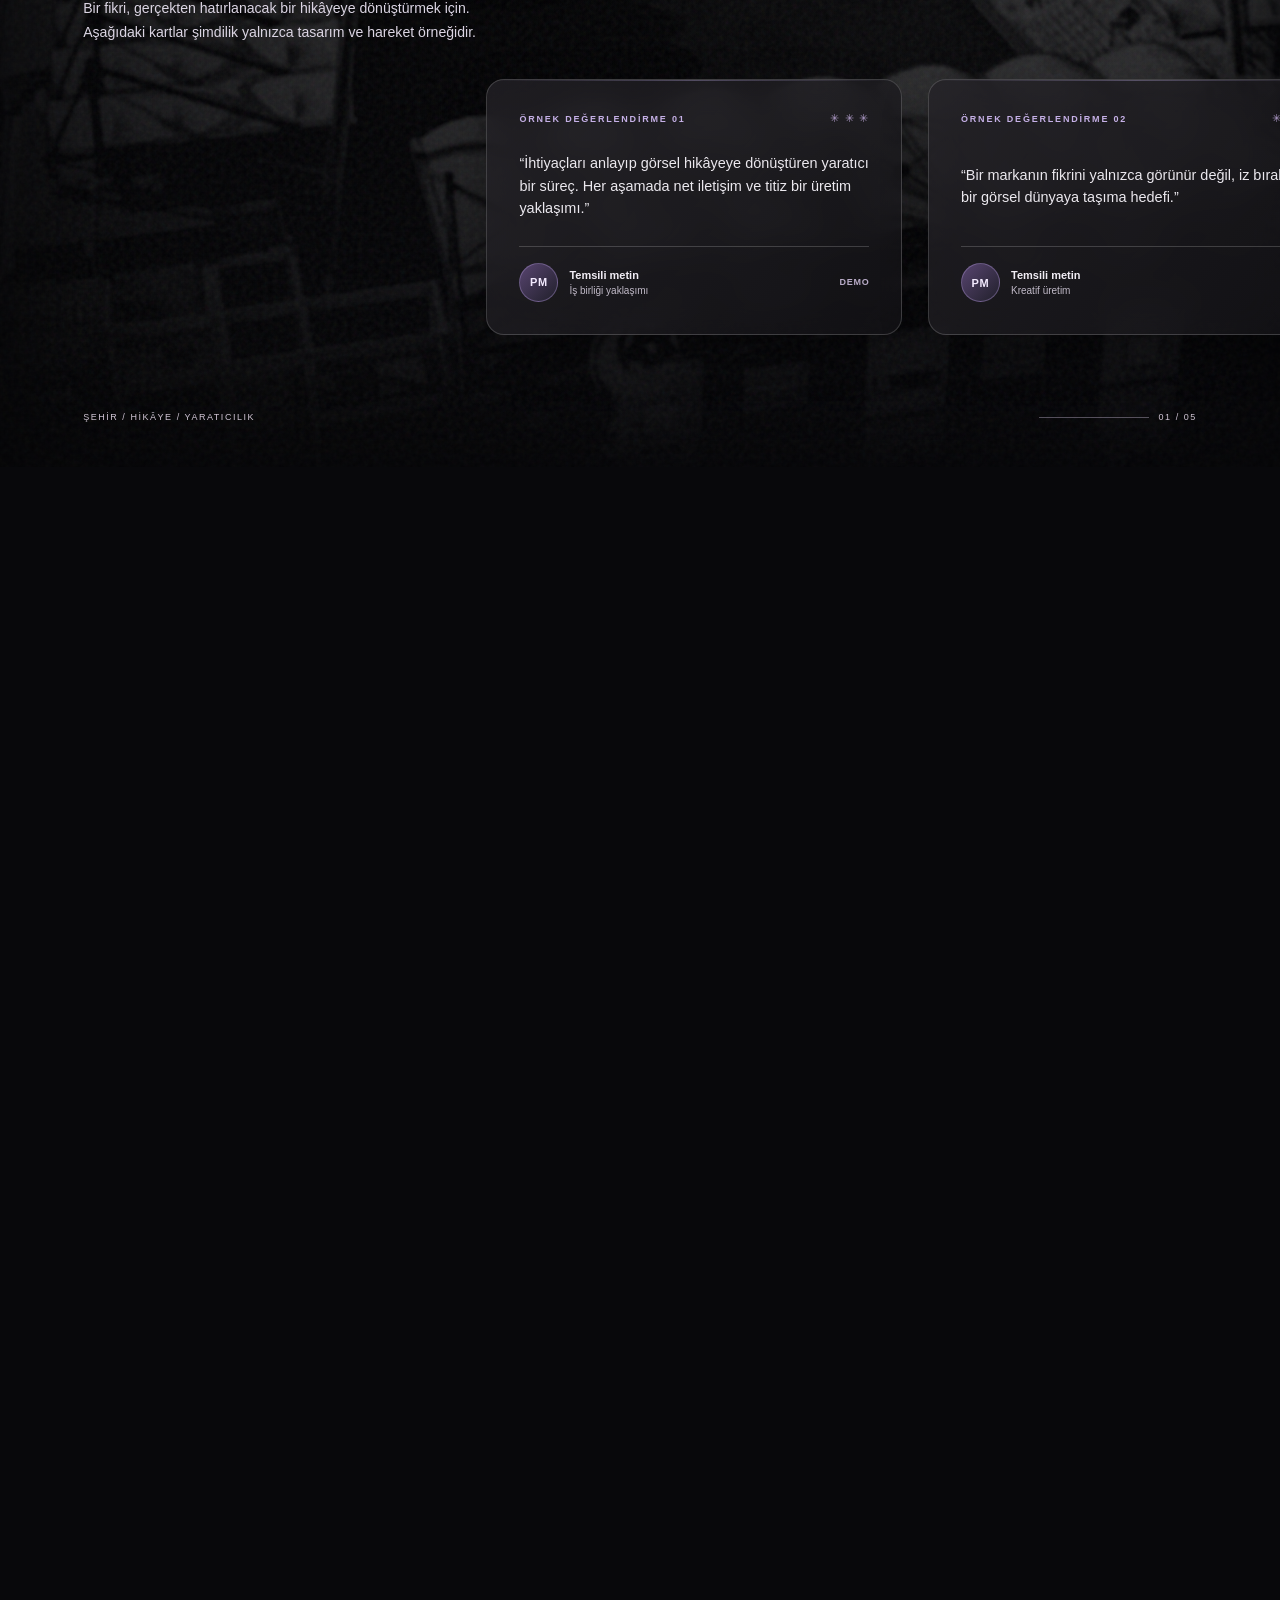
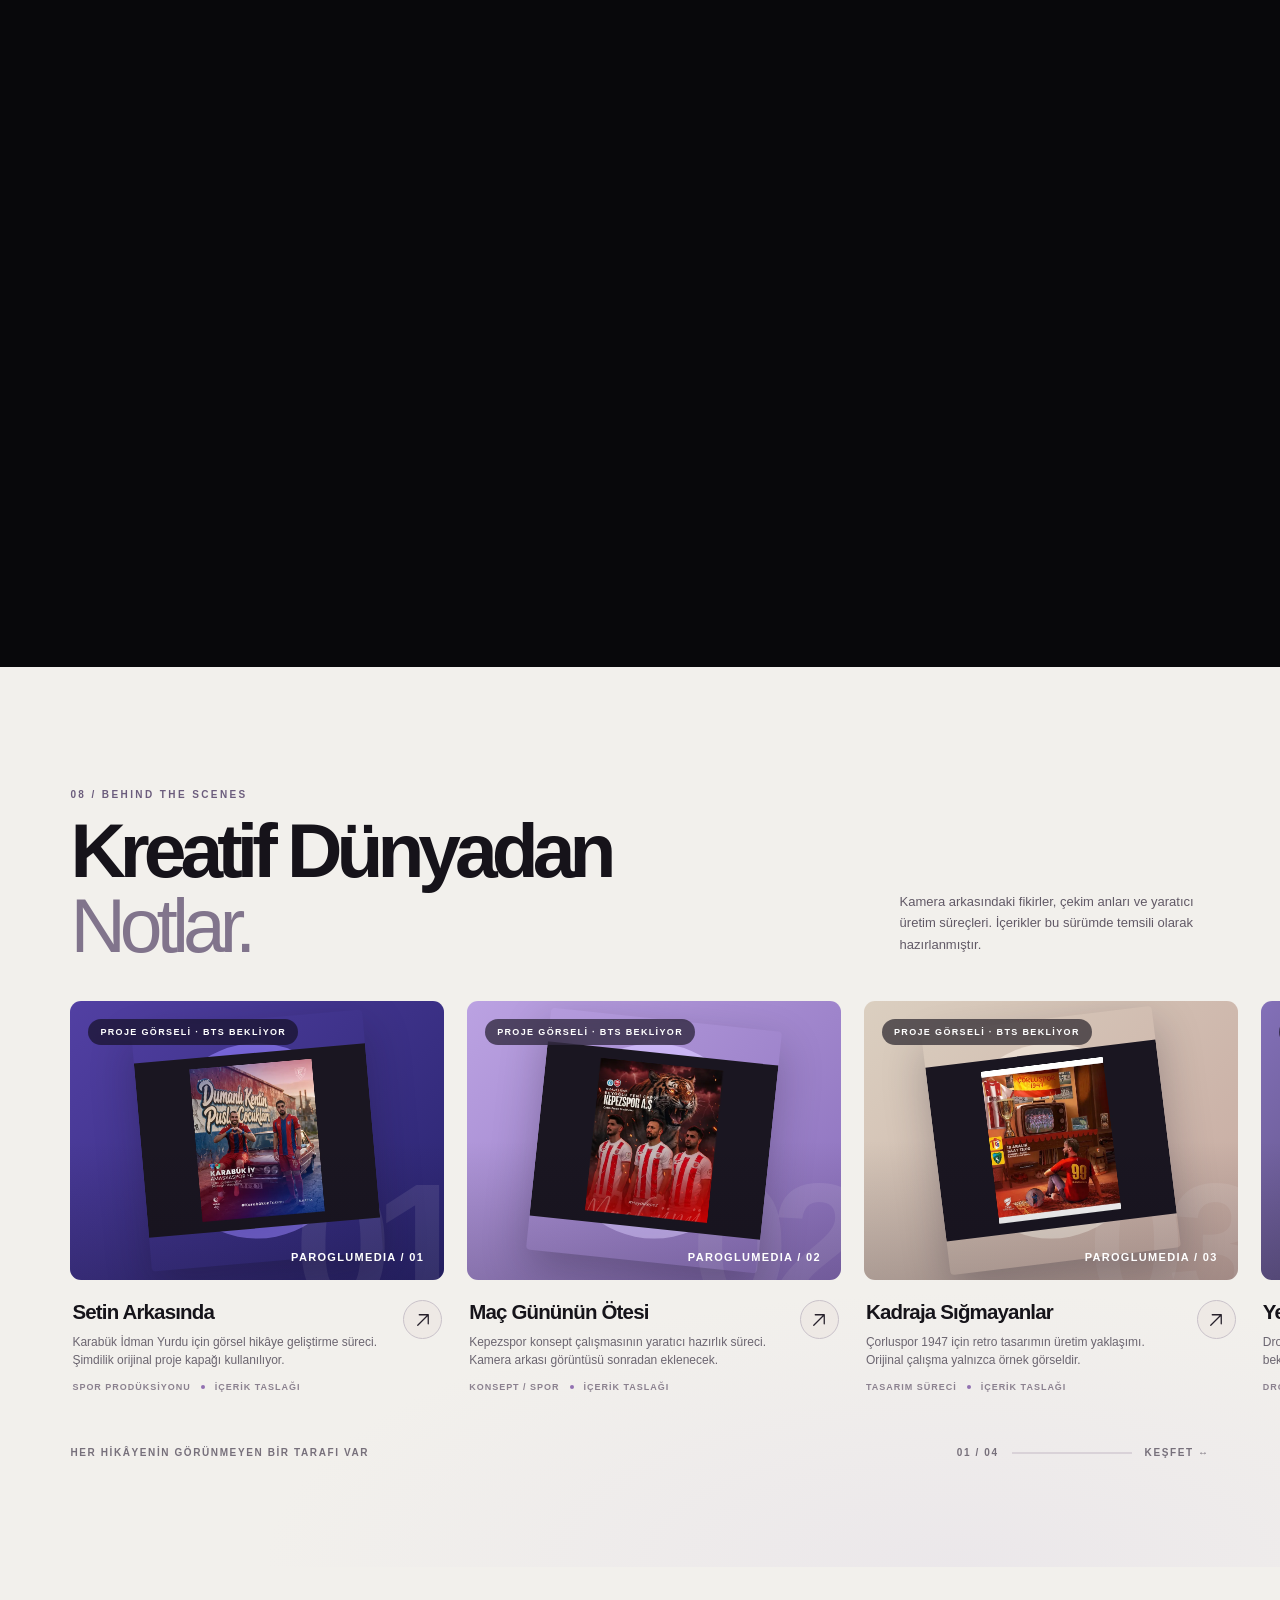
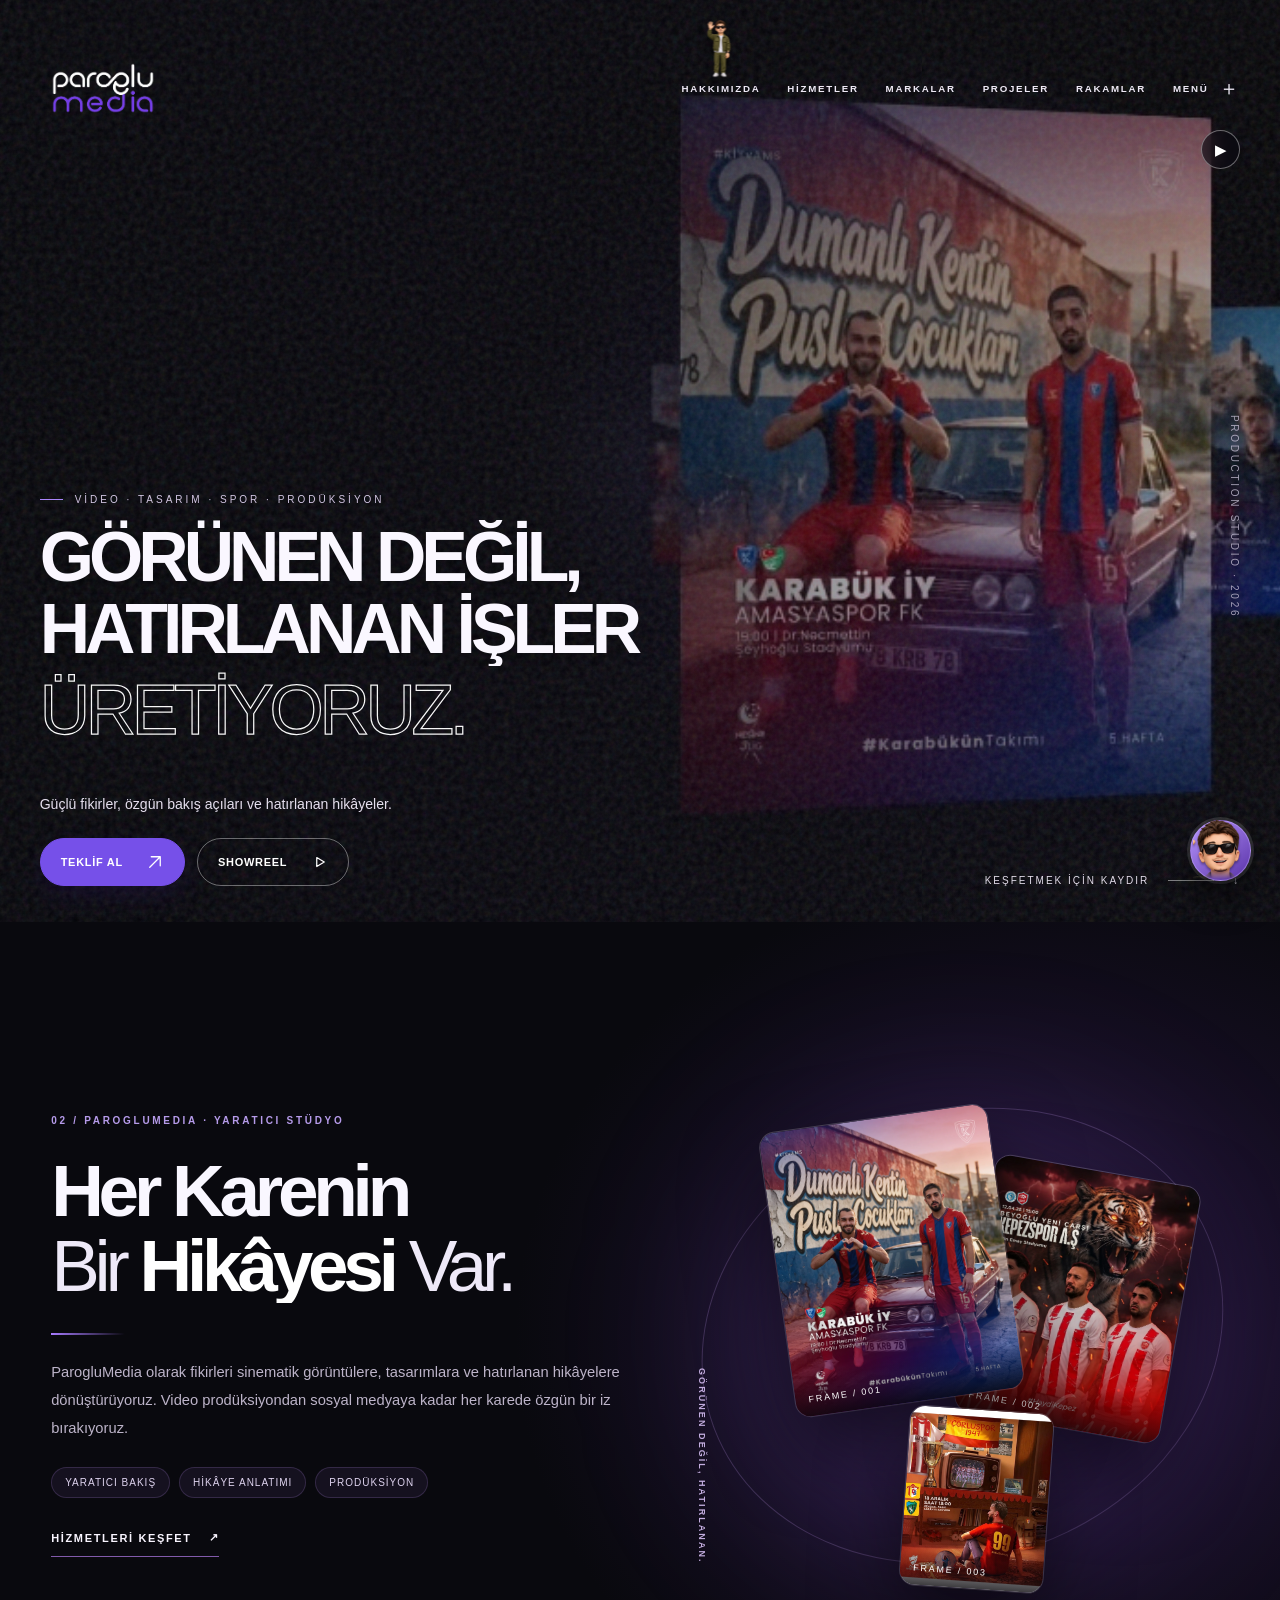
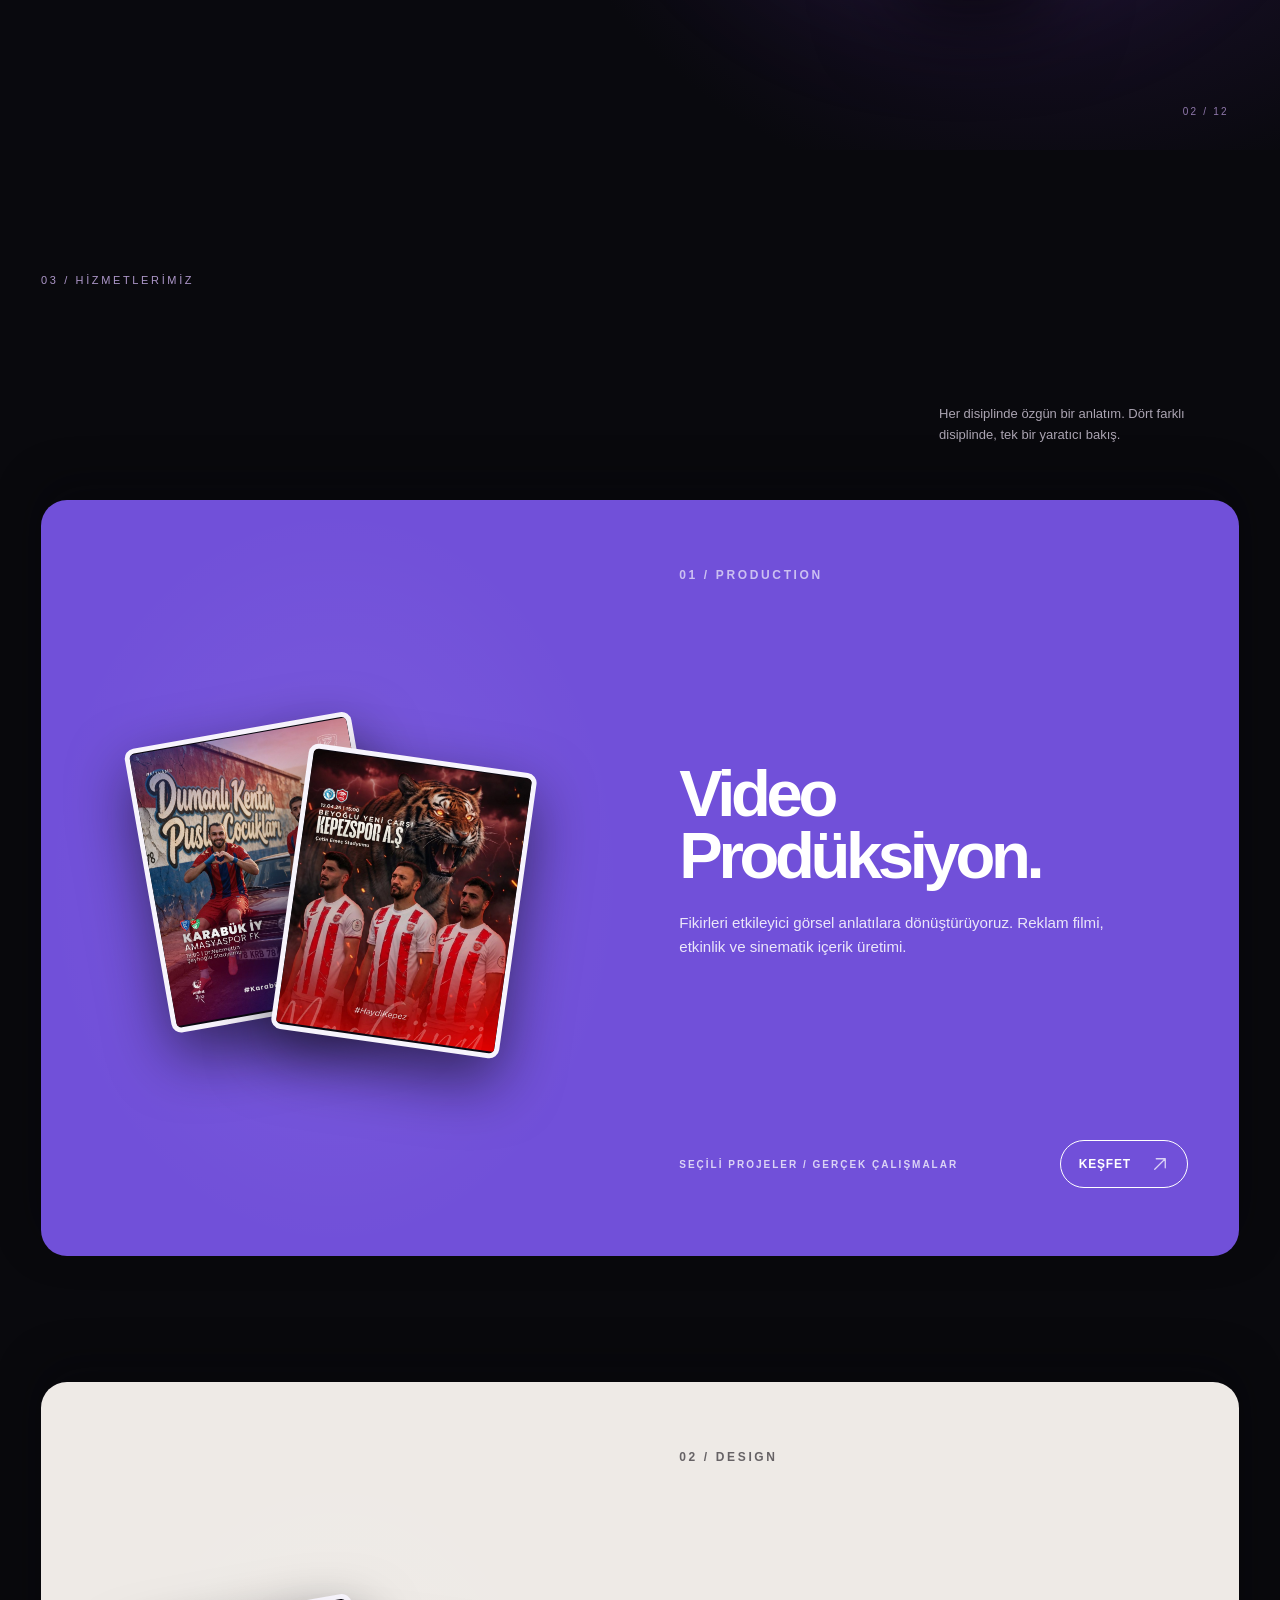
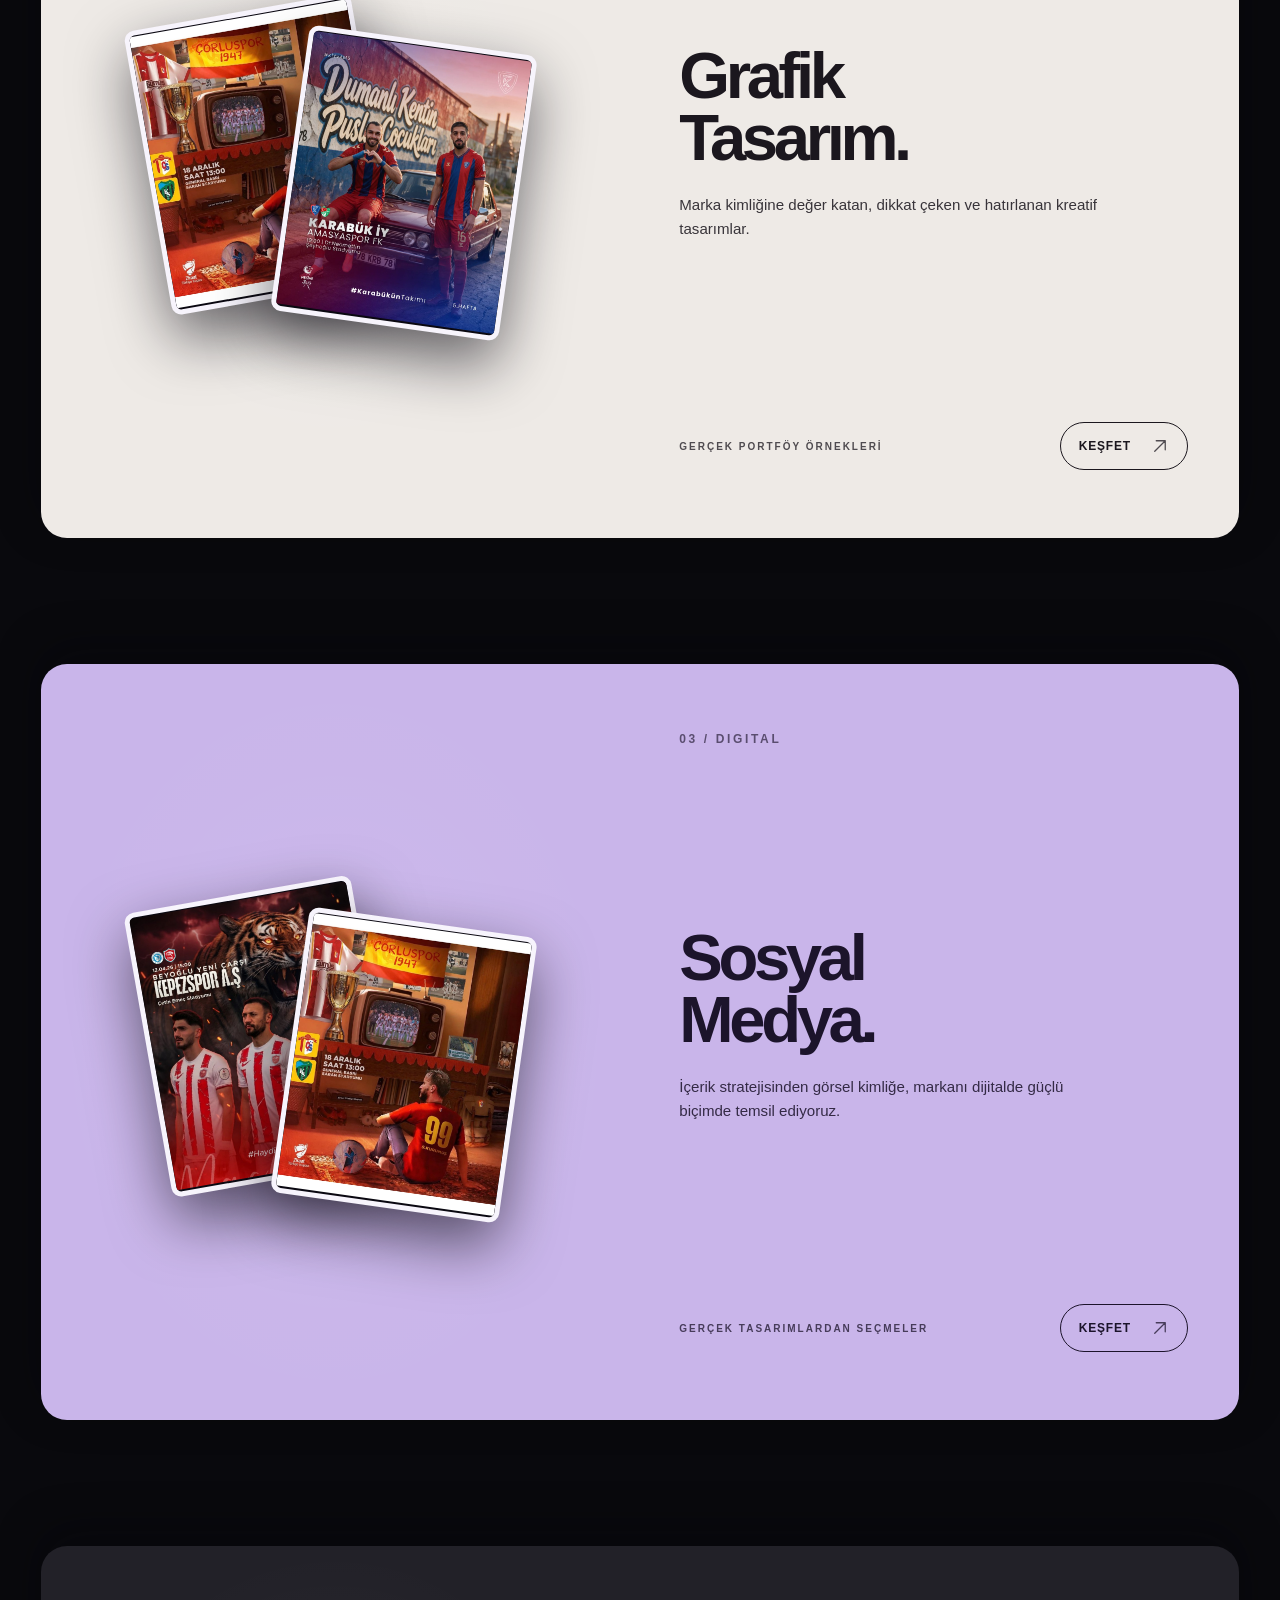
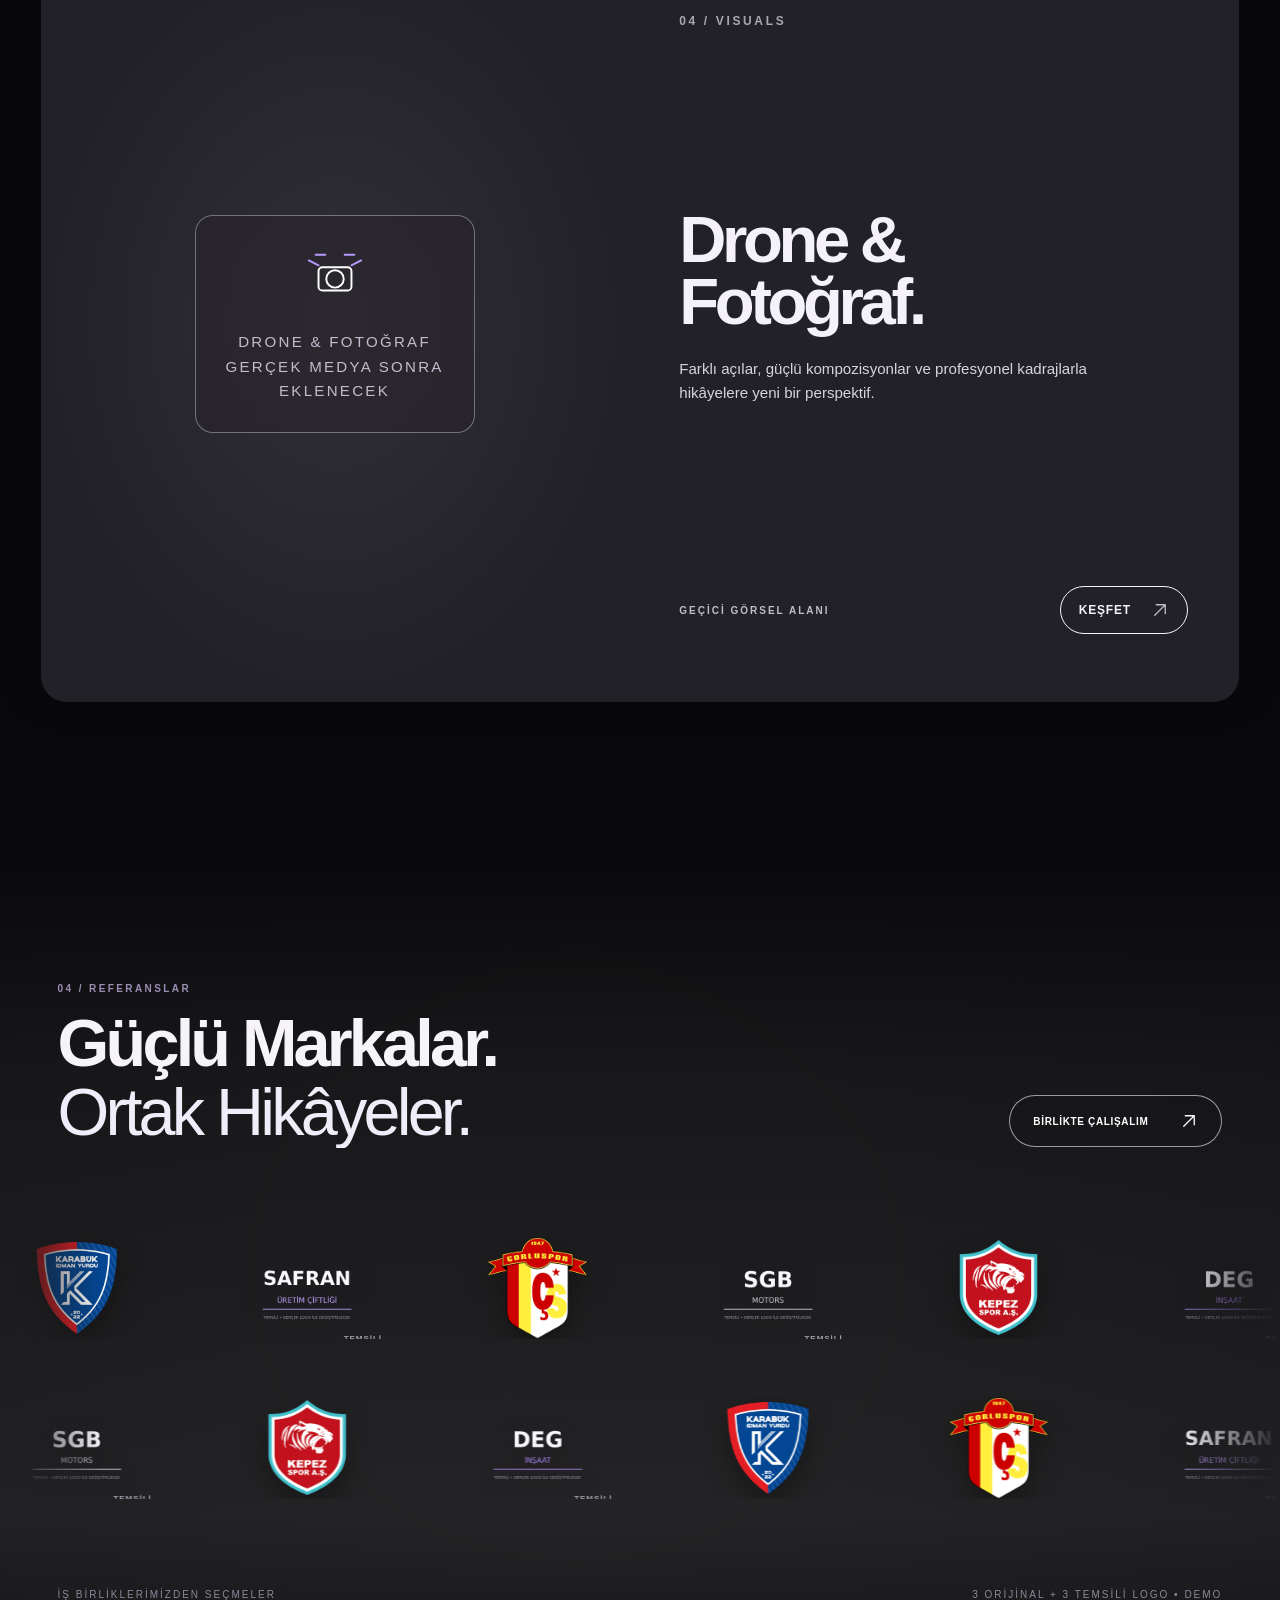
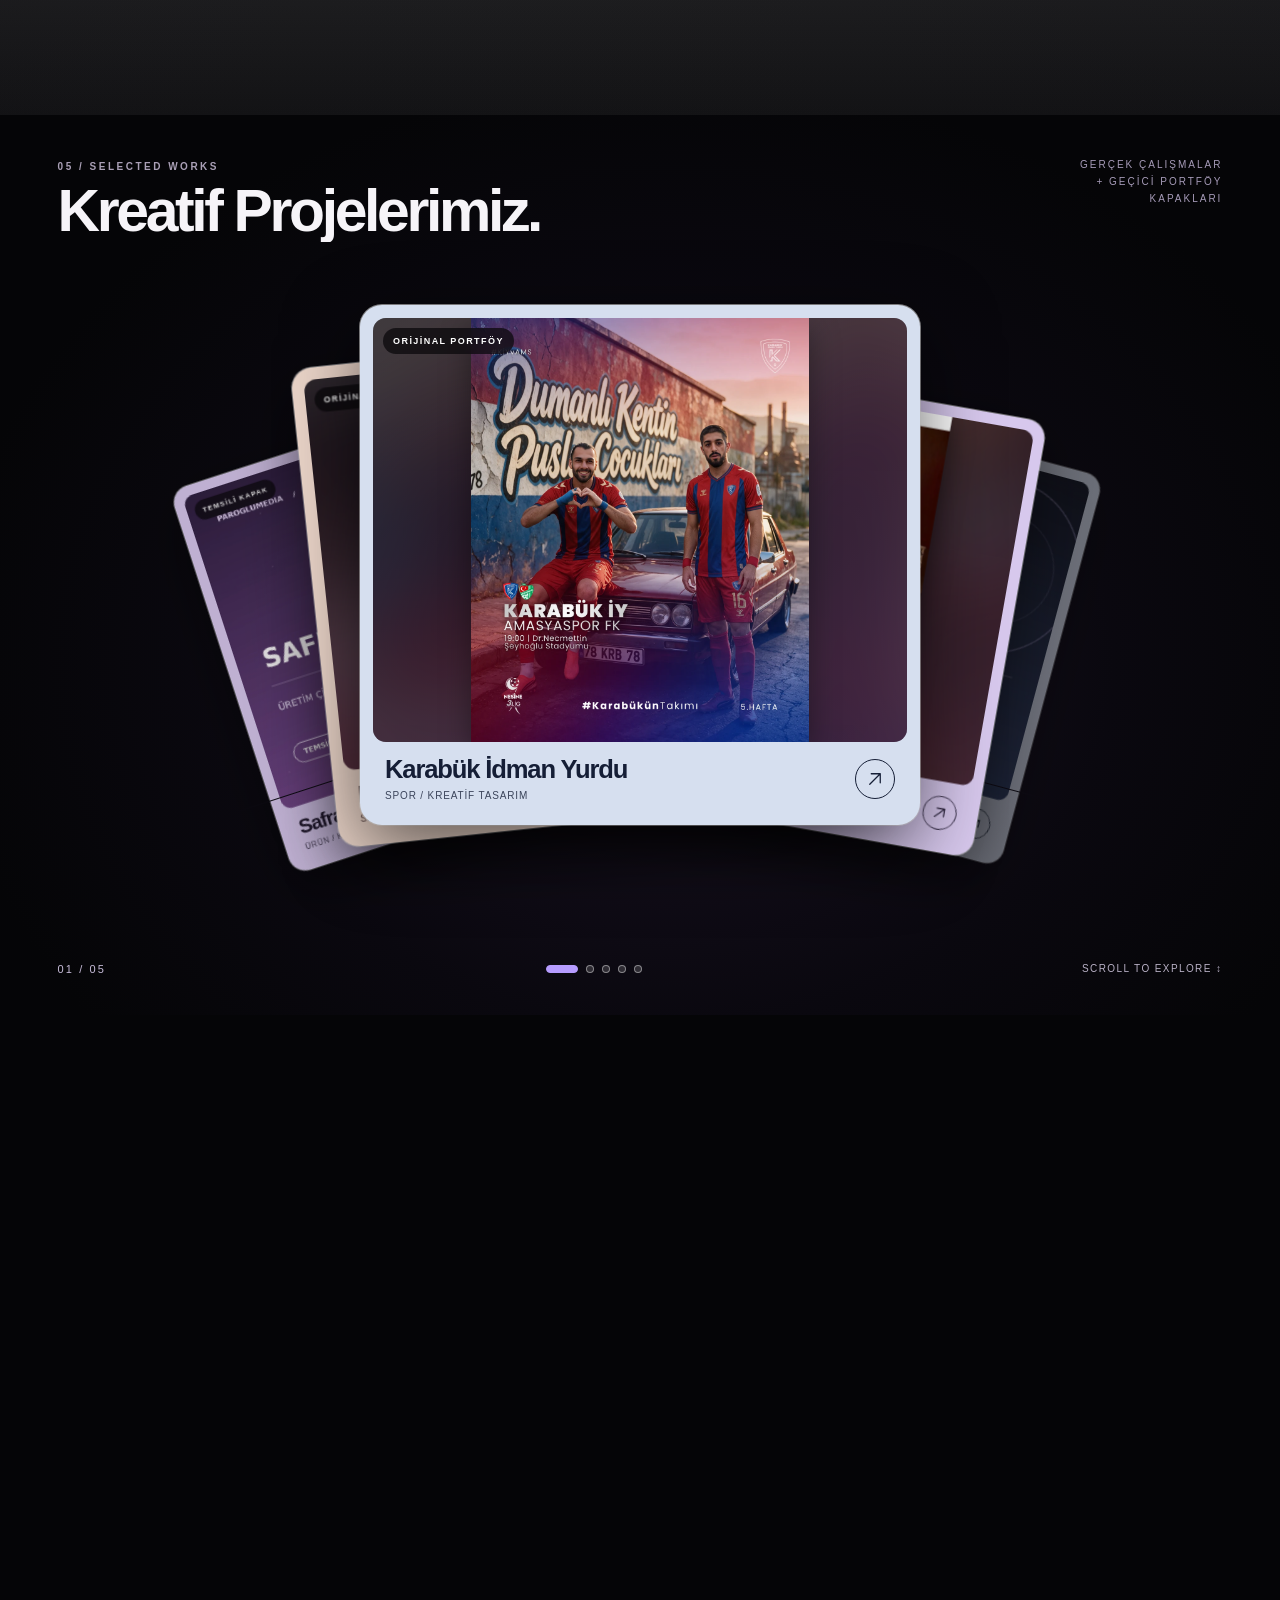
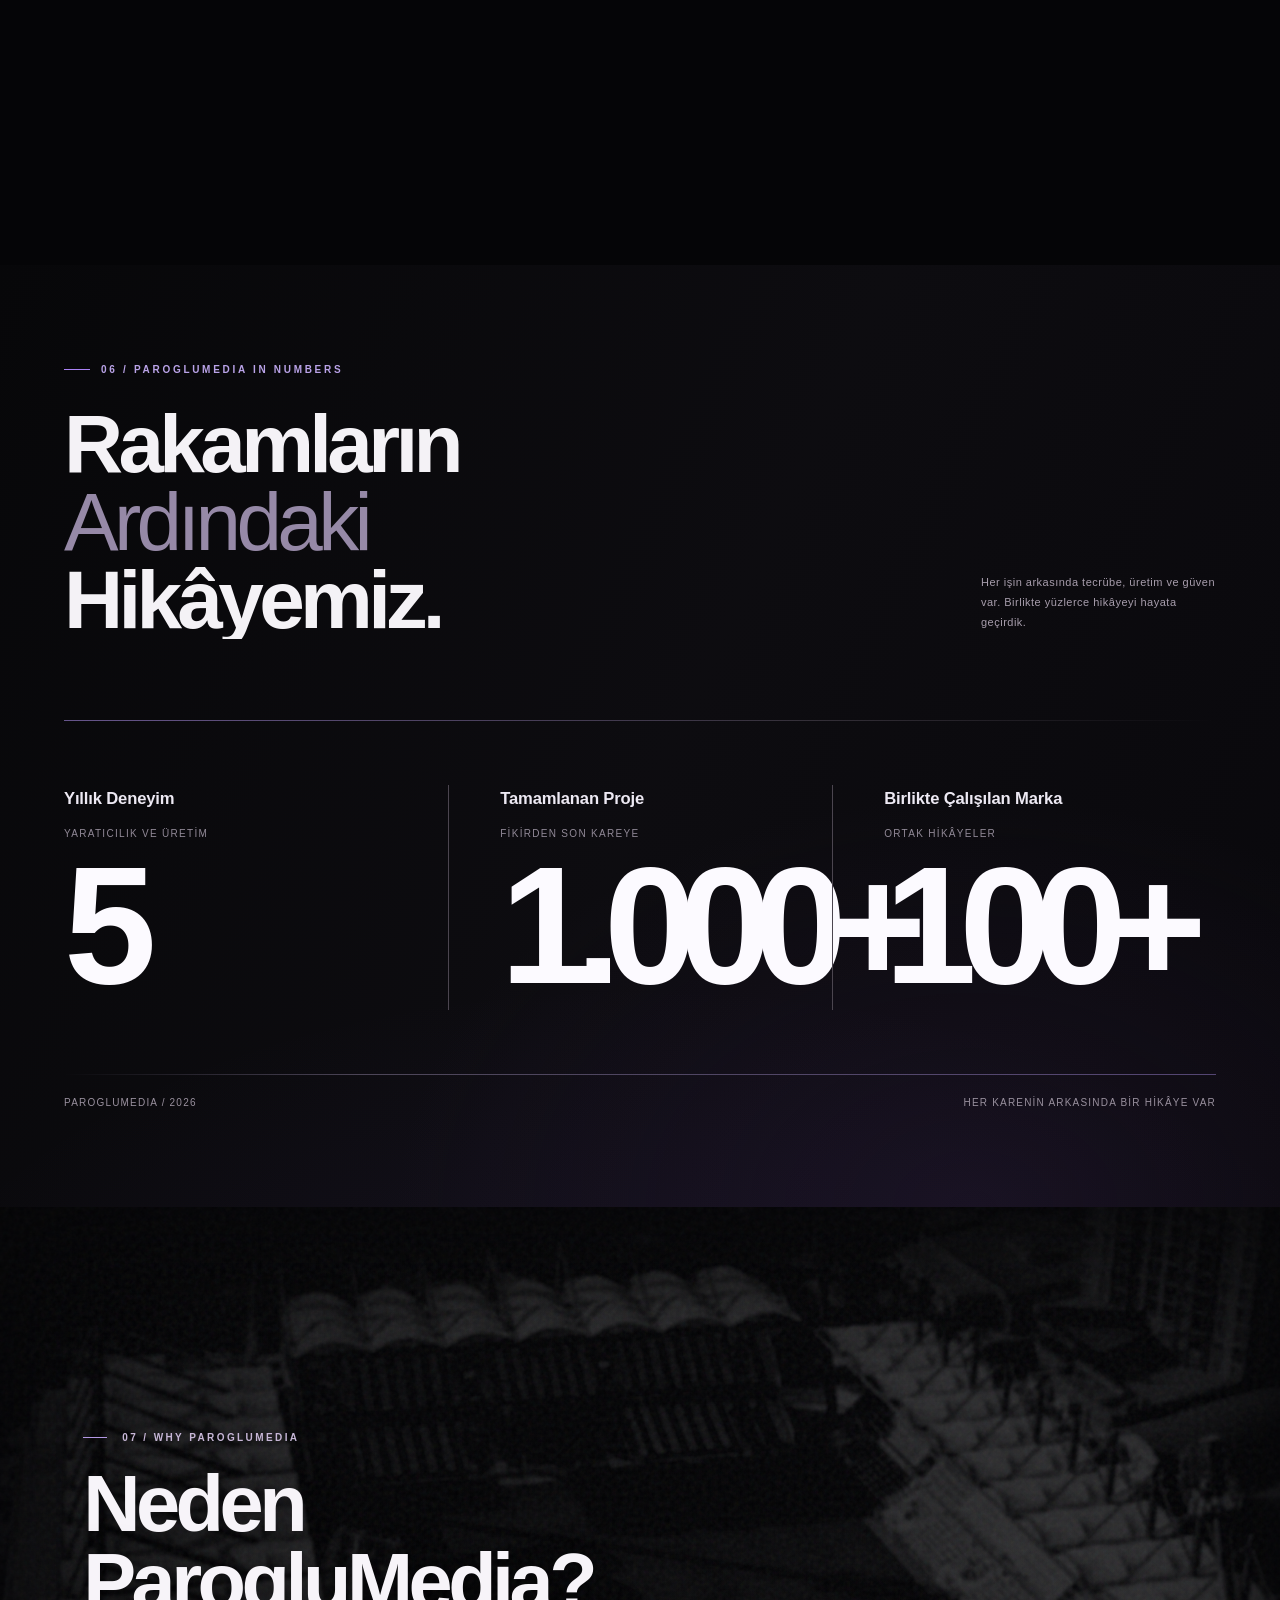
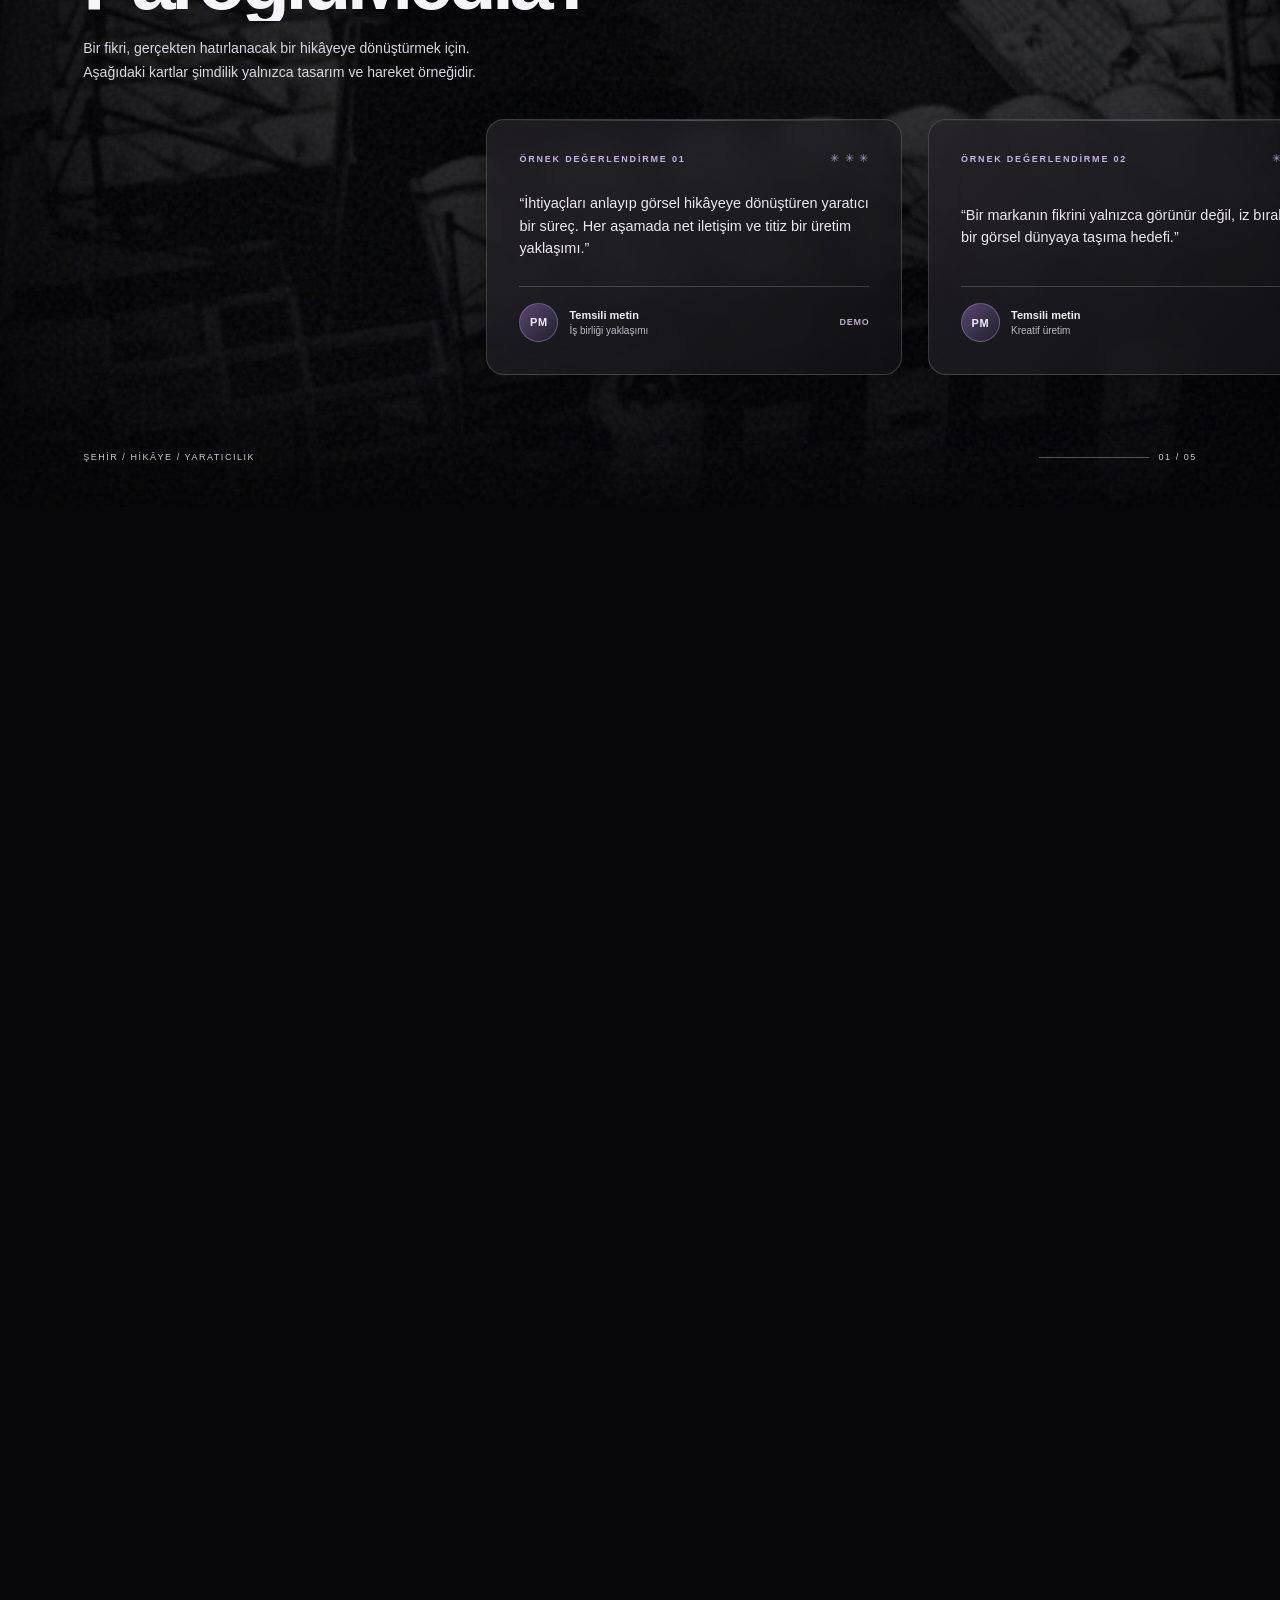
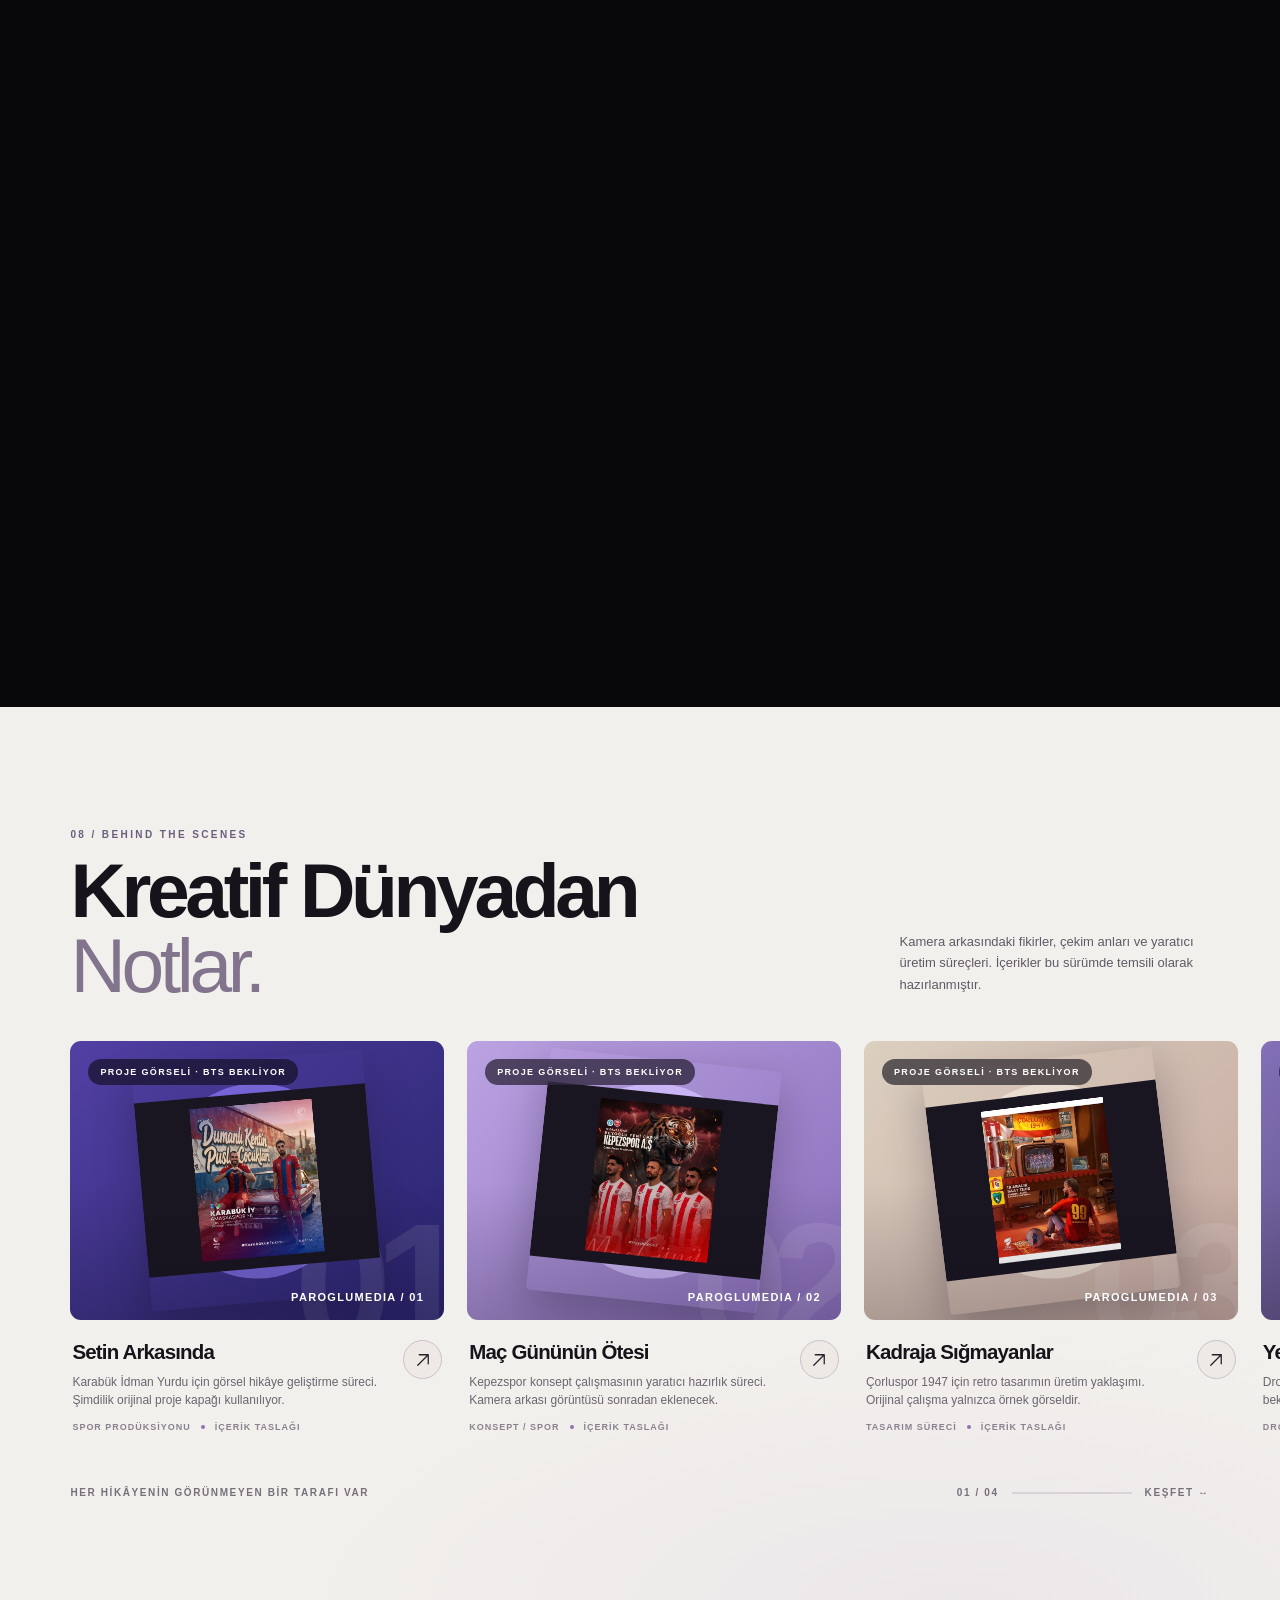
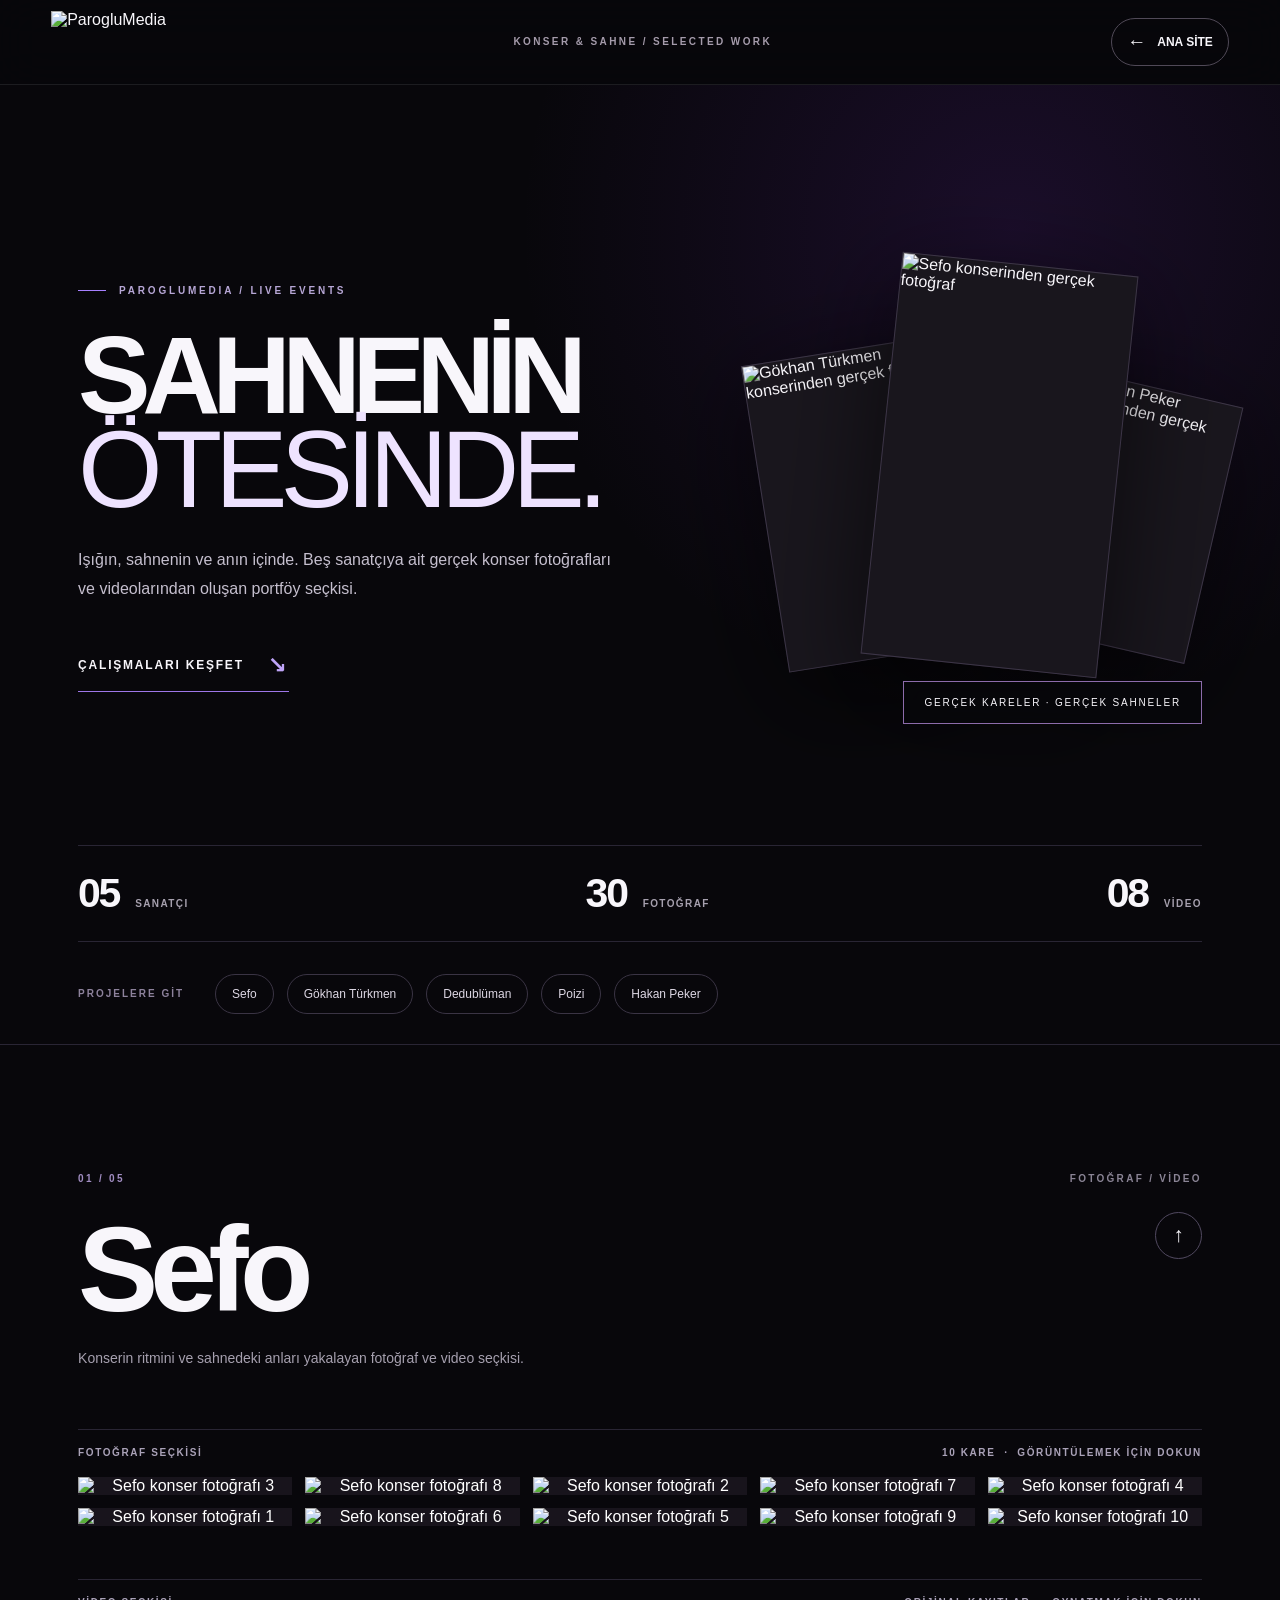
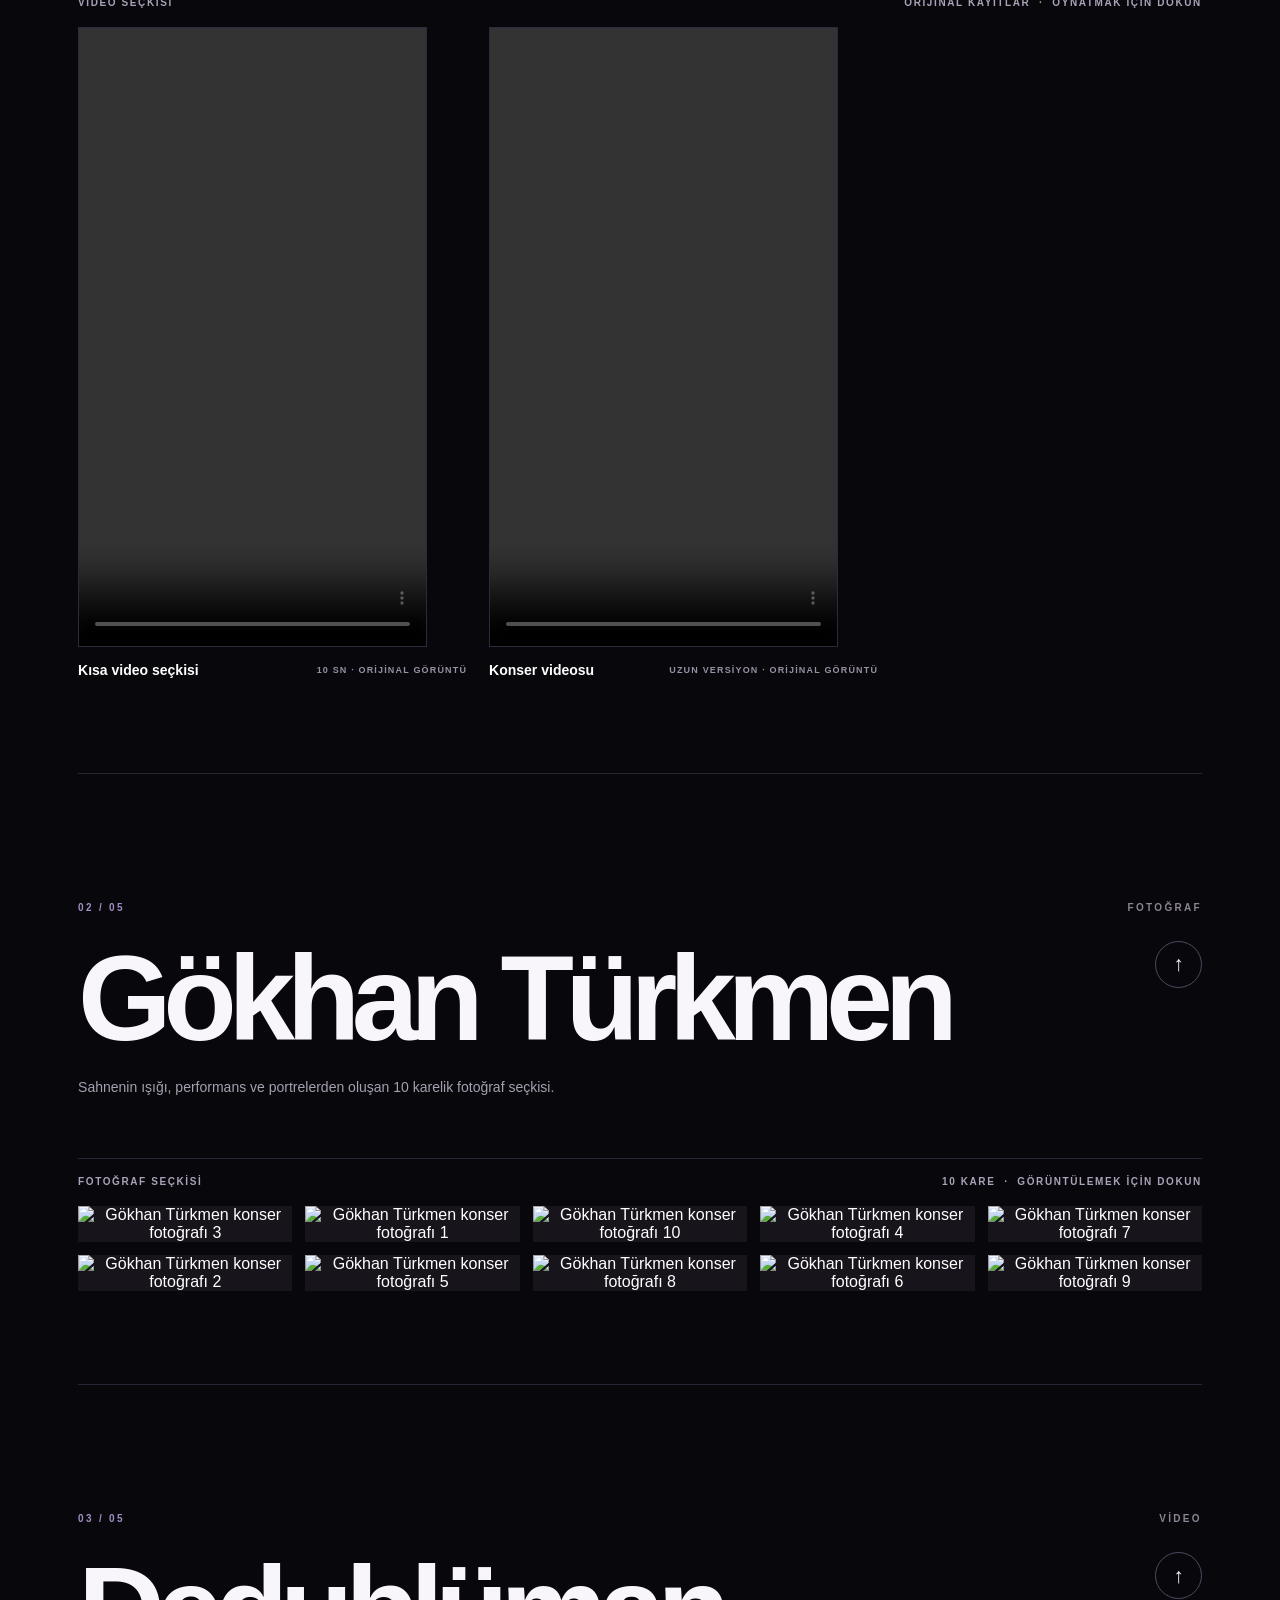
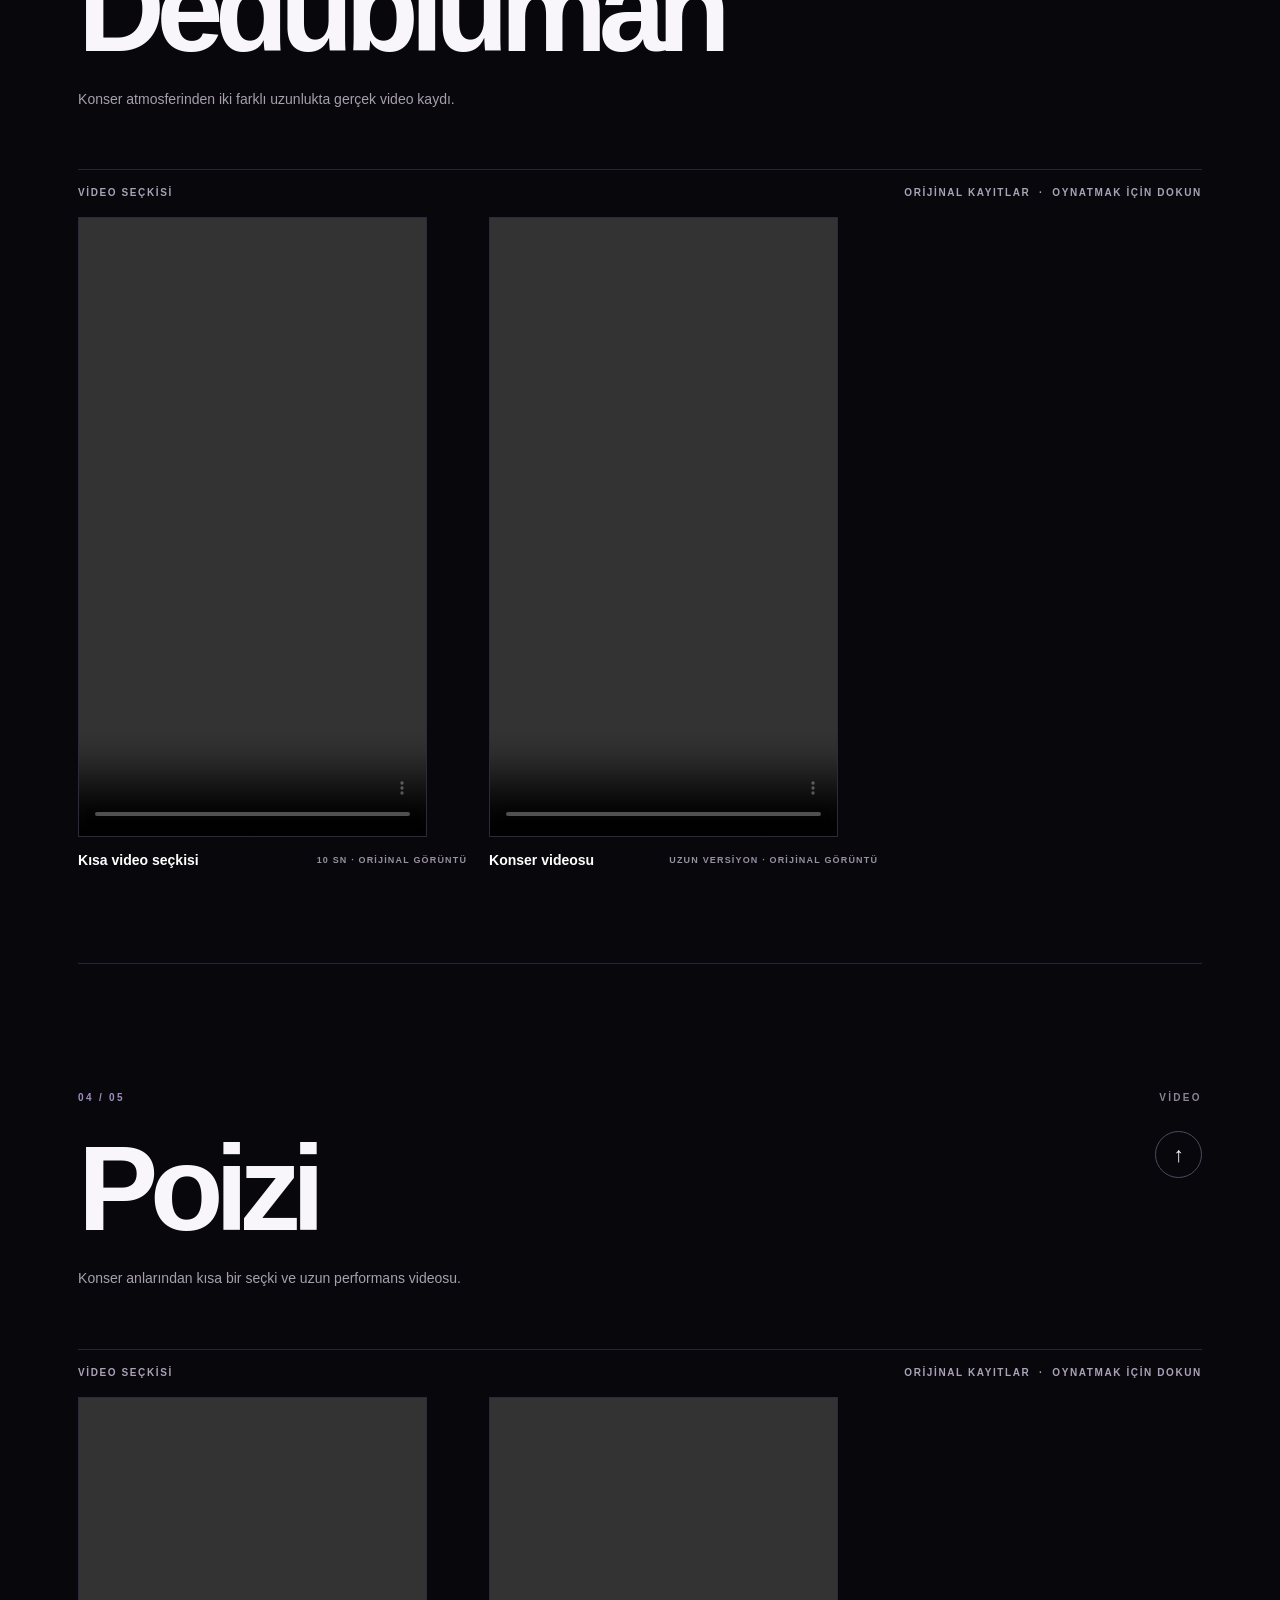
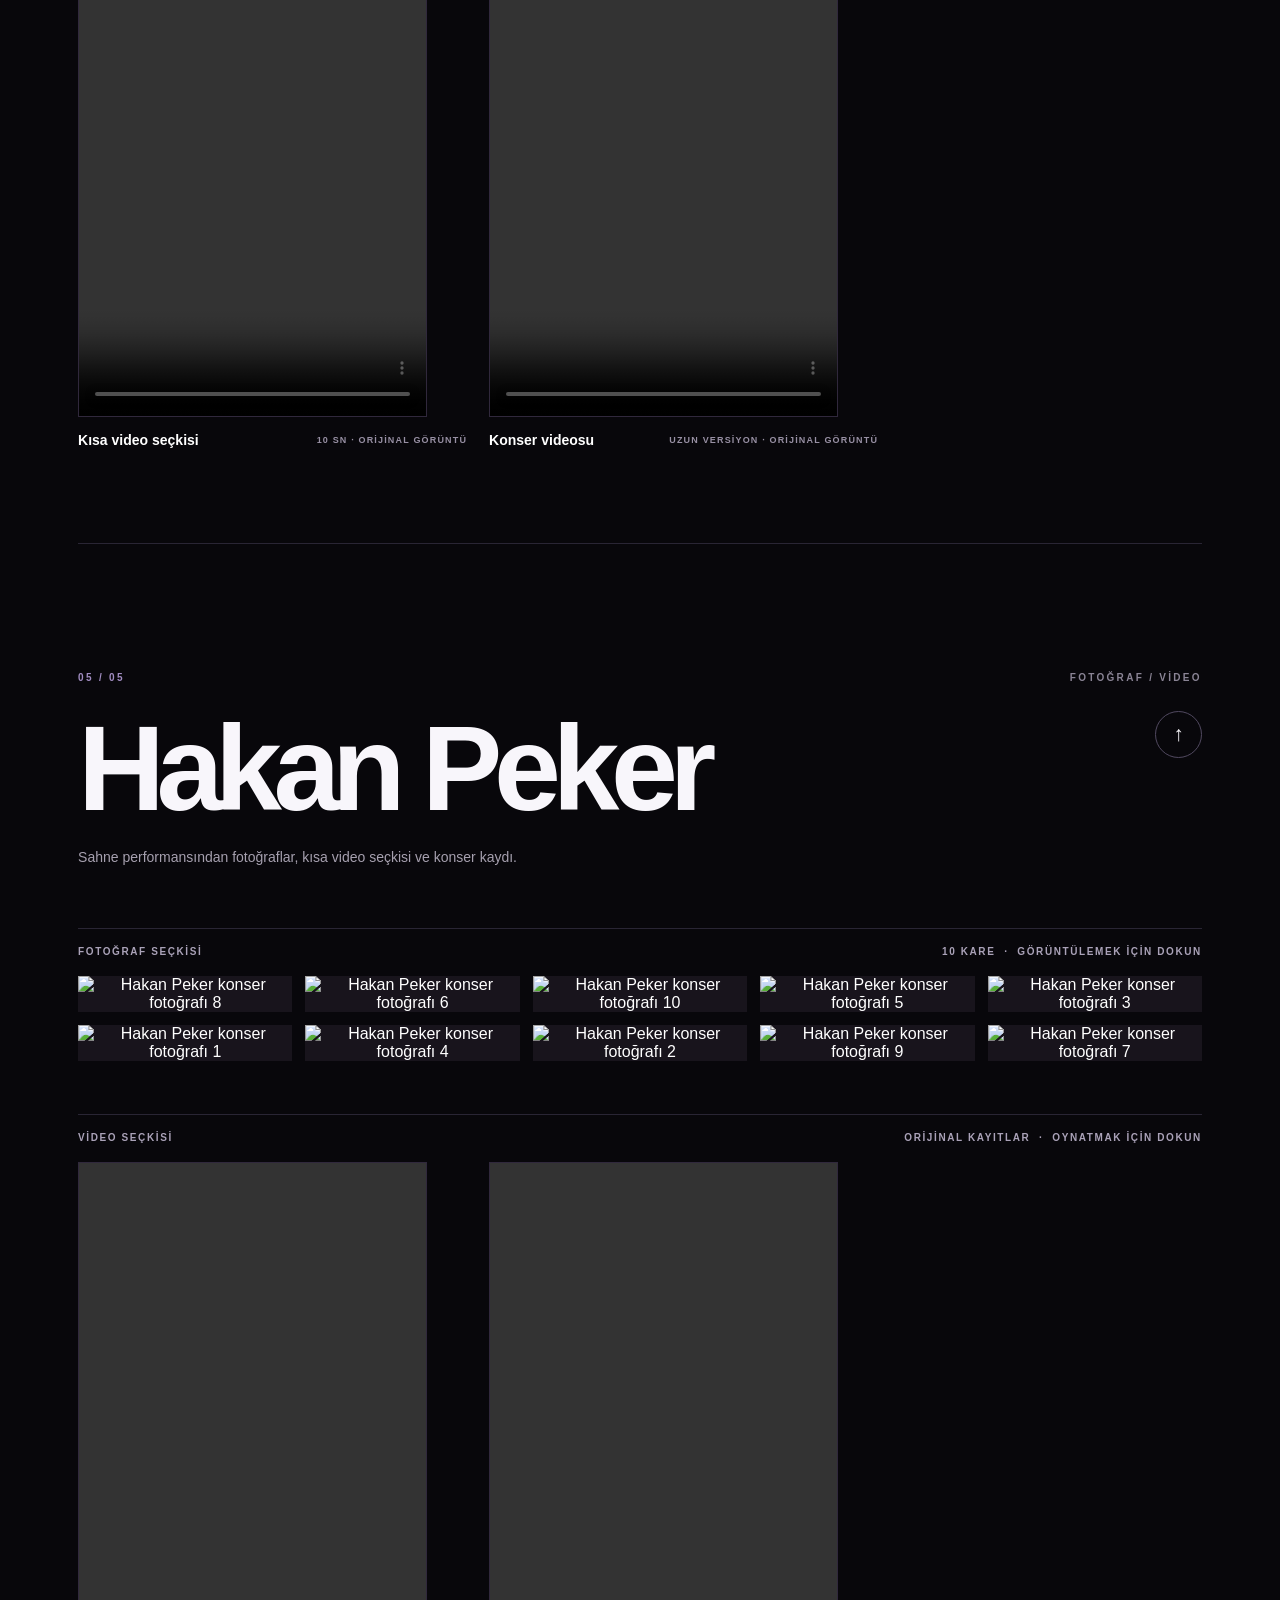
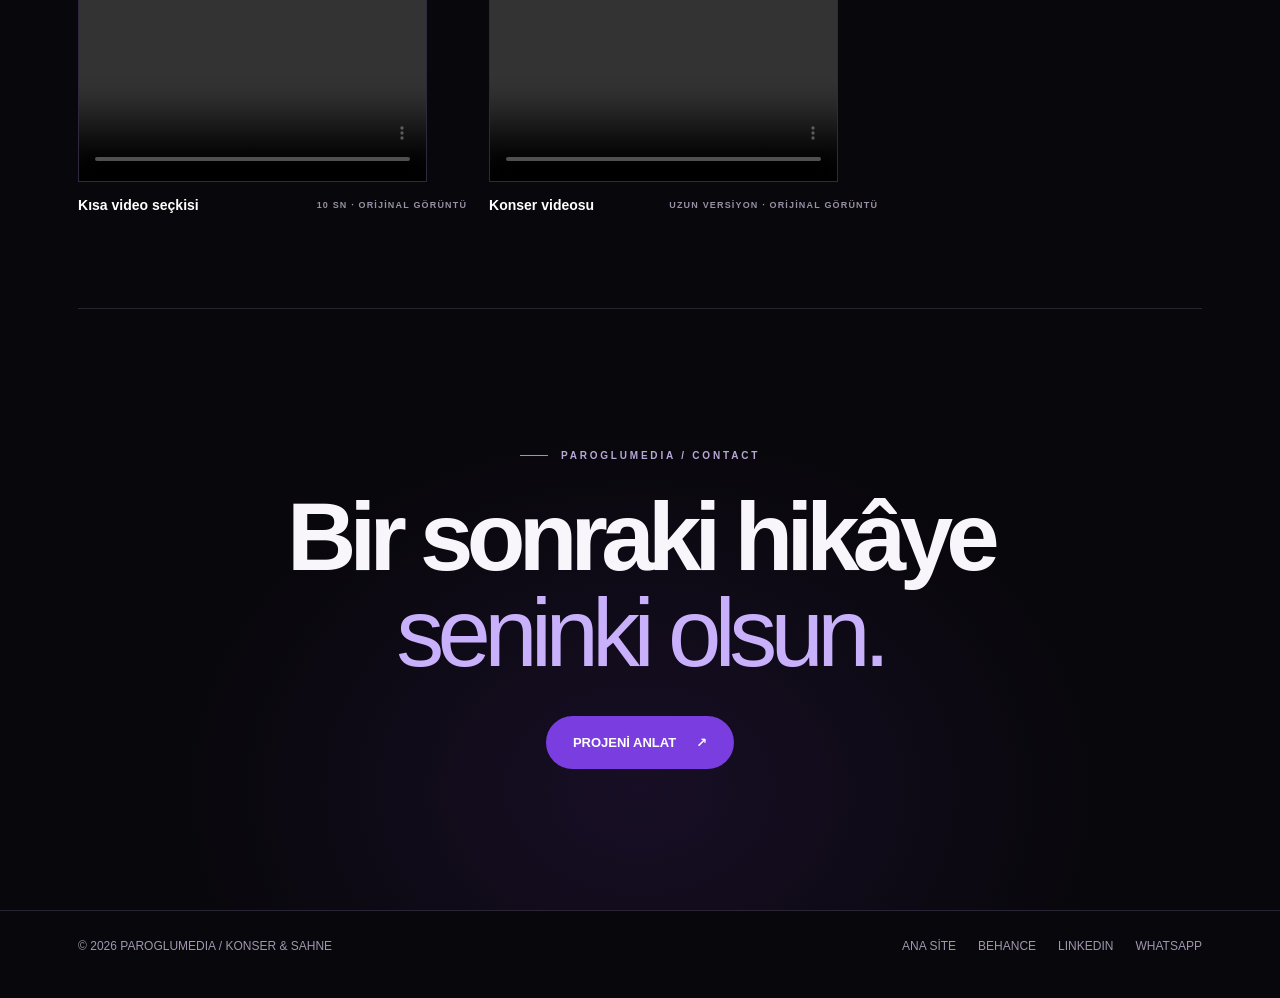
